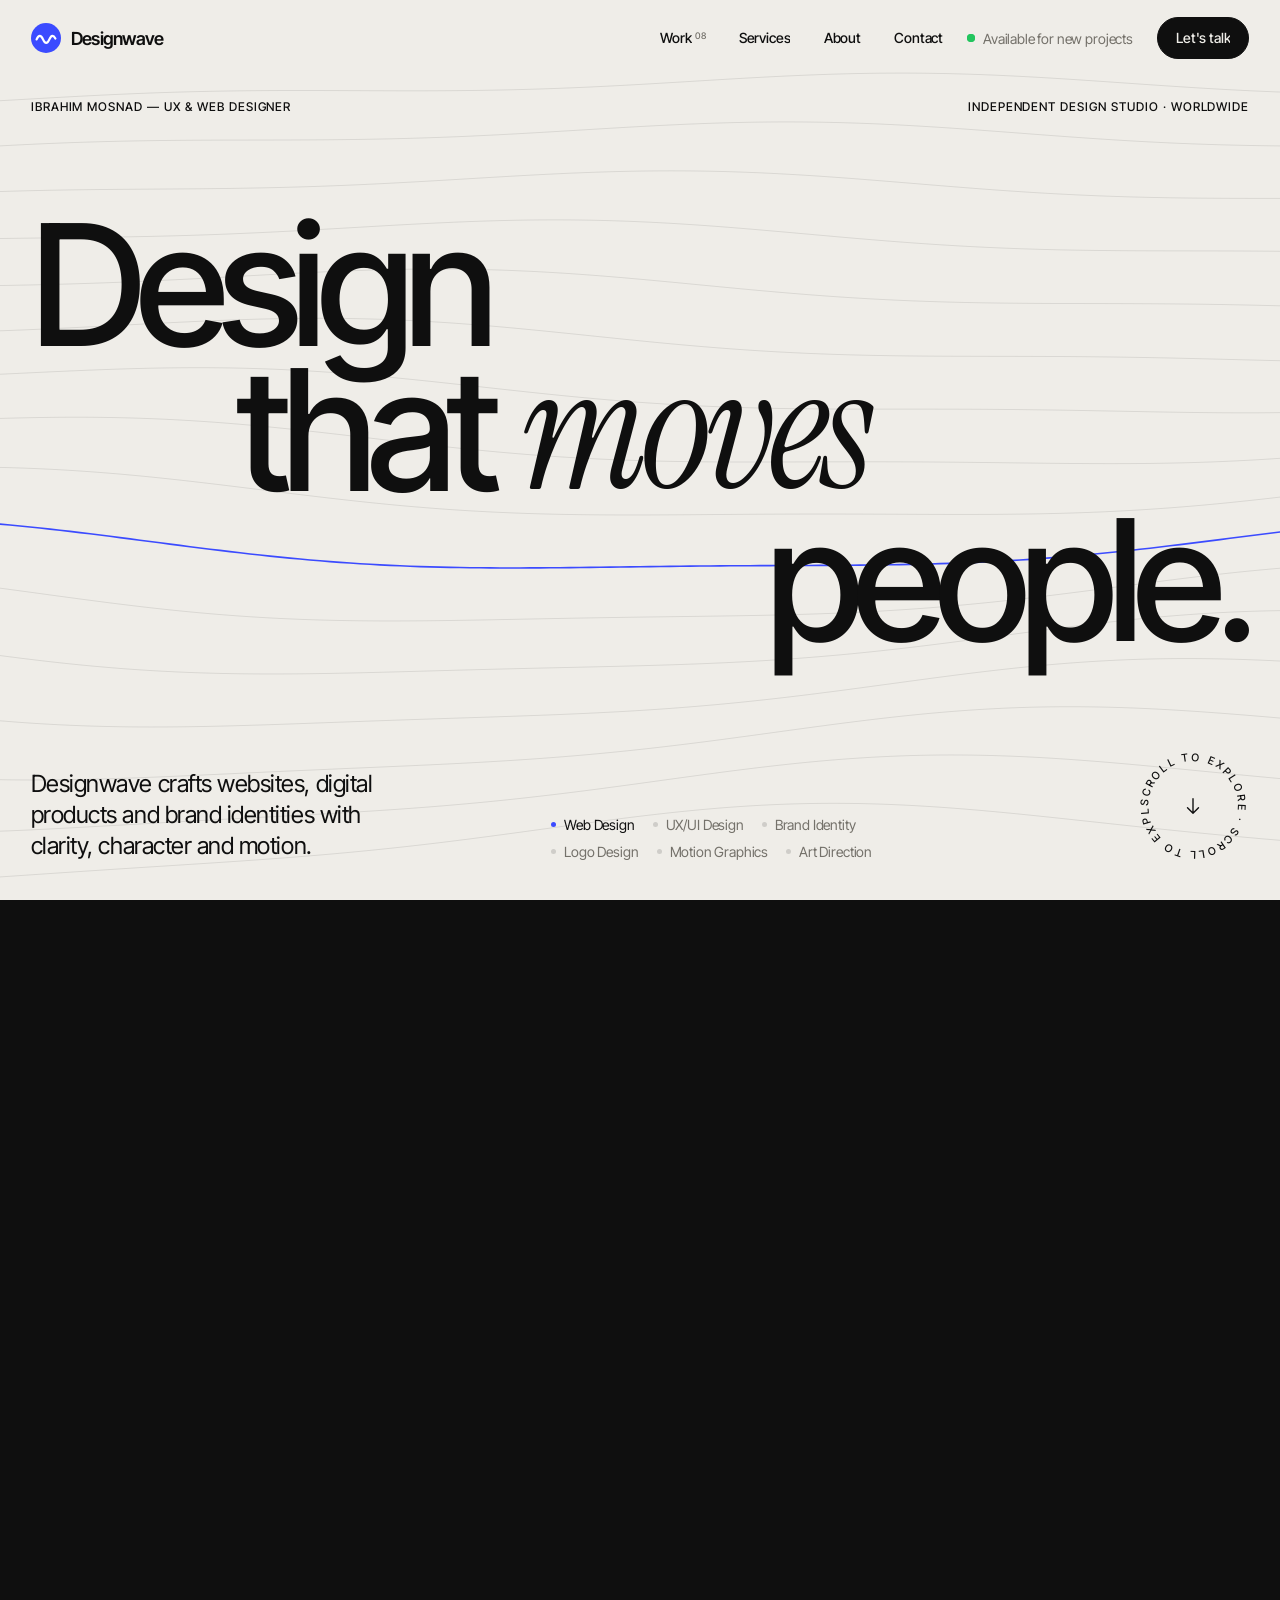
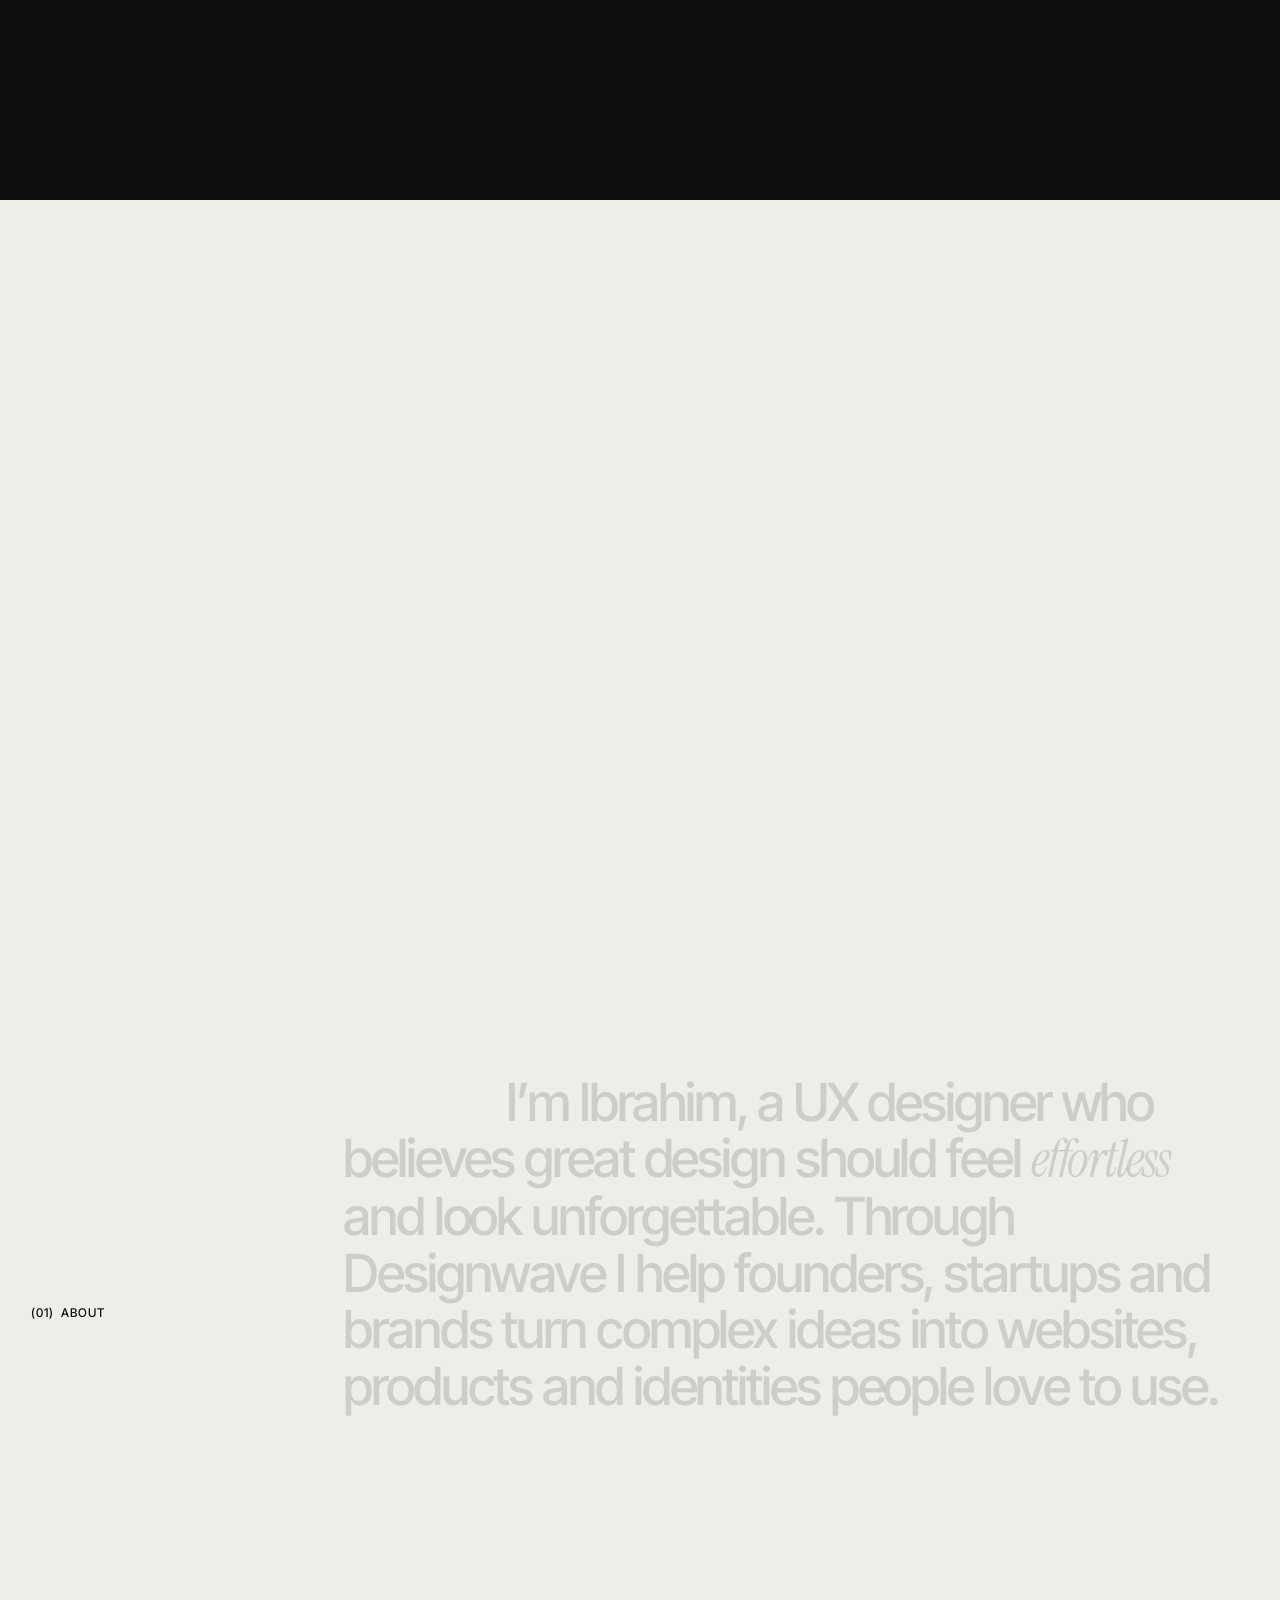
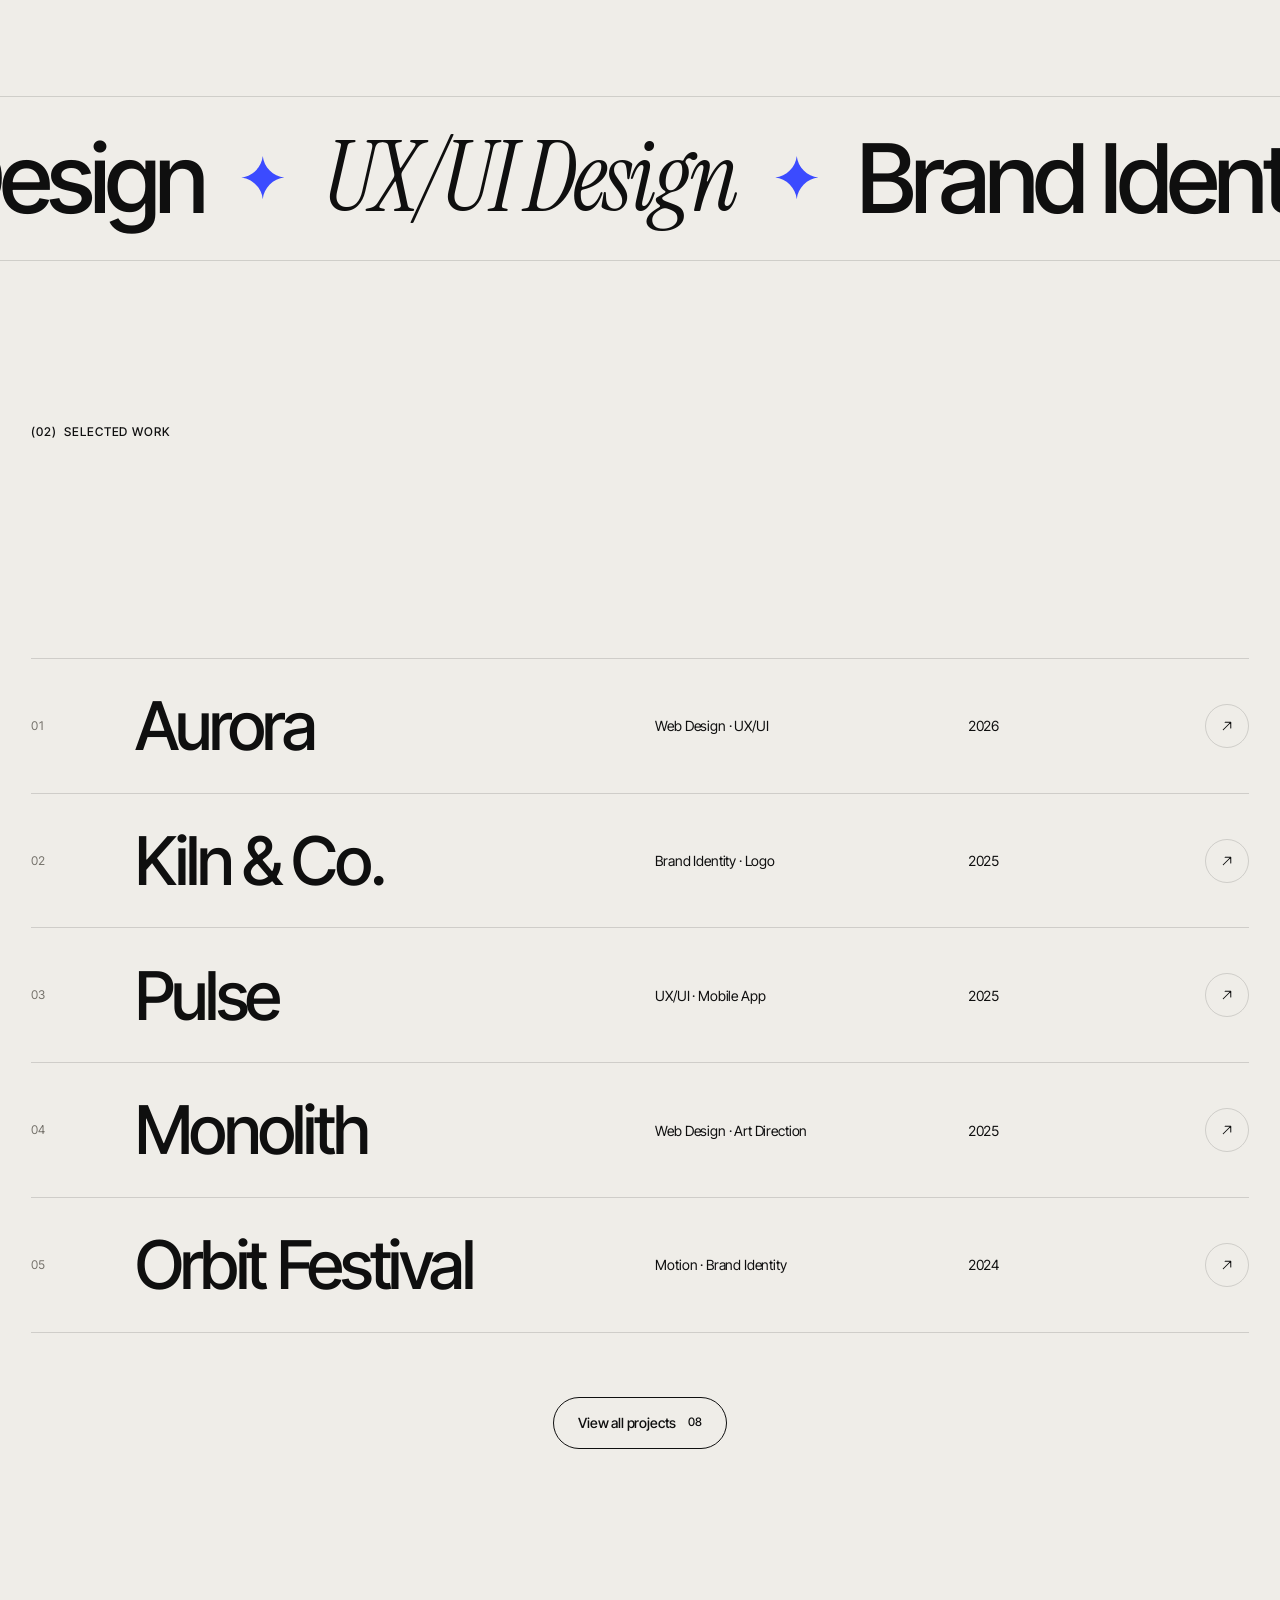
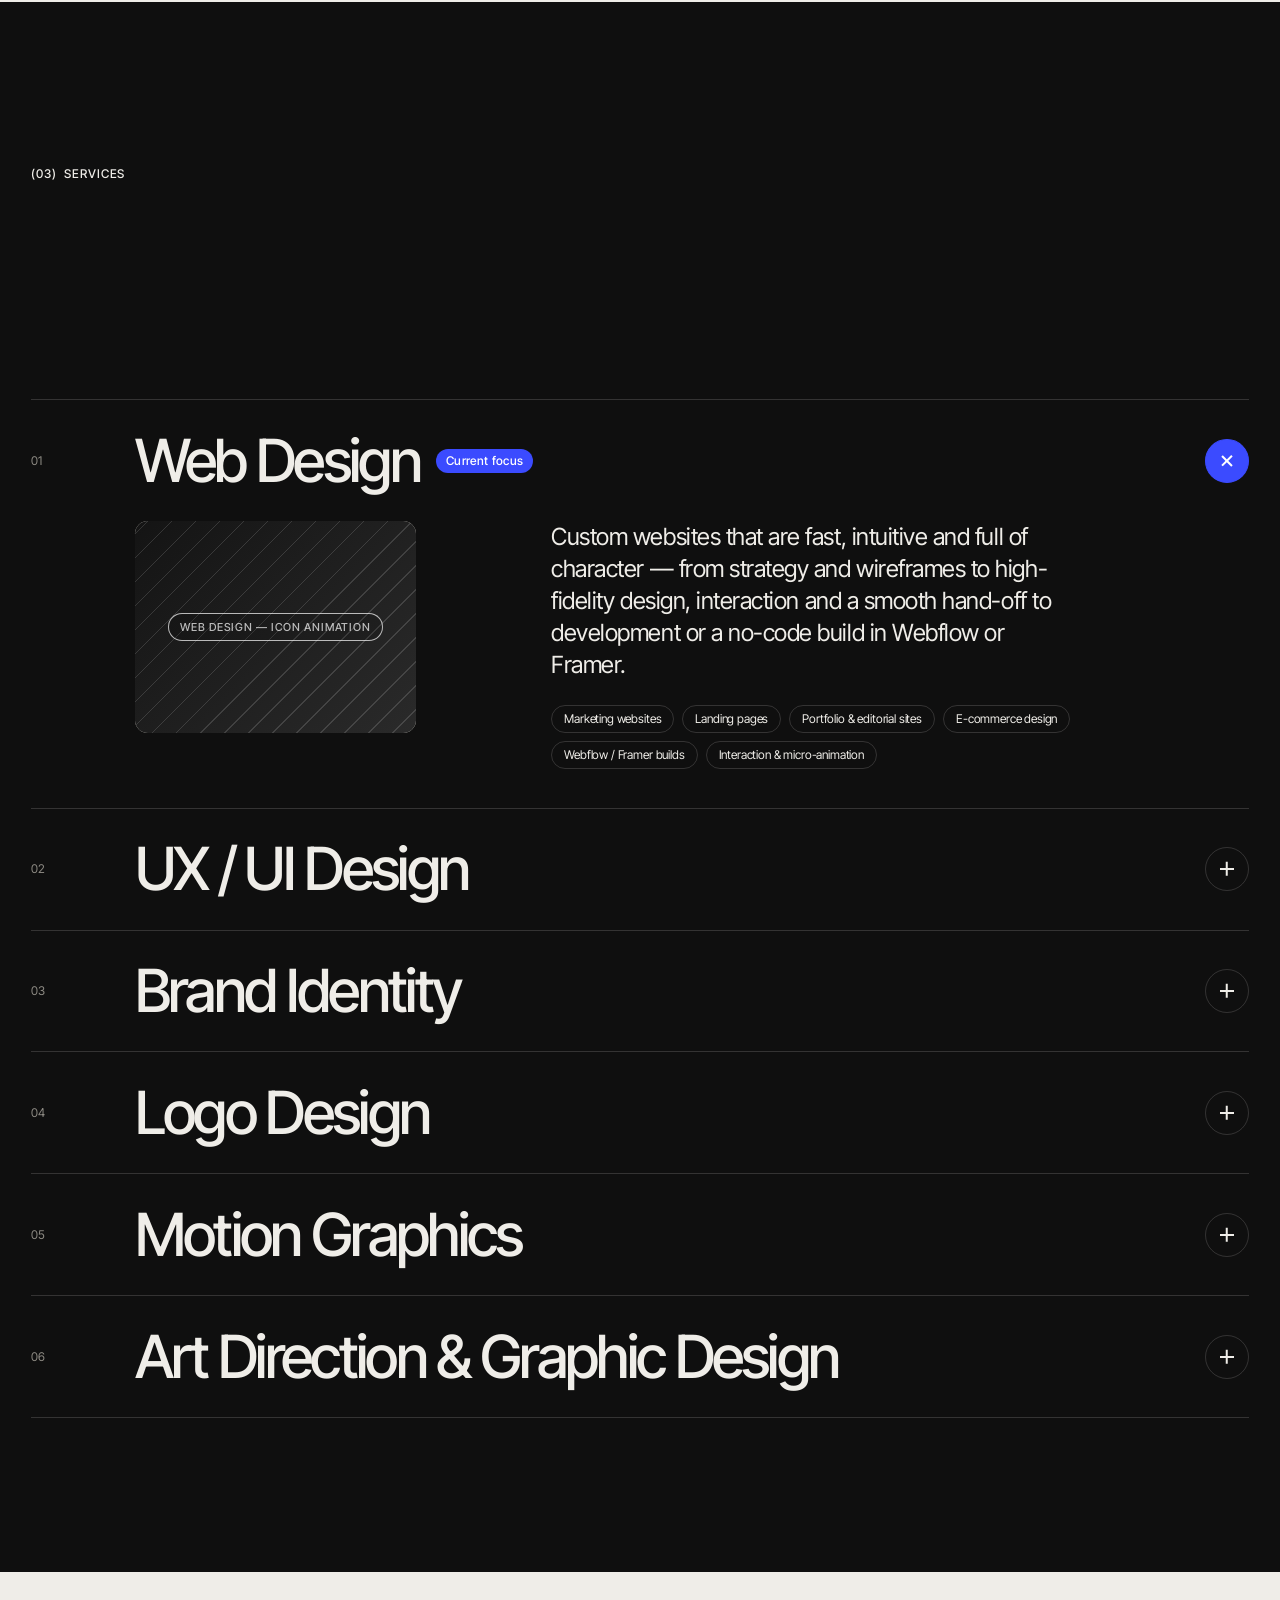
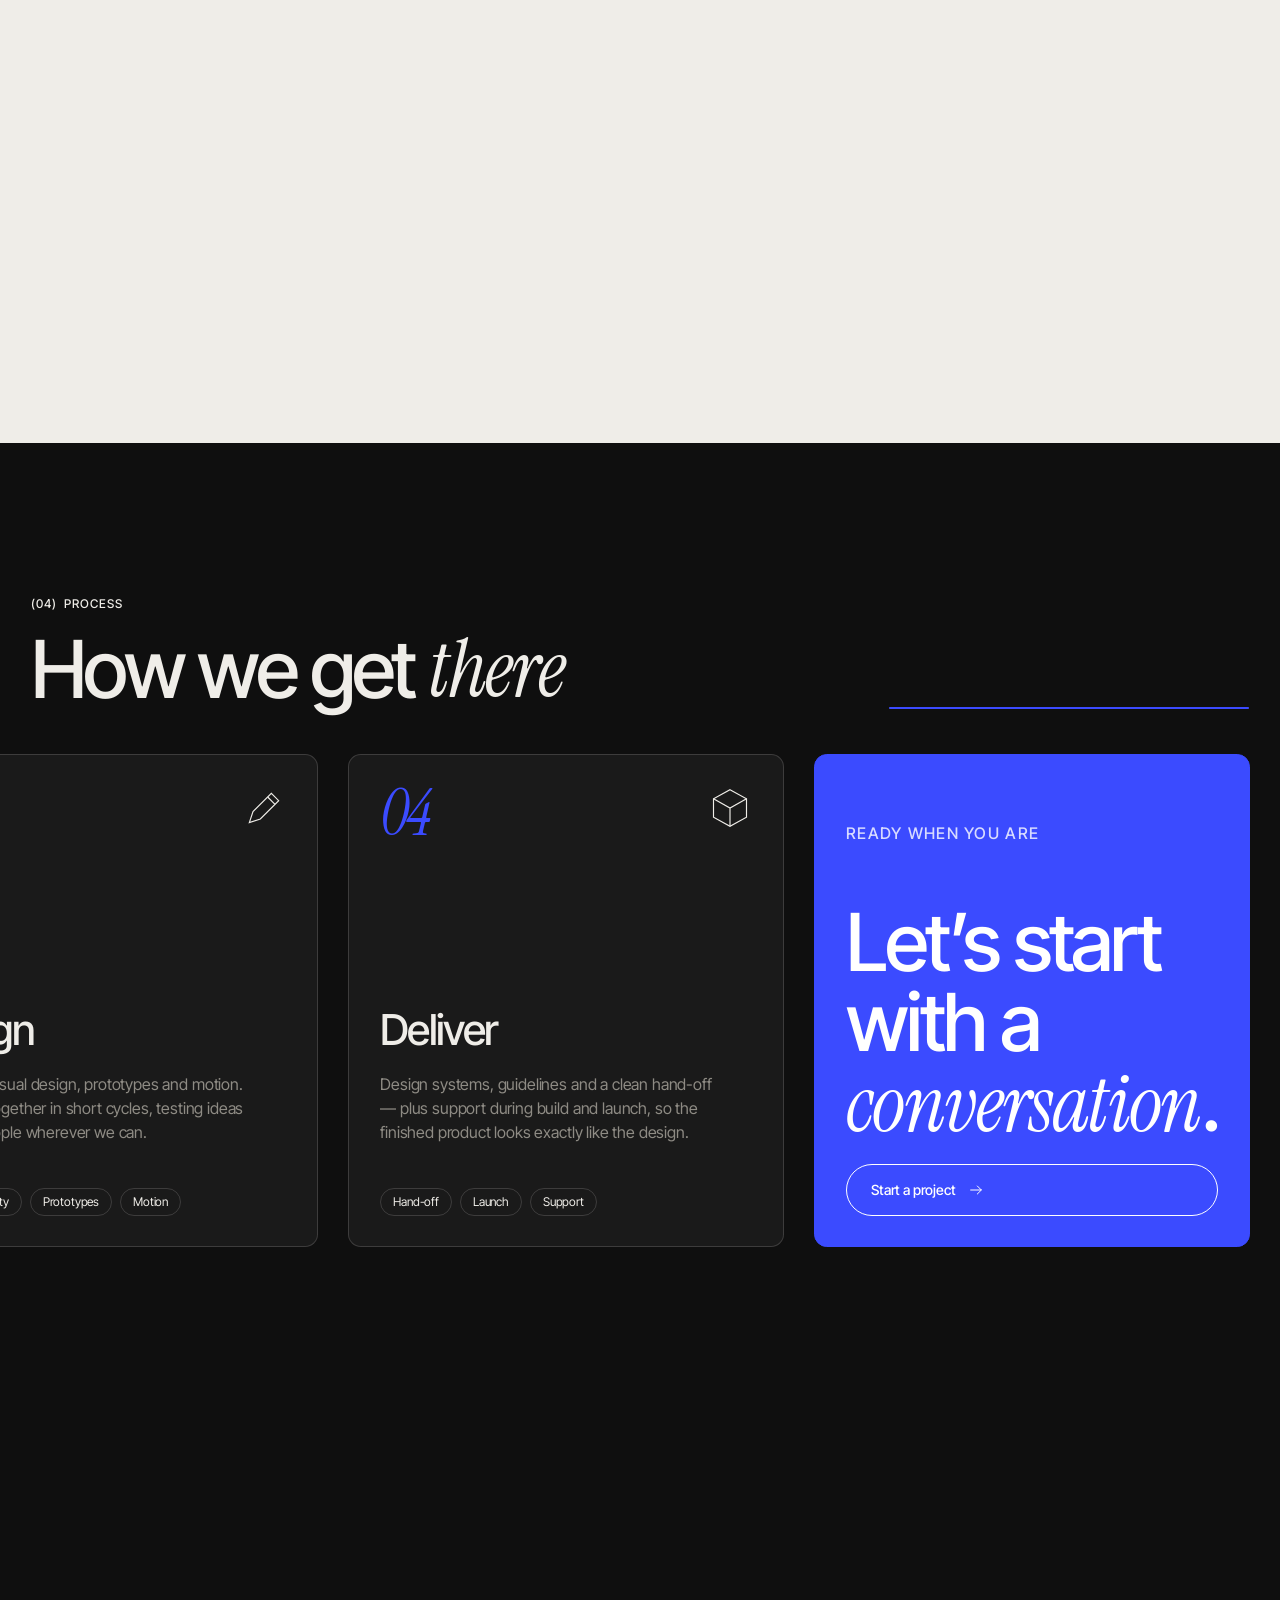
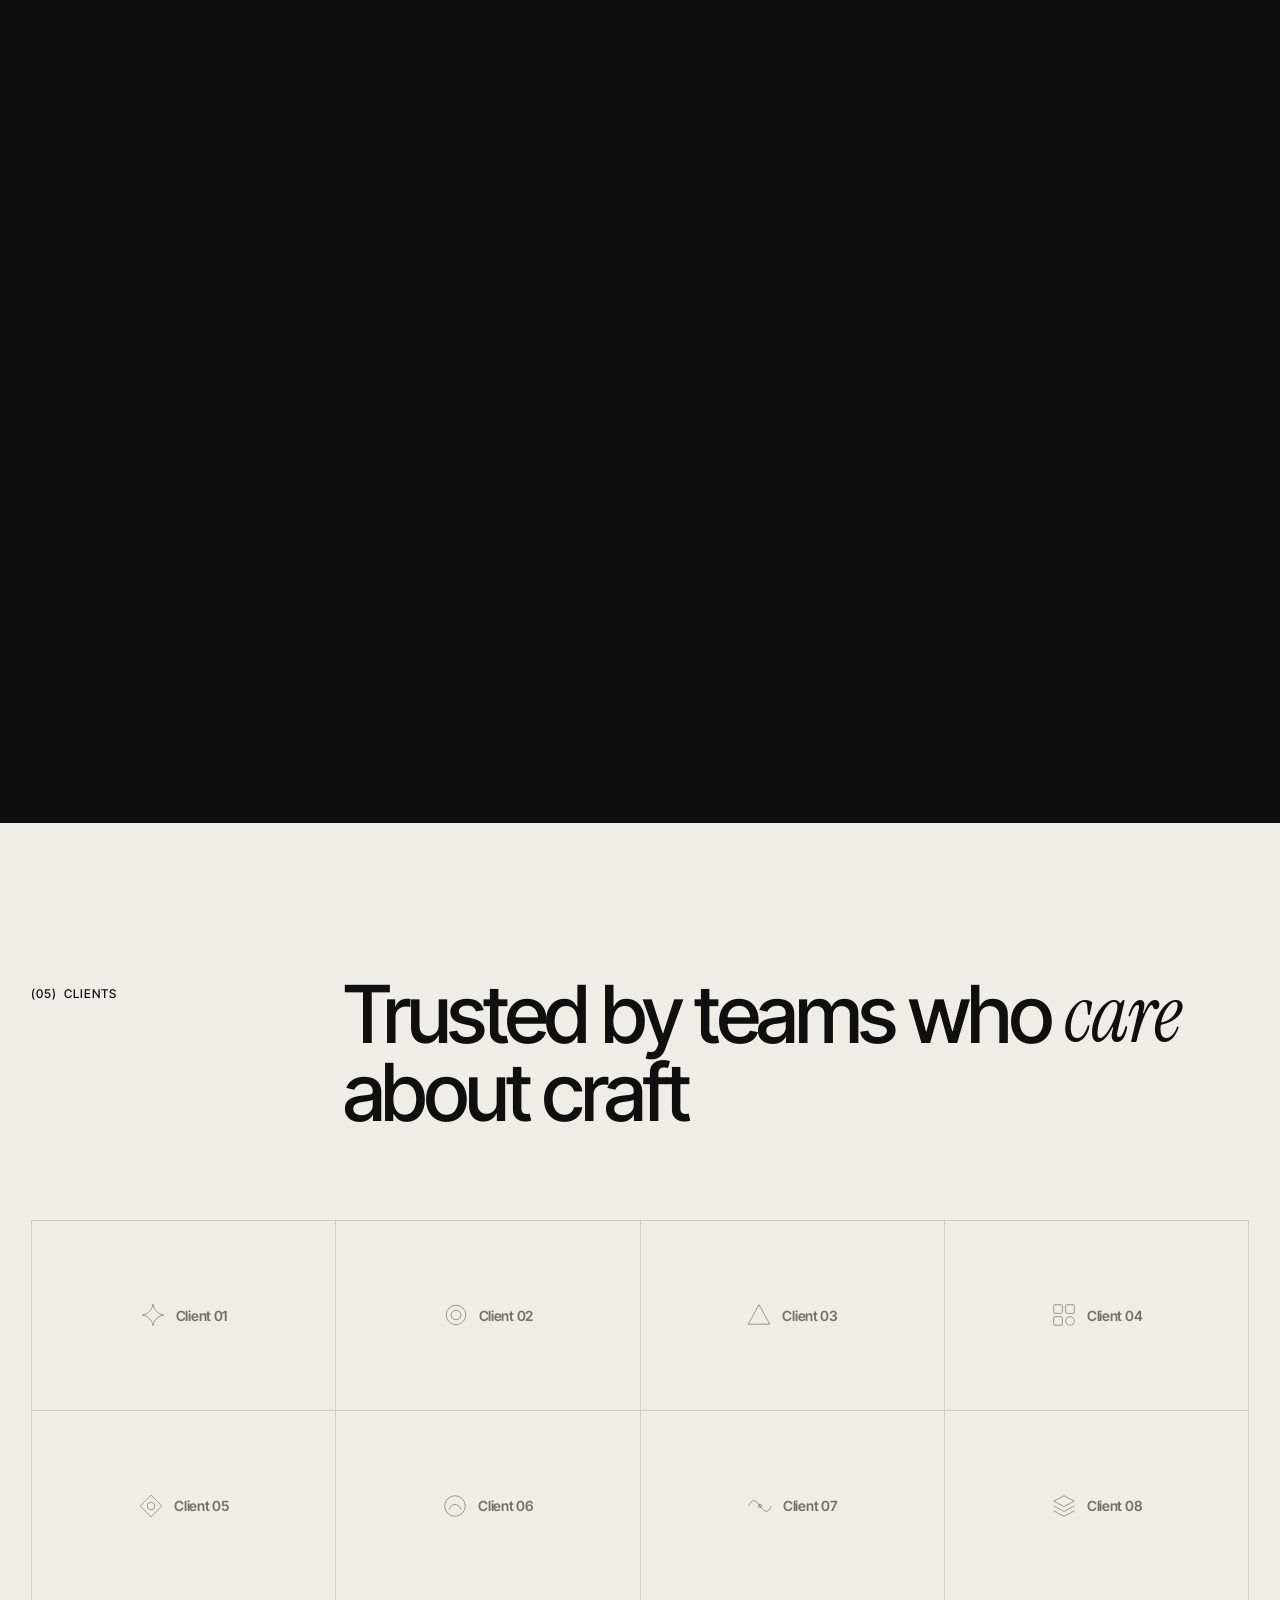
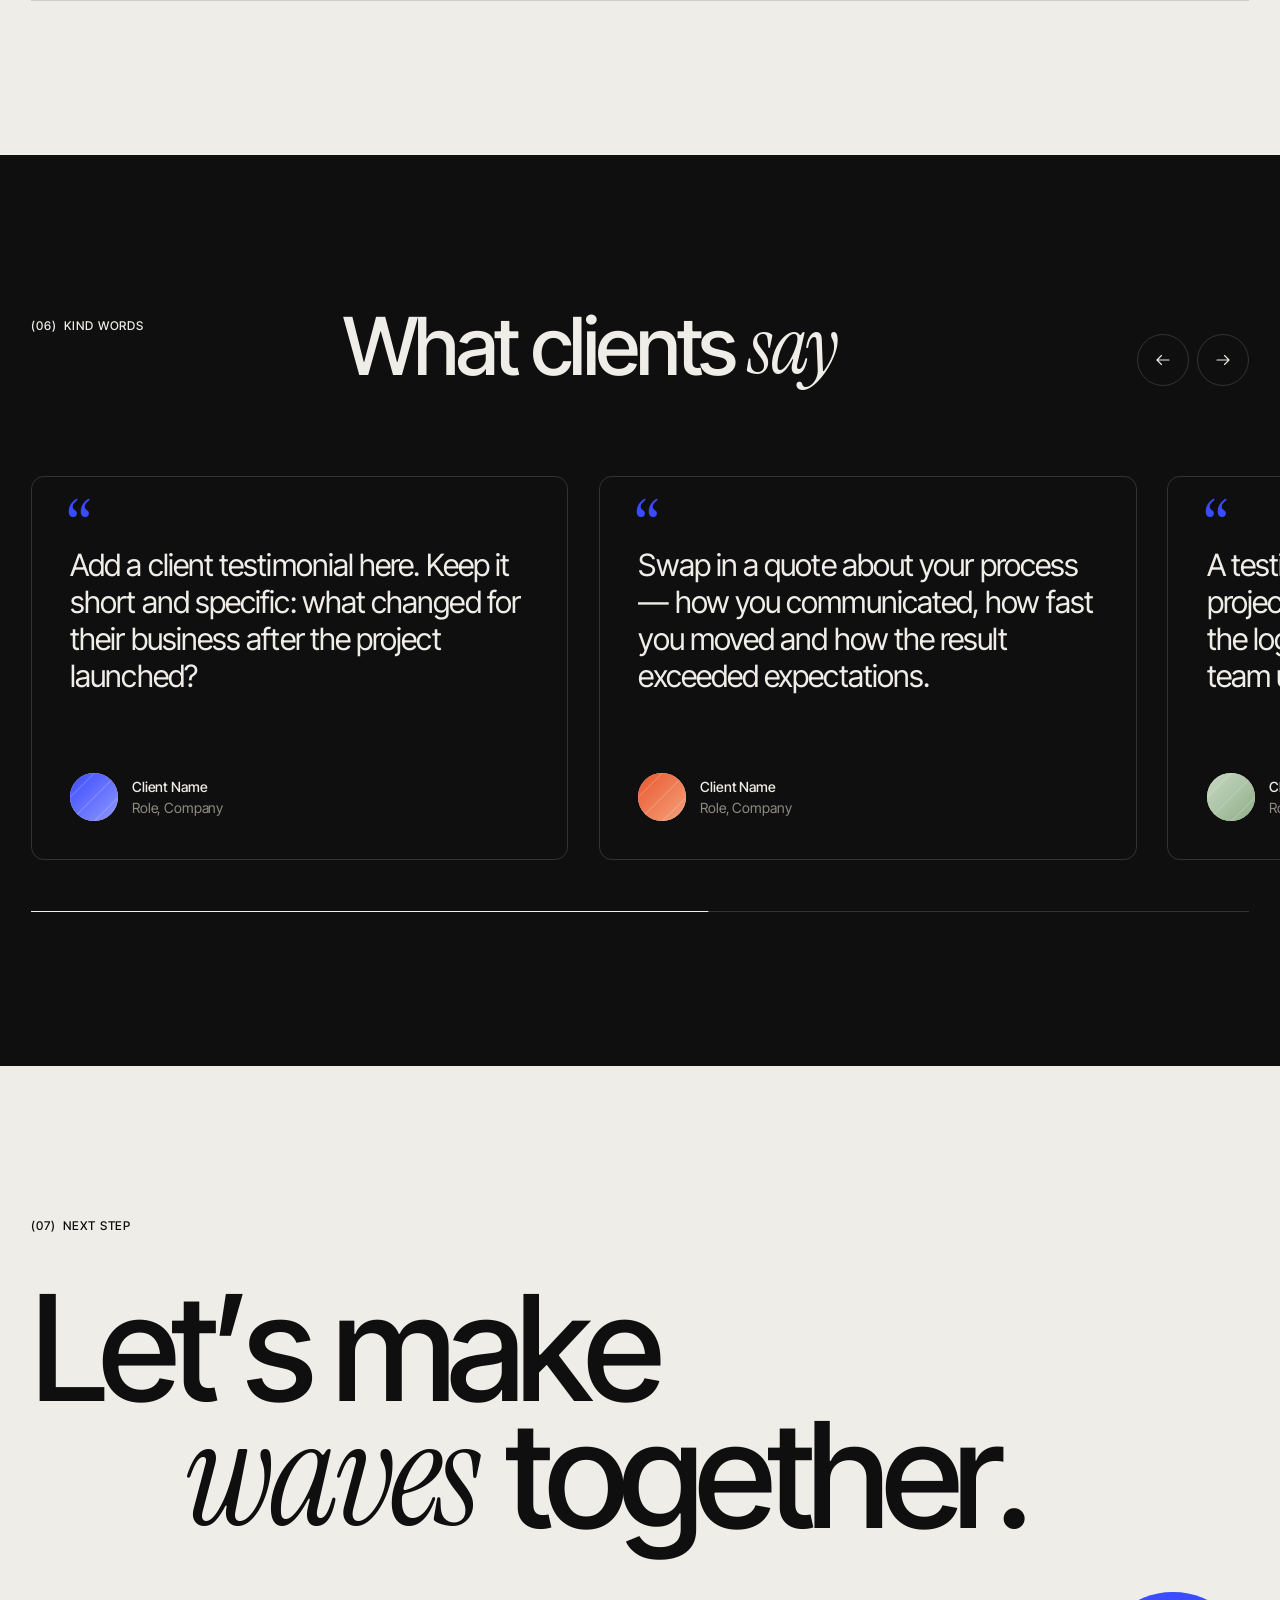
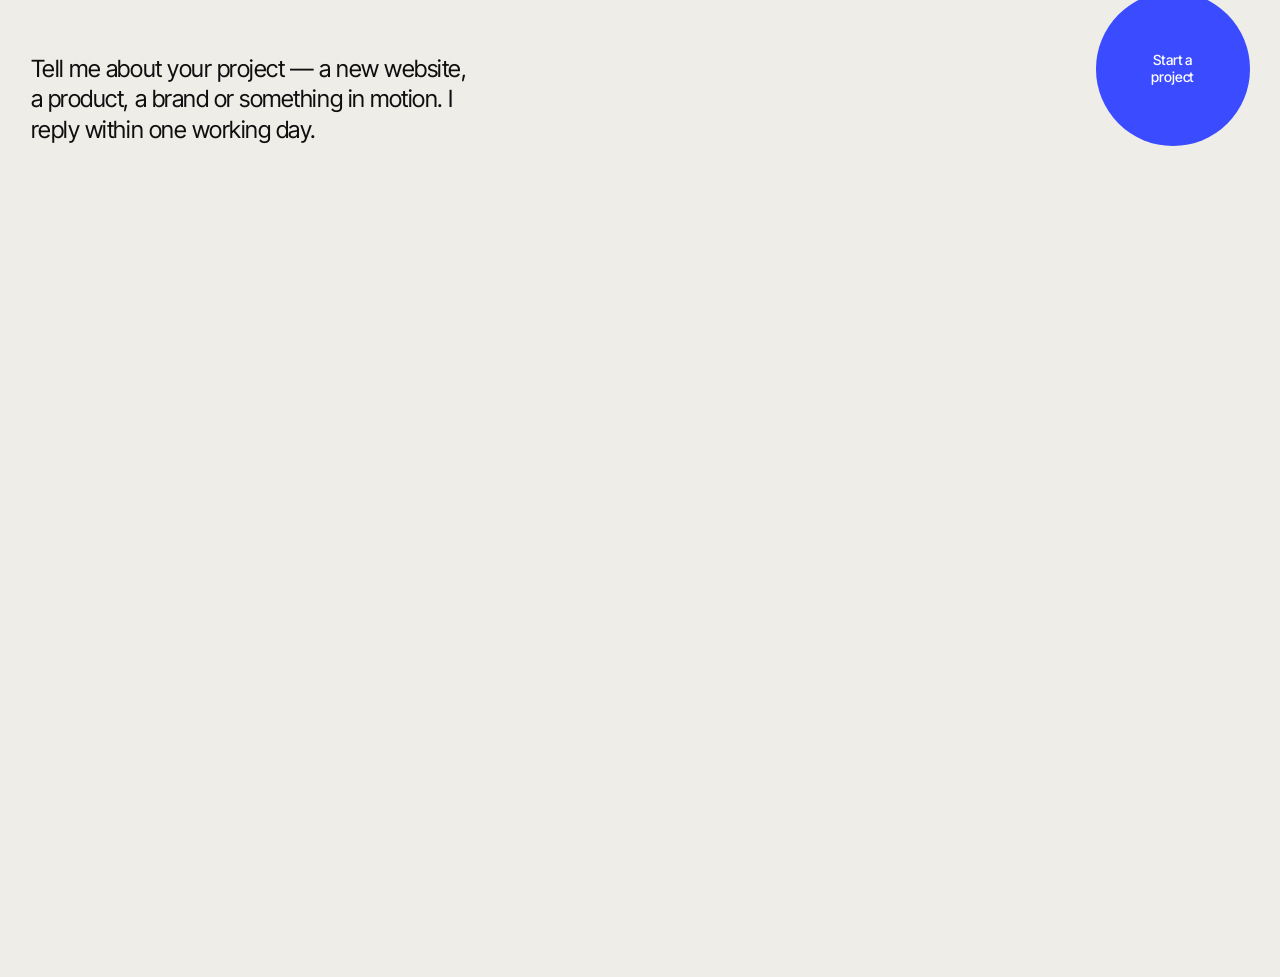
==== index.html @ 3c268e7d "Add Designwave portfolio website Multi-page static portfolio for Designwave (Ibrahim Mosnad): home, " ====
<!doctype html>
<html lang="en">
<head>
  <meta charset="utf-8">
  <meta name="viewport" content="width=device-width, initial-scale=1, viewport-fit=cover">
  <title>Designwave — Ibrahim Mosnad — UX, Web & Brand Design</title>
  <meta name="description" content="Designwave is the independent design studio of Ibrahim Mosnad — web design, UX/UI, brand identities, logo design and motion graphics.">
  <meta name="author" content="Ibrahim Mosnad">
  <meta name="theme-color" content="#efede8">
  <meta property="og:type" content="website">
  <meta property="og:site_name" content="Designwave">
  <meta property="og:title" content="Designwave — Ibrahim Mosnad — UX, Web & Brand Design">
  <meta property="og:description" content="Designwave is the independent design studio of Ibrahim Mosnad — web design, UX/UI, brand identities, logo design and motion graphics.">
  <meta name="twitter:card" content="summary_large_image">
  <link rel="icon" href="assets/img/favicon.svg" type="image/svg+xml">
  <link rel="preconnect" href="https://fonts.googleapis.com">
  <link rel="preconnect" href="https://fonts.gstatic.com" crossorigin>
  <link rel="stylesheet" href="https://fonts.googleapis.com/css2?family=Instrument+Serif:ital@0;1&amp;family=Inter+Tight:wght@400;500;600&amp;display=swap">
  <link rel="stylesheet" href="assets/css/style.css">
  <script>!function(d){var h=d.documentElement;h.classList.add('js');try{if(sessionStorage.getItem('dw-nav')){sessionStorage.removeItem('dw-nav');h.classList.add('is-entering')}else if(!sessionStorage.getItem('dw-loaded')){h.classList.add('is-preloading')}}catch(e){}}(document);</script>
  <script src="assets/js/main.js" defer></script>
</head>
<body data-page="home">

  <a class="skip-link" href="#main">Skip to content</a>

  <!-- Preloader: first visit per session -->
  <div class="preloader" aria-hidden="true">
    <div class="preloader__top">
      <span class="eyebrow">Designwave Studio</span>
      <span class="eyebrow">UX · Web · Brand · Motion</span>
    </div>
    <div class="preloader__bottom">
      <div class="preloader__brand"><span>Design<em>wave</em></span></div>
      <div class="preloader__count"><span data-count>00</span></div>
    </div>
    <div class="preloader__bar"><span></span></div>
  </div>

  <!-- Page transition curtain -->
  <div class="transition" aria-hidden="true">
    <div class="transition__panel"><div class="transition__label"><span>Home</span></div></div>
  </div>

  <!-- Custom cursor (desktop) -->
  <div class="cursor" aria-hidden="true"><div class="cursor__ring"><span class="cursor__label">View</span></div></div>
  <div class="cursor-dot" aria-hidden="true"></div>

  <header class="header" data-header>
    <a href="index.html" class="logo" aria-label="Designwave — home"><span class="logo__mark" aria-hidden="true"><svg viewBox="0 0 32 32"><circle cx="16" cy="16" r="16"/><path class="wave-path" pathLength="60" d="M6 17.5c2.2-5 4.6-5 6.8 0s4.6 5 6.8 0 4.4-4.6 6.4-1" fill="none" stroke-width="2.4" stroke-linecap="round"/></svg></span><span class="logo__word">Designwave</span></a>
    <nav class="nav" aria-label="Main">
      <a href="work.html" class="nav__link"><span class="roll"><span data-text="Work">Work</span></span><sup>08</sup></a>
      <a href="services.html" class="nav__link"><span class="roll"><span data-text="Services">Services</span></span></a>
      <a href="about.html" class="nav__link"><span class="roll"><span data-text="About">About</span></span></a>
      <a href="contact.html" class="nav__link"><span class="roll"><span data-text="Contact">Contact</span></span></a>
    </nav>
    <span class="header__status"><span class="dot" aria-hidden="true"></span>Available for new projects</span>
    <a href="contact.html" class="btn btn--sm btn--solid header__cta" data-magnetic="0.25"><span class="roll"><span data-text="Let's talk">Let's talk</span></span></a>
    <button class="menu-btn" type="button" aria-expanded="false" aria-controls="menu" aria-label="Open menu" data-menu-toggle><span class="menu-btn__lines" aria-hidden="true"></span></button>
  </header>

  <div class="menu" id="menu" data-menu>
    <nav class="menu__nav" aria-label="Mobile">
      <a href="index.html" class="menu__link" style="--i:0" aria-current="page"><span class="menu__num">01</span><span class="menu__label">Home</span></a>
      <a href="work.html" class="menu__link" style="--i:1"><span class="menu__num">02</span><span class="menu__label">Work</span></a>
      <a href="services.html" class="menu__link" style="--i:2"><span class="menu__num">03</span><span class="menu__label">Services</span></a>
      <a href="about.html" class="menu__link" style="--i:3"><span class="menu__num">04</span><span class="menu__label">About</span></a>
      <a href="contact.html" class="menu__link" style="--i:4"><span class="menu__num">05</span><span class="menu__label">Contact</span></a>
    </nav>
    <div class="menu__foot">
      <div><a href="mailto:hello@yourdomain.com" data-email>hello@yourdomain.com</a></div>
      <div class="menu__socials"><a href="https://instagram.com/" target="_blank" rel="noopener">Instagram</a><a href="https://linkedin.com/" target="_blank" rel="noopener">LinkedIn</a><a href="https://behance.net/" target="_blank" rel="noopener">Behance</a><a href="https://dribbble.com/" target="_blank" rel="noopener">Dribbble</a></div>
    </div>
  </div>

  <main id="main" tabindex="-1">

    <section class="hero" data-hero>
      <canvas class="hero__waves" data-waves="16" aria-hidden="true"></canvas>
      <div class="container hero__inner">
        <div class="hero__top">
          <p class="eyebrow" data-reveal="fade">Ibrahim Mosnad — UX &amp; Web Designer</p>
          <p class="eyebrow" data-reveal="fade" style="--d:120ms">Independent design studio · Worldwide</p>
        </div>
        <h1 class="display hero__title">
          <span class="line" data-split="chars">Design</span>
          <span class="line line--indent" data-split="chars" style="--d:120ms">that <em>moves</em></span>
          <span class="line line--right" data-split="chars" style="--d:240ms">people.</span>
        </h1>
        <div class="hero__bottom">
          <p class="hero__lead" data-split="words" style="--d:400ms">Designwave crafts websites, digital products and brand identities with clarity, character and motion.</p>
          <ul class="hero__services" data-reveal="stagger" style="--d:500ms">
            <li class="is-focus">Web Design</li>
            <li>UX/UI Design</li>
            <li>Brand Identity</li>
            <li>Logo Design</li>
            <li>Motion Graphics</li>
            <li>Art Direction</li>
          </ul>
          <a href="#reel" class="hero__scroll" data-magnetic="0.3" aria-label="Scroll to showreel" data-reveal="fade" style="--d:700ms">
            <svg class="ring" viewBox="0 0 100 100" aria-hidden="true"><defs><path id="circle-path" d="M50,50 m-40,0 a40,40 0 1,1 80,0 a40,40 0 1,1 -80,0"/></defs><text><textPath href="#circle-path">Scroll to explore · Scroll to explore ·</textPath></text></svg>
            <svg class="icon arrow" viewBox="0 0 24 24" aria-hidden="true"><path d="M12 4v16M6 14l6 6 6-6"/></svg>
          </a>
        </div>
      </div>
    </section>

    <section class="reel" id="reel" data-reel aria-label="Showreel">
      <div class="reel__sticky">
        <div class="reel__frame" data-cursor="view" data-cursor-label="Play reel">
          <div class="media">
            <!-- REPLACE: showreel loop, e.g. <video src="assets/video/reel-loop.mp4" autoplay muted loop playsinline></video> -->
            <div class="ph ph--dark" data-ph="Showreel loop — 16:9 video"></div>
          </div>
          <button class="reel__play" type="button" data-modal-open="#reel-modal" data-magnetic="0.3"><svg class="icon" viewBox="0 0 24 24" aria-hidden="true"><path d="M7 4.5v15l13-7.5z"/></svg><span>Play reel</span></button>
          <div class="reel__caption">
            <p class="h2">Showreel <em>2026</em></p>
            <p class="eyebrow">Web · UX · Brand · Motion</p>
          </div>
        </div>
      </div>
    </section>

    <section class="section intro">
      <div class="container grid">
        <p class="eyebrow intro__label"><span>(01)</span> About</p>
        <div class="intro__body">
          <p class="intro__text" data-highlight>I’m Ibrahim, a UX designer who believes great design should feel <em>effortless</em> and look unforgettable. Through Designwave I help founders, startups and brands turn complex ideas into websites, products and identities people love to use.</p>
          <div class="intro__foot" data-reveal="up">
            <div class="media intro__portrait"><div class="ph ph--6" data-ph=""></div></div>
            <a href="about.html" class="btn" data-magnetic="0.2"><span class="roll"><span data-text="More about me">More about me</span></span> <svg class="icon" viewBox="0 0 24 24" aria-hidden="true"><path d="M4 12h16M14 6l6 6-6 6"/></svg></a>
          </div>
        </div>
      </div>
    </section>

    <div class="marquee " data-marquee="1" data-direction="left" aria-label="Web Design, UX/UI Design, Brand Identity, Logo Design, Motion Graphics, Art Direction">
      <div class="marquee__track">
        <div class="marquee__group">
          <span class="marquee__item">Web Design<svg class="marquee__star" viewBox="0 0 24 24" aria-hidden="true" fill="currentColor"><path d="M12 0c.6 6.2 5.8 11.4 12 12-6.2.6-11.4 5.8-12 12-.6-6.2-5.8-11.4-12-12C6.2 11.4 11.4 6.2 12 0z"/></svg></span>
          <span class="marquee__item">UX/UI Design<svg class="marquee__star" viewBox="0 0 24 24" aria-hidden="true" fill="currentColor"><path d="M12 0c.6 6.2 5.8 11.4 12 12-6.2.6-11.4 5.8-12 12-.6-6.2-5.8-11.4-12-12C6.2 11.4 11.4 6.2 12 0z"/></svg></span>
          <span class="marquee__item">Brand Identity<svg class="marquee__star" viewBox="0 0 24 24" aria-hidden="true" fill="currentColor"><path d="M12 0c.6 6.2 5.8 11.4 12 12-6.2.6-11.4 5.8-12 12-.6-6.2-5.8-11.4-12-12C6.2 11.4 11.4 6.2 12 0z"/></svg></span>
          <span class="marquee__item">Logo Design<svg class="marquee__star" viewBox="0 0 24 24" aria-hidden="true" fill="currentColor"><path d="M12 0c.6 6.2 5.8 11.4 12 12-6.2.6-11.4 5.8-12 12-.6-6.2-5.8-11.4-12-12C6.2 11.4 11.4 6.2 12 0z"/></svg></span>
          <span class="marquee__item">Motion Graphics<svg class="marquee__star" viewBox="0 0 24 24" aria-hidden="true" fill="currentColor"><path d="M12 0c.6 6.2 5.8 11.4 12 12-6.2.6-11.4 5.8-12 12-.6-6.2-5.8-11.4-12-12C6.2 11.4 11.4 6.2 12 0z"/></svg></span>
          <span class="marquee__item">Art Direction<svg class="marquee__star" viewBox="0 0 24 24" aria-hidden="true" fill="currentColor"><path d="M12 0c.6 6.2 5.8 11.4 12 12-6.2.6-11.4 5.8-12 12-.6-6.2-5.8-11.4-12-12C6.2 11.4 11.4 6.2 12 0z"/></svg></span>
        </div>
      </div>
    </div>

    <section class="section work" aria-labelledby="work-title">
      <div class="container">
        <header class="section-head">
          <p class="eyebrow"><span>(02)</span> Selected work</p>
          <h2 class="h1" id="work-title" data-split="words">Recent projects, made with <em>care</em></h2>
        </header>
        <ul class="work-list" data-work-list>
          <li>
            <a href="project.html?p=aurora" class="work-row" data-cursor="view" data-cursor-label="View case">
              <span class="work-row__num">01</span>
              <span class="media work-row__thumb"><span class="ph ph--1" data-ph="Aurora — cover"></span></span>
              <span class="work-row__title">Aurora</span>
              <span class="work-row__cat">Web Design · UX/UI</span>
              <span class="work-row__year">2026</span>
              <span class="work-row__arrow" aria-hidden="true"><svg class="icon" viewBox="0 0 24 24" aria-hidden="true"><path d="M4 12h16M14 6l6 6-6 6"/></svg></span>
            </a>
          </li>
          <li>
            <a href="project.html?p=kiln" class="work-row" data-cursor="view" data-cursor-label="View case">
              <span class="work-row__num">02</span>
              <span class="media work-row__thumb"><span class="ph ph--2" data-ph="Kiln & Co. — cover"></span></span>
              <span class="work-row__title">Kiln & Co.</span>
              <span class="work-row__cat">Brand Identity · Logo</span>
              <span class="work-row__year">2025</span>
              <span class="work-row__arrow" aria-hidden="true"><svg class="icon" viewBox="0 0 24 24" aria-hidden="true"><path d="M4 12h16M14 6l6 6-6 6"/></svg></span>
            </a>
          </li>
          <li>
            <a href="project.html?p=pulse" class="work-row" data-cursor="view" data-cursor-label="View case">
              <span class="work-row__num">03</span>
              <span class="media work-row__thumb"><span class="ph ph--3" data-ph="Pulse — cover"></span></span>
              <span class="work-row__title">Pulse</span>
              <span class="work-row__cat">UX/UI · Mobile App</span>
              <span class="work-row__year">2025</span>
              <span class="work-row__arrow" aria-hidden="true"><svg class="icon" viewBox="0 0 24 24" aria-hidden="true"><path d="M4 12h16M14 6l6 6-6 6"/></svg></span>
            </a>
          </li>
          <li>
            <a href="project.html?p=monolith" class="work-row" data-cursor="view" data-cursor-label="View case">
              <span class="work-row__num">04</span>
              <span class="media work-row__thumb"><span class="ph ph--4" data-ph="Monolith — cover"></span></span>
              <span class="work-row__title">Monolith</span>
              <span class="work-row__cat">Web Design · Art Direction</span>
              <span class="work-row__year">2025</span>
              <span class="work-row__arrow" aria-hidden="true"><svg class="icon" viewBox="0 0 24 24" aria-hidden="true"><path d="M4 12h16M14 6l6 6-6 6"/></svg></span>
            </a>
          </li>
          <li>
            <a href="project.html?p=orbit" class="work-row" data-cursor="view" data-cursor-label="View case">
              <span class="work-row__num">05</span>
              <span class="media work-row__thumb"><span class="ph ph--5" data-ph="Orbit Festival — cover"></span></span>
              <span class="work-row__title">Orbit Festival</span>
              <span class="work-row__cat">Motion · Brand Identity</span>
              <span class="work-row__year">2024</span>
              <span class="work-row__arrow" aria-hidden="true"><svg class="icon" viewBox="0 0 24 24" aria-hidden="true"><path d="M4 12h16M14 6l6 6-6 6"/></svg></span>
            </a>
          </li>
        </ul>
        <div class="hover-preview" data-hover-preview aria-hidden="true">
          <div class="hover-preview__inner">
            <div class="hover-preview__item ph ph--1" data-ph="Aurora — preview"></div>
            <div class="hover-preview__item ph ph--2" data-ph="Kiln & Co. — preview"></div>
            <div class="hover-preview__item ph ph--3" data-ph="Pulse — preview"></div>
            <div class="hover-preview__item ph ph--4" data-ph="Monolith — preview"></div>
            <div class="hover-preview__item ph ph--5" data-ph="Orbit Festival — preview"></div>
          </div>
        </div>
        <div class="work-foot">
          <a href="work.html" class="btn" data-magnetic="0.2"><span class="roll"><span data-text="View all projects">View all projects</span></span> <sup>08</sup></a>
        </div>
      </div>
    </section>

    <section class="section section--dark services" aria-labelledby="services-title">
      <div class="container">
        <header class="section-head">
          <p class="eyebrow"><span>(03)</span> Services</p>
          <h2 class="h1" id="services-title" data-split="words">Everything design — with a focus on <em>the web</em></h2>
        </header>
        <div class="accordion" data-accordion>
          <div class="acc-item is-open">
            <h3 class="acc-item__head">
              <button class="acc-item__btn" type="button" id="svc-btn-web" aria-controls="svc-panel-web" aria-expanded="true">
                <span class="acc-item__num">01</span>
                <span class="acc-item__title">Web Design <span class="badge">Current focus</span></span>
                <span class="acc-item__plus" aria-hidden="true"></span>
              </button>
            </h3>
            <div class="acc-item__panel" id="svc-panel-web" role="region" aria-labelledby="svc-btn-web">
              <div>
                <div class="acc-item__body">
                  <div class="media acc-item__media"><div class="ph ph--dark" data-ph="Web Design — icon animation"></div></div>
                  <div class="acc-item__text">
                    <p>Custom websites that are fast, intuitive and full of character — from strategy and wireframes to high-fidelity design, interaction and a smooth hand-off to development or a no-code build in Webflow or Framer.</p>
                    <ul class="tags"><li>Marketing websites</li><li>Landing pages</li><li>Portfolio & editorial sites</li><li>E-commerce design</li><li>Webflow / Framer builds</li><li>Interaction & micro-animation</li></ul>
                  </div>
                </div>
              </div>
            </div>
          </div>
          <div class="acc-item">
            <h3 class="acc-item__head">
              <button class="acc-item__btn" type="button" id="svc-btn-ux" aria-controls="svc-panel-ux" aria-expanded="false">
                <span class="acc-item__num">02</span>
                <span class="acc-item__title">UX / UI Design</span>
                <span class="acc-item__plus" aria-hidden="true"></span>
              </button>
            </h3>
            <div class="acc-item__panel" id="svc-panel-ux" role="region" aria-labelledby="svc-btn-ux">
              <div>
                <div class="acc-item__body">
                  <div class="media acc-item__media"><div class="ph ph--dark" data-ph="UX / UI Design — icon animation"></div></div>
                  <div class="acc-item__text">
                    <p>Research-led product design for apps and platforms. I map the journeys, prototype the flows and design interfaces that make complex things feel simple.</p>
                    <ul class="tags"><li>User research & interviews</li><li>Journeys & user flows</li><li>Wireframes & prototypes</li><li>App & dashboard UI</li><li>Usability testing</li><li>Design systems</li></ul>
                  </div>
                </div>
              </div>
            </div>
          </div>
          <div class="acc-item">
            <h3 class="acc-item__head">
              <button class="acc-item__btn" type="button" id="svc-btn-brand" aria-controls="svc-panel-brand" aria-expanded="false">
                <span class="acc-item__num">03</span>
                <span class="acc-item__title">Brand Identity</span>
                <span class="acc-item__plus" aria-hidden="true"></span>
              </button>
            </h3>
            <div class="acc-item__panel" id="svc-panel-brand" role="region" aria-labelledby="svc-btn-brand">
              <div>
                <div class="acc-item__body">
                  <div class="media acc-item__media"><div class="ph ph--dark" data-ph="Brand Identity — icon animation"></div></div>
                  <div class="acc-item__text">
                    <p>Complete visual identities built on a clear strategy — typography, colour, imagery and tone of voice that work together across every touchpoint.</p>
                    <ul class="tags"><li>Brand strategy & positioning</li><li>Visual identity systems</li><li>Typography & colour</li><li>Brand guidelines</li><li>Stationery & collateral</li><li>Brand refreshes</li></ul>
                  </div>
                </div>
              </div>
            </div>
          </div>
          <div class="acc-item">
            <h3 class="acc-item__head">
              <button class="acc-item__btn" type="button" id="svc-btn-logo" aria-controls="svc-panel-logo" aria-expanded="false">
                <span class="acc-item__num">04</span>
                <span class="acc-item__title">Logo Design</span>
                <span class="acc-item__plus" aria-hidden="true"></span>
              </button>
            </h3>
            <div class="acc-item__panel" id="svc-panel-logo" role="region" aria-labelledby="svc-btn-logo">
              <div>
                <div class="acc-item__body">
                  <div class="media acc-item__media"><div class="ph ph--dark" data-ph="Logo Design — icon animation"></div></div>
                  <div class="acc-item__text">
                    <p>Distinctive, timeless marks that scale from favicon to billboard — delivered with responsive variations, clear usage rules and every file format you need.</p>
                    <ul class="tags"><li>Logomarks & symbols</li><li>Wordmarks</li><li>Monograms</li><li>Responsive logo systems</li><li>Logo animation</li><li>Usage guidelines</li></ul>
                  </div>
                </div>
              </div>
            </div>
          </div>
          <div class="acc-item">
            <h3 class="acc-item__head">
              <button class="acc-item__btn" type="button" id="svc-btn-motion" aria-controls="svc-panel-motion" aria-expanded="false">
                <span class="acc-item__num">05</span>
                <span class="acc-item__title">Motion Graphics</span>
                <span class="acc-item__plus" aria-hidden="true"></span>
              </button>
            </h3>
            <div class="acc-item__panel" id="svc-panel-motion" role="region" aria-labelledby="svc-btn-motion">
              <div>
                <div class="acc-item__body">
                  <div class="media acc-item__media"><div class="ph ph--dark" data-ph="Motion Graphics — icon animation"></div></div>
                  <div class="acc-item__text">
                    <p>Motion that gives brands and interfaces a pulse — animated logos, UI micro-interactions, social content, explainers and showreels.</p>
                    <ul class="tags"><li>Animated logos</li><li>Brand motion systems</li><li>UI & product animation</li><li>Social media content</li><li>Explainer videos</li><li>Lottie & web animation</li></ul>
                  </div>
                </div>
              </div>
            </div>
          </div>
          <div class="acc-item">
            <h3 class="acc-item__head">
              <button class="acc-item__btn" type="button" id="svc-btn-graphic" aria-controls="svc-panel-graphic" aria-expanded="false">
                <span class="acc-item__num">06</span>
                <span class="acc-item__title">Art Direction & Graphic Design</span>
                <span class="acc-item__plus" aria-hidden="true"></span>
              </button>
            </h3>
            <div class="acc-item__panel" id="svc-panel-graphic" role="region" aria-labelledby="svc-btn-graphic">
              <div>
                <div class="acc-item__body">
                  <div class="media acc-item__media"><div class="ph ph--dark" data-ph="Art Direction & Graphic Design — icon animation"></div></div>
                  <div class="acc-item__text">
                    <p>Campaigns, editorial, packaging and presentation design — art direction that keeps every piece consistent, considered and unmistakably on-brand.</p>
                    <ul class="tags"><li>Campaign design</li><li>Packaging</li><li>Editorial & print</li><li>Pitch decks & presentations</li><li>Illustration direction</li><li>Photography direction</li></ul>
                  </div>
                </div>
              </div>
            </div>
          </div>
        </div>
      </div>
    </section>

    <section class="section numbers" aria-label="Studio in numbers">
      <div class="container">
        <!-- EDIT: replace these numbers with your own -->
        <div class="numbers__grid" data-reveal="stagger">
          <div class="stat"><span class="stat__num"><span data-counter="8">8</span><sup>+</sup></span><span class="stat__label">Years designing for screens and brands</span></div>
          <div class="stat"><span class="stat__num"><span data-counter="120">120</span><sup>+</sup></span><span class="stat__label">Projects shipped across web, UX and brand</span></div>
          <div class="stat"><span class="stat__num"><span data-counter="60">60</span><sup>+</sup></span><span class="stat__label">Happy clients, from startups to global teams</span></div>
          <div class="stat"><span class="stat__num"><span data-counter="12">12</span></span><span class="stat__label">Countries where Designwave work lives</span></div>
        </div>
      </div>
    </section>

    <section class="process" data-hscroll aria-labelledby="process-title">
      <div class="process__sticky">
        <div class="container process__head">
          <div>
            <p class="eyebrow" style="margin-bottom:20px"><span>(04)</span> Process</p>
            <h2 class="h1" id="process-title" data-split="words">How we get <em>there</em></h2>
          </div>
          <div class="process__progress" aria-hidden="true"><span></span></div>
        </div>
        <div class="process__track" data-hscroll-track>
          <article class="step">
            <div class="step__top"><span class="step__num">01</span><span class="glyph" aria-hidden="true"><svg viewBox="0 0 48 48"><path d="M3 24s8-14 21-14 21 14 21 14-8 14-21 14S3 24 3 24z"/><circle cx="24" cy="24" r="6"/></svg></span></div>
            <h3 class="step__title">Discover</h3>
            <p>We start with questions. Workshops, stakeholder interviews, audits and research to understand your business, your audience and what success looks like.</p>
            <ul class="tags"><li>Workshops</li><li>Research</li><li>Audits</li></ul>
          </article>
          <article class="step">
            <div class="step__top"><span class="step__num">02</span><span class="glyph" aria-hidden="true"><svg viewBox="0 0 48 48"><path d="M24 5l19 10-19 10L5 15z"/><path d="M5 24l19 10 19-10M5 33l19 10 19-10"/></svg></span></div>
            <h3 class="step__title">Define</h3>
            <p>Insights become direction: positioning, information architecture, user flows and wireframes that everyone can agree on before a single pixel is polished.</p>
            <ul class="tags"><li>Strategy</li><li>IA</li><li>Wireframes</li></ul>
          </article>
          <article class="step">
            <div class="step__top"><span class="step__num">03</span><span class="glyph" aria-hidden="true"><svg viewBox="0 0 48 48"><path d="M8 40l4-12L32 8l8 8-20 20z"/><path d="M28 12l8 8"/></svg></span></div>
            <h3 class="step__title">Design</h3>
            <p>Concepts, visual design, prototypes and motion. We iterate together in short cycles, testing ideas with real people wherever we can.</p>
            <ul class="tags"><li>UI</li><li>Identity</li><li>Prototypes</li><li>Motion</li></ul>
          </article>
          <article class="step">
            <div class="step__top"><span class="step__num">04</span><span class="glyph" aria-hidden="true"><svg viewBox="0 0 48 48"><path d="M24 4l18 10v20L24 44 6 34V14z"/><path d="M6 14l18 10 18-10M24 24v20"/></svg></span></div>
            <h3 class="step__title">Deliver</h3>
            <p>Design systems, guidelines and a clean hand-off — plus support during build and launch, so the finished product looks exactly like the design.</p>
            <ul class="tags"><li>Hand-off</li><li>Launch</li><li>Support</li></ul>
          </article>
          <article class="step step--end">
            <p class="eyebrow">Ready when you are</p>
            <h3 class="step__title">Let’s start with a <em class="serif">conversation</em>.</h3>
            <a href="contact.html" class="btn" data-magnetic="0.2"><span class="roll"><span data-text="Start a project">Start a project</span></span> <svg class="icon" viewBox="0 0 24 24" aria-hidden="true"><path d="M4 12h16M14 6l6 6-6 6"/></svg></a>
          </article>
        </div>
      </div>
    </section>

    <section class="section clients" aria-labelledby="clients-title">
      <div class="container">
        <header class="section-head">
          <p class="eyebrow"><span>(05)</span> Clients</p>
          <h2 class="h1" id="clients-title" data-split="words">Trusted by teams who <em>care</em> about craft</h2>
        </header>
        <!-- REPLACE: client logos (SVG works best) -->
        <ul class="clients__grid" data-reveal="stagger">
          <li class="client"><span class="client__logo"><span class="glyph" aria-hidden="true"><svg viewBox="0 0 48 48"><path d="M24 4c1 10 10 19 20 20-10 1-19 10-20 20-1-10-10-19-20-20 10-1 19-10 20-20z"/></svg></span>Client 01</span><span class="client__hint">Logo placeholder</span></li>
          <li class="client"><span class="client__logo"><span class="glyph" aria-hidden="true"><svg viewBox="0 0 48 48"><circle cx="24" cy="24" r="18"/><circle cx="24" cy="24" r="9"/></svg></span>Client 02</span><span class="client__hint">Logo placeholder</span></li>
          <li class="client"><span class="client__logo"><span class="glyph" aria-hidden="true"><svg viewBox="0 0 48 48"><path d="M24 5l20 36H4z"/></svg></span>Client 03</span><span class="client__hint">Logo placeholder</span></li>
          <li class="client"><span class="client__logo"><span class="glyph" aria-hidden="true"><svg viewBox="0 0 48 48"><rect x="5" y="5" width="16" height="16" rx="2"/><rect x="27" y="5" width="16" height="16" rx="2"/><rect x="5" y="27" width="16" height="16" rx="2"/><rect x="27" y="27" width="16" height="16" rx="8"/></svg></span>Client 04</span><span class="client__hint">Logo placeholder</span></li>
          <li class="client"><span class="client__logo"><span class="glyph" aria-hidden="true"><svg viewBox="0 0 48 48"><path d="M24 4l20 20-20 20L4 24z"/><circle cx="24" cy="24" r="7"/></svg></span>Client 05</span><span class="client__hint">Logo placeholder</span></li>
          <li class="client"><span class="client__logo"><span class="glyph" aria-hidden="true"><svg viewBox="0 0 48 48"><circle cx="24" cy="24" r="19"/><path d="M13 31c4-13 18-13 22 0"/></svg></span>Client 06</span><span class="client__hint">Logo placeholder</span></li>
          <li class="client"><span class="client__logo"><span class="glyph" aria-hidden="true"><svg viewBox="0 0 48 48"><path d="M3 24c6-13 12-13 21 0s15 13 21 0"/><circle cx="24" cy="24" r="3"/></svg></span>Client 07</span><span class="client__hint">Logo placeholder</span></li>
          <li class="client"><span class="client__logo"><span class="glyph" aria-hidden="true"><svg viewBox="0 0 48 48"><path d="M24 5l19 10-19 10L5 15z"/><path d="M5 24l19 10 19-10M5 33l19 10 19-10"/></svg></span>Client 08</span><span class="client__hint">Logo placeholder</span></li>
        </ul>
      </div>
    </section>

    <section class="section section--dark testimonials" aria-labelledby="quotes-title">
      <div class="container">
        <header class="section-head">
          <p class="eyebrow"><span>(06)</span> Kind words</p>
          <div class="section-head__aside">
            <h2 class="h1" id="quotes-title" data-split="words">What clients <em>say</em></h2>
            <div class="slider-nav">
              <button type="button" data-slider-prev="quotes" aria-label="Previous testimonial"><svg class="icon" viewBox="0 0 24 24" aria-hidden="true"><path d="M4 12h16M14 6l6 6-6 6"/></svg></button>
              <button type="button" data-slider-next="quotes" aria-label="Next testimonial"><svg class="icon" viewBox="0 0 24 24" aria-hidden="true"><path d="M4 12h16M14 6l6 6-6 6"/></svg></button>
            </div>
          </div>
        </header>
      </div>
      <!-- REPLACE: real testimonials (ask clients for permission first) -->
      <div class="slider" id="quotes" data-slider data-cursor="drag" data-cursor-label="Drag">
        <div class="slider__track">
          <figure class="quote">
            <div>
              <div class="quote__mark" aria-hidden="true">“</div>
              <blockquote>Add a client testimonial here. Keep it short and specific: what changed for their business after the project launched?</blockquote>
            </div>
            <figcaption>
              <span class="media quote__avatar"><span class="ph ph--1" data-ph=""></span></span>
              <span><b>Client Name</b><small>Role, Company</small></span>
            </figcaption>
          </figure>
          <figure class="quote">
            <div>
              <div class="quote__mark" aria-hidden="true">“</div>
              <blockquote>Swap in a quote about your process — how you communicated, how fast you moved and how the result exceeded expectations.</blockquote>
            </div>
            <figcaption>
              <span class="media quote__avatar"><span class="ph ph--2" data-ph=""></span></span>
              <span><b>Client Name</b><small>Role, Company</small></span>
            </figcaption>
          </figure>
          <figure class="quote">
            <div>
              <div class="quote__mark" aria-hidden="true">“</div>
              <blockquote>A testimonial about a brand identity project works well here — mention the logo, the system and how the team uses it today.</blockquote>
            </div>
            <figcaption>
              <span class="media quote__avatar"><span class="ph ph--4" data-ph=""></span></span>
              <span><b>Client Name</b><small>Role, Company</small></span>
            </figcaption>
          </figure>
          <figure class="quote">
            <div>
              <div class="quote__mark" aria-hidden="true">“</div>
              <blockquote>Use this slot for a UX or motion project. Real names, roles and companies build trust with future clients.</blockquote>
            </div>
            <figcaption>
              <span class="media quote__avatar"><span class="ph ph--6" data-ph=""></span></span>
              <span><b>Client Name</b><small>Role, Company</small></span>
            </figcaption>
          </figure>
        </div>
      </div>
      <div class="slider-progress" data-slider-progress="quotes" aria-hidden="true"><span></span></div>
    </section>

    <section class="section cta">
      <div class="container cta__inner">
        <p class="eyebrow"><span>(07)</span> Next step</p>
        <a href="contact.html" class="display cta__title" data-cursor="view" data-cursor-label="Let’s talk">
          <span class="line" data-split="chars">Let’s make</span>
          <span class="line" data-split="chars"><em>waves</em> together.</span>
        </a>
        <div class="cta__row">
          <p data-reveal="up">Tell me about your project — a new website, a product, a brand or something in motion. I reply within one working day.</p>
          <a href="contact.html" class="btn-circle" data-magnetic="0.4">Start a<br>project</a>
        </div>
      </div>
    </section>

    <div class="modal" id="reel-modal" role="dialog" aria-modal="true" aria-label="Showreel" aria-hidden="true">
      <button class="modal__close" type="button" data-modal-close aria-label="Close showreel"><svg class="icon" viewBox="0 0 24 24" aria-hidden="true"><path d="M5 5l14 14M19 5L5 19"/></svg></button>
      <div class="modal__box">
        <div class="media">
          <!-- REPLACE: full showreel, e.g. <video src="assets/video/reel.mp4" controls playsinline></video> -->
          <div class="ph ph--dark" data-ph="Full showreel — video with sound"></div>
        </div>
      </div>
    </div>
  </main>

  <footer class="footer">
    <div class="container footer__top">
      <div class="footer__cta">
        <p class="eyebrow">Have a project in mind?</p>
        <a href="contact.html" class="footer__big" data-cursor="view" data-cursor-label="Say hello">Let’s make <em>waves</em><br>together <svg class="icon" viewBox="0 0 24 24" aria-hidden="true"><path d="M4 12h16M14 6l6 6-6 6"/></svg></a>
      </div>
      <div class="footer__cols">
        <div>
          <p class="eyebrow">Sitemap</p>
          <ul>
            <li><a class="link-u" href="index.html">Home</a></li>
            <li><a class="link-u" href="work.html">Work</a></li>
            <li><a class="link-u" href="services.html">Services</a></li>
            <li><a class="link-u" href="about.html">About</a></li>
            <li><a class="link-u" href="contact.html">Contact</a></li>
          </ul>
        </div>
        <div>
          <p class="eyebrow">Social</p>
          <ul>
            <li><a class="link-u" href="https://instagram.com/" target="_blank" rel="noopener">Instagram</a></li>
            <li><a class="link-u" href="https://linkedin.com/" target="_blank" rel="noopener">LinkedIn</a></li>
            <li><a class="link-u" href="https://behance.net/" target="_blank" rel="noopener">Behance</a></li>
            <li><a class="link-u" href="https://dribbble.com/" target="_blank" rel="noopener">Dribbble</a></li>
          </ul>
        </div>
        <div>
          <p class="eyebrow">Contact</p>
          <ul>
            <li><a class="link-u" href="mailto:hello@yourdomain.com" data-email>hello@yourdomain.com</a></li>
            <li><p>Remote — working worldwide</p></li>
            <li><p>Local time <span data-clock>--:--</span></p></li>
          </ul>
        </div>
      </div>
    </div>
    <div class="footer__wordmark" data-split="chars">Designwave</div>
    <div class="container footer__bottom">
      <span>© <span data-year>2026</span> Designwave — Ibrahim Mosnad</span>
      <span>UX · Web · Brand · Logo · Motion</span>
      <button class="to-top" type="button" data-to-top>Back to top <svg class="icon" viewBox="0 0 24 24" aria-hidden="true"><path d="M4 12h16M14 6l6 6-6 6"/></svg></button>
    </div>
  </footer>

</body>
</html>
---- assets/css/style.css ----
/* ==========================================================================
   Designwave — Ibrahim Mosnad
   Core stylesheet
   --------------------------------------------------------------------------
   1. Tokens            8. Buttons & links       15. Clients
   2. Reset             9. Media & placeholders  16. Testimonials
   3. Typography       10. Hero & reel           17. CTA & footer
   4. Layout           11. Intro & marquee       18. Inner pages
   5. Preloader        12. Work list & grid      19. Forms
   6. Transitions      13. Services accordion    20. Motion states
   7. Header & menu    14. Numbers & process     21. Responsive
   ========================================================================== */

/* 1. Tokens ---------------------------------------------------------------- */
:root {
  --bg: #efede8;
  --bg-2: #e4e1d9;
  --fg: #0f0f0f;
  --muted: #74716a;
  --line: rgba(15, 15, 15, 0.14);
  --accent: #3b4bff;
  --accent-fg: #ffffff;

  --dark: #0f0f0f;
  --dark-2: #1a1a1a;
  --dark-fg: #efede8;
  --dark-muted: #8e8b84;
  --dark-line: rgba(239, 237, 232, 0.16);

  --font-sans: "Inter Tight", system-ui, -apple-system, "Segoe UI", Roboto, sans-serif;
  --font-serif: "Instrument Serif", Georgia, "Times New Roman", serif;

  --fs-xs: 0.75rem;
  --fs-sm: 0.875rem;
  --fs-base: 1rem;
  --fs-md: clamp(1.125rem, 0.6rem + 1.1vw, 1.5rem);
  --fs-lg: clamp(1.625rem, 0.9rem + 2.2vw, 3rem);
  --fs-xl: clamp(2.5rem, 1rem + 5vw, 6.25rem);
  --fs-display: clamp(3.6rem, 13.2vw, 15.5rem);

  --ease-out: cubic-bezier(0.16, 1, 0.3, 1);
  --ease-inout: cubic-bezier(0.76, 0, 0.24, 1);
  --ease-soft: cubic-bezier(0.33, 1, 0.68, 1);

  --gutter: clamp(16px, 2.4vw, 40px);
  --section: clamp(96px, 12vw, 200px);
  --radius: clamp(10px, 1vw, 16px);
  --header-h: 76px;
}

/* 2. Reset ----------------------------------------------------------------- */
*, *::before, *::after { box-sizing: border-box; }
html { -webkit-text-size-adjust: 100%; text-size-adjust: 100%; scroll-behavior: auto; }
body {
  margin: 0;
  background: var(--bg);
  color: var(--fg);
  font-family: var(--font-sans);
  font-size: var(--fs-base);
  line-height: 1.5;
  letter-spacing: -0.01em;
  -webkit-font-smoothing: antialiased;
  -moz-osx-font-smoothing: grayscale;
  overflow-x: hidden;
}
img, video, svg, canvas { display: block; max-width: 100%; }
a { color: inherit; text-decoration: none; }
button { font: inherit; color: inherit; background: none; border: 0; padding: 0; cursor: pointer; }
input, textarea, select { font: inherit; color: inherit; }
h1, h2, h3, h4, p, ul, ol, figure, blockquote, dl, dd { margin: 0; }
ul, ol { padding: 0; list-style: none; }
::selection { background: var(--accent); color: var(--accent-fg); }
:focus-visible { outline: 2px solid var(--accent); outline-offset: 3px; border-radius: 4px; }

.sr-only {
  position: absolute !important; width: 1px; height: 1px; padding: 0; margin: -1px;
  overflow: hidden; clip: rect(0, 0, 0, 0); white-space: nowrap; border: 0;
}
.skip-link {
  position: fixed; left: var(--gutter); top: -60px; z-index: 1000;
  padding: 10px 16px; border-radius: 99px; background: var(--fg); color: var(--bg);
  transition: top 0.3s var(--ease-out);
}
.skip-link:focus { top: 12px; }

/* 3. Typography ------------------------------------------------------------ */
.display {
  font-size: var(--fs-display);
  font-weight: 500;
  line-height: 0.86;
  letter-spacing: -0.058em;
}
.h1 { font-size: var(--fs-xl); font-weight: 500; line-height: 0.95; letter-spacing: -0.045em; }
.h2 { font-size: var(--fs-lg); font-weight: 500; line-height: 1.05; letter-spacing: -0.035em; }
.h3 { font-size: var(--fs-md); font-weight: 500; line-height: 1.2; letter-spacing: -0.02em; }
.lead { font-size: var(--fs-md); line-height: 1.35; letter-spacing: -0.02em; }
.muted { color: var(--muted); }
.display em, .h1 em, .h2 em, .h3 em, .lead em, .serif {
  font-family: var(--font-serif);
  font-style: italic;
  font-weight: 400;
  letter-spacing: -0.02em;
}
.display em { letter-spacing: -0.035em; padding-right: 0.04em; }

.eyebrow {
  display: inline-flex;
  align-items: center;
  gap: 0.6em;
  font-size: var(--fs-xs);
  font-weight: 500;
  line-height: 1.2;
  letter-spacing: 0.08em;
  text-transform: uppercase;
}
.eyebrow > span:first-child:not(:only-child) { color: var(--muted); }
.section--dark .eyebrow > span:first-child:not(:only-child) { color: var(--dark-muted); }

.rich p + p { margin-top: 1em; }

/* 4. Layout ---------------------------------------------------------------- */
.container { width: 100%; max-width: 1920px; margin-inline: auto; padding-inline: var(--gutter); }
.grid { display: grid; grid-template-columns: repeat(12, minmax(0, 1fr)); column-gap: var(--gutter); }
.section { padding-block: var(--section); position: relative; }
.section--tight { padding-block: calc(var(--section) * 0.6); }
.section--dark { background: var(--dark); color: var(--dark-fg); --line: var(--dark-line); --muted: var(--dark-muted); }
.section--accent { background: var(--accent); color: var(--accent-fg); }
main { position: relative; z-index: 2; background: var(--bg); }

.section-head {
  display: grid;
  grid-template-columns: repeat(12, minmax(0, 1fr));
  column-gap: var(--gutter);
  row-gap: 24px;
  align-items: end;
  margin-bottom: clamp(48px, 7vw, 120px);
}
.section-head .eyebrow { grid-column: 1 / span 3; align-self: start; padding-top: 0.9em; }
.section-head > .h1,
.section-head > .h2 { grid-column: 4 / span 9; }
.section-head__aside { grid-column: 4 / -1; display: flex; justify-content: space-between; align-items: end; gap: 24px; flex-wrap: wrap; }

.rule { height: 1px; background: var(--line); border: 0; margin: 0; }

/* 5. Preloader ------------------------------------------------------------- */
.preloader {
  position: fixed; inset: 0; z-index: 900;
  display: none;
  flex-direction: column;
  justify-content: space-between;
  padding: var(--gutter);
  background: var(--dark);
  color: var(--dark-fg);
  clip-path: inset(0 0 0 0);
  transition: clip-path 1.1s var(--ease-inout);
}
.is-preloading .preloader { display: flex; animation: failsafe-hide 0s linear 7s forwards; }
.preloader.is-done { clip-path: inset(0 0 100% 0); }
.preloader__top, .preloader__bottom { display: flex; justify-content: space-between; align-items: end; gap: 24px; }
.preloader__brand { overflow: hidden; font-size: clamp(2.8rem, 9vw, 9rem); font-weight: 500; letter-spacing: -0.055em; line-height: 0.9; }
.preloader__brand span { display: inline-block; transform: translateY(105%); animation: rise 1s var(--ease-out) 0.15s forwards; }
.preloader__brand em { font-family: var(--font-serif); font-weight: 400; letter-spacing: -0.03em; }
.preloader__count { font-size: clamp(3rem, 12vw, 12rem); font-weight: 400; letter-spacing: -0.06em; line-height: 0.8; font-variant-numeric: tabular-nums; }
.preloader__bar { position: absolute; left: 0; right: 0; bottom: 0; height: 3px; background: var(--dark-line); }
.preloader__bar span { display: block; height: 100%; width: 100%; background: var(--accent); transform-origin: 0 50%; transform: scaleX(var(--p, 0)); }
@keyframes rise { to { transform: translateY(0); } }
@keyframes failsafe-hide { to { visibility: hidden; pointer-events: none; } }

/* 6. Page transitions ------------------------------------------------------ */
.transition { position: fixed; inset: 0; z-index: 890; pointer-events: none; }
.transition__panel {
  position: absolute; inset: 0;
  background: var(--dark);
  transform: translateY(100%);
  display: grid; place-items: center;
}
.transition__label {
  color: var(--dark-fg);
  font-size: clamp(2rem, 6vw, 5rem); font-weight: 500; letter-spacing: -0.05em;
  overflow: hidden;
}
.transition__label span { display: inline-block; transform: translateY(105%); transition: transform 0.6s var(--ease-out) 0.25s; }
.transition__label em { font-family: var(--font-serif); font-weight: 400; }
.is-leaving .transition { pointer-events: all; }
.is-leaving .transition__panel { transform: translateY(0); transition: transform 0.75s var(--ease-inout); }
.is-leaving .transition__label span { transform: translateY(0); }
.is-entering .transition__panel { transform: translateY(0); transition: none; animation: failsafe-hide 0s linear 5s forwards; }
.is-entering .transition__label span { transform: translateY(0); transition: none; }
.is-entered .transition__panel { transform: translateY(-100%); transition: transform 0.9s var(--ease-inout); }
.is-entered .transition__label span { transform: translateY(-105%); transition: transform 0.5s var(--ease-inout); }

/* 7. Header & menu --------------------------------------------------------- */
.header {
  position: fixed; top: 0; left: 0; right: 0; z-index: 100;
  height: var(--header-h);
  display: flex; align-items: center; gap: 24px;
  padding-inline: var(--gutter);
  color: var(--fg);
  transition: transform 0.6s var(--ease-out), background-color 0.4s, color 0.4s;
}
.header::before {
  content: ""; position: absolute; inset: 0; z-index: -1;
  background: color-mix(in srgb, var(--bg) 82%, transparent);
  backdrop-filter: blur(14px); -webkit-backdrop-filter: blur(14px);
  border-bottom: 1px solid var(--line);
  opacity: 0; transition: opacity 0.4s;
}
.header.is-scrolled::before { opacity: 1; }
.header.is-hidden { transform: translateY(-100%); }
.menu-open .header { transform: none; color: var(--dark-fg); }
.menu-open .header::before { opacity: 0; }
.header--light:not(.is-scrolled) { color: var(--dark-fg); }

.logo { display: inline-flex; align-items: center; gap: 10px; font-weight: 600; font-size: 1.125rem; letter-spacing: -0.04em; margin-right: auto; position: relative; z-index: 2; }
.logo__mark { width: 30px; height: 30px; flex: none; }
.logo__mark svg { width: 100%; height: 100%; }
.logo__mark circle { fill: var(--accent); }
.logo__mark .wave-path { stroke: #fff; stroke-dasharray: 60; stroke-dashoffset: 0; animation: wave-draw 4s var(--ease-inout) infinite; }
@keyframes wave-draw { 0% { stroke-dashoffset: 60; } 45%, 60% { stroke-dashoffset: 0; } 100% { stroke-dashoffset: -60; } }

.nav { display: flex; gap: clamp(20px, 2.6vw, 44px); }
.nav__link { position: relative; display: inline-flex; align-items: flex-start; gap: 3px; font-size: var(--fs-sm); font-weight: 500; }
.nav__link sup { font-size: 0.65em; color: var(--muted); top: 0; line-height: 1; margin-top: 1px; }
.nav__link[aria-current="page"]::after {
  content: ""; position: absolute; left: 0; right: 0; bottom: -6px; height: 1px; background: currentColor;
}

/* text roll effect — duplicated label slides in on hover */
.roll { display: inline-block; position: relative; overflow: hidden; vertical-align: top; line-height: 1.2; }
.roll > span { display: block; transition: transform 0.55s var(--ease-out); }
.roll > span::after { content: attr(data-text); position: absolute; left: 0; top: 100%; }
a:hover .roll > span, button:hover .roll > span, .roll:hover > span { transform: translateY(-100%); }

.header__status { display: inline-flex; align-items: center; gap: 8px; font-size: var(--fs-sm); color: var(--muted); }
.menu-open .header__status { color: var(--dark-muted); }
.dot { width: 8px; height: 8px; border-radius: 50%; background: #22c55e; position: relative; flex: none; }
.dot::after { content: ""; position: absolute; inset: 0; border-radius: inherit; background: inherit; animation: ping 2s var(--ease-out) infinite; }
@keyframes ping { 0% { transform: scale(1); opacity: 0.7; } 100% { transform: scale(3); opacity: 0; } }

.menu-btn {
  display: none; position: relative; z-index: 2;
  width: 48px; height: 48px; border-radius: 50%;
  background: var(--fg); color: var(--bg);
}
.menu-btn__lines { position: absolute; left: 15px; right: 15px; top: 50%; height: 8px; transform: translateY(-50%); }
.menu-btn__lines::before, .menu-btn__lines::after {
  content: ""; position: absolute; left: 0; right: 0; height: 1.5px; background: currentColor;
  transition: transform 0.5s var(--ease-out), top 0.5s var(--ease-out);
}
.menu-btn__lines::before { top: 0; }
.menu-btn__lines::after { top: 100%; transform: translateY(-100%); }
.menu-open .menu-btn { background: var(--dark-fg); color: var(--dark); }
.menu-open .menu-btn__lines::before { top: 50%; transform: translateY(-50%) rotate(45deg); }
.menu-open .menu-btn__lines::after { top: 50%; transform: translateY(-50%) rotate(-45deg); }

.menu {
  position: fixed; inset: 0; z-index: 90;
  background: var(--dark); color: var(--dark-fg);
  display: flex; flex-direction: column; justify-content: space-between;
  padding: calc(var(--header-h) + 32px) var(--gutter) var(--gutter);
  clip-path: inset(0 0 100% 0);
  visibility: hidden;
  transition: clip-path 0.8s var(--ease-inout), visibility 0s linear 0.8s;
}
.menu-open .menu { clip-path: inset(0 0 0 0); visibility: visible; transition: clip-path 0.8s var(--ease-inout), visibility 0s; }
.menu__nav { display: flex; flex-direction: column; }
.menu__link { display: flex; align-items: baseline; gap: 16px; padding-block: 6px; border-bottom: 1px solid var(--dark-line); overflow: hidden; }
.menu__link > * { transform: translateY(110%); transition: transform 0.8s var(--ease-out); transition-delay: calc(0.25s + var(--i, 0) * 0.06s); }
.menu-open .menu__link > * { transform: none; }
.menu__num { font-size: var(--fs-xs); color: var(--dark-muted); width: 2em; }
.menu__label { font-size: clamp(2.8rem, 13vw, 6rem); font-weight: 500; letter-spacing: -0.05em; line-height: 1; }
.menu__link[aria-current="page"] .menu__label { font-family: var(--font-serif); font-style: italic; font-weight: 400; }
.menu__foot { display: flex; justify-content: space-between; align-items: end; gap: 24px; flex-wrap: wrap; font-size: var(--fs-sm); color: var(--dark-muted); opacity: 0; transition: opacity 0.6s 0.5s; }
.menu-open .menu__foot { opacity: 1; }
.menu__foot a { color: var(--dark-fg); }
.menu__socials { display: flex; gap: 18px; }

/* Custom cursor */
.cursor, .cursor-dot { position: fixed; left: 0; top: 0; z-index: 950; pointer-events: none; display: none; }
.has-cursor .cursor, .has-cursor .cursor-dot { display: block; }
.has-cursor, .has-cursor a, .has-cursor button, .has-cursor label, .has-cursor [data-cursor] { cursor: none; }
.has-cursor input, .has-cursor textarea { cursor: text; }
.cursor-dot {
  z-index: 951; width: 8px; height: 8px; margin: -4px 0 0 -4px; border-radius: 50%;
  background: #fff; mix-blend-mode: difference; will-change: transform;
  transition: opacity 0.3s, scale 0.4s var(--ease-out);
}
.cursor-dot.is-hover { scale: 0; }
.cursor-dot.is-hidden { opacity: 0; }
.cursor__ring {
  position: absolute; left: 0; top: 0; border-radius: 50%; will-change: transform;
  width: 38px; height: 38px; margin: -19px 0 0 -19px;
  border: 1px solid rgba(128, 128, 128, 0.5);
  display: grid; place-items: center;
  transition: width 0.45s var(--ease-out), height 0.45s var(--ease-out), margin 0.45s var(--ease-out), background-color 0.35s, border-color 0.35s, opacity 0.3s, scale 0.3s var(--ease-out);
}
.cursor__label { font-size: var(--fs-xs); font-weight: 500; letter-spacing: 0.02em; color: var(--accent-fg); opacity: 0; transform: scale(0.6); transition: opacity 0.3s, transform 0.4s var(--ease-out); white-space: nowrap; }
.cursor.is-hover .cursor__ring { width: 64px; height: 64px; margin: -32px 0 0 -32px; border-color: transparent; background: rgba(59, 75, 255, 0.12); }
.cursor.is-view .cursor__ring { width: 104px; height: 104px; margin: -52px 0 0 -52px; background: var(--accent); border-color: var(--accent); }
.cursor.is-view .cursor__label { opacity: 1; transform: none; }
.cursor.is-down .cursor__ring { scale: 0.85; }
.cursor.is-hidden .cursor__ring { opacity: 0; }

/* 8. Buttons & links ------------------------------------------------------- */
.btn {
  position: relative; isolation: isolate; overflow: hidden;
  display: inline-flex; align-items: center; gap: 12px;
  height: 52px; padding: 0 24px;
  border: 1px solid currentColor; border-radius: 99px;
  font-size: var(--fs-sm); font-weight: 500;
  transition: color 0.5s var(--ease-out), border-color 0.5s;
}
.btn::before {
  content: ""; position: absolute; inset: -1px; z-index: -1;
  background: var(--fg); border-radius: inherit;
  transform: translateY(101%); transition: transform 0.55s var(--ease-out);
}
.btn:hover { color: var(--bg); border-color: var(--fg); }
.btn:hover::before { transform: none; }
.section--dark .btn::before { background: var(--dark-fg); }
.section--dark .btn:hover { color: var(--dark); border-color: var(--dark-fg); }
.btn--solid { background: var(--fg); color: var(--bg); border-color: var(--fg); }
.btn--solid::before { background: var(--accent); }
.btn--solid:hover { border-color: var(--accent); color: var(--accent-fg); }
.btn--sm { height: 42px; padding: 0 18px; }
.btn .icon { width: 16px; height: 16px; transition: transform 0.5s var(--ease-out); }
.btn:hover .icon { transform: translateX(3px); }

.btn-circle {
  position: relative; isolation: isolate; overflow: hidden;
  display: inline-grid; place-items: center; text-align: center;
  width: clamp(120px, 12vw, 180px); aspect-ratio: 1; border-radius: 50%;
  background: var(--accent); color: var(--accent-fg);
  font-size: var(--fs-sm); font-weight: 500; line-height: 1.2; padding: 16px;
}
.btn-circle::before {
  content: ""; position: absolute; inset: 0; z-index: -1; border-radius: 50%;
  background: var(--fg); transform: scale(0); transition: transform 0.6s var(--ease-out);
}
.btn-circle:hover::before { transform: scale(1); }
.section--dark .btn-circle::before { background: var(--dark-fg); }
.section--dark .btn-circle:hover { color: var(--dark); }

.link-u { position: relative; display: inline-block; }
.link-u::after {
  content: ""; position: absolute; left: 0; right: 0; bottom: -2px; height: 1px; background: currentColor;
  transform: scaleX(0); transform-origin: right; transition: transform 0.55s var(--ease-out);
}
.link-u:hover::after { transform: scaleX(1); transform-origin: left; }
.link-u--on::after { transform: scaleX(1); transform-origin: left; }
.link-u--on:hover::after { transform: scaleX(0); transform-origin: right; }

.icon { width: 1em; height: 1em; flex: none; fill: none; stroke: currentColor; stroke-width: 1.5; stroke-linecap: round; stroke-linejoin: round; }

.tags { display: flex; flex-wrap: wrap; gap: 8px; }
.tags li { font-size: var(--fs-xs); padding: 7px 12px; border: 1px solid var(--line); border-radius: 99px; line-height: 1; }
.badge {
  display: inline-flex; align-items: center; gap: 6px;
  font-size: var(--fs-xs); font-weight: 500; letter-spacing: 0.02em;
  padding: 6px 10px; border-radius: 99px; background: var(--accent); color: var(--accent-fg); line-height: 1; white-space: nowrap;
}

[data-magnetic] { will-change: transform; }
[data-magnetic] > * { pointer-events: none; }

/* 9. Media & placeholders -------------------------------------------------- */
/* Every placeholder is a `.ph` inside a `.media` box. To use real assets,
   replace the `.ph` element with an <img> or <video> — sizing is handled. */
.media {
  position: relative; overflow: hidden;
  aspect-ratio: var(--ratio, 4 / 3);
  border-radius: var(--radius);
  background: var(--bg-2);
  isolation: isolate;
}
.media > img, .media > video, .media > .ph { position: absolute; inset: 0; width: 100%; height: 100%; object-fit: cover; }
.media[data-parallax] > img, .media[data-parallax] > video, .media[data-parallax] > .ph { inset: -10% 0; height: 120%; }

.ph {
  --ph-a: #d8d4ca; --ph-b: #c6c0b3; --ph-fg: rgba(15, 15, 15, 0.6);
  display: grid; place-items: center;
  background: linear-gradient(135deg, var(--ph-a), var(--ph-b));
  color: var(--ph-fg);
  overflow: hidden;
}
.ph::before {
  content: ""; position: absolute; inset: 0;
  background: repeating-linear-gradient(-45deg, transparent 0 16px, rgba(255, 255, 255, 0.14) 16px 17px);
}
.ph::after {
  content: attr(data-ph);
  position: relative;
  max-width: 82%;
  padding: 0.55em 1em;
  border: 1px solid currentColor; border-radius: 99px;
  font-family: var(--font-sans); font-style: normal; font-weight: 500;
  font-size: 0.6875rem; letter-spacing: 0.08em; text-transform: uppercase; line-height: 1.3; text-align: center;
  background: rgba(255, 255, 255, 0.28);
}
.ph[data-ph=""]::after { display: none; }
.reel__frame .ph { place-items: start; padding: calc(var(--header-h) + 24px) var(--gutter); }
.ph--1 { --ph-a: #3b4bff; --ph-b: #8e97ff; --ph-fg: rgba(255, 255, 255, 0.9); }
.ph--2 { --ph-a: #e9562f; --ph-b: #f5a37c; --ph-fg: rgba(255, 255, 255, 0.92); }
.ph--3 { --ph-a: #1f1f1f; --ph-b: #4a4a48; --ph-fg: rgba(255, 255, 255, 0.8); }
.ph--4 { --ph-a: #c9d9c3; --ph-b: #8fae88; --ph-fg: rgba(15, 15, 15, 0.65); }
.ph--5 { --ph-a: #f1d86a; --ph-b: #e7b93e; --ph-fg: rgba(15, 15, 15, 0.65); }
.ph--6 { --ph-a: #b9b3f5; --ph-b: #e5c9f0; --ph-fg: rgba(15, 15, 15, 0.6); }
.ph--7 { --ph-a: #0e3b36; --ph-b: #2c6d63; --ph-fg: rgba(255, 255, 255, 0.85); }
.ph--8 { --ph-a: #d9c7b0; --ph-b: #a88d6f; --ph-fg: rgba(255, 255, 255, 0.9); }
.ph--dark { --ph-a: #141414; --ph-b: #2a2a2a; --ph-fg: rgba(255, 255, 255, 0.7); }
.ph--3::after, .ph--7::after, .ph--dark::after, .ph--1::after, .ph--2::after, .ph--8::after { background: rgba(0, 0, 0, 0.12); }

/* Icon placeholders — simple geometric glyphs, swap for your own icon set */
.glyph { width: 44px; height: 44px; flex: none; }
.glyph svg { width: 100%; height: 100%; fill: none; stroke: currentColor; stroke-width: 1.25; }

/* 10. Hero & reel ---------------------------------------------------------- */
.hero {
  position: relative;
  min-height: 100svh;
  display: flex; flex-direction: column;
  padding-top: calc(var(--header-h) + 24px);
  padding-bottom: clamp(24px, 3vw, 48px);
  overflow: hidden;
}
.hero__waves { position: absolute; inset: 0; width: 100%; height: 100%; z-index: 0; pointer-events: none; }
.hero__inner { position: relative; z-index: 1; flex: 1; display: flex; flex-direction: column; justify-content: space-between; gap: 40px; }
.hero__top { display: flex; justify-content: space-between; gap: 24px; flex-wrap: wrap; }
.hero__title { margin-block: auto; padding-block: 4vh; }
.hero__title .line { display: block; white-space: nowrap; }
.hero__title .line--indent { padding-left: 16vw; }
.hero__title .line--right { text-align: right; }
.hero__bottom { display: grid; grid-template-columns: repeat(12, minmax(0, 1fr)); column-gap: var(--gutter); align-items: end; }
.hero__lead { grid-column: 1 / span 4; font-size: var(--fs-md); line-height: 1.3; letter-spacing: -0.02em; max-width: 30ch; }
.hero__services { grid-column: 6 / span 4; display: flex; flex-wrap: wrap; gap: 6px 18px; font-size: var(--fs-sm); color: var(--muted); }
.hero__services li { display: inline-flex; align-items: center; gap: 8px; }
.hero__services li::before { content: ""; width: 5px; height: 5px; border-radius: 50%; background: var(--line); }
.hero__services li.is-focus { color: var(--fg); }
.hero__services li.is-focus::before { background: var(--accent); }
.hero__scroll { grid-column: 11 / span 2; justify-self: end; position: relative; width: 112px; height: 112px; display: grid; place-items: center; }
.hero__scroll svg.ring { position: absolute; inset: 0; width: 100%; height: 100%; animation: spin 14s linear infinite; }
.hero__scroll svg.ring text { font-size: 9.6px; letter-spacing: 0.24em; text-transform: uppercase; fill: currentColor; font-weight: 500; }
.hero__scroll .arrow { width: 22px; height: 22px; animation: bob 2.2s var(--ease-inout) infinite; }
@keyframes spin { to { transform: rotate(360deg); } }
@keyframes bob { 0%, 100% { transform: translateY(-3px); } 50% { transform: translateY(4px); } }

.reel { position: relative; height: 180vh; }
.reel__sticky { position: sticky; top: 0; height: 100svh; display: grid; place-items: center; overflow: hidden; }
.reel__frame {
  --p: 0;
  position: relative; width: 100%; height: 100%;
  clip-path: inset(calc((1 - var(--p)) * 22%) calc((1 - var(--p)) * 28%) round calc((1 - var(--p)) * 28px + 0px));
  will-change: clip-path;
}
.reel__frame .media { position: absolute; inset: 0; border-radius: 0; aspect-ratio: auto; }
.reel__frame .media > .ph { transform: scale(calc(1.25 - var(--p) * 0.25)); }
.reel__caption {
  position: absolute; left: var(--gutter); right: var(--gutter); bottom: var(--gutter); z-index: 2;
  display: flex; justify-content: space-between; align-items: end; gap: 24px;
  color: #fff; opacity: calc((var(--p) - 0.6) * 2.5);
}
.reel__caption .h2 { max-width: 14ch; }
.reel__play {
  position: absolute; left: 50%; top: 50%; z-index: 3;
  width: 128px; height: 128px; margin: -64px 0 0 -64px; border-radius: 50%;
  background: rgba(255, 255, 255, 0.92); color: var(--fg);
  display: grid; place-items: center; gap: 0;
  font-size: var(--fs-xs); font-weight: 500; letter-spacing: 0.08em; text-transform: uppercase;
  transition: transform 0.5s var(--ease-out), background-color 0.3s;
}
.reel__play:hover { background: var(--accent); color: var(--accent-fg); }
.reel__play .icon { width: 22px; height: 22px; fill: currentColor; stroke: none; margin-bottom: -18px; }

/* Modal (showreel lightbox) */
.modal {
  position: fixed; inset: 0; z-index: 800;
  display: grid; place-items: center; padding: var(--gutter);
  background: rgba(10, 10, 10, 0.92);
  opacity: 0; visibility: hidden;
  transition: opacity 0.5s var(--ease-out), visibility 0s linear 0.5s;
}
.modal.is-open { opacity: 1; visibility: visible; transition: opacity 0.5s var(--ease-out), visibility 0s; }
.modal__box { width: min(1400px, 100%); transform: scale(0.94) translateY(20px); transition: transform 0.7s var(--ease-out); }
.modal.is-open .modal__box { transform: none; }
.modal__box .media { --ratio: 16 / 9; }
.modal__close {
  position: absolute; top: var(--gutter); right: var(--gutter);
  width: 52px; height: 52px; border-radius: 50%; background: var(--dark-fg); color: var(--dark);
  display: grid; place-items: center;
}
.modal__close .icon { width: 20px; height: 20px; }

/* 11. Intro & marquee ------------------------------------------------------ */
.intro__label { grid-column: 1 / span 3; padding-top: 0.9em; }
.intro__body { grid-column: 4 / -1; }
.intro__text {
  font-size: clamp(1.75rem, 0.8rem + 3.1vw, 4.1rem);
  font-weight: 500; line-height: 1.08; letter-spacing: -0.04em;
  text-indent: 18%;
}
.intro__text em { font-family: var(--font-serif); font-weight: 400; font-style: italic; }
[data-highlight] .hl-w { color: var(--line); transition: color 0.35s linear; }
[data-highlight] .hl-w.is-on { color: inherit; }
.section--dark [data-highlight] .hl-w { color: rgba(239, 237, 232, 0.2); }
.section--dark [data-highlight] .hl-w.is-on { color: var(--dark-fg); }
.intro__foot { margin-top: clamp(40px, 5vw, 72px); display: flex; gap: 12px; flex-wrap: wrap; align-items: center; }
.intro__portrait { width: 64px; height: 64px; border-radius: 50%; overflow: hidden; --ratio: 1; }

.marquee {
  overflow: hidden; white-space: nowrap;
  padding-block: clamp(20px, 2.6vw, 40px);
  border-block: 1px solid var(--line);
  user-select: none;
}
.marquee__track { display: inline-flex; will-change: transform; }
.marquee__group { display: inline-flex; align-items: center; flex: none; }
.marquee__item {
  display: inline-flex; align-items: center; gap: clamp(20px, 3vw, 48px); padding-right: clamp(20px, 3vw, 48px);
  font-size: clamp(2.6rem, 7.5vw, 8.5rem); font-weight: 500; letter-spacing: -0.05em; line-height: 1;
}
.marquee__item:nth-child(even) { font-family: var(--font-serif); font-style: italic; font-weight: 400; letter-spacing: -0.03em; }
.marquee__star { width: 0.45em; height: 0.45em; color: var(--accent); animation: spin 8s linear infinite; }
.marquee--small .marquee__item { font-size: clamp(1.25rem, 2.4vw, 2rem); letter-spacing: -0.03em; }
.marquee--accent { background: var(--accent); color: var(--accent-fg); border: 0; }
.marquee--accent .marquee__star { color: var(--accent-fg); }

/* 12. Work list & grid ----------------------------------------------------- */
.work-list { border-top: 1px solid var(--line); }
.work-row {
  position: relative;
  display: grid; grid-template-columns: repeat(12, minmax(0, 1fr)); column-gap: var(--gutter);
  align-items: center;
  padding-block: clamp(22px, 2.6vw, 44px);
  border-bottom: 1px solid var(--line);
  transition: color 0.4s;
}
.work-list:hover .work-row { color: var(--muted); }
.work-list .work-row:hover { color: var(--fg); }
.work-row__num { grid-column: 1 / span 1; font-size: var(--fs-xs); color: var(--muted); font-variant-numeric: tabular-nums; }
.work-row__title {
  grid-column: 2 / span 5;
  font-size: clamp(2rem, 1rem + 4vw, 5.25rem); font-weight: 500; letter-spacing: -0.05em; line-height: 1;
  transition: transform 0.6s var(--ease-out);
}
.work-row:hover .work-row__title { transform: translateX(clamp(8px, 1.5vw, 24px)); }
.work-row:hover .work-row__title em { color: var(--accent); }
.work-row__cat { grid-column: 7 / span 3; font-size: var(--fs-sm); }
.work-row__year { grid-column: 10 / span 2; font-size: var(--fs-sm); font-variant-numeric: tabular-nums; }
.work-row__arrow { grid-column: 12; justify-self: end; width: 44px; height: 44px; border-radius: 50%; border: 1px solid var(--line); display: grid; place-items: center; transition: background-color 0.4s, color 0.4s, transform 0.5s var(--ease-out), border-color 0.4s; }
.work-row__arrow .icon { width: 16px; height: 16px; transform: rotate(-45deg); transition: transform 0.5s var(--ease-out); }
.work-row:hover .work-row__arrow { background: var(--accent); color: var(--accent-fg); border-color: var(--accent); }
.work-row:hover .work-row__arrow .icon { transform: rotate(0); }
.work-row__thumb { display: none; }

.hover-preview {
  position: fixed; left: 0; top: 0; z-index: 60; pointer-events: none;
  width: clamp(260px, 22vw, 380px); aspect-ratio: 4 / 5;
  margin: calc(clamp(260px, 22vw, 380px) * -0.625) 0 0 calc(clamp(260px, 22vw, 380px) * -0.5);
  border-radius: var(--radius); overflow: hidden;
  opacity: 0; scale: 0.6;
  transition: opacity 0.35s var(--ease-out), scale 0.5s var(--ease-out);
  will-change: transform;
}
.hover-preview.is-active { opacity: 1; scale: 1; }
.hover-preview__inner { position: absolute; inset: 0; transition: transform 0.75s var(--ease-inout); }
.hover-preview__item { position: absolute; left: 0; right: 0; height: 100%; }

.work-foot { margin-top: clamp(40px, 5vw, 72px); display: flex; justify-content: center; }

/* Work grid (work page) */
.filters { display: flex; flex-wrap: wrap; gap: 8px; }
.chip {
  display: inline-flex; align-items: center; gap: 8px;
  height: 40px; padding: 0 16px; border-radius: 99px;
  border: 1px solid var(--line); font-size: var(--fs-sm); font-weight: 500;
  transition: background-color 0.35s, color 0.35s, border-color 0.35s;
}
.chip sup { font-size: 0.7em; color: var(--muted); top: 0; }
.chip:hover { border-color: var(--fg); }
.chip.is-active, .chip[aria-pressed="true"] { background: var(--fg); color: var(--bg); border-color: var(--fg); }
.chip.is-active sup, .chip[aria-pressed="true"] sup { color: inherit; opacity: 0.6; }

.view-toggle { display: inline-flex; padding: 4px; border: 1px solid var(--line); border-radius: 99px; }
.view-toggle button { height: 32px; padding: 0 14px; border-radius: 99px; font-size: var(--fs-sm); transition: background-color 0.3s, color 0.3s; }
.view-toggle button[aria-pressed="true"] { background: var(--fg); color: var(--bg); }

.toolbar { display: flex; justify-content: space-between; align-items: center; gap: 16px; flex-wrap: wrap; padding-block: 24px; border-block: 1px solid var(--line); margin-bottom: clamp(40px, 5vw, 80px); }

.work-grid { display: grid; grid-template-columns: repeat(12, minmax(0, 1fr)); gap: clamp(48px, 6vw, 112px) var(--gutter); }
.card { grid-column: span 6; }
.card[data-pos="0"] { grid-column: 1 / span 7; }
.card[data-pos="1"] { grid-column: 9 / span 4; margin-top: 30%; }
.card[data-pos="2"] { grid-column: 2 / span 5; }
.card[data-pos="3"] { grid-column: 7 / span 6; margin-top: 18%; }
.work-grid { transition: opacity 0.38s var(--ease-soft), translate 0.38s var(--ease-soft); }
.work-grid.is-switching { opacity: 0; translate: 0 24px; }
.card.is-filtered { display: none; }
.card__link { display: block; }
.card__media { --ratio: 4 / 5; }
.card[data-pos="0"] .card__media, .card[data-pos="3"] .card__media { --ratio: 5 / 4; }
.card__media > .ph, .card__media > img { transition: scale 1.2s var(--ease-out); }
.card__link:hover .card__media > .ph, .card__link:hover .card__media > img { scale: 1.06; }
.card__meta { display: flex; justify-content: space-between; align-items: baseline; gap: 16px; margin-top: 18px; }
.card__title { font-size: var(--fs-lg); font-weight: 500; letter-spacing: -0.04em; line-height: 1; }
.card__title em { font-family: var(--font-serif); font-weight: 400; }
.card__cat { font-size: var(--fs-sm); color: var(--muted); text-align: right; }
.card__desc { margin-top: 8px; color: var(--muted); font-size: var(--fs-sm); max-width: 44ch; }

.work-grid.is-list { grid-template-columns: 1fr; gap: 0; border-top: 1px solid var(--line); }
.work-grid.is-list .card { grid-column: 1 / -1 !important; margin-top: 0 !important; }
.work-grid.is-list .card__link { display: grid; grid-template-columns: 120px 1fr; gap: var(--gutter); align-items: center; padding-block: 20px; border-bottom: 1px solid var(--line); }
.work-grid.is-list .card__media { --ratio: 4 / 3 !important; border-radius: 8px; }
.work-grid.is-list .card__media > .ph::after { display: none; }
.work-grid.is-list .card__meta { margin: 0; }
.work-grid.is-list .card__desc { display: none; }

.empty-state { display: none; padding-block: 80px; text-align: center; color: var(--muted); }
.empty-state.is-visible { display: block; }

/* 13. Services accordion --------------------------------------------------- */
.accordion { border-top: 1px solid var(--line); }
.acc-item { border-bottom: 1px solid var(--line); }
.acc-item__head { margin: 0; font: inherit; }
.acc-item__btn {
  width: 100%; text-align: left;
  display: grid; grid-template-columns: repeat(12, minmax(0, 1fr)); column-gap: var(--gutter); align-items: center;
  padding-block: clamp(22px, 2.4vw, 40px);
}
.acc-item__num { grid-column: 1 / span 1; font-size: var(--fs-xs); color: var(--muted); }
.acc-item__title {
  grid-column: 2 / span 8; display: flex; align-items: center; gap: 16px; flex-wrap: wrap;
  font-size: clamp(1.9rem, 1rem + 3.4vw, 4.5rem); font-weight: 500; letter-spacing: -0.045em; line-height: 1;
  transition: transform 0.6s var(--ease-out);
}
.acc-item__btn:hover .acc-item__title { transform: translateX(clamp(6px, 1vw, 16px)); }
.acc-item__plus { grid-column: 12; justify-self: end; position: relative; width: 44px; height: 44px; border-radius: 50%; border: 1px solid var(--line); transition: background-color 0.4s, border-color 0.4s, transform 0.6s var(--ease-out); }
.acc-item__plus::before, .acc-item__plus::after { content: ""; position: absolute; left: 50%; top: 50%; width: 14px; height: 1.5px; margin: -0.75px 0 0 -7px; background: currentColor; transition: transform 0.5s var(--ease-out); }
.acc-item__plus::after { transform: rotate(90deg); }
.acc-item.is-open .acc-item__plus { transform: rotate(45deg); background: var(--accent); border-color: var(--accent); color: var(--accent-fg); }
.acc-item__panel { display: grid; grid-template-rows: 0fr; transition: grid-template-rows 0.7s var(--ease-out); }
.acc-item.is-open .acc-item__panel { grid-template-rows: 1fr; }
.acc-item__panel > div { overflow: hidden; min-height: 0; }
.acc-item__body {
  display: grid; grid-template-columns: repeat(12, minmax(0, 1fr)); column-gap: var(--gutter); row-gap: 28px;
  padding-bottom: clamp(28px, 3vw, 48px);
  opacity: 0; transform: translateY(16px); transition: opacity 0.5s, transform 0.7s var(--ease-out);
}
.acc-item.is-open .acc-item__body { opacity: 1; transform: none; transition-delay: 0.15s; }
.acc-item__media { grid-column: 2 / span 3; --ratio: 4 / 3; }
.acc-item__text { grid-column: 6 / span 6; display: flex; flex-direction: column; gap: 24px; }
.acc-item__text p { font-size: var(--fs-md); line-height: 1.35; letter-spacing: -0.02em; max-width: 36ch; }

/* FAQ variant */
.faq .acc-item__title { font-size: clamp(1.25rem, 0.9rem + 1.2vw, 2rem); letter-spacing: -0.025em; grid-column: 1 / span 10; }
.faq .acc-item__body p { grid-column: 1 / span 8; color: var(--muted); font-size: var(--fs-md); line-height: 1.4; }
.faq .acc-item__btn:hover .acc-item__title { transform: none; }

/* 14. Numbers & process ---------------------------------------------------- */
.numbers__grid { display: grid; grid-template-columns: repeat(4, minmax(0, 1fr)); gap: var(--gutter); }
.stat { display: flex; flex-direction: column; gap: 14px; padding-top: 20px; border-top: 1px solid var(--line); }
.stat__num { font-size: clamp(3.4rem, 2rem + 5vw, 8rem); font-weight: 400; letter-spacing: -0.06em; line-height: 0.9; font-variant-numeric: tabular-nums; }
.stat__num sup { font-size: 0.4em; top: -0.9em; color: var(--accent); margin-left: 2px; }
.stat__label { font-size: var(--fs-sm); color: var(--muted); max-width: 22ch; }

.process { position: relative; background: var(--dark); color: var(--dark-fg); --line: var(--dark-line); --muted: var(--dark-muted); }
.process__sticky { position: sticky; top: 0; height: 100svh; overflow: hidden; display: flex; flex-direction: column; justify-content: center; gap: clamp(32px, 5vh, 72px); padding-block: calc(var(--header-h) + 16px) 40px; }
.process__head { display: flex; justify-content: space-between; align-items: end; gap: 24px; flex-wrap: wrap; }
.process__progress { flex: 1; max-width: 360px; height: 2px; background: var(--dark-line); border-radius: 2px; overflow: hidden; }
.process__progress span { display: block; height: 100%; background: var(--accent); transform-origin: 0 50%; transform: scaleX(var(--p, 0)); }
.process__track { display: flex; gap: var(--gutter); padding-inline: var(--gutter); width: max-content; will-change: transform; }
.step {
  flex: none; width: clamp(300px, 34vw, 540px);
  min-height: clamp(360px, 52vh, 520px);
  display: flex; flex-direction: column; gap: 20px;
  padding: clamp(24px, 2.4vw, 40px);
  border: 1px solid var(--dark-line); border-radius: var(--radius);
  background: var(--dark-2);
  transition: background-color 0.5s, border-color 0.5s;
}
.step:hover { border-color: var(--accent); }
.step__top { display: flex; justify-content: space-between; align-items: start; }
.step__num { font-size: clamp(3rem, 5vw, 5rem); font-weight: 400; letter-spacing: -0.06em; line-height: 0.85; font-family: var(--font-serif); font-style: italic; color: var(--accent); }
.step__title { font-size: var(--fs-lg); font-weight: 500; letter-spacing: -0.04em; line-height: 1; margin-top: auto; }
.step p { color: var(--dark-muted); font-size: var(--fs-base); max-width: 38ch; min-height: 6em; }
.step .tags li { border-color: var(--dark-line); }
.step--end { background: var(--accent); border-color: var(--accent); color: var(--accent-fg); justify-content: space-between; }
.step--end p { color: rgba(255, 255, 255, 0.8); }
.step--end .step__title { font-size: var(--fs-xl); }

/* 15. Clients -------------------------------------------------------------- */
.clients__grid { display: grid; grid-template-columns: repeat(4, minmax(0, 1fr)); border-top: 1px solid var(--line); border-left: 1px solid var(--line); }
.client {
  position: relative; overflow: hidden;
  aspect-ratio: 16 / 10;
  display: grid; place-items: center;
  border-right: 1px solid var(--line); border-bottom: 1px solid var(--line);
  font-size: var(--fs-sm); font-weight: 600; letter-spacing: -0.02em; color: var(--muted);
  transition: color 0.4s;
}
.client::before { content: ""; position: absolute; inset: 0; background: var(--fg); transform: translateY(101%); transition: transform 0.55s var(--ease-out); }
.client:hover { color: var(--bg); }
.client:hover::before { transform: none; }
.client__logo { position: relative; display: inline-flex; align-items: center; gap: 10px; }
.client__logo .glyph { width: 26px; height: 26px; }
.client__hint { position: absolute; left: 14px; bottom: 12px; font-size: 0.6875rem; letter-spacing: 0.08em; text-transform: uppercase; font-weight: 500; opacity: 0; transform: translateY(8px); transition: opacity 0.4s, transform 0.5s var(--ease-out); }
.client:hover .client__hint { opacity: 0.6; transform: none; }

/* 16. Testimonials --------------------------------------------------------- */
.slider { overflow-x: auto; overflow-y: hidden; scrollbar-width: none; scroll-snap-type: x mandatory; overscroll-behavior-x: contain; }
.slider::-webkit-scrollbar { display: none; }
.slider.is-dragging { scroll-snap-type: none; }
.slider.is-dragging * { user-select: none; pointer-events: none; }
.slider__track { display: flex; gap: var(--gutter); padding-inline: var(--gutter); width: max-content; }
.quote {
  flex: none; width: clamp(290px, 42vw, 680px);
  scroll-snap-align: start; scroll-margin-inline: var(--gutter);
  display: flex; flex-direction: column; justify-content: space-between; gap: 48px;
  padding: clamp(24px, 3vw, 48px);
  border: 1px solid var(--line); border-radius: var(--radius);
  min-height: clamp(320px, 30vw, 440px);
}
.quote__mark { font-family: var(--font-serif); font-size: 5rem; line-height: 0.5; color: var(--accent); height: 0.4em; }
.quote blockquote { font-size: clamp(1.3rem, 0.8rem + 1.4vw, 2.125rem); line-height: 1.2; letter-spacing: -0.03em; }
.quote figcaption { display: flex; align-items: center; gap: 14px; font-size: var(--fs-sm); }
.quote figcaption b { display: block; font-weight: 500; }
.quote figcaption small { color: var(--muted); font-size: inherit; }
.quote__avatar { width: 48px; height: 48px; border-radius: 50%; --ratio: 1; flex: none; }
.quote__avatar .ph::after { display: none; }
.slider-nav { display: flex; gap: 8px; }
.slider-nav button { width: 52px; height: 52px; border-radius: 50%; border: 1px solid var(--line); display: grid; place-items: center; transition: background-color 0.35s, color 0.35s, border-color 0.35s; }
.slider-nav button:hover { background: var(--dark-fg); color: var(--dark); border-color: var(--dark-fg); }
.slider-nav .icon { width: 18px; height: 18px; }
.slider-nav button:first-child .icon { transform: rotate(180deg); }
.slider-progress { margin: clamp(32px, 4vw, 56px) var(--gutter) 0; height: 1px; background: var(--line); }
.slider-progress span { display: block; height: 100%; width: 100%; background: currentColor; transform-origin: 0 50%; transform: scaleX(var(--p, 0.25)); transition: transform 0.2s linear; }

/* 17. CTA & footer --------------------------------------------------------- */
.cta { overflow: hidden; }
.cta__inner { display: flex; flex-direction: column; gap: clamp(32px, 4vw, 64px); }
.cta__title { display: block; font-size: clamp(3.4rem, 11.5vw, 13.5rem); }
.cta__title .line { display: block; white-space: nowrap; }
.cta__title .line:nth-child(2) { padding-left: 12vw; }
.cta__title:hover em { color: var(--accent); }
.cta__title em { transition: color 0.4s; }
.cta__row { display: flex; justify-content: space-between; align-items: end; gap: 24px; flex-wrap: wrap; }
.cta__row p { max-width: 32ch; font-size: var(--fs-md); line-height: 1.3; letter-spacing: -0.02em; }

.footer { position: relative; z-index: 1; background: var(--dark); color: var(--dark-fg); --line: var(--dark-line); --muted: var(--dark-muted); overflow: hidden; }
.footer.is-reveal { position: sticky; bottom: 0; z-index: 0; }
.footer__top { display: grid; grid-template-columns: repeat(12, minmax(0, 1fr)); column-gap: var(--gutter); row-gap: 48px; padding-top: clamp(72px, 9vw, 140px); }
.footer__cta { grid-column: 1 / span 6; display: flex; flex-direction: column; gap: 24px; align-items: start; }
.footer__big { font-size: clamp(2.4rem, 1rem + 4.4vw, 5.5rem); font-weight: 500; letter-spacing: -0.05em; line-height: 0.95; }
.footer__big em { font-family: var(--font-serif); font-weight: 400; transition: color 0.4s; }
.footer__big:hover em { color: var(--accent); }
.footer__big .icon { display: inline-block; width: 0.6em; height: 0.6em; vertical-align: 0.05em; stroke-width: 1.25; transform: rotate(-45deg); transition: transform 0.5s var(--ease-out); }
.footer__big:hover .icon { transform: rotate(0); }
.footer__cols { grid-column: 8 / -1; display: grid; grid-template-columns: repeat(3, minmax(0, 1fr)); gap: var(--gutter); }
.footer__cols .eyebrow { color: var(--dark-muted); margin-bottom: 18px; display: flex; }
.footer__cols li + li { margin-top: 6px; }
.footer__cols a, .footer__cols p { font-size: var(--fs-sm); }
.footer__wordmark {
  display: block; margin-top: clamp(56px, 7vw, 120px);
  font-size: 19.2vw; font-weight: 500; letter-spacing: -0.065em; line-height: 0.74;
  white-space: nowrap; text-align: center;
  padding-bottom: 0.2em;
  user-select: none;
  color: var(--dark-fg);
}
.footer__wordmark .split-c { transition: transform 0.6s var(--ease-out), color 0.4s; }
.footer__wordmark .split-c:hover { transform: translateY(-12%); color: var(--accent); }
.footer__bottom { display: flex; justify-content: space-between; align-items: center; gap: 16px; flex-wrap: wrap; padding-block: 22px; border-top: 1px solid var(--dark-line); font-size: var(--fs-xs); color: var(--dark-muted); letter-spacing: 0.02em; }
.footer__bottom a, .footer__bottom button { color: var(--dark-fg); }
.to-top { display: inline-flex; align-items: center; gap: 8px; }
.to-top .icon { transform: rotate(-90deg); }

/* 18. Inner pages ---------------------------------------------------------- */
.page-hero { padding-top: calc(var(--header-h) + clamp(64px, 10vw, 160px)); padding-bottom: clamp(48px, 6vw, 96px); position: relative; }
.page-hero__meta { display: flex; justify-content: space-between; gap: 24px; flex-wrap: wrap; margin-bottom: clamp(24px, 3vw, 48px); }
.page-hero__title { font-size: clamp(3.4rem, 12vw, 14rem); }
.page-hero__title sup { font-family: var(--font-sans); font-style: normal; font-size: 0.16em; letter-spacing: 0; font-weight: 500; vertical-align: top; position: relative; top: 0.7em; margin-left: 0.2em; color: var(--muted); }
.page-hero__title .line { display: block; white-space: nowrap; }
.page-hero__title .line--indent { padding-left: 14vw; }
.page-hero__intro { display: grid; grid-template-columns: repeat(12, minmax(0, 1fr)); column-gap: var(--gutter); margin-top: clamp(40px, 5vw, 80px); }
.page-hero__intro .lead { grid-column: 7 / span 5; }

/* Case study */
.case-hero .page-hero__title { font-size: clamp(3.6rem, 14vw, 16rem); }
.case-meta { display: grid; grid-template-columns: repeat(4, minmax(0, 1fr)); gap: var(--gutter); border-top: 1px solid var(--line); padding-top: 20px; margin-top: clamp(40px, 5vw, 80px); }
.case-meta dt { font-size: var(--fs-xs); text-transform: uppercase; letter-spacing: 0.08em; color: var(--muted); margin-bottom: 8px; font-weight: 500; }
.case-meta dd { font-size: var(--fs-sm); }
.case-cover { --ratio: 16 / 9; border-radius: 0; }
.case-block { display: grid; grid-template-columns: repeat(12, minmax(0, 1fr)); column-gap: var(--gutter); row-gap: 24px; }
.case-block .eyebrow { grid-column: 1 / span 3; padding-top: 0.6em; align-self: start; }
.case-block .case-block__body { grid-column: 4 / span 8; }
.case-block .h2 { margin-bottom: 28px; }
.case-block p { font-size: var(--fs-md); line-height: 1.4; letter-spacing: -0.015em; color: var(--muted); max-width: 52ch; }
.gallery { display: grid; grid-template-columns: repeat(12, minmax(0, 1fr)); gap: var(--gutter); }
.gallery > .media:nth-child(1) { grid-column: 1 / -1; --ratio: 21 / 9; }
.gallery > .media:nth-child(2) { grid-column: 1 / span 5; --ratio: 4 / 5; }
.gallery > .media:nth-child(3) { grid-column: 6 / span 7; --ratio: 4 / 3; align-self: end; }
.gallery > .media:nth-child(4) { grid-column: 3 / span 8; --ratio: 16 / 9; }
.gallery > .media:nth-child(5) { grid-column: 1 / span 6; --ratio: 1; }
.gallery > .media:nth-child(6) { grid-column: 7 / span 6; --ratio: 1; }
.results { display: grid; grid-template-columns: repeat(3, minmax(0, 1fr)); gap: var(--gutter); }

.next-project { display: block; text-align: center; padding-block: clamp(80px, 12vw, 200px); position: relative; overflow: hidden; }
.next-project .eyebrow { justify-content: center; margin-bottom: 24px; display: flex; }
.next-project__title { font-size: clamp(3.6rem, 15vw, 17rem); transition: letter-spacing 0.8s var(--ease-out); }
.next-project:hover .next-project__title { letter-spacing: -0.035em; }
.next-project__bar { width: min(420px, 60%); height: 2px; margin: 32px auto 0; background: var(--line); overflow: hidden; }
.next-project__bar span { display: block; height: 100%; background: var(--accent); transform: scaleX(0); transform-origin: 0 50%; transition: transform 1.2s var(--ease-inout); }
.next-project:hover .next-project__bar span { transform: scaleX(1); }

/* Services page */
.svc { display: grid; grid-template-columns: repeat(12, minmax(0, 1fr)); column-gap: var(--gutter); row-gap: 32px; padding-block: clamp(56px, 7vw, 120px); border-top: 1px solid var(--line); }
.svc__aside { grid-column: 1 / span 5; position: sticky; top: calc(var(--header-h) + 24px); align-self: start; display: flex; flex-direction: column; gap: 20px; }
.svc__num { font-family: var(--font-serif); font-style: italic; font-size: clamp(3rem, 6vw, 6rem); line-height: 0.8; color: var(--accent); }
.svc__title { font-size: clamp(2.2rem, 1rem + 3.6vw, 4.75rem); font-weight: 500; letter-spacing: -0.045em; line-height: 0.95; }
.svc__main { grid-column: 7 / -1; display: flex; flex-direction: column; gap: 32px; }
.svc__main .lead { max-width: 34ch; }
.svc__main .media { --ratio: 16 / 10; }
.svc__list { display: grid; grid-template-columns: 1fr 1fr; border-top: 1px solid var(--line); }
.svc__list li { padding: 14px 0; border-bottom: 1px solid var(--line); font-size: var(--fs-sm); display: flex; gap: 12px; align-items: center; }
.svc__list li::before { content: ""; width: 6px; height: 6px; border-radius: 50%; background: var(--accent); flex: none; }
.svc__list li:nth-child(odd) { padding-right: 16px; }

.plans { display: grid; grid-template-columns: repeat(3, minmax(0, 1fr)); gap: var(--gutter); }
.plan { display: flex; flex-direction: column; gap: 24px; padding: clamp(24px, 2.6vw, 40px); border: 1px solid var(--line); border-radius: var(--radius); min-height: 440px; transition: transform 0.6s var(--ease-out), background-color 0.4s, color 0.4s; }
.plan:hover { transform: translateY(-8px); }
.plan--featured { background: var(--fg); color: var(--bg); border-color: var(--fg); --line: rgba(239, 237, 232, 0.18); }
.plan--featured .muted { color: rgba(239, 237, 232, 0.6); }
.plan__head { display: flex; justify-content: space-between; align-items: start; gap: 16px; }
.plan__title { font-size: var(--fs-lg); font-weight: 500; letter-spacing: -0.04em; line-height: 1; }
.plan ul { display: flex; flex-direction: column; gap: 10px; font-size: var(--fs-sm); margin-top: auto; }
.plan ul li { display: flex; gap: 10px; }
.plan ul li::before { content: "↳"; color: var(--accent); }

/* About page */
.about-hero { display: grid; grid-template-columns: repeat(12, minmax(0, 1fr)); column-gap: var(--gutter); row-gap: 40px; align-items: end; }
.about-hero__portrait { grid-column: 1 / span 5; --ratio: 4 / 5; }
.about-hero__text { grid-column: 7 / -1; display: flex; flex-direction: column; gap: 32px; }
.principles { display: grid; grid-template-columns: repeat(4, minmax(0, 1fr)); gap: var(--gutter); }
.principle { display: flex; flex-direction: column; gap: 18px; padding-top: 20px; border-top: 1px solid var(--line); }
.principle .glyph { color: var(--accent); }
.principle h3 { font-size: var(--fs-md); font-weight: 500; letter-spacing: -0.02em; }
.principle p { color: var(--muted); font-size: var(--fs-sm); }
.timeline { border-top: 1px solid var(--line); }
.timeline li { display: grid; grid-template-columns: repeat(12, minmax(0, 1fr)); column-gap: var(--gutter); padding-block: 24px; border-bottom: 1px solid var(--line); align-items: baseline; transition: padding 0.5s var(--ease-out); }
.timeline li:hover { padding-left: 12px; }
.timeline__year { grid-column: 1 / span 2; font-size: var(--fs-sm); color: var(--muted); font-variant-numeric: tabular-nums; }
.timeline__role { grid-column: 3 / span 5; font-size: var(--fs-md); font-weight: 500; letter-spacing: -0.02em; }
.timeline__place { grid-column: 8 / span 5; font-size: var(--fs-sm); color: var(--muted); }
.tools { display: grid; grid-template-columns: repeat(6, minmax(0, 1fr)); gap: var(--gutter); }
.tool { display: flex; flex-direction: column; gap: 14px; align-items: start; padding: 20px; border: 1px solid var(--line); border-radius: var(--radius); transition: background-color 0.4s, color 0.4s, transform 0.5s var(--ease-out); }
.tool:hover { background: var(--accent); color: var(--accent-fg); border-color: var(--accent); transform: translateY(-4px); }
.tool .glyph { width: 32px; height: 32px; }
.tool span { font-size: var(--fs-sm); font-weight: 500; }
.tool small { font-size: var(--fs-xs); opacity: 0.6; margin-top: -10px; }

/* Contact page */
.contact-grid { display: grid; grid-template-columns: repeat(12, minmax(0, 1fr)); column-gap: var(--gutter); row-gap: 64px; }
.contact-aside { grid-column: 1 / span 4; display: flex; flex-direction: column; gap: 40px; }
.contact-aside dl { display: flex; flex-direction: column; gap: 28px; }
.contact-aside dt { font-size: var(--fs-xs); text-transform: uppercase; letter-spacing: 0.08em; color: var(--muted); margin-bottom: 8px; font-weight: 500; }
.contact-aside dd { font-size: var(--fs-md); letter-spacing: -0.02em; }
.contact-form-wrap { grid-column: 6 / -1; }
.big-mail {
  display: inline-flex; align-items: center; gap: 0.3em;
  font-size: clamp(1.9rem, 0.6rem + 4.6vw, 6rem); font-weight: 500; letter-spacing: -0.05em; line-height: 1;
  word-break: break-all;
}
.big-mail .icon { width: 0.55em; height: 0.55em; transform: rotate(-45deg); transition: transform 0.5s var(--ease-out); flex: none; }
.big-mail:hover .icon { transform: rotate(0); }
.copy-btn { display: inline-flex; align-items: center; gap: 8px; margin-top: 18px; font-size: var(--fs-sm); color: var(--muted); }
.copy-btn:hover { color: var(--fg); }

.toast {
  position: fixed; left: 50%; bottom: 28px; z-index: 850;
  padding: 12px 20px; border-radius: 99px; background: var(--fg); color: var(--bg); font-size: var(--fs-sm);
  transform: translate(-50%, 150%); transition: transform 0.6s var(--ease-out);
}
.toast.is-visible { transform: translate(-50%, 0); }

/* 404 */
.notfound { min-height: 100svh; display: grid; place-items: center; text-align: center; padding: calc(var(--header-h) + 40px) var(--gutter) 60px; position: relative; overflow: hidden; }
.notfound__code { font-size: clamp(8rem, 36vw, 34rem); font-weight: 500; letter-spacing: -0.07em; line-height: 0.8; }
.notfound__code em { font-family: var(--font-serif); font-weight: 400; color: var(--accent); }

/* 19. Forms ---------------------------------------------------------------- */
.form { display: flex; flex-direction: column; gap: clamp(36px, 4vw, 56px); }
.form fieldset { border: 0; margin: 0; padding: 0; min-width: 0; }
.form legend, .field label { display: block; font-size: var(--fs-xs); text-transform: uppercase; letter-spacing: 0.08em; color: var(--muted); font-weight: 500; margin-bottom: 14px; padding: 0; }
.form legend span, .field label span { color: var(--fg); }
.field-row { display: grid; grid-template-columns: 1fr 1fr; gap: var(--gutter); }
.field { position: relative; }
.field input, .field textarea {
  width: 100%; padding: 8px 0 16px;
  border: 0; border-bottom: 1px solid var(--line); border-radius: 0;
  background: transparent;
  font-size: var(--fs-md); letter-spacing: -0.02em;
  transition: border-color 0.3s;
}
.field textarea { resize: vertical; min-height: 140px; }
.field input::placeholder, .field textarea::placeholder { color: color-mix(in srgb, var(--fg) 30%, transparent); }
.field input:focus, .field textarea:focus { outline: none; border-color: var(--fg); }
.field__line { position: absolute; left: 0; right: 0; bottom: 0; height: 2px; background: var(--accent); transform: scaleX(0); transform-origin: left; transition: transform 0.6s var(--ease-out); }
.field input:focus ~ .field__line, .field textarea:focus ~ .field__line { transform: scaleX(1); }
.field.is-invalid input, .field.is-invalid textarea { border-color: #e5484d; }
.field__error { display: none; margin-top: 8px; font-size: var(--fs-xs); color: #e5484d; }
.field.is-invalid .field__error { display: block; }
.choice { display: flex; flex-wrap: wrap; gap: 8px; }
.choice input { position: absolute; opacity: 0; pointer-events: none; }
.choice label {
  display: inline-flex; align-items: center; height: 44px; padding: 0 18px; border-radius: 99px;
  border: 1px solid var(--line); font-size: var(--fs-sm); font-weight: 500;
  transition: background-color 0.3s, color 0.3s, border-color 0.3s;
  cursor: pointer;
}
.choice label:hover { border-color: var(--fg); }
.choice input:checked + label { background: var(--fg); color: var(--bg); border-color: var(--fg); }
.choice input:focus-visible + label { outline: 2px solid var(--accent); outline-offset: 3px; }
.form__foot { display: flex; justify-content: space-between; align-items: center; gap: 24px; flex-wrap: wrap; }
.form__note { font-size: var(--fs-xs); color: var(--muted); max-width: 40ch; }
.form__success { display: none; padding: 28px; border-radius: var(--radius); background: var(--accent); color: var(--accent-fg); font-size: var(--fs-md); }
.form__success.is-visible { display: block; }

/* 20. Motion states -------------------------------------------------------- */
/* All hidden-before-reveal states are gated behind .has-motion, which main.js
   adds — without JavaScript the site renders fully visible. */
.split-w { display: inline-block; overflow: hidden; vertical-align: top; padding: 0 0.05em 0.2em; margin: 0 -0.05em -0.2em; }
.split-c { display: inline-block; }
.has-motion [data-split] .split-i {
  display: inline-block;
  transform: translateY(130%) rotate(5deg);
  transform-origin: 0 100%;
  transition: transform 1.1s var(--ease-out);
  transition-delay: calc(var(--d, 0ms) + var(--i, 0) * 28ms);
}
.has-motion [data-split="words"] .split-i { transition-delay: calc(var(--d, 0ms) + var(--i, 0) * 45ms); }
.has-motion [data-split].is-inview .split-i { transform: none; }

.has-motion [data-reveal] { transition: opacity 1.1s var(--ease-out), transform 1.1s var(--ease-out), clip-path 1.3s var(--ease-inout); transition-delay: var(--d, 0ms); }
.has-motion [data-reveal="fade"]:not(.is-inview) { opacity: 0; }
.has-motion [data-reveal="up"]:not(.is-inview) { opacity: 0; transform: translateY(48px); }
.has-motion [data-reveal="clip"]:not(.is-inview) { clip-path: inset(100% 0 0 0); }
.has-motion [data-reveal="clip"] > .ph, .has-motion [data-reveal="clip"] > img, .has-motion [data-reveal="clip"] > video { transition: scale 1.6s var(--ease-out); transition-delay: var(--d, 0ms); }
.has-motion [data-reveal="clip"]:not(.is-inview) > .ph,
.has-motion [data-reveal="clip"]:not(.is-inview) > img,
.has-motion [data-reveal="clip"]:not(.is-inview) > video { scale: 1.3; }
.has-motion [data-reveal="line"] { transform-origin: 0 50%; }
.has-motion [data-reveal="line"]:not(.is-inview) { transform: scaleX(0); }
.has-motion [data-reveal="stagger"] > * { transition: opacity 0.9s var(--ease-out), transform 0.9s var(--ease-out); transition-delay: calc(var(--d, 0ms) + var(--i, 0) * 70ms); }
.has-motion [data-reveal="stagger"]:not(.is-inview) > * { opacity: 0; transform: translateY(32px); }

@media (prefers-reduced-motion: reduce) {
  *, *::before, *::after { animation-duration: 0.01ms !important; animation-iteration-count: 1 !important; transition-duration: 0.01ms !important; transition-delay: 0ms !important; }
  .preloader, .transition { display: none !important; }
}

/* 21. Responsive ----------------------------------------------------------- */
@media (max-width: 1100px) {
  .header__status { display: none; }
  .hero__lead { grid-column: 1 / span 6; }
  .hero__services { grid-column: 7 / span 4; }
  .numbers__grid { grid-template-columns: repeat(2, minmax(0, 1fr)); row-gap: 48px; }
  .principles { grid-template-columns: repeat(2, minmax(0, 1fr)); row-gap: 40px; }
  .tools { grid-template-columns: repeat(3, minmax(0, 1fr)); }
  .footer__cta { grid-column: 1 / -1; }
  .footer__cols { grid-column: 1 / -1; }
  .plans { grid-template-columns: 1fr; }
  .plan { min-height: 0; }
}

@media (max-width: 900px) {
  :root { --header-h: 68px; }
  .nav, .header__cta { display: none; }
  .menu-btn { display: block; }

  .section-head .eyebrow, .section-head > .h1, .section-head > .h2, .section-head__aside { grid-column: 1 / -1; }
  .section-head .eyebrow { padding-top: 0; }

  .hero__title .line--indent { padding-left: 8vw; }
  .hero__bottom { row-gap: 32px; }
  .hero__lead { grid-column: 1 / -1; }
  .hero__services { grid-column: 1 / span 9; }
  .hero__scroll { grid-column: 10 / span 3; width: 92px; height: 92px; }

  .reel { height: 150vh; }
  .reel__frame { clip-path: inset(calc((1 - var(--p)) * 18%) calc((1 - var(--p)) * 10%) round calc((1 - var(--p)) * 20px + 0px)); }

  .intro__label, .intro__body { grid-column: 1 / -1; }
  .intro__label { margin-bottom: 24px; padding-top: 0; }
  .intro__text { text-indent: 0; }

  .work-row { grid-template-columns: 1fr auto; row-gap: 14px; }
  .work-row__num { display: none; }
  .work-row__thumb { display: block; grid-column: 1 / -1; grid-row: 1; --ratio: 16 / 10; }
  .work-row__title { grid-column: 1; grid-row: 2; }
  .work-row__arrow { grid-column: 2; grid-row: 2 / span 2; align-self: center; }
  .work-row__cat { grid-column: 1; grid-row: 3; color: var(--muted); }
  .work-row__year { display: none; }
  .work-row:hover .work-row__title { transform: none; }
  .work-list:hover .work-row { color: inherit; }
  .hover-preview { display: none; }

  .acc-item__num { display: none; }
  .acc-item__title { grid-column: 1 / span 10; }
  .acc-item__media, .acc-item__text { grid-column: 1 / -1; }
  .acc-item__media { max-width: 420px; }

  .process__sticky { position: relative; height: auto; overflow: visible; padding-block: var(--section); }
  .process { height: auto !important; }
  .process__track { flex-direction: column; width: auto; transform: none !important; }
  .process__progress { display: none; }
  .step { width: 100%; min-height: 0; }
  .step p { min-height: 0; }
  .step__title { margin-top: 12px; }

  .clients__grid { grid-template-columns: repeat(2, minmax(0, 1fr)); }
  .quote { width: 84vw; }
  .slider-nav { display: none; }

  .cta__title .line:nth-child(2) { padding-left: 0; }

  .footer__cols { grid-template-columns: 1fr 1fr; row-gap: 40px; }

  .page-hero__intro .lead { grid-column: 1 / -1; }
  .page-hero__title .line--indent { padding-left: 6vw; }
  .case-meta { grid-template-columns: 1fr 1fr; row-gap: 28px; }
  .case-block .eyebrow, .case-block .case-block__body { grid-column: 1 / -1; }
  .gallery > .media:nth-child(n) { grid-column: 1 / -1; }
  .results { grid-template-columns: 1fr; row-gap: 40px; }

  .card[data-pos] { grid-column: 1 / -1; margin-top: 0; }
  .work-grid { row-gap: 56px; }
  .work-grid.is-list .card__link { grid-template-columns: 88px 1fr; }
  .work-grid.is-list .card__cat { display: none; }

  .svc__aside { grid-column: 1 / -1; position: static; }
  .svc__main { grid-column: 1 / -1; }
  .svc__list { grid-template-columns: 1fr; }

  .about-hero__portrait, .about-hero__text { grid-column: 1 / -1; }
  .about-hero__portrait { max-width: 520px; }
  .timeline__year { grid-column: 1 / -1; }
  .timeline__role { grid-column: 1 / -1; }
  .timeline__place { grid-column: 1 / -1; }
  .tools { grid-template-columns: repeat(2, minmax(0, 1fr)); }

  .contact-aside, .contact-form-wrap { grid-column: 1 / -1; }
  .field-row { grid-template-columns: 1fr; row-gap: clamp(36px, 4vw, 56px); }
}

@media (max-width: 560px) {
  .hero__title { font-size: 19.5vw; }
  .hero__scroll { display: none; }
  .hero__services { grid-column: 1 / -1; }
  .numbers__grid { grid-template-columns: 1fr 1fr; column-gap: 16px; }
  .principles { grid-template-columns: 1fr; }
  .footer__cols { grid-template-columns: 1fr 1fr; }
  .footer__cols > div:last-child { grid-column: 1 / -1; }
  .case-meta { grid-template-columns: 1fr; }
  .footer__bottom { flex-direction: column; align-items: start; }
}
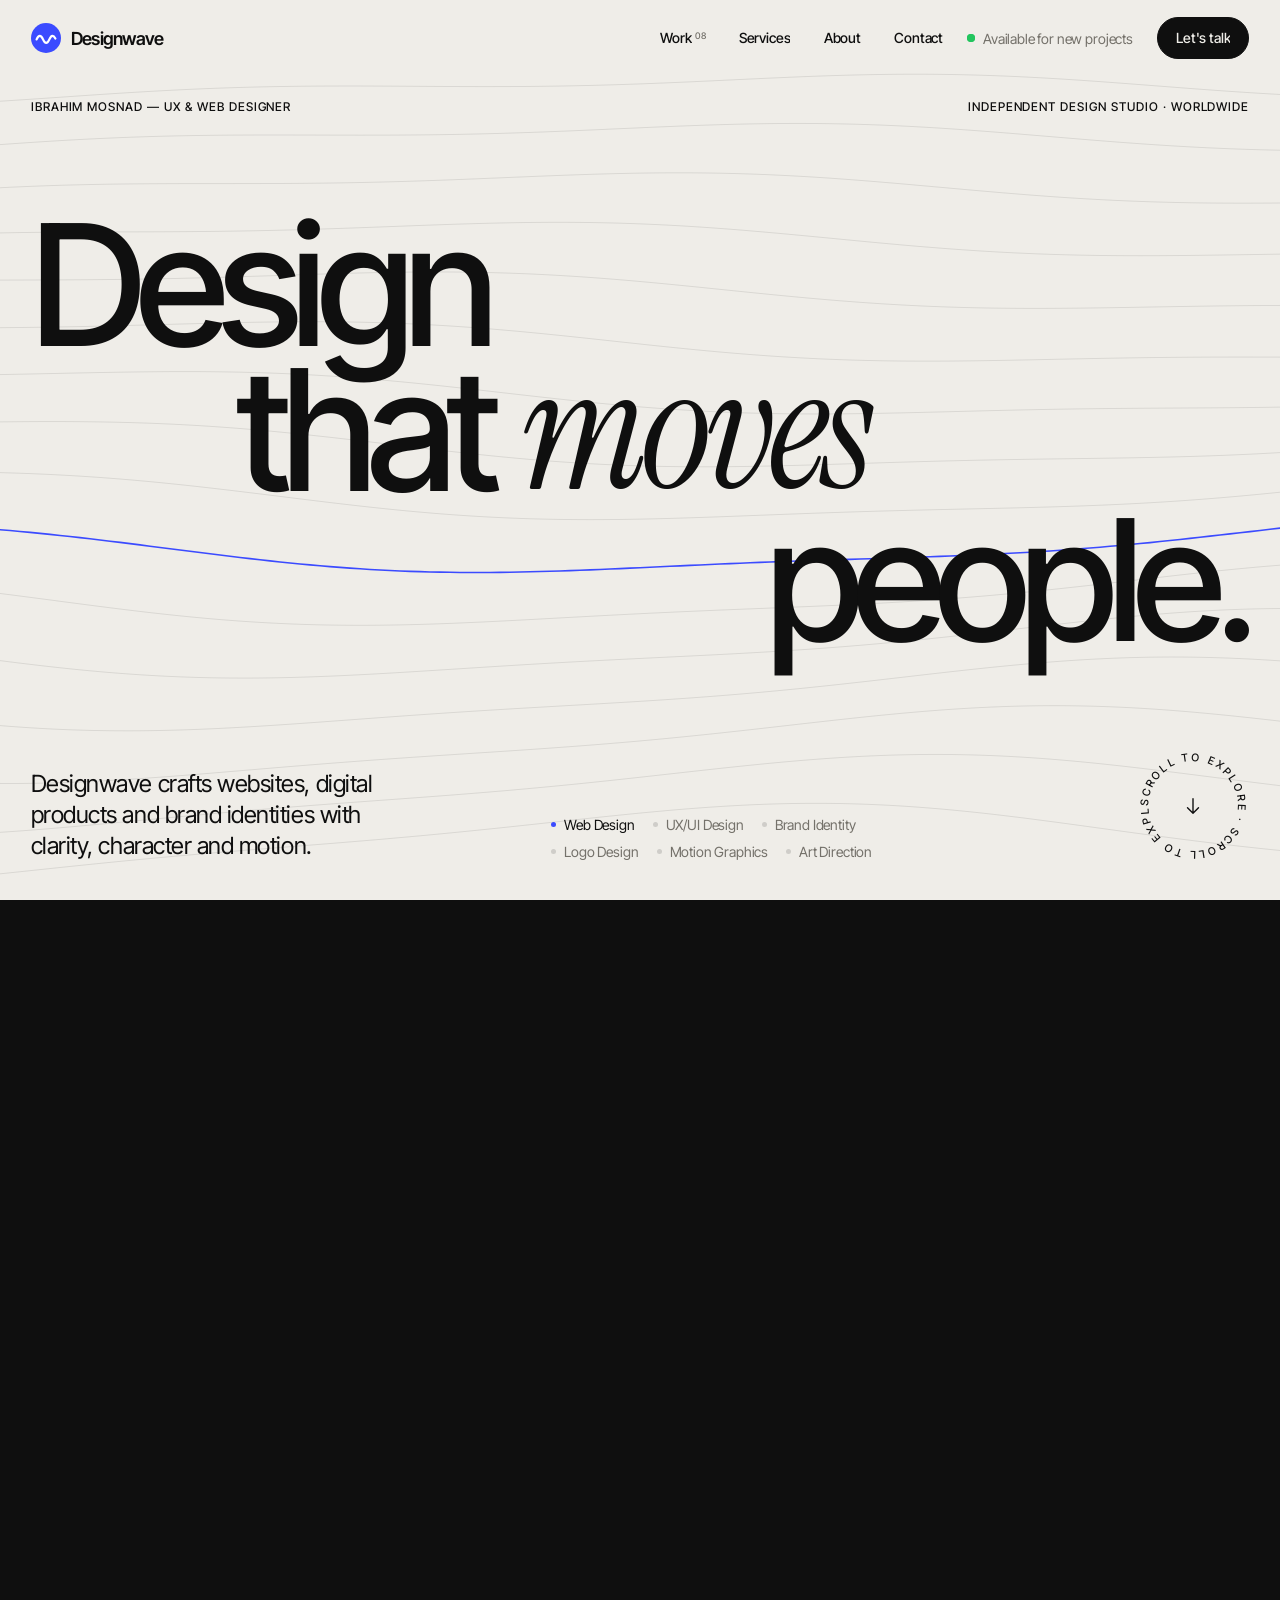
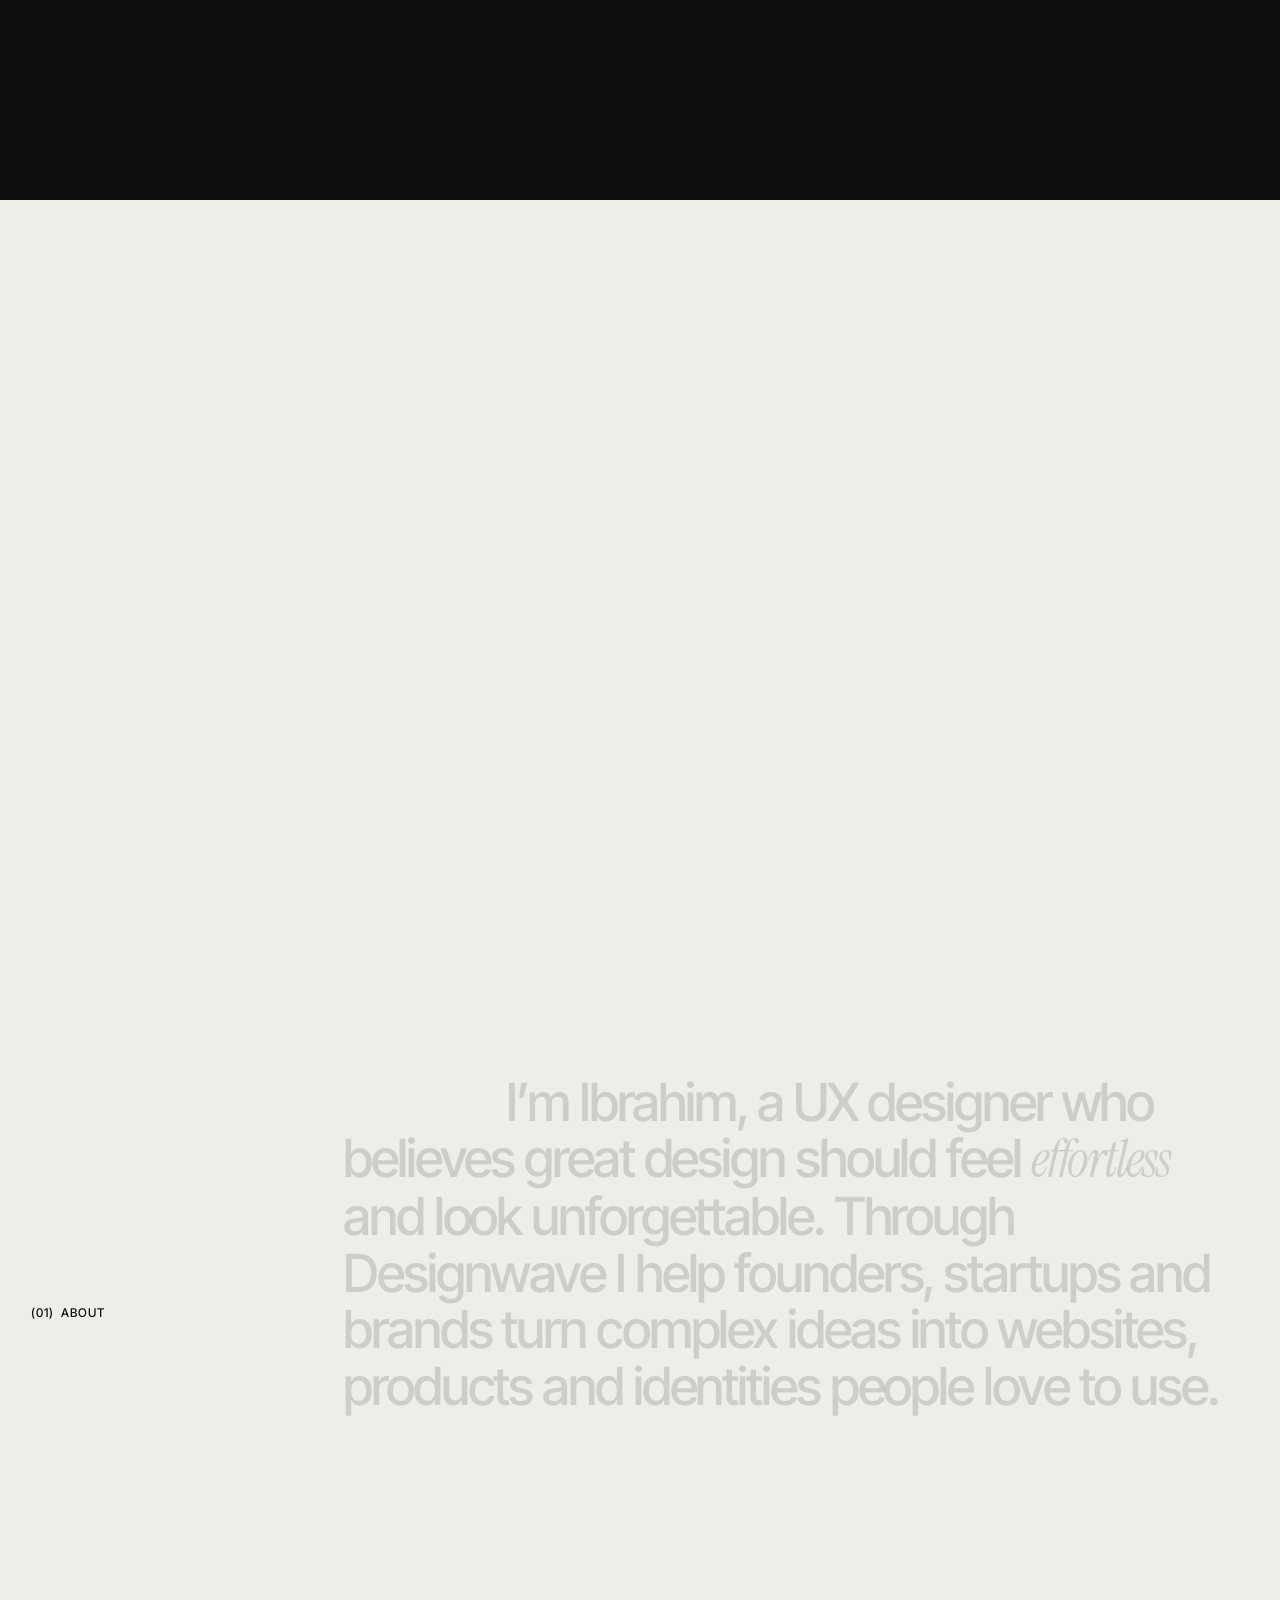
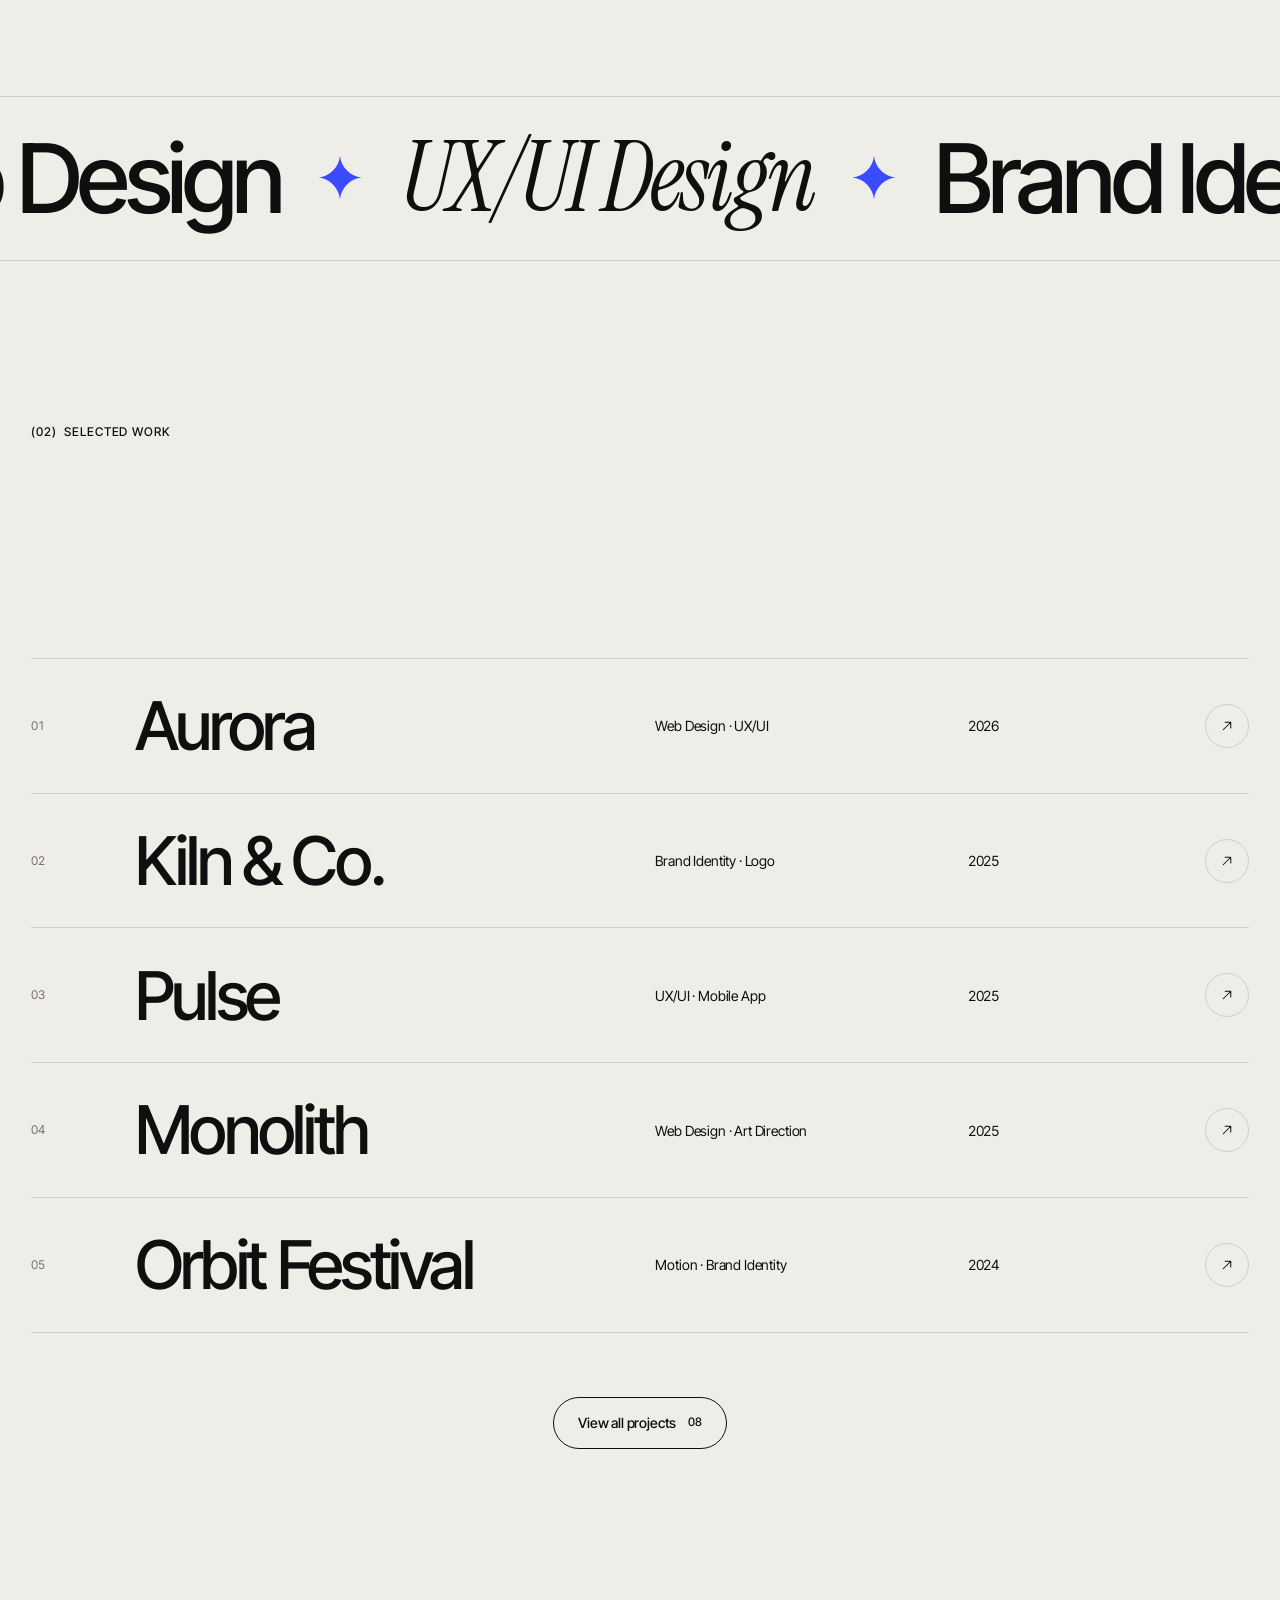
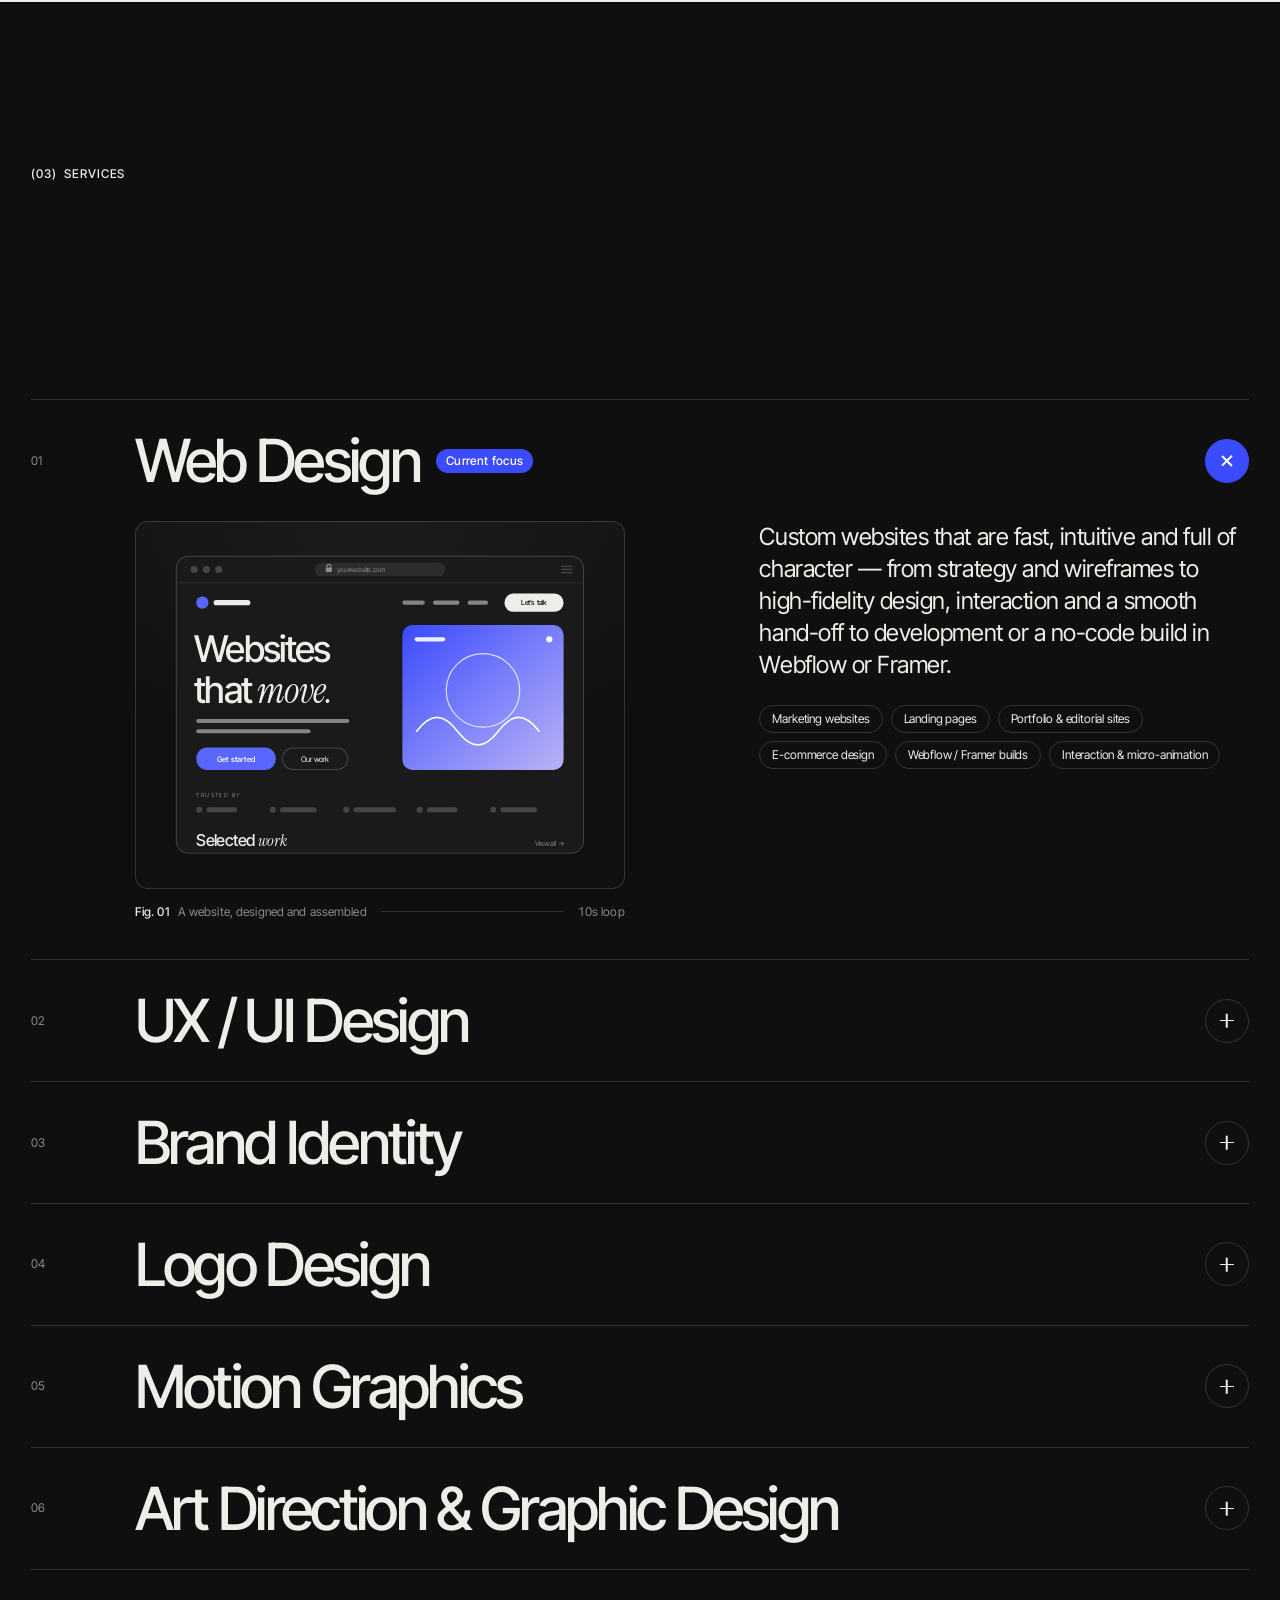
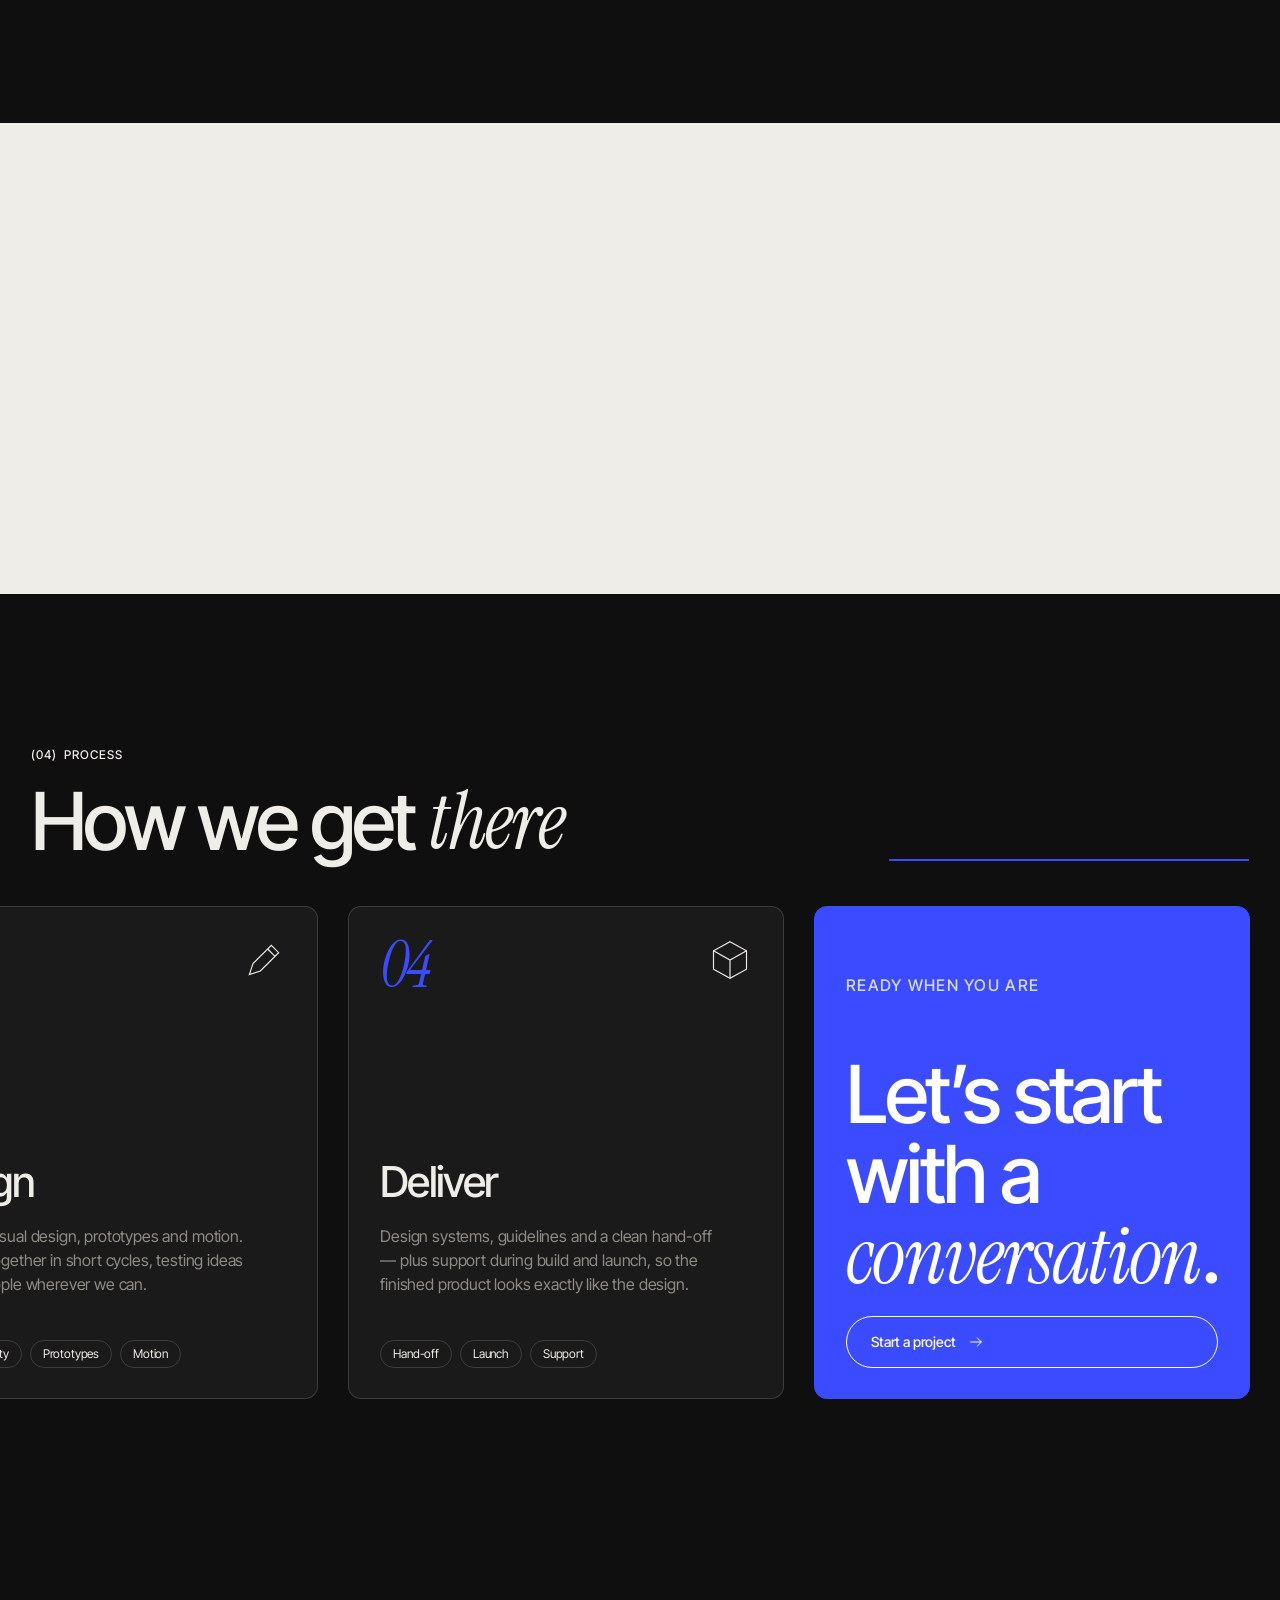
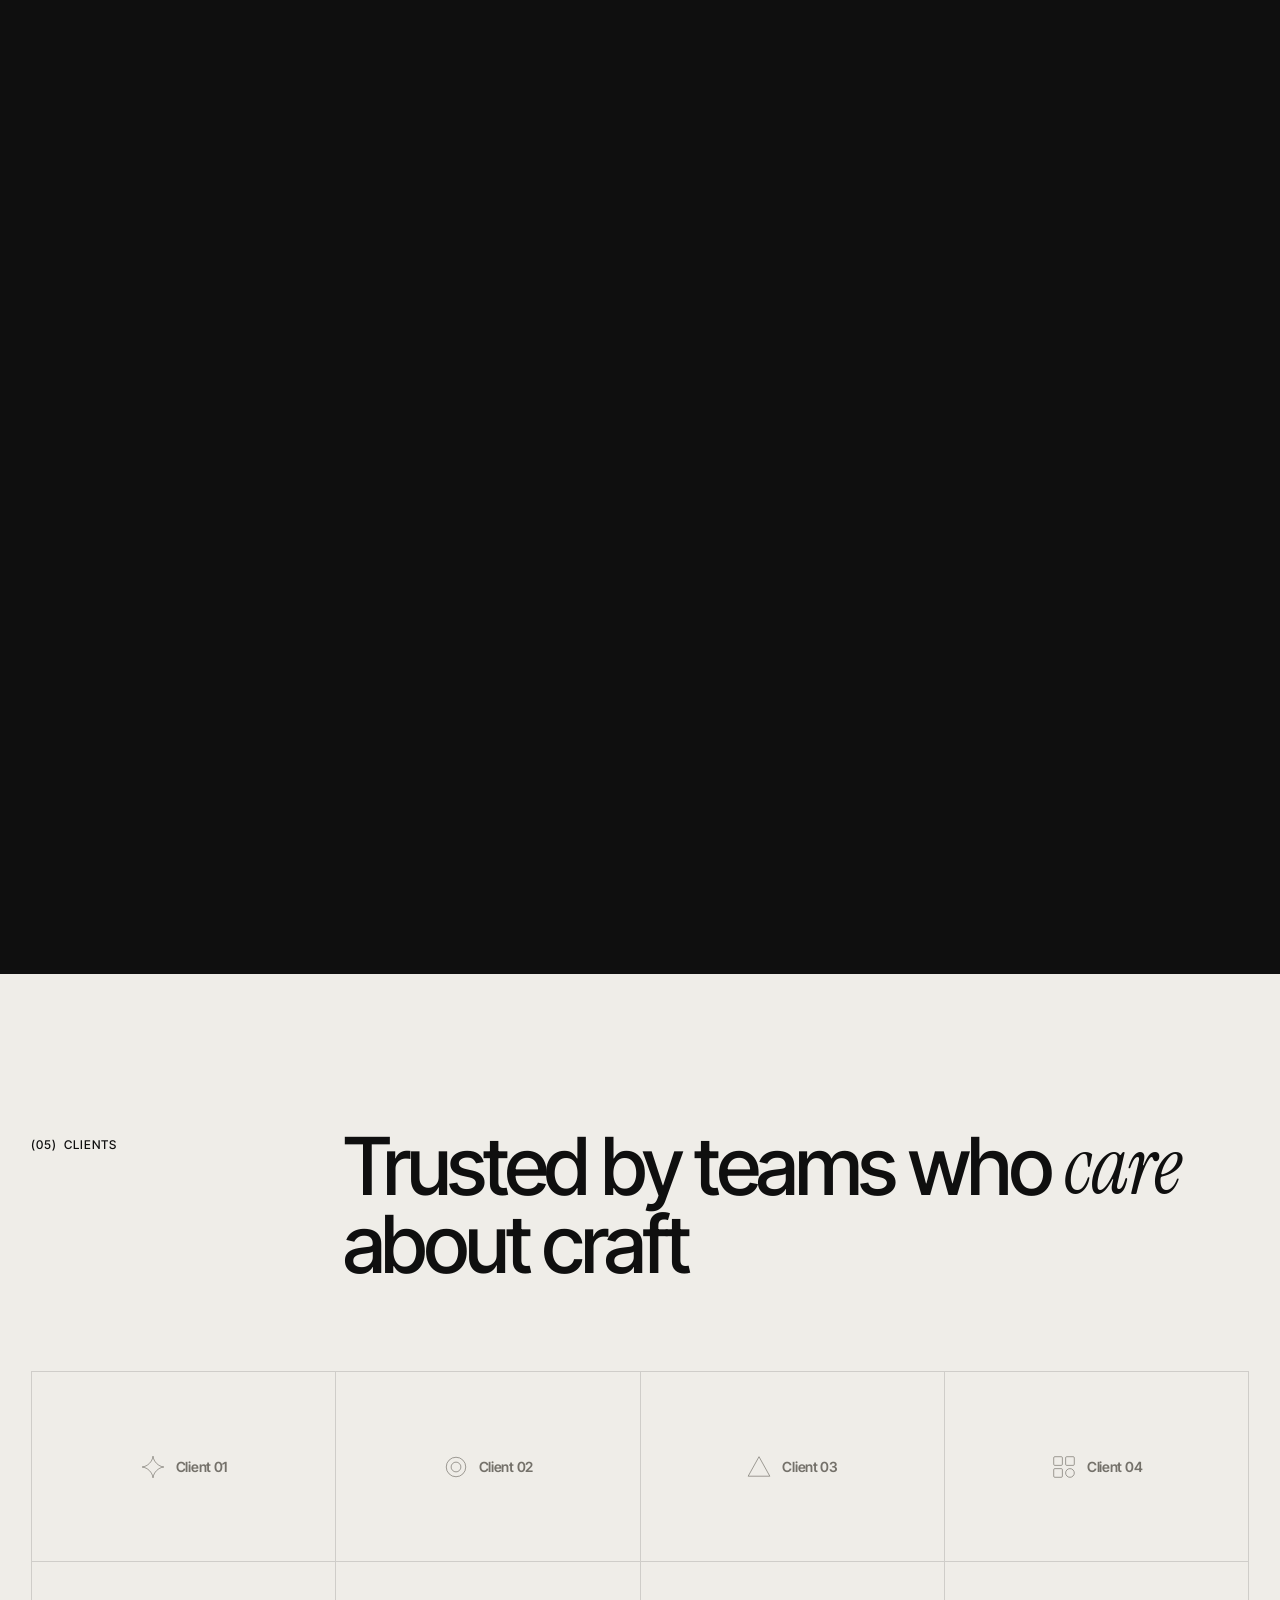
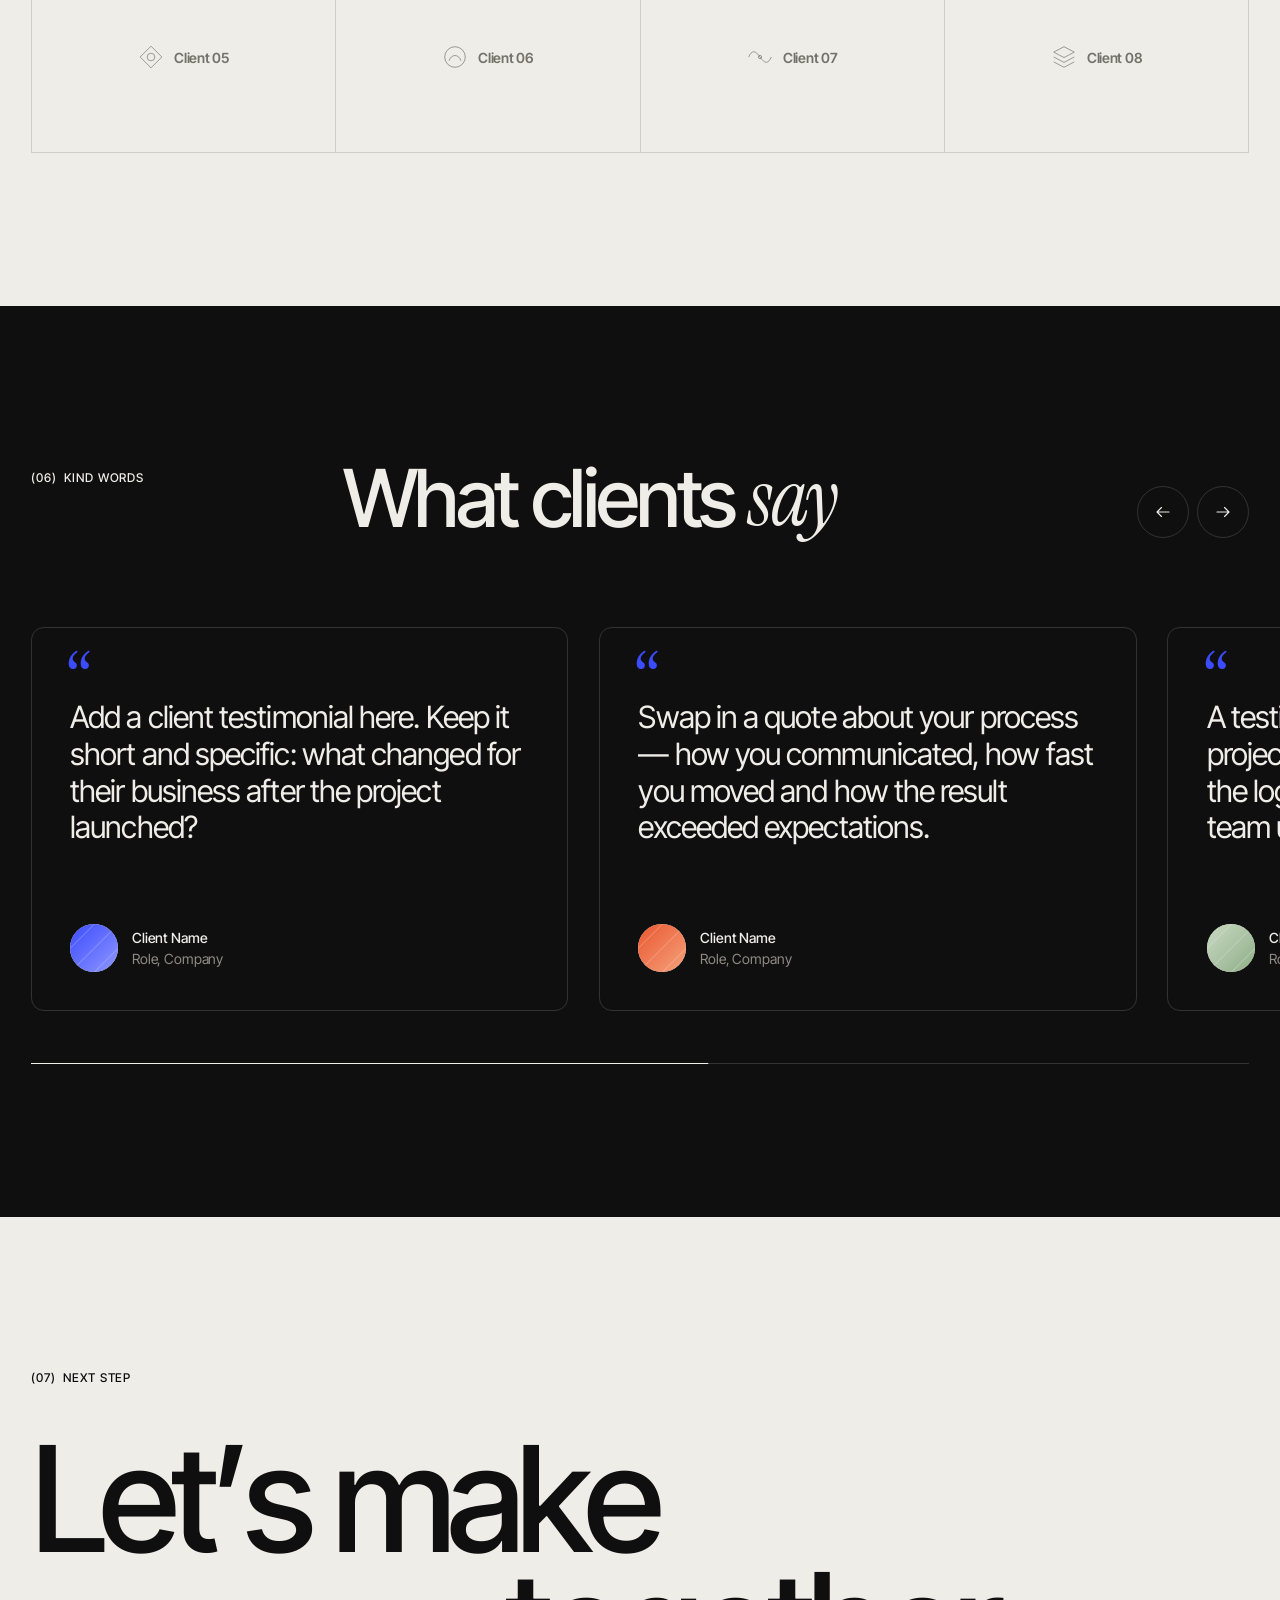
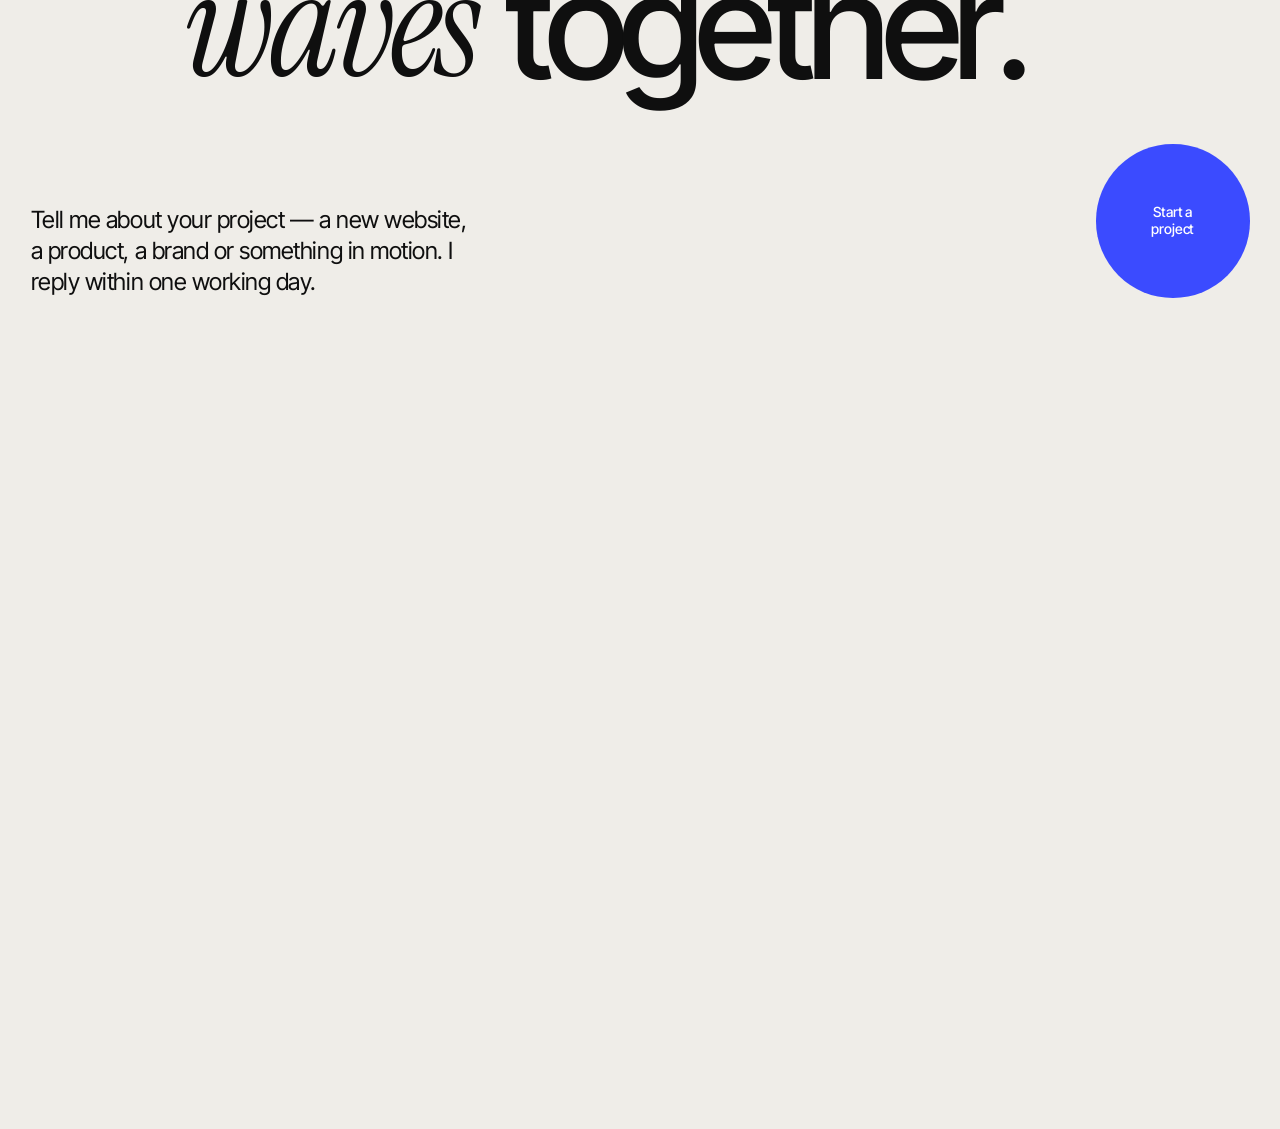
==== commit e5b70899: "Add animated service scenes to the homepage services section Replace the six service placeholders wi" ====
--- a/index.html
+++ b/index.html
@@ -17,6 +17,7 @@
   <link rel="preconnect" href="https://fonts.gstatic.com" crossorigin>
   <link rel="stylesheet" href="https://fonts.googleapis.com/css2?family=Instrument+Serif:ital@0;1&amp;family=Inter+Tight:wght@400;500;600&amp;display=swap">
   <link rel="stylesheet" href="assets/css/style.css">
+  <link rel="stylesheet" href="assets/css/service-anims.css">
   <script>!function(d){var h=d.documentElement;h.classList.add('js');try{if(sessionStorage.getItem('dw-nav')){sessionStorage.removeItem('dw-nav');h.classList.add('is-entering')}else if(!sessionStorage.getItem('dw-loaded')){h.classList.add('is-preloading')}}catch(e){}}(document);</script>
   <script src="assets/js/main.js" defer></script>
 </head>
@@ -238,7 +239,64 @@
             <div class="acc-item__panel" id="svc-panel-web" role="region" aria-labelledby="svc-btn-web">
               <div>
                 <div class="acc-item__body">
-                  <div class="media acc-item__media"><div class="ph ph--dark" data-ph="Web Design — icon animation"></div></div>
+                  <!-- Service animation (inline SVG). To use your own video or Lottie instead, replace the .svc-anim__stage contents. -->
+                  <div class="acc-item__visual svc-anim" data-svc-anim>
+                    <div class="media svc-anim__stage" role="img" aria-label="Animation: a responsive website assembles itself, then a cursor clicks through it">
+<svg viewBox="0 0 480 360" aria-hidden="true" focusable="false">
+  <defs>
+    <linearGradient id="wd-g1" x1="0" y1="0" x2="1" y2="1"><stop offset="0" stop-color="#3b4bff"/><stop offset="1" stop-color="#b9b3f5"/></linearGradient>
+    <linearGradient id="wd-g2" x1="0" y1="0" x2="1" y2="1"><stop offset="0" stop-color="#ee6a44"/><stop offset="1" stop-color="#f1d86a"/></linearGradient>
+    <linearGradient id="wd-g3" x1="0" y1="0" x2="1" y2="1"><stop offset="0" stop-color="#0e3b36"/><stop offset="1" stop-color="#8fb489"/></linearGradient>
+    <linearGradient id="wd-g4" x1="0" y1="0" x2="1" y2="1"><stop offset="0" stop-color="#2d2d2d"/><stop offset="1" stop-color="#6b6b6b"/></linearGradient>
+    <clipPath id="wd-clip"><path d="M41 61h398v252a12 12 0 0 1-12 12H53a12 12 0 0 1-12-12z"/></clipPath>
+    <clipPath id="wd-m1"><rect x="54" y="104" width="220" height="44"/></clipPath>
+    <clipPath id="wd-m2"><rect x="54" y="148" width="220" height="42"/></clipPath>
+  </defs>
+  <rect class="f-p1 s-l2" x="40.5" y="34.5" width="399" height="291" rx="12"/>
+  <path class="s-l1" d="M41 60.5h398"/>
+  <circle class="f-mu2" cx="58" cy="47.5" r="3.5"/><circle class="f-mu2" cx="70" cy="47.5" r="3.5"/><circle class="f-mu2" cx="82" cy="47.5" r="3.5"/>
+  <rect class="f-p3" x="176" y="41" width="128" height="13" rx="6.5"/>
+  <path class="s-mu f-no" stroke-width="1" d="M188 45.5v-1a2 2 0 0 1 4 0v1"/><rect class="f-mu" x="187" y="45.5" width="6" height="4.5" rx="1"/>
+  <text class="f-mu" x="198" y="50.2" font-size="6.5">yourwebsite.com</text>
+  <path class="s-mu2 f-no" stroke-width="1.2" stroke-linecap="round" d="M418 44.5h10M418 47.5h10M418 50.5h10"/>
+  <rect class="wd-load f-ac" x="41" y="59.5" width="398" height="1.5"/>
+  <g clip-path="url(#wd-clip)">
+    <g class="wd-content">
+      <g class="wd-page">
+        <rect class="wd-col0 f-ac" fill-opacity=".09" x="60" y="61" width="50" height="380"/><rect class="wd-col1 f-ac" fill-opacity=".09" x="122" y="61" width="50" height="380"/><rect class="wd-col2 f-ac" fill-opacity=".09" x="184" y="61" width="50" height="380"/><rect class="wd-col3 f-ac" fill-opacity=".09" x="246" y="61" width="50" height="380"/><rect class="wd-col4 f-ac" fill-opacity=".09" x="308" y="61" width="50" height="380"/><rect class="wd-col5 f-ac" fill-opacity=".09" x="370" y="61" width="50" height="380"/>
+        <circle class="wd-n0 f-ac" cx="66" cy="80" r="6"/>
+        <rect class="wd-n1 f-fg" x="77" y="77.5" width="36" height="5" rx="2.5"/>
+        <rect class="wd-n2 f-mu" x="262" y="78" width="22" height="4" rx="2"/>
+        <rect class="wd-n3 f-mu" x="292" y="78" width="26" height="4" rx="2"/>
+        <rect class="wd-n4 f-mu" x="326" y="78" width="20" height="4" rx="2"/>
+        <g class="wd-n5"><rect class="f-fg" x="362" y="71" width="58" height="18" rx="9"/><text class="f-bg" x="391" y="82.6" font-size="7" font-weight="500" text-anchor="middle">Let’s talk</text></g>
+        <g clip-path="url(#wd-m1)"><text class="wd-h1 f-fg" x="58" y="138" font-size="36" font-weight="500" letter-spacing="-1.8">Websites</text></g>
+        <g clip-path="url(#wd-m2)"><text class="wd-h2 f-fg" x="58" y="178" font-size="36" font-weight="500" letter-spacing="-1.8">that <tspan class="serif" font-weight="400" letter-spacing="-1">move.</tspan></text></g>
+        <rect class="wd-s1 f-mu" x="60" y="194" width="150" height="4" rx="2"/>
+        <rect class="wd-s2 f-mu" x="60" y="204" width="112" height="4" rx="2"/>
+        <g class="wd-cta"><rect class="f-ac" x="60" y="222" width="78" height="22" rx="11"/><text fill="#fff" x="99" y="235.8" font-size="7.5" font-weight="500" text-anchor="middle">Get started</text></g>
+        <g class="wd-cta2"><rect class="f-no s-l2" x="144.5" y="222.5" width="64" height="21" rx="10.5"/><text class="f-fg" x="176.5" y="235.8" font-size="7.5" text-anchor="middle">Our work</text></g>
+        <g class="wd-img">
+          <rect x="262" y="102" width="158" height="142" rx="10" fill="url(#wd-g1)"/>
+          <path class="wd-img-c f-no" stroke="#fff" stroke-opacity=".75" stroke-width="1.2" pathLength="1" d="M305 166a36 36 0 1 0 72 0a36 36 0 1 0 -72 0"/>
+          <path class="wd-img-w f-no" stroke="#fff" stroke-width="1.6" stroke-linecap="round" pathLength="1" d="M276 206c14-18 26-18 40 0s26 18 40 0 26-18 40 0"/>
+          <rect fill="#fff" fill-opacity=".9" x="274" y="114" width="30" height="4" rx="2"/>
+          <circle fill="#fff" cx="406" cy="116" r="3"/>
+        </g>
+        <text class="wd-tb f-mu" x="60" y="270" font-size="5.5" letter-spacing="1.4">TRUSTED BY</text>
+        <g class="wd-lg0"><circle class="f-mu2" cx="63" cy="283" r="3"/><rect class="f-mu2" x="70" y="280.5" width="30" height="5" rx="2.5"/></g><g class="wd-lg1"><circle class="f-mu2" cx="135" cy="283" r="3"/><rect class="f-mu2" x="142" y="280.5" width="36" height="5" rx="2.5"/></g><g class="wd-lg2"><circle class="f-mu2" cx="207" cy="283" r="3"/><rect class="f-mu2" x="214" y="280.5" width="42" height="5" rx="2.5"/></g><g class="wd-lg3"><circle class="f-mu2" cx="279" cy="283" r="3"/><rect class="f-mu2" x="286" y="280.5" width="30" height="5" rx="2.5"/></g><g class="wd-lg4"><circle class="f-mu2" cx="351" cy="283" r="3"/><rect class="f-mu2" x="358" y="280.5" width="36" height="5" rx="2.5"/></g>
+        <text class="wd-sec f-fg" x="60" y="318" font-size="16" font-weight="500" letter-spacing="-.6">Selected <tspan class="serif" font-weight="400">work</tspan></text>
+        <text class="wd-sec2 f-mu" x="420" y="318" font-size="7" text-anchor="end">View all →</text>
+        <g class="wd-c0"><rect x="60" y="332" width="113" height="84" rx="7" fill="url(#wd-g2)"/><rect class="f-fg" x="60" y="424" width="56" height="5" rx="2.5"/><rect class="f-mu" x="60" y="434" width="38" height="4" rx="2"/></g><g class="wd-c1"><rect x="183" y="332" width="113" height="84" rx="7" fill="url(#wd-g3)"/><rect class="wd-hov" fill="#fff" x="183" y="332" width="113" height="84" rx="7"/><rect class="f-fg" x="183" y="424" width="62" height="5" rx="2.5"/><rect class="f-mu" x="183" y="434" width="38" height="4" rx="2"/></g><g class="wd-c2"><rect x="306" y="332" width="113" height="84" rx="7" fill="url(#wd-g4)"/><rect class="f-fg" x="306" y="424" width="68" height="5" rx="2.5"/><rect class="f-mu" x="306" y="434" width="38" height="4" rx="2"/></g>
+      </g>
+    </g>
+  </g>
+  <circle class="wd-rip f-no" stroke="#fff" stroke-width="1.2" cx="99" cy="233" r="12"/>
+  <g class="wd-cur"><path d="M0 0v16.5l4.2-4 3 6.8 2.9-1.3-3-6.6h5.9z" fill="#fff" stroke="#131313" stroke-width="1" stroke-linejoin="round"/></g>
+</svg>
+                    </div>
+                    <p class="svc-anim__cap"><span><b>Fig. 01</b> A website, designed and assembled</span><span class="svc-anim__bar" aria-hidden="true"><i></i></span><span aria-hidden="true">10s loop</span></p>
+                  </div>
                   <div class="acc-item__text">
                     <p>Custom websites that are fast, intuitive and full of character — from strategy and wireframes to high-fidelity design, interaction and a smooth hand-off to development or a no-code build in Webflow or Framer.</p>
                     <ul class="tags"><li>Marketing websites</li><li>Landing pages</li><li>Portfolio & editorial sites</li><li>E-commerce design</li><li>Webflow / Framer builds</li><li>Interaction & micro-animation</li></ul>
@@ -258,7 +316,114 @@
             <div class="acc-item__panel" id="svc-panel-ux" role="region" aria-labelledby="svc-btn-ux">
               <div>
                 <div class="acc-item__body">
-                  <div class="media acc-item__media"><div class="ph ph--dark" data-ph="UX / UI Design — icon animation"></div></div>
+                  <!-- Service animation (inline SVG). To use your own video or Lottie instead, replace the .svc-anim__stage contents. -->
+                  <div class="acc-item__visual svc-anim" data-svc-anim>
+                    <div class="media svc-anim__stage" role="img" aria-label="Animation: a user flow, a wireframe becoming a finished app screen, and a completed checkout">
+<svg viewBox="0 0 480 360" aria-hidden="true" focusable="false">
+  <defs>
+    <linearGradient id="ux-g1" x1="0" y1="0" x2="1" y2="1"><stop offset="0" stop-color="#f1d86a"/><stop offset="1" stop-color="#ee6a44"/></linearGradient>
+    <linearGradient id="ux-scan" x1="0" y1="0" x2="0" y2="1"><stop offset="0" stop-color="#5a67ff" stop-opacity="0"/><stop offset="1" stop-color="#5a67ff" stop-opacity=".35"/></linearGradient>
+    <clipPath id="ux-scr"><rect x="297" y="33" width="136" height="294" rx="20"/></clipPath>
+  </defs>
+  <g class="ux-content">
+    <text class="f-mu" x="36" y="40" font-size="5.5" letter-spacing="1.5">USER FLOW — CHECKOUT</text>
+    <g class="ux-persona"><circle class="f-li" cx="176" cy="38" r="5"/><text class="f-mu" x="185" y="40" font-size="5.5">Persona · New visitor</text></g>
+    <path class="ux-c0 f-no s-l2" stroke-width="1.2" pathLength="1" d="M128 76C160 76 186 88 186 117"/>
+    <path class="ux-a0 f-no s-l2" stroke-width="1.2" stroke-linecap="round" stroke-linejoin="round" d="M182.5 113l3.5 4.5 3.5-4.5"/>
+    <path class="ux-c1 f-no s-l2" stroke-width="1.2" pathLength="1" d="M186 154C186 180 160 196 129 196"/>
+    <path class="ux-a1 f-no s-l2" stroke-width="1.2" stroke-linecap="round" stroke-linejoin="round" d="M133 192.5l-4.5 3.5 4.5 3.5"/>
+    <path class="ux-c2 f-no s-l2" stroke-width="1.2" pathLength="1" d="M82 214C82 244 104 256 139 256"/>
+    <path class="ux-a2 f-no s-l2" stroke-width="1.2" stroke-linecap="round" stroke-linejoin="round" d="M135 252.5l4.5 3.5-4.5 3.5"/>
+    <path class="ux-gc f-no s-mu2" stroke-dasharray="2 3" pathLength="1" d="M140 136H128"/>
+    <g class="ux-ghost"><rect class="f-no s-mu2" stroke-dasharray="3 3" x="36.5" y="118.5" width="92" height="36" rx="9"/><text class="f-mu" x="66" y="139" font-size="7">Search</text></g>
+    <g class="ux-nd0">
+        <rect class="f-p2 s-l2" x="36.5" y="58.5" width="92" height="36" rx="9"/>
+        <rect class="ux-act0 f-ac s-ac" fill-opacity=".1" stroke-width="1.2" x="36.5" y="58.5" width="92" height="36" rx="9"/>
+        <circle class="f-p3" cx="52" cy="76" r="8"/>
+        <circle class="f-ac" cx="52" cy="76" r="2.5"/>
+        <text class="f-fg" x="66" y="74" font-size="7.5" font-weight="500">Discover</text>
+        <text class="f-mu" x="66" y="84" font-size="5.5">Landing page</text>
+      </g><g class="ux-nd1">
+        <rect class="f-p2 s-l2" x="140.5" y="118.5" width="92" height="36" rx="9"/>
+        <rect class="ux-act1 f-ac s-ac" fill-opacity=".1" stroke-width="1.2" x="140.5" y="118.5" width="92" height="36" rx="9"/>
+        <circle class="f-p3" cx="156" cy="136" r="8"/>
+        <circle class="f-ac" cx="156" cy="136" r="2.5"/>
+        <text class="f-fg" x="170" y="134" font-size="7.5" font-weight="500">Browse</text>
+        <text class="f-mu" x="170" y="144" font-size="5.5">Catalogue</text>
+      </g><g class="ux-nd2">
+        <rect class="f-p2 s-l2" x="36.5" y="178.5" width="92" height="36" rx="9"/>
+        <rect class="ux-act2 f-ac s-ac" fill-opacity=".1" stroke-width="1.2" x="36.5" y="178.5" width="92" height="36" rx="9"/>
+        <circle class="f-p3" cx="52" cy="196" r="8"/>
+        <circle class="f-ac" cx="52" cy="196" r="2.5"/>
+        <text class="f-fg" x="66" y="194" font-size="7.5" font-weight="500">Product</text>
+        <text class="f-mu" x="66" y="204" font-size="5.5">Detail view</text>
+      </g><g class="ux-nd3">
+        <rect class="f-p2 s-l2" x="140.5" y="238.5" width="92" height="36" rx="9"/>
+        <rect class="ux-act3 f-ac s-ac" fill-opacity=".1" stroke-width="1.2" x="140.5" y="238.5" width="92" height="36" rx="9"/>
+        <circle class="f-p3" cx="156" cy="256" r="8"/>
+        <circle class="f-ac" cx="156" cy="256" r="2.5"/>
+        <text class="f-fg" x="170" y="254" font-size="7.5" font-weight="500">Checkout</text>
+        <text class="f-mu" x="170" y="264" font-size="5.5">Payment</text>
+      </g>
+    <g transform="rotate(-3 72 312)"><g class="ux-note"><rect x="34" y="292" width="80" height="40" rx="2" fill="#f1d86a"/><text x="42" y="306" font-size="6.5" font-weight="600" fill="#131313">Fewer steps,</text><text x="42" y="316" font-size="6.5" fill="#131313">happier users.</text><rect x="42" y="322" width="30" height="2" rx="1" fill="#131313" fill-opacity=".35"/></g></g>
+    <g class="ux-met"><text class="f-mu" x="140" y="300" font-size="5.5" letter-spacing="1.2">TASK SUCCESS</text><rect class="f-p3" x="140" y="308" width="96" height="4" rx="2"/></g>
+    <rect class="ux-bar f-ac" x="140" y="308" width="88" height="4" rx="2"/>
+    <text class="ux-val f-fg" x="236" y="300.5" font-size="8" font-weight="600" text-anchor="end">92%</text>
+  </g>
+
+  <rect class="f-p2 s-l2" x="290.5" y="26.5" width="149" height="307" rx="26"/>
+  <rect class="f-p3" x="440" y="92" width="2" height="26" rx="1"/>
+  <rect class="f-bg" x="297" y="33" width="136" height="294" rx="20"/>
+  <g clip-path="url(#ux-scr)">
+    <g class="ux-content">
+      <text class="f-fg" x="310" y="47" font-size="6" font-weight="600">9:41</text>
+      <rect class="f-fg" x="404" y="42.5" width="10" height="5" rx="1.5"/><rect class="f-fg" x="394" y="43.5" width="6" height="4" rx="1"/>
+      <g class="ux-wf0"><rect class="f-mu2" x="307" y="60" width="46" height="6" rx="2"/><circle class="f-no s-mu2" cx="417" cy="63" r="6"/></g>
+      <g class="ux-wf1"><rect class="f-no s-mu2" stroke-dasharray="3 3" x="307.5" y="76.5" width="115" height="77" rx="8"/><path class="s-mu2" d="M308 77L422 153M422 77L308 153"/></g>
+      <g class="ux-wf2"><rect class="f-mu2" x="307" y="164" width="80" height="7" rx="2"/><rect class="f-mu2" x="307" y="176" width="56" height="5" rx="2"/></g>
+      <g class="ux-wf3"><rect class="f-no s-mu2" stroke-dasharray="3 2" x="307.5" y="194.5" width="17" height="17" rx="4"/><rect class="f-mu2" x="331" y="198" width="60" height="4" rx="2"/><rect class="f-mu2" x="331" y="205" width="40" height="3" rx="1.5"/><rect class="f-no s-mu2" stroke-dasharray="3 2" x="307.5" y="218.5" width="17" height="17" rx="4"/><rect class="f-mu2" x="331" y="222" width="60" height="4" rx="2"/><rect class="f-mu2" x="331" y="229" width="40" height="3" rx="1.5"/><rect class="f-no s-mu2" stroke-dasharray="3 2" x="307.5" y="242.5" width="17" height="17" rx="4"/><rect class="f-mu2" x="331" y="246" width="60" height="4" rx="2"/><rect class="f-mu2" x="331" y="253" width="40" height="3" rx="1.5"/></g>
+      <g class="ux-wf4"><rect class="f-no s-mu2" stroke-dasharray="3 3" x="307.5" y="280.5" width="115" height="25" rx="12.5"/><rect class="f-mu2" x="345" y="291.5" width="40" height="3" rx="1.5"/></g>
+      <g class="ux-uiw">
+        <g class="ux-ui0"><text class="f-fg" x="307" y="67" font-size="12" font-weight="500" letter-spacing="-.4">Explore</text><circle class="f-li" cx="417" cy="63" r="6"/></g>
+        <g class="ux-ui1">
+          <rect x="307" y="76" width="116" height="78" rx="8" fill="url(#ux-g1)"/>
+          <ellipse cx="365" cy="143" rx="17" ry="2.6" fill="#000" fill-opacity=".16"/>
+          <path d="M357 97h16v4c0 4-3 5-3 9 0 3 8 6 8 17 0 9-6 13-13 13s-13-4-13-13c0-11 8-14 8-17 0-4-3-5-3-9z" fill="#efede8"/>
+          <path d="M359 118c4 2 8 2 12 0" fill="none" stroke="#ee6a44" stroke-width="1.2" stroke-linecap="round"/>
+          <circle cx="412" cy="87" r="6" fill="#fff" fill-opacity=".92"/><path d="M412 90.2l-2.8-2.7a1.7 1.7 0 0 1 2.8-2 1.7 1.7 0 0 1 2.8 2z" fill="#ee6a44"/>
+        </g>
+        <g class="ux-ui2"><text class="f-fg" x="307" y="171" font-size="9.5" font-weight="500" letter-spacing="-.2">Ceramic Vase</text><text class="f-ac" x="423" y="171" font-size="9.5" font-weight="600" text-anchor="end">€48</text><rect class="f-mu2" x="307" y="178" width="70" height="3.5" rx="1.75"/></g>
+        <g class="ux-ui3"><rect x="307" y="194" width="18" height="18" rx="5" fill="#d9c7b0"/><text class="f-fg" x="331" y="202.5" font-size="7" font-weight="500">Sand</text><text class="f-mu" x="331" y="209.5" font-size="5.5">In stock</text><circle class="f-no s-l2" cx="417" cy="203" r="4.2"/><rect x="307" y="218" width="18" height="18" rx="5" fill="#ee6a44"/><text class="f-fg" x="331" y="226.5" font-size="7" font-weight="500">Clay</text><text class="f-mu" x="331" y="233.5" font-size="5.5">In stock</text><circle class="f-no s-ac" cx="417" cy="227" r="4.2"/><circle class="f-ac" cx="417" cy="227" r="2.2"/><rect x="307" y="242" width="18" height="18" rx="5" fill="#2a2a2a" stroke="rgba(239,237,232,.2)"/><text class="f-fg" x="331" y="250.5" font-size="7" font-weight="500">Ink</text><text class="f-mu" x="331" y="257.5" font-size="5.5">In stock</text><circle class="f-no s-l2" cx="417" cy="251" r="4.2"/></g>
+        <g class="ux-ui4"><rect class="f-ac" x="307" y="280" width="116" height="26" rx="13"/><text fill="#fff" x="365" y="295.8" font-size="8" font-weight="500" text-anchor="middle">Add to bag</text></g>
+      </g>
+      <g class="ux-done">
+        <text class="f-mu" x="307" y="66" font-size="6.5">‹  Confirmation</text>
+        <circle class="ux-okbg f-ac" fill-opacity=".14" cx="365" cy="134" r="28"/>
+        <path class="ux-okc f-no s-ac" stroke-width="1.6" pathLength="1" d="M337 134a28 28 0 1 0 56 0a28 28 0 1 0 -56 0"/>
+        <path class="ux-okm f-no s-ac" stroke-width="2.2" stroke-linecap="round" stroke-linejoin="round" pathLength="1" d="M353 134l8 8 16-17"/>
+        <circle class="ux-p0" cx="365" cy="134" r="1.2" fill="#5a67ff"/><circle class="ux-p1" cx="365" cy="134" r="2.4" fill="#f1d86a"/><circle class="ux-p2" cx="365" cy="134" r="2.0" fill="#ee6a44"/><circle class="ux-p3" cx="365" cy="134" r="1.6" fill="#b9b3f5"/><circle class="ux-p4" cx="365" cy="134" r="1.2" fill="#5a67ff"/><circle class="ux-p5" cx="365" cy="134" r="2.4" fill="#f1d86a"/><circle class="ux-p6" cx="365" cy="134" r="2.0" fill="#ee6a44"/><circle class="ux-p7" cx="365" cy="134" r="1.6" fill="#b9b3f5"/>
+        <text class="ux-d0 f-fg" x="365" y="188" font-size="12" font-weight="500" text-anchor="middle" letter-spacing="-.3">Order placed</text>
+        <text class="ux-d1 f-mu" x="365" y="200" font-size="6.5" text-anchor="middle">Arriving in 2–3 days</text>
+        <g class="ux-d2"><rect class="f-p2" x="307" y="216" width="116" height="46" rx="8"/><rect x="316" y="229" width="20" height="20" rx="5" fill="#ee6a44"/><text class="f-fg" x="343" y="237" font-size="7" font-weight="500">Ceramic Vase</text><text class="f-mu" x="343" y="246" font-size="5.5">Clay · 1 item</text><text class="f-fg" x="414" y="237" font-size="7" font-weight="600" text-anchor="end">€48</text></g>
+        <g class="ux-d3"><rect class="f-no s-l2" x="307.5" y="280.5" width="115" height="25" rx="12.5"/><text class="f-fg" x="365" y="295.8" font-size="8" text-anchor="middle">Track order</text></g>
+      </g>
+      <g class="ux-scan"><rect x="297" y="3" width="136" height="30" fill="url(#ux-scan)"/><rect class="f-ac" x="297" y="32" width="136" height="1.5"/></g>
+      <circle class="ux-tap" fill="#fff" cx="365" cy="293" r="14"/>
+    </g>
+  </g>
+  <rect class="f-p2" x="345" y="39" width="40" height="10" rx="5"/>
+  <rect class="f-mu" x="345" y="319" width="40" height="3" rx="1.5"/>
+  <g class="ux-spec">
+    <rect class="f-no s-or" stroke-dasharray="3 2" x="304.5" y="277.5" width="121" height="31" rx="15.5"/>
+    <path class="s-or" stroke-width=".8" d="M307 271H423M307 267.5v7M423 267.5v7"/>
+    <rect class="f-or" x="352" y="265.5" width="26" height="11" rx="5.5"/><text fill="#fff" x="365" y="273.2" font-size="6" font-weight="600" text-anchor="middle">116</text>
+    <path class="s-or" stroke-width=".8" d="M283 260V280M280 260h6M280 280h6"/>
+    <rect class="f-or" x="262" y="264.5" width="18" height="11" rx="5.5"/><text fill="#fff" x="271" y="272.2" font-size="6" font-weight="600" text-anchor="middle">20</text>
+  </g>
+</svg>
+                    </div>
+                    <p class="svc-anim__cap"><span><b>Fig. 02</b> From user flow to tested interface</span><span class="svc-anim__bar" aria-hidden="true"><i></i></span><span aria-hidden="true">10s loop</span></p>
+                  </div>
                   <div class="acc-item__text">
                     <p>Research-led product design for apps and platforms. I map the journeys, prototype the flows and design interfaces that make complex things feel simple.</p>
                     <ul class="tags"><li>User research & interviews</li><li>Journeys & user flows</li><li>Wireframes & prototypes</li><li>App & dashboard UI</li><li>Usability testing</li><li>Design systems</li></ul>
@@ -278,7 +443,71 @@
             <div class="acc-item__panel" id="svc-panel-brand" role="region" aria-labelledby="svc-btn-brand">
               <div>
                 <div class="acc-item__body">
-                  <div class="media acc-item__media"><div class="ph ph--dark" data-ph="Brand Identity — icon animation"></div></div>
+                  <!-- Service animation (inline SVG). To use your own video or Lottie instead, replace the .svc-anim__stage contents. -->
+                  <div class="acc-item__visual svc-anim" data-svc-anim>
+                    <div class="media svc-anim__stage" role="img" aria-label="Animation: a brand identity system with logo, colours, type, pattern and applications">
+<svg viewBox="0 0 480 360" aria-hidden="true" focusable="false">
+  <defs><clipPath id="br-cc-129-100"><circle cx="129" cy="100" r="36"/></clipPath><clipPath id="br-cc-106-282"><circle cx="106" cy="282" r="8"/></clipPath><clipPath id="br-cc-296-272"><circle cx="296" cy="272" r="11"/></clipPath><clipPath id="br-cc-142-292"><circle cx="142" cy="292" r="9"/></clipPath>
+    <clipPath id="br-wm"><rect x="60" y="148" width="140" height="30"/></clipPath>
+    <clipPath id="br-aa"><rect x="250" y="150" width="96" height="50"/></clipPath>
+    <clipPath id="br-vc"><rect x="362" y="248" width="90" height="60"/></clipPath>
+  </defs>
+  <g class="br-root">
+    <g class="br-content">
+      <g class="br-t0"><rect class="f-p1 s-l1" x="24.5" y="24.5" width="209" height="189" rx="10"/><text class="f-mu" x="36" y="41" font-size="5.5" letter-spacing="1.5">LOGO</text></g><g class="br-t1"><rect class="f-p1 s-l1" x="246.5" y="24.5" width="209" height="89" rx="10"/><text class="f-mu" x="258" y="41" font-size="5.5" letter-spacing="1.5">COLOUR</text></g><g class="br-t2"><rect class="f-p1 s-l1" x="246.5" y="126.5" width="99" height="87" rx="10"/><text class="f-mu" x="258" y="143" font-size="5.5" letter-spacing="1.5">TYPE</text></g><g class="br-t3"><rect class="f-p1 s-l1" x="358.5" y="126.5" width="97" height="87" rx="10"/><text class="f-mu" x="370" y="143" font-size="5.5" letter-spacing="1.5">PATTERN</text></g><g class="br-t4"><rect class="f-p1 s-l1" x="24.5" y="226.5" width="209" height="109" rx="10"/><text class="f-mu" x="36" y="243" font-size="5.5" letter-spacing="1.5">STATIONERY</text></g><g class="br-t5"><rect class="f-p1 s-l1" x="246.5" y="226.5" width="99" height="109" rx="10"/><text class="f-mu" x="258" y="243" font-size="5.5" letter-spacing="1.5">APP ICON</text></g><g class="br-t6"><rect class="f-p1 s-l1" x="358.5" y="226.5" width="97" height="109" rx="10"/><text class="f-mu" x="370" y="243" font-size="5.5" letter-spacing="1.5">VOICE</text></g>
+      <g class="br-mk">
+        <path class="br-acc br-disc" d="M93 100a36 36 0 0 1 72 0z"/>
+        <g clip-path="url(#br-cc-129-100)">
+          <rect class="br-acc br-st0" x="93" y="104" width="72" height="6"/>
+          <rect class="br-acc br-st1" x="93" y="114" width="72" height="6"/>
+          <rect class="br-acc br-st2" x="93" y="124" width="72" height="5"/>
+        </g>
+      </g>
+      <g class="br-clear"><rect class="f-no s-mu" stroke-dasharray="2 2" x="85.5" y="56.5" width="87" height="87"/><text class="f-mu" x="176" y="60" font-size="5">x</text><text class="f-mu" x="80" y="150" font-size="5">x</text></g>
+      <g clip-path="url(#br-wm)"><text class="br-word f-fg" x="129" y="172" font-size="24" font-weight="600" letter-spacing="-1" text-anchor="middle">Lumen</text></g>
+      <text class="br-tag f-mu" x="129" y="190" font-size="5" letter-spacing="2" text-anchor="middle">DESIGN STUDIO — EST. 2026</text>
+
+      <rect class="br-sw0 br-acc" x="258" y="46" width="35" height="46" rx="5"/><rect class="br-sw1 f-fg" x="297" y="46" width="35" height="46" rx="5"/><text class="br-hx1 f-mu mono" x="297" y="104" font-size="5">#EFEDE8</text><rect class="br-sw2 f-bg s-l2" x="336" y="46" width="35" height="46" rx="5"/><text class="br-hx2 f-mu mono" x="336" y="104" font-size="5">#131313</text><rect class="br-sw3 f-ye" x="375" y="46" width="35" height="46" rx="5"/><text class="br-hx3 f-mu mono" x="375" y="104" font-size="5">#F1D86A</text><rect class="br-sw4 f-li" x="414" y="46" width="35" height="46" rx="5"/><text class="br-hx4 f-mu mono" x="414" y="104" font-size="5">#B9B3F5</text>
+      <text class="br-hx0a f-mu mono" x="258" y="104" font-size="5">#5A67FF</text>
+      <text class="br-hx0b f-mu mono" x="258" y="104" font-size="5">#EE6A44</text>
+      <text class="br-token f-ac mono" x="444" y="41" font-size="5" text-anchor="end">token · brand.primary</text>
+
+      <g clip-path="url(#br-aa)">
+        <text class="br-aa1 f-fg" x="258" y="192" font-size="42" font-weight="500" letter-spacing="-2">Aa</text>
+        <text class="br-aa2 f-fg serif" x="258" y="192" font-size="46" letter-spacing="-1">Aa</text>
+      </g>
+      <text class="br-tn1 f-mu" x="258" y="206" font-size="5">Inter Tight · 600</text>
+      <text class="br-tn2 f-mu" x="258" y="206" font-size="5">Instrument Serif · Italic</text>
+
+      <g transform="rotate(0 387.5 158.5)"><path class="br-pc0 br-acc" d="M378 168A19 19 0 0 1 397 149V168z"/></g><g transform="rotate(90 408.5 158.5)"><path class="br-pc1 f-fg" d="M399 168A19 19 0 0 1 418 149V168z"/></g><g transform="rotate(180 429.5 158.5)"><path class="br-pc2 f-ye" d="M420 168A19 19 0 0 1 439 149V168z"/></g><g transform="rotate(90 387.5 179.5)"><path class="br-pc3 f-fg" d="M378 189A19 19 0 0 1 397 170V189z"/></g><g transform="rotate(180 408.5 179.5)"><path class="br-pc4 br-acc" d="M399 189A19 19 0 0 1 418 170V189z"/></g><g transform="rotate(270 429.5 179.5)"><path class="br-pc5 f-fg" d="M420 189A19 19 0 0 1 439 170V189z"/></g><g transform="rotate(180 387.5 200.5)"><path class="br-pc6 f-ye" d="M378 210A19 19 0 0 1 397 191V210z"/></g><g transform="rotate(270 408.5 200.5)"><path class="br-pc7 f-fg" d="M399 210A19 19 0 0 1 418 191V210z"/></g><g transform="rotate(0 429.5 200.5)"><path class="br-pc8 br-acc" d="M420 210A19 19 0 0 1 439 191V210z"/></g>
+
+      <g transform="rotate(-8 118 285)"><g class="br-bc1"><rect class="br-acc" x="62" y="256" width="104" height="60" rx="4"/><rect fill="#fff" fill-opacity=".85" x="72" y="300" width="36" height="3" rx="1.5"/><rect fill="#fff" fill-opacity=".5" x="72" y="306" width="24" height="2.5" rx="1.25"/></g></g>
+      <g transform="rotate(5 142 292)"><g class="br-bc2">
+        <g class="br-f1"><rect class="f-fg" x="90" y="262" width="104" height="60" rx="4"/>
+          <path class="br-acc" d="M98 282a8 8 0 0 1 16 0z"/><g clip-path="url(#br-cc-106-282)"><rect class="br-acc" x="98" y="283" width="16" height="1.4"/><rect class="br-acc" x="98" y="285.3" width="16" height="1.4"/><rect class="br-acc" x="98" y="287.6" width="16" height="1.2"/></g>
+          <text x="98" y="306" font-size="7" font-weight="600" fill="#131313" letter-spacing="-.2">Lumen</text><rect x="98" y="310" width="42" height="2.4" rx="1.2" fill="#131313" fill-opacity=".45"/><rect x="150" y="306" width="36" height="2.4" rx="1.2" fill="#131313" fill-opacity=".45"/><rect x="150" y="310.5" width="28" height="2.4" rx="1.2" fill="#131313" fill-opacity=".45"/></g>
+        <g class="br-f2"><rect fill="#131313" stroke="rgba(239,237,232,.2)" x="90.5" y="262.5" width="103" height="59" rx="4"/>
+          <path class="br-acc" d="M133 292a9 9 0 0 1 18 0z"/><g clip-path="url(#br-cc-142-292)"><rect class="br-acc" x="133" y="293" width="18" height="1.6"/><rect class="br-acc" x="133" y="295.6" width="18" height="1.6"/><rect class="br-acc" x="133" y="298.2" width="18" height="1.4"/></g></g>
+      </g></g>
+
+      <g class="br-app"><rect class="br-acc" x="274" y="250" width="44" height="44" rx="12"/>
+        <path fill="#fff" d="M285 272a11 11 0 0 1 22 0z"/><g clip-path="url(#br-cc-296-272)"><rect fill="#fff" x="285" y="273.3" width="22" height="1.9"/><rect fill="#fff" x="285" y="276.4" width="22" height="1.9"/><rect fill="#fff" x="285" y="279.5" width="22" height="1.6"/></g></g>
+      <g class="br-badge"><circle class="f-fg" cx="316" cy="252" r="6"/><text fill="#131313" x="316" y="254.2" font-size="6" font-weight="700" text-anchor="middle">2</text></g>
+      <text class="br-appn f-fg" x="296" y="308" font-size="6.5" text-anchor="middle">Lumen</text>
+
+      <g clip-path="url(#br-vc)">
+        <text class="br-v0 f-fg serif" x="370" y="266" font-size="14">Warm.</text>
+        <text class="br-v1 f-fg serif" x="370" y="284" font-size="14">Clear.</text>
+        <text class="br-v2 f-fg serif" x="370" y="302" font-size="14">Bold.</text>
+      </g>
+      <path class="br-vr f-no s-l2" pathLength="1" d="M370 314.5H444"/>
+      <text class="br-vt f-mu" x="370" y="325" font-size="5">Tone of voice</text>
+    </g>
+  </g>
+</svg>
+                    </div>
+                    <p class="svc-anim__cap"><span><b>Fig. 03</b> One identity, every touchpoint</span><span class="svc-anim__bar" aria-hidden="true"><i></i></span><span aria-hidden="true">10s loop</span></p>
+                  </div>
                   <div class="acc-item__text">
                     <p>Complete visual identities built on a clear strategy — typography, colour, imagery and tone of voice that work together across every touchpoint.</p>
                     <ul class="tags"><li>Brand strategy & positioning</li><li>Visual identity systems</li><li>Typography & colour</li><li>Brand guidelines</li><li>Stationery & collateral</li><li>Brand refreshes</li></ul>
@@ -298,7 +527,50 @@
             <div class="acc-item__panel" id="svc-panel-logo" role="region" aria-labelledby="svc-btn-logo">
               <div>
                 <div class="acc-item__body">
-                  <div class="media acc-item__media"><div class="ph ph--dark" data-ph="Logo Design — icon animation"></div></div>
+                  <!-- Service animation (inline SVG). To use your own video or Lottie instead, replace the .svc-anim__stage contents. -->
+                  <div class="acc-item__visual svc-anim" data-svc-anim>
+                    <div class="media svc-anim__stage" role="img" aria-label="Animation: a logomark constructed on a geometric grid and drawn with the pen tool">
+<svg viewBox="0 0 480 360" aria-hidden="true" focusable="false">
+  <g class="lg-content">
+    <g class="lg-hud"><text class="f-mu" x="24" y="30" font-size="5.5" letter-spacing="1.5">CONSTRUCTION GRID</text><text class="f-mu mono" x="456" y="30" font-size="5.5" text-anchor="end">1 : 1.618 · 140 × 140 u</text></g>
+    <path class="lg-grid s-l1 f-no" stroke-width=".5" d="M150 48V228M150 48H330M165 48V228M150 63H330M180 48V228M150 78H330M195 48V228M150 93H330M210 48V228M150 108H330M225 48V228M150 123H330M240 48V228M150 138H330M255 48V228M150 153H330M270 48V228M150 168H330M285 48V228M150 183H330M300 48V228M150 198H330M315 48V228M150 213H330M330 48V228M150 228H330"/>
+    <g class="lg-cons">
+      <path class="lg-sq f-no s-l2" pathLength="1" d="M170 68h140v140h-140z"/>
+      <path class="lg-cx f-no s-l2" pathLength="1" d="M150 138H330"/>
+      <path class="lg-cy f-no s-l2" pathLength="1" d="M240 48V228"/>
+      <path class="lg-d1 f-no s-l1" pathLength="1" d="M170 68L310 208"/>
+      <path class="lg-d2 f-no s-l1" pathLength="1" d="M310 68L170 208"/>
+      <path class="lg-cR f-no s-ac" stroke-width="1" pathLength="1" d="M170 138a70 70 0 1 0 140 0a70 70 0 1 0 -140 0"/>
+      <path class="lg-cl f-no s-ac" stroke-width="1" pathLength="1" d="M170 138a35 35 0 1 0 70 0a35 35 0 1 0 -70 0"/>
+      <path class="lg-cr f-no s-ac" stroke-width="1" pathLength="1" d="M240 138a35 35 0 1 0 70 0a35 35 0 1 0 -70 0"/>
+      <circle class="lg-phi f-no s-mu" stroke-dasharray="2 3" cx="240" cy="138" r="43.3"/>
+      <g class="lg-small"><circle class="f-no s-l2" cx="205" cy="138" r="21.6"/><circle class="f-no s-l2" cx="275" cy="138" r="21.6"/></g>
+      <circle class="lg-sunc f-no s-mu" stroke-dasharray="2 2" cx="275" cy="103" r="13"/>
+      <circle class="lg-dot0 f-fg" cx="170" cy="138" r="2.2"/><circle class="lg-dot1 f-fg" cx="240" cy="138" r="2.2"/><circle class="lg-dot2 f-fg" cx="310" cy="138" r="2.2"/><circle class="lg-dot3 f-fg" cx="240" cy="68" r="2.2"/><circle class="lg-dot4 f-fg" cx="240" cy="208" r="2.2"/><circle class="lg-dot5 f-fg" cx="205" cy="103" r="2.2"/><circle class="lg-dot6 f-fg" cx="275" cy="173" r="2.2"/>
+    </g>
+    <g class="lg-ann">
+      <g class="lg-dim"><path class="s-mu f-no" stroke-width=".7" d="M170 58H310M170 55v6M310 55v6"/><rect class="f-bg" x="230" y="54" width="20" height="8"/><text class="f-mu mono" x="240" y="60" font-size="5.5" text-anchor="middle">140</text></g>
+      <text class="lg-a1 f-ac mono" x="292" y="86" font-size="5.5">R = 70</text>
+      <text class="lg-a2 f-ac mono" x="174" y="168" font-size="5.5">r = R / 2</text>
+      <text class="lg-a3 f-mu mono" x="258" y="198" font-size="5.5">φ = 1.618</text>
+    </g>
+    <path class="lg-mf f-fg" d="M170 138A35 35 0 0 1 240 138A35 35 0 0 0 310 138A70 70 0 0 1 170 138Z"/>
+    <circle class="lg-sun f-ac" cx="275" cy="103" r="13"/>
+    <path class="lg-ms f-no s-ac" stroke-width="1.6" stroke-linejoin="round" pathLength="1" d="M170 138A35 35 0 0 1 240 138A35 35 0 0 0 310 138A70 70 0 0 1 170 138Z"/>
+    <g class="lg-pen"><path class="f-no s-ac" stroke-width=".7" d="M185.7 103H224.3M255.7 173H294.3M201.3 208H278.7M170 118.7V176.7M240 118.7V157.3M310 138V176.7"/><circle class="f-ac" cx="185.7" cy="103" r="1.7"/><circle class="f-ac" cx="224.3" cy="103" r="1.7"/><circle class="f-ac" cx="255.7" cy="173" r="1.7"/><circle class="f-ac" cx="294.3" cy="173" r="1.7"/><circle class="f-ac" cx="201.3" cy="208" r="1.7"/><circle class="f-ac" cx="278.7" cy="208" r="1.7"/><circle class="f-ac" cx="170" cy="118.7" r="1.7"/><circle class="f-ac" cx="170" cy="176.7" r="1.7"/><circle class="f-ac" cx="240" cy="118.7" r="1.7"/><circle class="f-ac" cx="240" cy="157.3" r="1.7"/><circle class="f-ac" cx="310" cy="176.7" r="1.7"/><rect class="f-bg s-ac" stroke-width="1" x="167.5" y="135.5" width="5" height="5"/><rect class="f-bg s-ac" stroke-width="1" x="202.5" y="100.5" width="5" height="5"/><rect class="f-bg s-ac" stroke-width="1" x="237.5" y="135.5" width="5" height="5"/><rect class="f-bg s-ac" stroke-width="1" x="272.5" y="170.5" width="5" height="5"/><rect class="f-bg s-ac" stroke-width="1" x="307.5" y="135.5" width="5" height="5"/><rect class="f-bg s-ac" stroke-width="1" x="237.5" y="205.5" width="5" height="5"/></g>
+    <g opacity="0">
+      <animate attributeName="opacity" dur="10s" repeatCount="indefinite" values="0;0;1;1;0;0" keyTimes="0;.375;.385;.56;.575;1"/>
+      <animateMotion dur="10s" repeatCount="indefinite" path="M170 138A35 35 0 0 1 240 138A35 35 0 0 0 310 138A70 70 0 0 1 170 138Z" keyPoints="0;0;1;1" keyTimes="0;.38;.56;1" calcMode="linear"/>
+      <path d="M0 0L2.5-8 10-15.5 15.5-10 8-2.5z" fill="#efede8" stroke="#131313" stroke-width=".8" stroke-linejoin="round"/><path d="M0 0L6.2-6.2" stroke="#131313" stroke-width=".8"/><circle cx="6.8" cy="-6.8" r="1.3" fill="#131313"/>
+    </g>
+    <circle class="lg-pulse f-no s-ac" stroke-width="1" cx="275" cy="103" r="13"/>
+    <text class="lg-word f-fg" x="240" y="262" font-size="24" font-weight="500" letter-spacing="-0.8" text-anchor="middle">Halcyon</text>
+    <text class="lg-cap f-mu" x="240" y="282" font-size="5.5" letter-spacing="2" text-anchor="middle">PRIMARY MARK — V.03</text>
+  </g>
+</svg>
+                    </div>
+                    <p class="svc-anim__cap"><span><b>Fig. 04</b> A mark, built on geometry</span><span class="svc-anim__bar" aria-hidden="true"><i></i></span><span aria-hidden="true">10s loop</span></p>
+                  </div>
                   <div class="acc-item__text">
                     <p>Distinctive, timeless marks that scale from favicon to billboard — delivered with responsive variations, clear usage rules and every file format you need.</p>
                     <ul class="tags"><li>Logomarks & symbols</li><li>Wordmarks</li><li>Monograms</li><li>Responsive logo systems</li><li>Logo animation</li><li>Usage guidelines</li></ul>
@@ -318,7 +590,119 @@
             <div class="acc-item__panel" id="svc-panel-motion" role="region" aria-labelledby="svc-btn-motion">
               <div>
                 <div class="acc-item__body">
-                  <div class="media acc-item__media"><div class="ph ph--dark" data-ph="Motion Graphics — icon animation"></div></div>
+                  <!-- Service animation (inline SVG). To use your own video or Lottie instead, replace the .svc-anim__stage contents. -->
+                  <div class="acc-item__visual svc-anim" data-svc-anim data-still="6.4">
+                    <div class="media svc-anim__stage" role="img" aria-label="Animation: a shape travels a motion path, morphing between keyframes on a live timeline">
+<svg viewBox="0 0 480 360" aria-hidden="true" focusable="false">
+  <defs>
+    <filter id="mo-blur" x="-1" y="-1" width="3" height="3"><feGaussianBlur stdDeviation="7"/></filter>
+    <clipPath id="mo-type"><rect x="346" y="168" width="104" height="28"/></clipPath>
+  </defs>
+  <rect fill="#0d0d0d" class="s-l2" x="20.5" y="16.5" width="439" height="200" rx="8"/>
+  <path class="s-l1" d="M21 34.5H459"/>
+  <text class="f-mu mono" x="30" y="28" font-size="5.5">COMP_01 · 1920 × 1080 · 24 fps</text>
+  <circle class="mo-rec f-or" cx="397" cy="25.5" r="2.4"/>
+  <text class="f-fg mono" x="450" y="28" font-size="6.5" text-anchor="end" data-timecode>00:00:00:00</text>
+  <path class="s-l2 f-no" stroke-width="1" d="M30 50v-8h8M322 42h8v8M30 200v8h8M322 208h8v-8"/>
+  <path class="f-no s-mu2" stroke-width="1" stroke-dasharray="2 4" d="M62,178 C80,120 110,78 160,78 C205,78 215,172 250,172 C282,172 295,110 318,92"/>
+  <path class="f-no s-ac" stroke-width="1.6" stroke-linecap="round" pathLength="1" stroke-dasharray="1 1" stroke-dashoffset="1" d="M62,178 C80,120 110,78 160,78 C205,78 215,172 250,172 C282,172 295,110 318,92" opacity=".7">
+    <animate attributeName="stroke-dashoffset" dur="10s" repeatCount="indefinite"  values="1;1;0.6192;0.6192;0.2744;0.2744;0;0" keyTimes="0;.05;.28;.36;.56;.64;.82;1" calcMode="spline" keySplines="0 0 1 1;.65 0 .35 1;0 0 1 1;.65 0 .35 1;0 0 1 1;.65 0 .35 1;0 0 1 1"/>
+    <animate attributeName="opacity" dur="10s" repeatCount="indefinite"  values=".7;.7;0;0" keyTimes="0;.9;.95;1"/>
+  </path>
+  <path class="s-l2 f-no" stroke-width=".6" d="M110 78H205M215 172H282"/>
+  <circle class="f-bg s-l2" cx="110" cy="78" r="1.8"/><circle class="f-bg s-l2" cx="205" cy="78" r="1.8"/><circle class="f-bg s-l2" cx="215" cy="172" r="1.8"/><circle class="f-bg s-l2" cx="282" cy="172" r="1.8"/>
+  <path class="f-bg s-mu" stroke-width="1" d="M62 174l4 4-4 4-4-4z"/><text class="f-mu mono" x="62" y="170" font-size="4.8" text-anchor="middle">K1</text><path class="f-bg s-mu" stroke-width="1" d="M160 74l4 4-4 4-4-4z"/><text class="f-mu mono" x="160" y="70" font-size="4.8" text-anchor="middle">K2</text><path class="f-bg s-mu" stroke-width="1" d="M250 168l4 4-4 4-4-4z"/><text class="f-mu mono" x="250" y="164" font-size="4.8" text-anchor="middle">K3</text><path class="f-bg s-mu" stroke-width="1" d="M318 88l4 4-4 4-4-4z"/><text class="f-mu mono" x="318" y="84" font-size="4.8" text-anchor="middle">K4</text>
+  <circle class="mo-r1 f-no" stroke="#efede8" stroke-width="1" cx="160" cy="78" r="26"/><circle class="mo-r2 f-no" stroke="#efede8" stroke-width="1" cx="250" cy="172" r="26"/><circle class="mo-r3 f-no" stroke="#efede8" stroke-width="1" cx="318" cy="92" r="26"/>
+  <circle class="mo-p0" cx="250" cy="172" r="1.2" fill="#5a67ff"/><circle class="mo-p1" cx="250" cy="172" r="2.4" fill="#ee6a44"/><circle class="mo-p2" cx="250" cy="172" r="2.0" fill="#f1d86a"/><circle class="mo-p3" cx="250" cy="172" r="1.6" fill="#efede8"/><circle class="mo-p4" cx="250" cy="172" r="1.2" fill="#b9b3f5"/><circle class="mo-p5" cx="250" cy="172" r="2.4" fill="#5a67ff"/><circle class="mo-p6" cx="250" cy="172" r="2.0" fill="#ee6a44"/><circle class="mo-p7" cx="250" cy="172" r="1.6" fill="#f1d86a"/><circle class="mo-p8" cx="250" cy="172" r="1.2" fill="#efede8"/><circle class="mo-p9" cx="250" cy="172" r="2.4" fill="#b9b3f5"/><circle class="mo-p10" cx="250" cy="172" r="2.0" fill="#5a67ff"/><circle class="mo-p11" cx="250" cy="172" r="1.6" fill="#ee6a44"/>
+  <g opacity=".1"><g opacity="0">
+        <animate attributeName="opacity" dur="10s" repeatCount="indefinite" begin="0.21s" values="0;1;1;0;0" keyTimes="0;.04;.9;.95;1"/>
+        <animateMotion dur="10s" repeatCount="indefinite" begin="0.21s" path="M62,178 C80,120 110,78 160,78 C205,78 215,172 250,172 C282,172 295,110 318,92" keyPoints="0;0;0.3808;0.3808;0.7256;0.7256;1;1" keyTimes="0;.05;.28;.36;.56;.64;.82;1" calcMode="spline" keySplines="0 0 1 1;.65 0 .35 1;0 0 1 1;.65 0 .35 1;0 0 1 1;.65 0 .35 1;0 0 1 1"/>
+        <g>
+          <animateTransform attributeName="transform" type="scale" dur="10s" repeatCount="indefinite" begin="0.21s" values=".01 .01;1 1;.92 1.1;1.2 .82;.95 1.05;1 1;.92 1.1;1.2 .82;.95 1.05;1 1;.92 1.1;1.2 .82;.95 1.05;1 1;1 1;.01 .01;.01 .01" keyTimes="0;.04;.16;.28;.31;.34;.46;.56;.59;.62;.73;.82;.85;.88;.9;.95;1"/>
+          
+          <path d="M-16.97,-16.97C-7.59,-26.34 7.59,-26.34 16.97,-16.97C26.34,-7.59 26.34,7.59 16.97,16.97C7.59,26.34 -7.59,26.34 -16.97,16.97C-26.34,7.59 -26.34,-7.59 -16.97,-16.97Z" fill="#5a67ff">
+            <animate attributeName="d" dur="10s" repeatCount="indefinite" begin="0.21s" values="M-16.97,-16.97C-7.59,-26.34 7.59,-26.34 16.97,-16.97C26.34,-7.59 26.34,7.59 16.97,16.97C7.59,26.34 -7.59,26.34 -16.97,16.97C-26.34,7.59 -26.34,-7.59 -16.97,-16.97Z;M-16.97,-16.97C-7.59,-26.34 7.59,-26.34 16.97,-16.97C26.34,-7.59 26.34,7.59 16.97,16.97C7.59,26.34 -7.59,26.34 -16.97,16.97C-26.34,7.59 -26.34,-7.59 -16.97,-16.97Z;M-20,-20C-7,-20 7,-20 20,-20C20,-7 20,7 20,20C7,20 -7,20 -20,20C-20,7 -20,-7 -20,-20Z;M-20,-20C-7,-20 7,-20 20,-20C20,-7 20,7 20,20C7,20 -7,20 -20,20C-20,7 -20,-7 -20,-20Z;M-24,-24C-6,-9 6,-9 24,-24C9,-6 9,6 24,24C6,9 -6,9 -24,24C-9,6 -9,-6 -24,-24Z;M-24,-24C-6,-9 6,-9 24,-24C9,-6 9,6 24,24C6,9 -6,9 -24,24C-9,6 -9,-6 -24,-24Z;M-16.97,-16.97C-7.59,-26.34 7.59,-26.34 16.97,-16.97C26.34,-7.59 26.34,7.59 16.97,16.97C7.59,26.34 -7.59,26.34 -16.97,16.97C-26.34,7.59 -26.34,-7.59 -16.97,-16.97Z;M-16.97,-16.97C-7.59,-26.34 7.59,-26.34 16.97,-16.97C26.34,-7.59 26.34,7.59 16.97,16.97C7.59,26.34 -7.59,26.34 -16.97,16.97C-26.34,7.59 -26.34,-7.59 -16.97,-16.97Z" keyTimes="0;.30;.35;.58;.63;.84;.89;1" calcMode="spline" keySplines="0 0 1 1;.6 0 .2 1;0 0 1 1;.6 0 .2 1;0 0 1 1;.6 0 .2 1;0 0 1 1"/>
+            <animate attributeName="fill" dur="10s" repeatCount="indefinite" begin="0.21s" values="#5a67ff;#5a67ff;#ee6a44;#ee6a44;#f1d86a;#f1d86a;#5a67ff;#5a67ff" keyTimes="0;.30;.35;.58;.63;.84;.89;1"/>
+            <animateTransform attributeName="transform" type="rotate" dur="10s" repeatCount="indefinite" begin="0.21s" values="0;0;90;90;180;180;270;270" keyTimes="0;.05;.28;.36;.56;.64;.82;1" calcMode="spline" keySplines="0 0 1 1;.65 0 .35 1;0 0 1 1;.65 0 .35 1;0 0 1 1;.65 0 .35 1;0 0 1 1"/>
+          </path>
+        </g>
+      </g></g>
+  <g opacity=".2"><g opacity="0">
+        <animate attributeName="opacity" dur="10s" repeatCount="indefinite" begin="0.14s" values="0;1;1;0;0" keyTimes="0;.04;.9;.95;1"/>
+        <animateMotion dur="10s" repeatCount="indefinite" begin="0.14s" path="M62,178 C80,120 110,78 160,78 C205,78 215,172 250,172 C282,172 295,110 318,92" keyPoints="0;0;0.3808;0.3808;0.7256;0.7256;1;1" keyTimes="0;.05;.28;.36;.56;.64;.82;1" calcMode="spline" keySplines="0 0 1 1;.65 0 .35 1;0 0 1 1;.65 0 .35 1;0 0 1 1;.65 0 .35 1;0 0 1 1"/>
+        <g>
+          <animateTransform attributeName="transform" type="scale" dur="10s" repeatCount="indefinite" begin="0.14s" values=".01 .01;1 1;.92 1.1;1.2 .82;.95 1.05;1 1;.92 1.1;1.2 .82;.95 1.05;1 1;.92 1.1;1.2 .82;.95 1.05;1 1;1 1;.01 .01;.01 .01" keyTimes="0;.04;.16;.28;.31;.34;.46;.56;.59;.62;.73;.82;.85;.88;.9;.95;1"/>
+          
+          <path d="M-16.97,-16.97C-7.59,-26.34 7.59,-26.34 16.97,-16.97C26.34,-7.59 26.34,7.59 16.97,16.97C7.59,26.34 -7.59,26.34 -16.97,16.97C-26.34,7.59 -26.34,-7.59 -16.97,-16.97Z" fill="#5a67ff">
+            <animate attributeName="d" dur="10s" repeatCount="indefinite" begin="0.14s" values="M-16.97,-16.97C-7.59,-26.34 7.59,-26.34 16.97,-16.97C26.34,-7.59 26.34,7.59 16.97,16.97C7.59,26.34 -7.59,26.34 -16.97,16.97C-26.34,7.59 -26.34,-7.59 -16.97,-16.97Z;M-16.97,-16.97C-7.59,-26.34 7.59,-26.34 16.97,-16.97C26.34,-7.59 26.34,7.59 16.97,16.97C7.59,26.34 -7.59,26.34 -16.97,16.97C-26.34,7.59 -26.34,-7.59 -16.97,-16.97Z;M-20,-20C-7,-20 7,-20 20,-20C20,-7 20,7 20,20C7,20 -7,20 -20,20C-20,7 -20,-7 -20,-20Z;M-20,-20C-7,-20 7,-20 20,-20C20,-7 20,7 20,20C7,20 -7,20 -20,20C-20,7 -20,-7 -20,-20Z;M-24,-24C-6,-9 6,-9 24,-24C9,-6 9,6 24,24C6,9 -6,9 -24,24C-9,6 -9,-6 -24,-24Z;M-24,-24C-6,-9 6,-9 24,-24C9,-6 9,6 24,24C6,9 -6,9 -24,24C-9,6 -9,-6 -24,-24Z;M-16.97,-16.97C-7.59,-26.34 7.59,-26.34 16.97,-16.97C26.34,-7.59 26.34,7.59 16.97,16.97C7.59,26.34 -7.59,26.34 -16.97,16.97C-26.34,7.59 -26.34,-7.59 -16.97,-16.97Z;M-16.97,-16.97C-7.59,-26.34 7.59,-26.34 16.97,-16.97C26.34,-7.59 26.34,7.59 16.97,16.97C7.59,26.34 -7.59,26.34 -16.97,16.97C-26.34,7.59 -26.34,-7.59 -16.97,-16.97Z" keyTimes="0;.30;.35;.58;.63;.84;.89;1" calcMode="spline" keySplines="0 0 1 1;.6 0 .2 1;0 0 1 1;.6 0 .2 1;0 0 1 1;.6 0 .2 1;0 0 1 1"/>
+            <animate attributeName="fill" dur="10s" repeatCount="indefinite" begin="0.14s" values="#5a67ff;#5a67ff;#ee6a44;#ee6a44;#f1d86a;#f1d86a;#5a67ff;#5a67ff" keyTimes="0;.30;.35;.58;.63;.84;.89;1"/>
+            <animateTransform attributeName="transform" type="rotate" dur="10s" repeatCount="indefinite" begin="0.14s" values="0;0;90;90;180;180;270;270" keyTimes="0;.05;.28;.36;.56;.64;.82;1" calcMode="spline" keySplines="0 0 1 1;.65 0 .35 1;0 0 1 1;.65 0 .35 1;0 0 1 1;.65 0 .35 1;0 0 1 1"/>
+          </path>
+        </g>
+      </g></g>
+  <g opacity=".38"><g opacity="0">
+        <animate attributeName="opacity" dur="10s" repeatCount="indefinite" begin="0.07s" values="0;1;1;0;0" keyTimes="0;.04;.9;.95;1"/>
+        <animateMotion dur="10s" repeatCount="indefinite" begin="0.07s" path="M62,178 C80,120 110,78 160,78 C205,78 215,172 250,172 C282,172 295,110 318,92" keyPoints="0;0;0.3808;0.3808;0.7256;0.7256;1;1" keyTimes="0;.05;.28;.36;.56;.64;.82;1" calcMode="spline" keySplines="0 0 1 1;.65 0 .35 1;0 0 1 1;.65 0 .35 1;0 0 1 1;.65 0 .35 1;0 0 1 1"/>
+        <g>
+          <animateTransform attributeName="transform" type="scale" dur="10s" repeatCount="indefinite" begin="0.07s" values=".01 .01;1 1;.92 1.1;1.2 .82;.95 1.05;1 1;.92 1.1;1.2 .82;.95 1.05;1 1;.92 1.1;1.2 .82;.95 1.05;1 1;1 1;.01 .01;.01 .01" keyTimes="0;.04;.16;.28;.31;.34;.46;.56;.59;.62;.73;.82;.85;.88;.9;.95;1"/>
+          
+          <path d="M-16.97,-16.97C-7.59,-26.34 7.59,-26.34 16.97,-16.97C26.34,-7.59 26.34,7.59 16.97,16.97C7.59,26.34 -7.59,26.34 -16.97,16.97C-26.34,7.59 -26.34,-7.59 -16.97,-16.97Z" fill="#5a67ff">
+            <animate attributeName="d" dur="10s" repeatCount="indefinite" begin="0.07s" values="M-16.97,-16.97C-7.59,-26.34 7.59,-26.34 16.97,-16.97C26.34,-7.59 26.34,7.59 16.97,16.97C7.59,26.34 -7.59,26.34 -16.97,16.97C-26.34,7.59 -26.34,-7.59 -16.97,-16.97Z;M-16.97,-16.97C-7.59,-26.34 7.59,-26.34 16.97,-16.97C26.34,-7.59 26.34,7.59 16.97,16.97C7.59,26.34 -7.59,26.34 -16.97,16.97C-26.34,7.59 -26.34,-7.59 -16.97,-16.97Z;M-20,-20C-7,-20 7,-20 20,-20C20,-7 20,7 20,20C7,20 -7,20 -20,20C-20,7 -20,-7 -20,-20Z;M-20,-20C-7,-20 7,-20 20,-20C20,-7 20,7 20,20C7,20 -7,20 -20,20C-20,7 -20,-7 -20,-20Z;M-24,-24C-6,-9 6,-9 24,-24C9,-6 9,6 24,24C6,9 -6,9 -24,24C-9,6 -9,-6 -24,-24Z;M-24,-24C-6,-9 6,-9 24,-24C9,-6 9,6 24,24C6,9 -6,9 -24,24C-9,6 -9,-6 -24,-24Z;M-16.97,-16.97C-7.59,-26.34 7.59,-26.34 16.97,-16.97C26.34,-7.59 26.34,7.59 16.97,16.97C7.59,26.34 -7.59,26.34 -16.97,16.97C-26.34,7.59 -26.34,-7.59 -16.97,-16.97Z;M-16.97,-16.97C-7.59,-26.34 7.59,-26.34 16.97,-16.97C26.34,-7.59 26.34,7.59 16.97,16.97C7.59,26.34 -7.59,26.34 -16.97,16.97C-26.34,7.59 -26.34,-7.59 -16.97,-16.97Z" keyTimes="0;.30;.35;.58;.63;.84;.89;1" calcMode="spline" keySplines="0 0 1 1;.6 0 .2 1;0 0 1 1;.6 0 .2 1;0 0 1 1;.6 0 .2 1;0 0 1 1"/>
+            <animate attributeName="fill" dur="10s" repeatCount="indefinite" begin="0.07s" values="#5a67ff;#5a67ff;#ee6a44;#ee6a44;#f1d86a;#f1d86a;#5a67ff;#5a67ff" keyTimes="0;.30;.35;.58;.63;.84;.89;1"/>
+            <animateTransform attributeName="transform" type="rotate" dur="10s" repeatCount="indefinite" begin="0.07s" values="0;0;90;90;180;180;270;270" keyTimes="0;.05;.28;.36;.56;.64;.82;1" calcMode="spline" keySplines="0 0 1 1;.65 0 .35 1;0 0 1 1;.65 0 .35 1;0 0 1 1;.65 0 .35 1;0 0 1 1"/>
+          </path>
+        </g>
+      </g></g>
+  <g opacity="0">
+        <animate attributeName="opacity" dur="10s" repeatCount="indefinite"  values="0;1;1;0;0" keyTimes="0;.04;.9;.95;1"/>
+        <animateMotion dur="10s" repeatCount="indefinite"  path="M62,178 C80,120 110,78 160,78 C205,78 215,172 250,172 C282,172 295,110 318,92" keyPoints="0;0;0.3808;0.3808;0.7256;0.7256;1;1" keyTimes="0;.05;.28;.36;.56;.64;.82;1" calcMode="spline" keySplines="0 0 1 1;.65 0 .35 1;0 0 1 1;.65 0 .35 1;0 0 1 1;.65 0 .35 1;0 0 1 1"/>
+        <g>
+          <animateTransform attributeName="transform" type="scale" dur="10s" repeatCount="indefinite"  values=".01 .01;1 1;.92 1.1;1.2 .82;.95 1.05;1 1;.92 1.1;1.2 .82;.95 1.05;1 1;.92 1.1;1.2 .82;.95 1.05;1 1;1 1;.01 .01;.01 .01" keyTimes="0;.04;.16;.28;.31;.34;.46;.56;.59;.62;.73;.82;.85;.88;.9;.95;1"/>
+          <circle r="22" fill="#5a67ff" filter="url(#mo-blur)" opacity=".55"><animate attributeName="fill" dur="10s" repeatCount="indefinite"  values="#5a67ff;#5a67ff;#ee6a44;#ee6a44;#f1d86a;#f1d86a;#5a67ff;#5a67ff" keyTimes="0;.30;.35;.58;.63;.84;.89;1"/></circle>
+          <path d="M-16.97,-16.97C-7.59,-26.34 7.59,-26.34 16.97,-16.97C26.34,-7.59 26.34,7.59 16.97,16.97C7.59,26.34 -7.59,26.34 -16.97,16.97C-26.34,7.59 -26.34,-7.59 -16.97,-16.97Z" fill="#5a67ff">
+            <animate attributeName="d" dur="10s" repeatCount="indefinite"  values="M-16.97,-16.97C-7.59,-26.34 7.59,-26.34 16.97,-16.97C26.34,-7.59 26.34,7.59 16.97,16.97C7.59,26.34 -7.59,26.34 -16.97,16.97C-26.34,7.59 -26.34,-7.59 -16.97,-16.97Z;M-16.97,-16.97C-7.59,-26.34 7.59,-26.34 16.97,-16.97C26.34,-7.59 26.34,7.59 16.97,16.97C7.59,26.34 -7.59,26.34 -16.97,16.97C-26.34,7.59 -26.34,-7.59 -16.97,-16.97Z;M-20,-20C-7,-20 7,-20 20,-20C20,-7 20,7 20,20C7,20 -7,20 -20,20C-20,7 -20,-7 -20,-20Z;M-20,-20C-7,-20 7,-20 20,-20C20,-7 20,7 20,20C7,20 -7,20 -20,20C-20,7 -20,-7 -20,-20Z;M-24,-24C-6,-9 6,-9 24,-24C9,-6 9,6 24,24C6,9 -6,9 -24,24C-9,6 -9,-6 -24,-24Z;M-24,-24C-6,-9 6,-9 24,-24C9,-6 9,6 24,24C6,9 -6,9 -24,24C-9,6 -9,-6 -24,-24Z;M-16.97,-16.97C-7.59,-26.34 7.59,-26.34 16.97,-16.97C26.34,-7.59 26.34,7.59 16.97,16.97C7.59,26.34 -7.59,26.34 -16.97,16.97C-26.34,7.59 -26.34,-7.59 -16.97,-16.97Z;M-16.97,-16.97C-7.59,-26.34 7.59,-26.34 16.97,-16.97C26.34,-7.59 26.34,7.59 16.97,16.97C7.59,26.34 -7.59,26.34 -16.97,16.97C-26.34,7.59 -26.34,-7.59 -16.97,-16.97Z" keyTimes="0;.30;.35;.58;.63;.84;.89;1" calcMode="spline" keySplines="0 0 1 1;.6 0 .2 1;0 0 1 1;.6 0 .2 1;0 0 1 1;.6 0 .2 1;0 0 1 1"/>
+            <animate attributeName="fill" dur="10s" repeatCount="indefinite"  values="#5a67ff;#5a67ff;#ee6a44;#ee6a44;#f1d86a;#f1d86a;#5a67ff;#5a67ff" keyTimes="0;.30;.35;.58;.63;.84;.89;1"/>
+            <animateTransform attributeName="transform" type="rotate" dur="10s" repeatCount="indefinite"  values="0;0;90;90;180;180;270;270" keyTimes="0;.05;.28;.36;.56;.64;.82;1" calcMode="spline" keySplines="0 0 1 1;.65 0 .35 1;0 0 1 1;.65 0 .35 1;0 0 1 1;.65 0 .35 1;0 0 1 1"/>
+          </path>
+        </g>
+      </g>
+
+  <rect class="f-p1 s-l1" x="344.5" y="42.5" width="106" height="84" rx="6"/>
+  <text class="f-mu" x="352" y="54" font-size="5" letter-spacing="1">SPEED GRAPH</text>
+  <text class="f-ac mono" x="443" y="54" font-size="5" text-anchor="end">ease-in-out</text>
+  <path class="s-l1 f-no" stroke-width=".5" d="M352 78H444M352 97H444"/>
+  <path class="s-l2 f-no" stroke-width=".7" d="M352.5 60V116.5H444"/>
+  <path class="s-mu f-no" stroke-width=".7" d="M352 116H384M444 62H412"/>
+  <circle class="f-bg s-mu" cx="384" cy="116" r="2"/><circle class="f-bg s-mu" cx="412" cy="62" r="2"/>
+  <path class="s-ac f-no" stroke-width="1.4" d="M352 116C384 116 412 62 444 62"/>
+  <circle r="3" class="f-fg">
+    <animateMotion dur="10s" repeatCount="indefinite"  path="M352 116C384 116 412 62 444 62" keyPoints="0;0;1;1;0;1;1;0;1;1" keyTimes="0;.05;.28;.355;.36;.56;.635;.64;.82;1" calcMode="linear"/>
+  </circle>
+  <text class="f-mu" x="352" y="148" font-size="5" letter-spacing="1">TEXT LAYER</text>
+  <path class="s-l1" d="M352 152.5H444"/>
+  <g clip-path="url(#mo-type)"><text class="mo-l0 f-fg" x="361" y="190" font-size="17" font-weight="600">M</text><text class="mo-l1 f-fg" x="377.1" y="190" font-size="17" font-weight="600">O</text><text class="mo-l2 f-fg" x="391.5" y="190" font-size="17" font-weight="600">T</text><text class="mo-l3 f-fg" x="403.2" y="190" font-size="17" font-weight="600">I</text><text class="mo-l4 f-fg" x="409.3" y="190" font-size="17" font-weight="600">O</text><text class="mo-l5 f-fg" x="423.7" y="190" font-size="17" font-weight="600">N</text></g>
+  <rect class="mo-ul f-ac" x="350" y="197" width="98" height="1.6" rx=".8"/>
+
+  <rect class="f-p1 s-l1" x="20.5" y="224.5" width="439" height="118" rx="8"/>
+  <path class="s-l1" d="M112.5 225V342M21 243.5H459"/>
+  <path class="f-mu" d="M30 231v6h1.2v-6zM31.5 234l4-3v6z"/>
+  <path class="f-ac" d="M42 230.5v7l6-3.5z"/>
+  <path class="f-mu" d="M58.5 231v6h-1.2v-6zM57 234l-4-3v6z"/>
+  <text class="f-mu" x="70" y="236.5" font-size="5" letter-spacing="1">TIMELINE</text>
+  <rect class="f-ac" fill-opacity=".5" x="124" y="225.5" width="319.8" height="2"/>
+  <path class="s-mu2 f-no" stroke-width=".6" d="M124 243V237M132.2 243V240M140.4 243V240M148.6 243V240M156.8 243V237M165 243V240M173.2 243V240M181.4 243V240M189.6 243V237M197.8 243V240M206 243V240M214.2 243V240M222.4 243V237M230.6 243V240M238.8 243V240M247 243V240M255.2 243V237M263.4 243V240M271.6 243V240M279.8 243V240M288 243V237M296.2 243V240M304.4 243V240M312.6 243V240M320.8 243V237M329 243V240M337.2 243V240M345.4 243V240M353.6 243V237M361.8 243V240M370 243V240M378.2 243V240M386.4 243V237M394.6 243V240M402.8 243V240M411 243V240M419.2 243V237M427.4 243V240M435.6 243V240M443.8 243V240M452 243V237"/>
+  <text class="f-mu mono" x="125.5" y="235" font-size="4.8">0s</text><text class="f-mu mono" x="158.3" y="235" font-size="4.8">1s</text><text class="f-mu mono" x="191.1" y="235" font-size="4.8">2s</text><text class="f-mu mono" x="223.9" y="235" font-size="4.8">3s</text><text class="f-mu mono" x="256.7" y="235" font-size="4.8">4s</text><text class="f-mu mono" x="289.5" y="235" font-size="4.8">5s</text><text class="f-mu mono" x="322.3" y="235" font-size="4.8">6s</text><text class="f-mu mono" x="355.1" y="235" font-size="4.8">7s</text><text class="f-mu mono" x="387.9" y="235" font-size="4.8">8s</text><text class="f-mu mono" x="420.7" y="235" font-size="4.8">9s</text><text class="f-mu mono" x="451" y="235" font-size="4.8" text-anchor="end">10s</text>
+  <rect x="30" y="251.3" width="5" height="5" rx="1" fill="#5a67ff"/><text class="f-fg" x="41" y="256" font-size="6.5">Shape</text><circle class="f-mu2" cx="103" cy="253.8" r="1.8"/><rect x="124" y="248.8" width="314.9" height="10" rx="3" fill="#5a67ff" fill-opacity=".14" stroke="#5a67ff" stroke-opacity=".35" stroke-width=".6"/><path class="mo-k00 f-fg" d="M222.4 250.20000000000002l3.6 3.6-3.6 3.6-3.6-3.6z"/><path class="mo-k01 f-fg" d="M238.8 250.20000000000002l3.6 3.6-3.6 3.6-3.6-3.6z"/><path class="mo-k02 f-fg" d="M314.2 250.20000000000002l3.6 3.6-3.6 3.6-3.6-3.6z"/><path class="mo-k03 f-fg" d="M330.6 250.20000000000002l3.6 3.6-3.6 3.6-3.6-3.6z"/><path class="mo-k04 f-fg" d="M399.5 250.20000000000002l3.6 3.6-3.6 3.6-3.6-3.6z"/><path class="mo-k05 f-fg" d="M415.9 250.20000000000002l3.6 3.6-3.6 3.6-3.6-3.6z"/><path class="s-l1" stroke-width=".5" d="M113 263.6H459"/><rect x="30" y="270.9" width="5" height="5" rx="1" fill="#ee6a44"/><text class="f-fg" x="41" y="275.59999999999997" font-size="6.5">Position</text><circle class="f-mu2" cx="103" cy="273.4" r="1.8"/><rect x="140.4" y="268.4" width="252.6" height="10" rx="3" fill="#ee6a44" fill-opacity=".14" stroke="#ee6a44" stroke-opacity=".35" stroke-width=".6"/><path class="mo-k10 f-fg" d="M140.4 269.79999999999995l3.6 3.6-3.6 3.6-3.6-3.6z"/><path class="mo-k11 f-fg" d="M215.8 269.79999999999995l3.6 3.6-3.6 3.6-3.6-3.6z"/><path class="mo-k12 f-fg" d="M242.1 269.79999999999995l3.6 3.6-3.6 3.6-3.6-3.6z"/><path class="mo-k13 f-fg" d="M307.7 269.79999999999995l3.6 3.6-3.6 3.6-3.6-3.6z"/><path class="mo-k14 f-fg" d="M333.9 269.79999999999995l3.6 3.6-3.6 3.6-3.6-3.6z"/><path class="mo-k15 f-fg" d="M393 269.79999999999995l3.6 3.6-3.6 3.6-3.6-3.6z"/><path class="s-l1" stroke-width=".5" d="M113 283.2H459"/><rect x="30" y="290.5" width="5" height="5" rx="1" fill="#f1d86a"/><text class="f-fg" x="41" y="295.2" font-size="6.5">Scale</text><circle class="f-mu2" cx="103" cy="293" r="1.8"/><rect x="124" y="288" width="314.9" height="10" rx="3" fill="#f1d86a" fill-opacity=".14" stroke="#f1d86a" stroke-opacity=".35" stroke-width=".6"/><path class="mo-k20 f-fg" d="M124 289.4l3.6 3.6-3.6 3.6-3.6-3.6z"/><path class="mo-k21 f-fg" d="M137.1 289.4l3.6 3.6-3.6 3.6-3.6-3.6z"/><path class="mo-k22 f-fg" d="M215.8 289.4l3.6 3.6-3.6 3.6-3.6-3.6z"/><path class="mo-k23 f-fg" d="M307.7 289.4l3.6 3.6-3.6 3.6-3.6-3.6z"/><path class="mo-k24 f-fg" d="M393 289.4l3.6 3.6-3.6 3.6-3.6-3.6z"/><path class="mo-k25 f-fg" d="M419.2 289.4l3.6 3.6-3.6 3.6-3.6-3.6z"/><path class="mo-k26 f-fg" d="M435.6 289.4l3.6 3.6-3.6 3.6-3.6-3.6z"/><path class="s-l1" stroke-width=".5" d="M113 302.8H459"/><rect x="30" y="310.1" width="5" height="5" rx="1" fill="#b9b3f5"/><text class="f-fg" x="41" y="314.8" font-size="6.5">Text</text><circle class="f-mu2" cx="103" cy="312.6" r="1.8"/><rect x="311" y="307.6" width="124.6" height="10" rx="3" fill="#b9b3f5" fill-opacity=".14" stroke="#b9b3f5" stroke-opacity=".35" stroke-width=".6"/><path class="mo-k30 f-fg" d="M311 309l3.6 3.6-3.6 3.6-3.6-3.6z"/><path class="mo-k31 f-fg" d="M350.3 309l3.6 3.6-3.6 3.6-3.6-3.6z"/><path class="mo-k32 f-fg" d="M412.6 309l3.6 3.6-3.6 3.6-3.6-3.6z"/><path class="mo-k33 f-fg" d="M432.3 309l3.6 3.6-3.6 3.6-3.6-3.6z"/><rect x="30" y="329.7" width="5" height="5" rx="1" fill="#8fb489"/><text class="f-fg" x="41" y="334.4" font-size="6.5">Audio</text><circle class="f-mu2" cx="103" cy="332.2" r="1.8"/>
+  <g fill="#8fb489" fill-opacity=".7"><rect x="125.0" y="330.4" width="1.6" height="3.5" rx=".8"/><rect x="128.2" y="330.1" width="1.6" height="4.3" rx=".8"/><rect x="131.4" y="329.0" width="1.6" height="6.4" rx=".8"/><rect x="134.6" y="328.2" width="1.6" height="8.1" rx=".8"/><rect x="137.8" y="327.7" width="1.6" height="8.9" rx=".8"/><rect x="141.0" y="327.1" width="1.6" height="10.2" rx=".8"/><rect x="144.2" y="328.4" width="1.6" height="7.6" rx=".8"/><rect x="147.4" y="329.4" width="1.6" height="5.6" rx=".8"/><rect x="150.6" y="330.6" width="1.6" height="3.2" rx=".8"/><rect x="153.8" y="330.6" width="1.6" height="3.2" rx=".8"/><rect x="157.0" y="328.8" width="1.6" height="6.7" rx=".8"/><rect x="160.2" y="329.0" width="1.6" height="6.5" rx=".8"/><rect x="163.4" y="328.7" width="1.6" height="6.9" rx=".8"/><rect x="166.6" y="328.9" width="1.6" height="6.5" rx=".8"/><rect x="169.8" y="329.4" width="1.6" height="5.5" rx=".8"/><rect x="173.0" y="329.3" width="1.6" height="5.7" rx=".8"/><rect x="176.2" y="330.7" width="1.6" height="2.9" rx=".8"/><rect x="179.4" y="331.2" width="1.6" height="2.0" rx=".8"/><rect x="182.6" y="331.0" width="1.6" height="2.4" rx=".8"/><rect x="185.8" y="331.1" width="1.6" height="2.2" rx=".8"/><rect x="189.0" y="330.3" width="1.6" height="3.9" rx=".8"/><rect x="192.2" y="330.6" width="1.6" height="3.2" rx=".8"/><rect x="195.4" y="330.3" width="1.6" height="3.8" rx=".8"/><rect x="198.6" y="330.1" width="1.6" height="4.1" rx=".8"/><rect x="201.8" y="330.3" width="1.6" height="3.7" rx=".8"/><rect x="205.0" y="330.1" width="1.6" height="4.2" rx=".8"/><rect x="208.2" y="330.8" width="1.6" height="2.9" rx=".8"/><rect x="211.4" y="329.8" width="1.6" height="4.8" rx=".8"/><rect x="214.6" y="328.9" width="1.6" height="6.5" rx=".8"/><rect x="217.8" y="328.3" width="1.6" height="7.9" rx=".8"/><rect x="221.0" y="327.3" width="1.6" height="9.9" rx=".8"/><rect x="224.2" y="328.2" width="1.6" height="7.9" rx=".8"/><rect x="227.4" y="328.9" width="1.6" height="6.6" rx=".8"/><rect x="230.6" y="330.0" width="1.6" height="4.4" rx=".8"/><rect x="233.8" y="331.2" width="1.6" height="2.1" rx=".8"/><rect x="237.0" y="329.2" width="1.6" height="6.1" rx=".8"/><rect x="240.2" y="328.9" width="1.6" height="6.6" rx=".8"/><rect x="243.4" y="328.2" width="1.6" height="7.9" rx=".8"/><rect x="246.6" y="328.1" width="1.6" height="8.2" rx=".8"/><rect x="249.8" y="328.4" width="1.6" height="7.6" rx=".8"/><rect x="253.0" y="328.3" width="1.6" height="7.8" rx=".8"/><rect x="256.2" y="329.9" width="1.6" height="4.5" rx=".8"/><rect x="259.4" y="330.8" width="1.6" height="2.7" rx=".8"/><rect x="262.6" y="330.8" width="1.6" height="2.7" rx=".8"/><rect x="265.8" y="330.4" width="1.6" height="3.6" rx=".8"/><rect x="269.0" y="329.5" width="1.6" height="5.4" rx=".8"/><rect x="272.2" y="330.5" width="1.6" height="3.5" rx=".8"/><rect x="275.4" y="330.8" width="1.6" height="2.8" rx=".8"/><rect x="278.6" y="331.2" width="1.6" height="2.0" rx=".8"/><rect x="281.8" y="331.0" width="1.6" height="2.5" rx=".8"/><rect x="285.0" y="330.2" width="1.6" height="4.0" rx=".8"/><rect x="288.2" y="331.2" width="1.6" height="2.0" rx=".8"/><rect x="291.4" y="330.6" width="1.6" height="3.1" rx=".8"/><rect x="294.6" y="329.9" width="1.6" height="4.5" rx=".8"/><rect x="297.8" y="329.3" width="1.6" height="5.9" rx=".8"/><rect x="301.0" y="328.0" width="1.6" height="8.3" rx=".8"/><rect x="304.2" y="328.6" width="1.6" height="7.1" rx=".8"/><rect x="307.4" y="328.9" width="1.6" height="6.6" rx=".8"/><rect x="310.6" y="329.6" width="1.6" height="5.2" rx=".8"/><rect x="313.8" y="330.7" width="1.6" height="3.0" rx=".8"/><rect x="317.0" y="329.7" width="1.6" height="4.9" rx=".8"/><rect x="320.2" y="329.3" width="1.6" height="5.8" rx=".8"/><rect x="323.4" y="328.4" width="1.6" height="7.7" rx=".8"/><rect x="326.6" y="327.8" width="1.6" height="8.8" rx=".8"/><rect x="329.8" y="327.8" width="1.6" height="8.8" rx=".8"/><rect x="333.0" y="327.5" width="1.6" height="9.4" rx=".8"/><rect x="336.2" y="329.1" width="1.6" height="6.2" rx=".8"/><rect x="339.4" y="330.2" width="1.6" height="4.0" rx=".8"/><rect x="342.6" y="331.1" width="1.6" height="2.2" rx=".8"/><rect x="345.8" y="330.2" width="1.6" height="4.0" rx=".8"/><rect x="349.0" y="328.8" width="1.6" height="6.7" rx=".8"/><rect x="352.2" y="329.4" width="1.6" height="5.7" rx=".8"/><rect x="355.4" y="329.5" width="1.6" height="5.4" rx=".8"/><rect x="358.6" y="329.9" width="1.6" height="4.6" rx=".8"/><rect x="361.8" y="330.4" width="1.6" height="3.5" rx=".8"/><rect x="365.0" y="330.1" width="1.6" height="4.1" rx=".8"/><rect x="368.2" y="331.2" width="1.6" height="2.1" rx=".8"/><rect x="371.4" y="331.2" width="1.6" height="2.1" rx=".8"/><rect x="374.6" y="330.9" width="1.6" height="2.6" rx=".8"/><rect x="377.8" y="330.5" width="1.6" height="3.5" rx=".8"/><rect x="381.0" y="329.2" width="1.6" height="6.0" rx=".8"/><rect x="384.2" y="329.6" width="1.6" height="5.2" rx=".8"/><rect x="387.4" y="329.5" width="1.6" height="5.5" rx=".8"/><rect x="390.6" y="329.7" width="1.6" height="4.9" rx=".8"/><rect x="393.8" y="330.4" width="1.6" height="3.7" rx=".8"/><rect x="397.0" y="330.4" width="1.6" height="3.7" rx=".8"/><rect x="400.2" y="330.0" width="1.6" height="4.4" rx=".8"/><rect x="403.4" y="329.0" width="1.6" height="6.5" rx=".8"/><rect x="406.6" y="328.2" width="1.6" height="8.1" rx=".8"/><rect x="409.8" y="327.8" width="1.6" height="8.8" rx=".8"/><rect x="413.0" y="327.1" width="1.6" height="10.1" rx=".8"/><rect x="416.2" y="328.5" width="1.6" height="7.4" rx=".8"/><rect x="419.4" y="329.5" width="1.6" height="5.4" rx=".8"/><rect x="422.6" y="330.7" width="1.6" height="3.0" rx=".8"/><rect x="425.8" y="330.5" width="1.6" height="3.5" rx=".8"/><rect x="429.0" y="328.7" width="1.6" height="7.0" rx=".8"/><rect x="432.2" y="328.8" width="1.6" height="6.9" rx=".8"/><rect x="435.4" y="328.5" width="1.6" height="7.3" rx=".8"/><rect x="438.6" y="328.7" width="1.6" height="6.9" rx=".8"/><rect x="441.8" y="329.3" width="1.6" height="5.8" rx=".8"/><rect x="445.0" y="329.2" width="1.6" height="5.9" rx=".8"/><rect x="448.2" y="330.7" width="1.6" height="3.0" rx=".8"/></g>
+  <g>
+    <animateTransform attributeName="transform" type="translate" dur="10s" repeatCount="indefinite"  values="0 0;328 0" calcMode="linear"/>
+    <path d="M124 228V342" stroke="#ee6a44" stroke-width="1"/>
+    <path d="M120 228h8v5l-4 4-4-4z" fill="#ee6a44"/>
+  </g>
+</svg>
+                    </div>
+                    <p class="svc-anim__cap"><span><b>Fig. 05</b> Keyframes, easing and morphing on a live timeline</span><span class="svc-anim__bar" aria-hidden="true"><i></i></span><span aria-hidden="true">10s loop</span></p>
+                  </div>
                   <div class="acc-item__text">
                     <p>Motion that gives brands and interfaces a pulse — animated logos, UI micro-interactions, social content, explainers and showreels.</p>
                     <ul class="tags"><li>Animated logos</li><li>Brand motion systems</li><li>UI & product animation</li><li>Social media content</li><li>Explainer videos</li><li>Lottie & web animation</li></ul>
@@ -338,7 +722,80 @@
             <div class="acc-item__panel" id="svc-panel-graphic" role="region" aria-labelledby="svc-btn-graphic">
               <div>
                 <div class="acc-item__body">
-                  <div class="media acc-item__media"><div class="ph ph--dark" data-ph="Art Direction & Graphic Design — icon animation"></div></div>
+                  <!-- Service animation (inline SVG). To use your own video or Lottie instead, replace the .svc-anim__stage contents. -->
+                  <div class="acc-item__visual svc-anim" data-svc-anim>
+                    <div class="media svc-anim__stage" role="img" aria-label="Animation: a poster is art-directed on a grid, then shown as a print-ready campaign">
+<svg viewBox="0 0 480 360" aria-hidden="true" focusable="false">
+  <defs>
+    <pattern id="ad-dots" width="4" height="4" patternUnits="userSpaceOnUse"><circle cx="2" cy="2" r=".85" fill="#131313" fill-opacity=".28"/></pattern>
+    <clipPath id="ad-pc-c"><rect x="182" y="78" width="116" height="164"/></clipPath>
+    <clipPath id="ad-pc-l"><rect x="50" y="78" width="116" height="164"/></clipPath>
+    <clipPath id="ad-pc-r"><rect x="314" y="78" width="116" height="164"/></clipPath>
+    <clipPath id="ad-sc-c"><circle cx="262" cy="130" r="30"/></clipPath>
+    <clipPath id="ad-sc-l"><circle cx="130" cy="130" r="30"/></clipPath>
+    <clipPath id="ad-sc-r"><circle cx="394" cy="130" r="30"/></clipPath>
+    <clipPath id="ad-tm"><rect x="186" y="168" width="110" height="46"/></clipPath>
+  </defs>
+  <g class="ad-content">
+    <g class="ad-cam">
+      <g class="ad-print">
+        <path class="s-mu f-no" stroke-width=".7" d="M34 66h-10M38 62v-10M446 66h10M442 62v-10M34 254h-10M38 258v10M446 254h10M442 258v10"/>
+        <circle cx="24" cy="160" r="5" class="f-no s-mu"/><path class="s-mu" d="M16 160h16M24 152v16"/><circle cx="456" cy="160" r="5" class="f-no s-mu"/><path class="s-mu" d="M448 160h16M456 152v16"/>
+        <rect x="186" y="262" width="10" height="8" fill="#00a3e0"/><rect x="197" y="262" width="10" height="8" fill="#e6007e"/><rect x="208" y="262" width="10" height="8" fill="#ffe600"/><rect x="219" y="262" width="10" height="8" fill="#111" stroke="rgba(239,237,232,.25)" stroke-width=".5"/><rect x="230" y="262" width="10" height="8" fill="#bbb"/><rect x="241" y="262" width="10" height="8" fill="#888"/><rect x="252" y="262" width="10" height="8" fill="#555"/><rect x="263" y="262" width="10" height="8" fill="#333"/>
+        <text class="f-mu mono" x="38" y="290" font-size="5">PROOF 02 — CAMPAIGN · 3 × A2</text>
+        <text class="f-mu mono" x="442" y="290" font-size="5" text-anchor="end">SPRING SERIES — PRINT READY</text>
+      </g>
+      
+      <g class="ad-p1">
+        <rect x="50" y="78" width="116" height="164" fill="#3b4bff"/>
+        <g clip-path="url(#ad-pc-l)"><g class="ad-sun-l"><circle cx="130" cy="130" r="30" fill="#f1d86a"/><g clip-path="url(#ad-sc-l)"><rect x="100" y="130" width="60" height="30" fill="url(#ad-dots)"/></g></g></g>
+        <text x="59" y="206" font-size="42" fill="#efede8" class="serif" letter-spacing="-1.5">Bloom</text>
+        <text x="60" y="219" font-size="5.8" font-weight="600" fill="#efede8" letter-spacing=".6">SPRING SERIES</text>
+        <path d="M60 225.5H156" stroke="#efede8" stroke-width=".6"/>
+        <rect x="60" y="229" width="40" height="1.8" fill="#efede8" fill-opacity=".5"/><rect x="60" y="233" width="34" height="1.8" fill="#efede8" fill-opacity=".5"/>
+        <text x="156" y="234" font-size="5" fill="#efede8" text-anchor="end">Vol. 03</text>
+        <text x="60" y="94" font-size="5.5" font-weight="600" fill="#efede8">N° 03</text><text x="156" y="94" font-size="5.5" fill="#efede8" text-anchor="end">2026</text>
+      </g>
+      
+      <g class="ad-p2">
+        <rect x="314" y="78" width="116" height="164" fill="#1b1b1b" stroke="rgba(239,237,232,.2)"/>
+        <g clip-path="url(#ad-pc-r)"><g class="ad-sun-r"><circle cx="394" cy="130" r="30" fill="#b9b3f5"/><g clip-path="url(#ad-sc-r)"><rect x="364" y="130" width="60" height="30" fill="url(#ad-dots)"/></g></g></g>
+        <text x="323" y="206" font-size="42" fill="#efede8" class="serif" letter-spacing="-1.5">Bloom</text>
+        <text x="324" y="219" font-size="5.8" font-weight="600" fill="#efede8" letter-spacing=".6">SPRING SERIES</text>
+        <path d="M324 225.5H420" stroke="#efede8" stroke-width=".6"/>
+        <rect x="324" y="229" width="40" height="1.8" fill="#efede8" fill-opacity=".5"/><rect x="324" y="233" width="34" height="1.8" fill="#efede8" fill-opacity=".5"/>
+        <text x="420" y="234" font-size="5" fill="#efede8" text-anchor="end">Vol. 05</text>
+        <text x="324" y="94" font-size="5.5" font-weight="600" fill="#efede8">N° 05</text><text x="420" y="94" font-size="5.5" fill="#efede8" text-anchor="end">2026</text>
+      </g>
+      <g class="ad-p0">
+        <rect x="182" y="78" width="116" height="164" fill="#efede8"/>
+        <g clip-path="url(#ad-pc-c)"><g class="ad-sun-c"><circle cx="262" cy="130" r="30" fill="#ee6a44"/><g clip-path="url(#ad-sc-c)"><rect x="232" y="130" width="60" height="30" fill="url(#ad-dots)"/></g></g></g>
+        <path class="ad-grid f-no" stroke="#5a67ff" stroke-opacity=".55" stroke-width=".5" d="M192 88V232M216 88V232M240 88V232M264 88V232M288 88V232M192 88H288M192 112H288M192 136H288M192 160H288M192 184H288M192 208H288M192 232H288"/>
+        <g clip-path="url(#ad-tm)"><text class="ad-title serif" x="191" y="206" font-size="42" fill="#131313" letter-spacing="-1.5">Bloom</text></g>
+        <text class="ad-sub" x="192" y="219" font-size="5.8" font-weight="600" fill="#131313" letter-spacing=".6">SPRING SERIES</text>
+        <path class="ad-rule f-no" pathLength="1" d="M192 225.5H288" stroke="#131313" stroke-width=".6"/>
+        <g class="ad-body"><rect x="192" y="229" width="40" height="1.8" fill="#131313" fill-opacity=".5"/><rect x="192" y="233" width="34" height="1.8" fill="#131313" fill-opacity=".5"/><text x="288" y="234" font-size="5" fill="#131313" text-anchor="end">Vol. 04</text></g>
+        <g class="ad-top"><text x="192" y="94" font-size="5.5" font-weight="600" fill="#131313">N° 04</text><text x="288" y="94" font-size="5.5" fill="#131313" text-anchor="end">2026</text></g>
+      </g>
+      <g class="ad-sel"><g class="ad-selm">
+        <rect class="f-no" stroke="#5a67ff" stroke-width=".8" stroke-dasharray="3 2" x="229.5" y="97.5" width="65" height="65"/>
+        <rect x="227.5" y="95.5" width="4" height="4" fill="#fff" stroke="#5a67ff" stroke-width=".8"/><rect x="292.5" y="95.5" width="4" height="4" fill="#fff" stroke="#5a67ff" stroke-width=".8"/><rect x="227.5" y="160.5" width="4" height="4" fill="#fff" stroke="#5a67ff" stroke-width=".8"/><rect x="292.5" y="160.5" width="4" height="4" fill="#fff" stroke="#5a67ff" stroke-width=".8"/>
+        <rect x="244" y="166" width="36" height="9" rx="2" fill="#5a67ff"/><text x="262" y="172.2" font-size="4.8" fill="#fff" text-anchor="middle" class="mono">60 × 60</text>
+      </g></g>
+      <g class="ad-cur"><path d="M0 0v12l3-2.9 2.2 5 2.1-.9-2.2-4.8h4.3z" fill="#fff" stroke="#131313" stroke-width=".8" stroke-linejoin="round"/></g>
+      <g class="ad-ok"><rect class="f-ac" x="384" y="50" width="58" height="14" rx="7"/><path d="M392 57l2.2 2.2 4.3-4.4" stroke="#fff" stroke-width="1.1" fill="none" stroke-linecap="round" stroke-linejoin="round"/><text x="402" y="59.6" font-size="6" font-weight="600" fill="#fff">Approved</text></g>
+    </g>
+    <g class="ad-pick">
+      <text class="f-mu" x="352" y="40" font-size="5" letter-spacing="1">SWATCHES</text>
+      <rect class="f-p2 s-l2" x="350.5" y="45.5" width="87" height="27" rx="13.5"/>
+      <circle cx="364" cy="59" r="5" fill="#131313" stroke="rgba(239,237,232,.3)"/><circle cx="379" cy="59" r="5" fill="#efede8"/><circle cx="394" cy="59" r="5" fill="#ee6a44"/><circle cx="409" cy="59" r="5" fill="#5a67ff"/><circle cx="424" cy="59" r="5" fill="#f1d86a"/>
+      <circle class="ad-ring f-no s-fg" stroke-width="1" cx="394" cy="59" r="7.5"/>
+    </g>
+  </g>
+</svg>
+                    </div>
+                    <p class="svc-anim__cap"><span><b>Fig. 06</b> From grid to print-ready campaign</span><span class="svc-anim__bar" aria-hidden="true"><i></i></span><span aria-hidden="true">10s loop</span></p>
+                  </div>
                   <div class="acc-item__text">
                     <p>Campaigns, editorial, packaging and presentation design — art direction that keeps every piece consistent, considered and unmistakably on-brand.</p>
                     <ul class="tags"><li>Campaign design</li><li>Packaging</li><li>Editorial & print</li><li>Pitch decks & presentations</li><li>Illustration direction</li><li>Photography direction</li></ul>
--- a/assets/css/style.css
+++ b/assets/css/style.css
@@ -647,7 +647,8 @@
 }
 .acc-item.is-open .acc-item__body { opacity: 1; transform: none; transition-delay: 0.15s; }
 .acc-item__media { grid-column: 2 / span 3; --ratio: 4 / 3; }
-.acc-item__text { grid-column: 6 / span 6; display: flex; flex-direction: column; gap: 24px; }
+.acc-item__visual { grid-column: 2 / span 5; min-width: 0; }
+.acc-item__text { grid-column: 8 / span 5; display: flex; flex-direction: column; gap: 24px; }
 .acc-item__text p { font-size: var(--fs-md); line-height: 1.35; letter-spacing: -0.02em; max-width: 36ch; }
 
 /* FAQ variant */
@@ -1005,7 +1006,8 @@
 
   .acc-item__num { display: none; }
   .acc-item__title { grid-column: 1 / span 10; }
-  .acc-item__media, .acc-item__text { grid-column: 1 / -1; }
+  .acc-item__media, .acc-item__visual, .acc-item__text { grid-column: 1 / -1; }
+  .acc-item__visual { max-width: 640px; }
   .acc-item__media { max-width: 420px; }
 
   .process__sticky { position: relative; height: auto; overflow: visible; padding-block: var(--section); }
--- a/assets/css/service-anims.css
+++ b/assets/css/service-anims.css
@@ -0,0 +1,702 @@
+/* ==========================================================================
+   Designwave — homepage service animations
+   Six inline-SVG scenes in the services accordion, choreographed on a shared
+   10 s loop. main.js adds .is-playing when a scene's service is open and on
+   screen, and .is-paused when it scrolls away. Without .is-playing (and with
+   reduced motion) every scene shows its finished, composed state.
+   ========================================================================== */
+@property --br-acc { syntax: '<color>'; inherits: true; initial-value: #5a67ff; }
+
+.svc-anim {
+  --sa-loop: 10s;
+  --sa-bg: #121212; --sa-p1: #1a1a1a; --sa-p2: #212121; --sa-p3: #2c2c2c;
+  --sa-l1: rgba(239, 237, 232, 0.09); --sa-l2: rgba(239, 237, 232, 0.2);
+  --sa-fg: #efede8; --sa-mu: rgba(239, 237, 232, 0.5); --sa-mu2: rgba(239, 237, 232, 0.2);
+  --sa-ac: #5a67ff; --sa-or: #ee6a44; --sa-ye: #f1d86a; --sa-li: #b9b3f5; --sa-gr: #8fb489;
+}
+.svc-anim__stage {
+  --ratio: 4 / 3;
+  background: radial-gradient(120% 90% at 50% 0%, #1c1c1c 0%, #101010 72%);
+  box-shadow: inset 0 0 0 1px var(--dark-line);
+}
+.svc-anim__stage svg { position: absolute; inset: 0; width: 100%; height: 100%; }
+.svc-anim text { font-family: var(--font-sans); }
+.svc-anim .serif { font-family: var(--font-serif); font-style: italic; }
+.svc-anim .mono { font-family: ui-monospace, "SF Mono", Menlo, Consolas, monospace; }
+
+.svc-anim .f-bg { fill: var(--sa-bg); }   .svc-anim .f-p1 { fill: var(--sa-p1); }
+.svc-anim .f-p2 { fill: var(--sa-p2); }   .svc-anim .f-p3 { fill: var(--sa-p3); }
+.svc-anim .f-fg { fill: var(--sa-fg); }   .svc-anim .f-mu { fill: var(--sa-mu); }
+.svc-anim .f-mu2 { fill: var(--sa-mu2); } .svc-anim .f-ac { fill: var(--sa-ac); }
+.svc-anim .f-or { fill: var(--sa-or); }   .svc-anim .f-ye { fill: var(--sa-ye); }
+.svc-anim .f-li { fill: var(--sa-li); }   .svc-anim .f-gr { fill: var(--sa-gr); }
+.svc-anim .f-no { fill: none; }
+.svc-anim .s-l1 { stroke: var(--sa-l1); } .svc-anim .s-l2 { stroke: var(--sa-l2); }
+.svc-anim .s-fg { stroke: var(--sa-fg); } .svc-anim .s-mu { stroke: var(--sa-mu); }
+.svc-anim .s-mu2 { stroke: var(--sa-mu2); } .svc-anim .s-ac { stroke: var(--sa-ac); }
+.svc-anim .s-or { stroke: var(--sa-or); }
+.svc-anim .br-acc { fill: var(--br-acc); }
+
+.svc-anim.is-paused *, .svc-anim.is-paused .svc-anim__bar i { animation-play-state: paused !important; }
+
+.svc-anim__cap {
+  display: flex; align-items: center; gap: 14px;
+  margin-top: 14px;
+  font-size: var(--fs-xs); color: var(--dark-muted); letter-spacing: 0.01em;
+}
+.svc-anim__cap b { color: var(--dark-fg); font-weight: 500; margin-right: 6px; }
+.svc-anim__cap > span:first-child { flex: 0 1 auto; }
+.svc-anim__cap > span:last-child { flex: none; font-variant-numeric: tabular-nums; }
+.svc-anim__bar { flex: 1 1 40px; height: 1px; background: var(--dark-line); overflow: hidden; }
+.svc-anim__bar i { display: block; height: 100%; background: var(--dark-fg); transform-origin: 0 50%; transform: scaleX(0); }
+.svc-anim.is-playing .svc-anim__bar i { animation: sa-progress var(--sa-loop) linear infinite; }
+@keyframes sa-progress { from { transform: scaleX(0); } to { transform: scaleX(1); } }
+
+@media (max-width: 560px) {
+  .svc-anim__cap { flex-wrap: wrap; row-gap: 10px; }
+  .svc-anim__cap > span:first-child { flex: 1 1 100%; }
+}
+
+/* Generated keyframes for the homepage service animations (10s loop). */
+@keyframes sa0{0%{opacity:0;transform:scaleY(0)}2%{opacity:0;transform:scaleY(0);animation-timing-function:cubic-bezier(.16,1,.3,1)}10%{opacity:1;transform:scaleY(1)}30%{opacity:1;transform:scaleY(1);animation-timing-function:cubic-bezier(.65,0,.35,1)}38%{opacity:0;transform:scaleY(1)}100%{opacity:0;transform:scaleY(1)}}
+@keyframes sa1{0%{opacity:0;transform:scaleY(0)}2.8%{opacity:0;transform:scaleY(0);animation-timing-function:cubic-bezier(.16,1,.3,1)}10.8%{opacity:1;transform:scaleY(1)}30%{opacity:1;transform:scaleY(1);animation-timing-function:cubic-bezier(.65,0,.35,1)}38%{opacity:0;transform:scaleY(1)}100%{opacity:0;transform:scaleY(1)}}
+@keyframes sa2{0%{opacity:0;transform:scaleY(0)}3.6%{opacity:0;transform:scaleY(0);animation-timing-function:cubic-bezier(.16,1,.3,1)}11.6%{opacity:1;transform:scaleY(1)}30%{opacity:1;transform:scaleY(1);animation-timing-function:cubic-bezier(.65,0,.35,1)}38%{opacity:0;transform:scaleY(1)}100%{opacity:0;transform:scaleY(1)}}
+@keyframes sa3{0%{opacity:0;transform:scaleY(0)}4.4%{opacity:0;transform:scaleY(0);animation-timing-function:cubic-bezier(.16,1,.3,1)}12.4%{opacity:1;transform:scaleY(1)}30%{opacity:1;transform:scaleY(1);animation-timing-function:cubic-bezier(.65,0,.35,1)}38%{opacity:0;transform:scaleY(1)}100%{opacity:0;transform:scaleY(1)}}
+@keyframes sa4{0%{opacity:0;transform:scaleY(0)}5.2%{opacity:0;transform:scaleY(0);animation-timing-function:cubic-bezier(.16,1,.3,1)}13.2%{opacity:1;transform:scaleY(1)}30%{opacity:1;transform:scaleY(1);animation-timing-function:cubic-bezier(.65,0,.35,1)}38%{opacity:0;transform:scaleY(1)}100%{opacity:0;transform:scaleY(1)}}
+@keyframes sa5{0%{opacity:0;transform:scaleY(0)}6%{opacity:0;transform:scaleY(0);animation-timing-function:cubic-bezier(.16,1,.3,1)}14%{opacity:1;transform:scaleY(1)}30%{opacity:1;transform:scaleY(1);animation-timing-function:cubic-bezier(.65,0,.35,1)}38%{opacity:0;transform:scaleY(1)}100%{opacity:0;transform:scaleY(1)}}
+@keyframes sa6{0%{opacity:1;transform:scaleX(0);animation-timing-function:cubic-bezier(.16,1,.3,1)}12%{opacity:1;transform:scaleX(1)}16%{opacity:0;transform:scaleX(1)}100%{opacity:0;transform:scaleX(1)}}
+@keyframes sa7{0%{opacity:0;transform:translate(0px,-8px)}8%{opacity:0;transform:translate(0px,-8px);animation-timing-function:cubic-bezier(.16,1,.3,1)}15%{opacity:1;transform:none}100%{opacity:1;transform:none}}
+@keyframes sa8{0%{opacity:0;transform:translate(0px,-8px)}9.2%{opacity:0;transform:translate(0px,-8px);animation-timing-function:cubic-bezier(.16,1,.3,1)}16.2%{opacity:1;transform:none}100%{opacity:1;transform:none}}
+@keyframes sa9{0%{opacity:0;transform:translate(0px,-8px)}10.4%{opacity:0;transform:translate(0px,-8px);animation-timing-function:cubic-bezier(.16,1,.3,1)}17.4%{opacity:1;transform:none}100%{opacity:1;transform:none}}
+@keyframes saa{0%{opacity:0;transform:translate(0px,-8px)}11.6%{opacity:0;transform:translate(0px,-8px);animation-timing-function:cubic-bezier(.16,1,.3,1)}18.6%{opacity:1;transform:none}100%{opacity:1;transform:none}}
+@keyframes sab{0%{opacity:0;transform:translate(0px,-8px)}12.8%{opacity:0;transform:translate(0px,-8px);animation-timing-function:cubic-bezier(.16,1,.3,1)}19.8%{opacity:1;transform:none}100%{opacity:1;transform:none}}
+@keyframes sac{0%{opacity:0;transform:translate(0px,-8px)}14%{opacity:0;transform:translate(0px,-8px);animation-timing-function:cubic-bezier(.16,1,.3,1)}21%{opacity:1;transform:none}100%{opacity:1;transform:none}}
+@keyframes sad{0%{transform:translate(0px,46px)}12%{transform:translate(0px,46px);animation-timing-function:cubic-bezier(.16,1,.3,1)}21%{opacity:1;transform:none}100%{opacity:1;transform:none}}
+@keyframes sae{0%{transform:translate(0px,46px)}14%{transform:translate(0px,46px);animation-timing-function:cubic-bezier(.16,1,.3,1)}23%{opacity:1;transform:none}100%{opacity:1;transform:none}}
+@keyframes saf{0%{transform:scaleX(0)}20%{transform:scaleX(0);animation-timing-function:cubic-bezier(.16,1,.3,1)}27%{opacity:1;transform:none}100%{opacity:1;transform:none}}
+@keyframes sag{0%{transform:scaleX(0)}21.5%{transform:scaleX(0);animation-timing-function:cubic-bezier(.16,1,.3,1)}28.5%{opacity:1;transform:none}100%{opacity:1;transform:none}}
+@keyframes sah{0%{opacity:0;transform:scale(.6)}24%{opacity:0;transform:scale(.6);animation-timing-function:cubic-bezier(.34,1.56,.64,1)}30%{opacity:1;transform:scale(1)}42.5%{opacity:1;transform:scale(1);animation-timing-function:cubic-bezier(.16,1,.3,1)}43.5%{opacity:1;transform:scale(.92);animation-timing-function:cubic-bezier(.34,1.56,.64,1)}46.5%{opacity:1;transform:scale(1)}100%{opacity:1;transform:scale(1)}}
+@keyframes sai{0%{opacity:0;transform:scale(.6)}25.5%{opacity:0;transform:scale(.6);animation-timing-function:cubic-bezier(.34,1.56,.64,1)}31.5%{opacity:1;transform:none}100%{opacity:1;transform:none}}
+@keyframes saj{0%{opacity:0;transform:translate(0px,16px) scale(.96)}22%{opacity:0;transform:translate(0px,16px) scale(.96);animation-timing-function:cubic-bezier(.16,1,.3,1)}33%{opacity:1;transform:none}100%{opacity:1;transform:none}}
+@keyframes sak{0%{stroke-dashoffset:1;opacity:0}30%{stroke-dashoffset:1;opacity:0;animation-timing-function:cubic-bezier(.65,0,.35,1)}30.3%{opacity:1}42%{stroke-dashoffset:0}100%{stroke-dashoffset:0;opacity:1}}
+@keyframes sal{0%{stroke-dashoffset:1;opacity:0}33%{stroke-dashoffset:1;opacity:0;animation-timing-function:cubic-bezier(.65,0,.35,1)}33.3%{opacity:1}45%{stroke-dashoffset:0}100%{stroke-dashoffset:0;opacity:1}}
+@keyframes sam{0%{opacity:0;transform:translate(0px,6px)}31%{opacity:0;transform:translate(0px,6px);animation-timing-function:cubic-bezier(.16,1,.3,1)}36%{opacity:1;transform:none}100%{opacity:1;transform:none}}
+@keyframes san{0%{opacity:0;transform:translate(0px,6px)}32%{opacity:0;transform:translate(0px,6px);animation-timing-function:cubic-bezier(.16,1,.3,1)}38%{opacity:1;transform:none}100%{opacity:1;transform:none}}
+@keyframes sao{0%{opacity:0;transform:translate(0px,6px)}32.8%{opacity:0;transform:translate(0px,6px);animation-timing-function:cubic-bezier(.16,1,.3,1)}38.8%{opacity:1;transform:none}100%{opacity:1;transform:none}}
+@keyframes sap{0%{opacity:0;transform:translate(0px,6px)}33.6%{opacity:0;transform:translate(0px,6px);animation-timing-function:cubic-bezier(.16,1,.3,1)}39.6%{opacity:1;transform:none}100%{opacity:1;transform:none}}
+@keyframes saq{0%{opacity:0;transform:translate(0px,6px)}34.4%{opacity:0;transform:translate(0px,6px);animation-timing-function:cubic-bezier(.16,1,.3,1)}40.4%{opacity:1;transform:none}100%{opacity:1;transform:none}}
+@keyframes sar{0%{opacity:0;transform:translate(0px,6px)}35.2%{opacity:0;transform:translate(0px,6px);animation-timing-function:cubic-bezier(.16,1,.3,1)}41.2%{opacity:1;transform:none}100%{opacity:1;transform:none}}
+@keyframes sas{0%{opacity:0;transform:translate(0px,12px)}50%{opacity:0;transform:translate(0px,12px);animation-timing-function:cubic-bezier(.16,1,.3,1)}57%{opacity:1;transform:none}100%{opacity:1;transform:none}}
+@keyframes sat{0%{opacity:0;transform:translate(0px,12px)}51%{opacity:0;transform:translate(0px,12px);animation-timing-function:cubic-bezier(.16,1,.3,1)}58%{opacity:1;transform:none}100%{opacity:1;transform:none}}
+@keyframes sau{0%{opacity:0;transform:translate(0px,22px)}53%{opacity:0;transform:translate(0px,22px);animation-timing-function:cubic-bezier(.16,1,.3,1)}61%{opacity:1;transform:none}100%{opacity:1;transform:none}}
+@keyframes sav{0%{opacity:0;transform:translate(0px,22px)}56%{opacity:0;transform:translate(0px,22px);animation-timing-function:cubic-bezier(.16,1,.3,1)}64%{opacity:1;transform:none}100%{opacity:1;transform:none}}
+@keyframes saw{0%{opacity:0;transform:translate(0px,22px)}54.5%{opacity:0;transform:translate(0px,22px);animation-timing-function:cubic-bezier(.16,1,.3,1)}62.5%{opacity:1;transform:translate(0px,0px)}68%{opacity:1;transform:translate(0px,0px);animation-timing-function:cubic-bezier(.16,1,.3,1)}71%{opacity:1;transform:translate(0px,-6px)}80%{opacity:1;transform:translate(0px,-6px);animation-timing-function:cubic-bezier(.16,1,.3,1)}83%{opacity:1;transform:translate(0px,0px)}100%{opacity:1;transform:translate(0px,0px)}}
+@keyframes sax{0%{opacity:0}68%{opacity:0;animation-timing-function:cubic-bezier(.16,1,.3,1)}71%{opacity:.16}80%{opacity:.16;animation-timing-function:cubic-bezier(.16,1,.3,1)}83%{opacity:0}100%{opacity:0}}
+@keyframes say{0%{transform:translate(0px,0px)}50%{transform:translate(0px,0px);animation-timing-function:cubic-bezier(.65,0,.35,1)}60%{transform:translate(0px,-112px)}82%{transform:translate(0px,-112px);animation-timing-function:cubic-bezier(.65,0,.35,1)}90%{transform:translate(0px,0px)}100%{transform:translate(0px,0px)}}
+@keyframes saz{0%{opacity:0;transform:translate(470px,340px) scale(1)}30%{opacity:0;transform:translate(440px,330px) scale(1);animation-timing-function:cubic-bezier(.65,0,.35,1)}32%{opacity:1}40%{transform:translate(99px,233px) scale(1)}42%{transform:translate(99px,233px) scale(1);animation-timing-function:cubic-bezier(.16,1,.3,1)}43.5%{transform:translate(99px,233px) scale(0.82);animation-timing-function:cubic-bezier(.34,1.56,.64,1)}46%{transform:translate(99px,233px) scale(1);animation-timing-function:cubic-bezier(.65,0,.35,1)}52%{transform:translate(300px,250px) scale(1)}62%{transform:translate(300px,250px) scale(1);animation-timing-function:cubic-bezier(.65,0,.35,1)}68%{transform:translate(238px,258px) scale(1)}80%{transform:translate(238px,258px) scale(1);animation-timing-function:cubic-bezier(.65,0,.35,1)}88%{opacity:1;transform:translate(360px,190px) scale(1);animation-timing-function:cubic-bezier(.55,0,.75,.2)}93%{opacity:0;transform:translate(470px,330px) scale(1)}100%{opacity:0;transform:translate(470px,340px) scale(1)}}
+@keyframes sa10{0%{opacity:0;transform:scale(.3)}43%{opacity:0;transform:scale(.3)}43.5%{opacity:.9;transform:scale(.3);animation-timing-function:cubic-bezier(.16,1,.3,1)}51%{opacity:0;transform:scale(1.9)}100%{opacity:0;transform:scale(1.9)}}
+@keyframes sa11{0%{opacity:1}93%{opacity:1;animation-timing-function:cubic-bezier(.65,0,.35,1)}98%{opacity:0}100%{opacity:0}}
+@keyframes sa12{0%{opacity:0;transform:translate(0px,8px)}3%{opacity:0;transform:translate(0px,8px);animation-timing-function:cubic-bezier(.16,1,.3,1)}9%{opacity:1;transform:none}100%{opacity:1;transform:none}}
+@keyframes sa13{0%{opacity:0}4%{opacity:0;animation-timing-function:cubic-bezier(.16,1,.3,1)}6%{opacity:1}22%{opacity:1;animation-timing-function:cubic-bezier(.16,1,.3,1)}24%{opacity:0}100%{opacity:0}}
+@keyframes sa14{0%{opacity:0;transform:translate(0px,8px)}24%{opacity:0;transform:translate(0px,8px);animation-timing-function:cubic-bezier(.16,1,.3,1)}30%{opacity:1;transform:none}100%{opacity:1;transform:none}}
+@keyframes sa15{0%{opacity:0}22%{opacity:0;animation-timing-function:cubic-bezier(.16,1,.3,1)}24%{opacity:1}46%{opacity:1;animation-timing-function:cubic-bezier(.16,1,.3,1)}48%{opacity:0}100%{opacity:0}}
+@keyframes sa16{0%{opacity:0;transform:translate(0px,8px)}48%{opacity:0;transform:translate(0px,8px);animation-timing-function:cubic-bezier(.16,1,.3,1)}54%{opacity:1;transform:none}100%{opacity:1;transform:none}}
+@keyframes sa17{0%{opacity:0}46%{opacity:0;animation-timing-function:cubic-bezier(.16,1,.3,1)}48%{opacity:1}58%{opacity:1;animation-timing-function:cubic-bezier(.16,1,.3,1)}60%{opacity:0}100%{opacity:0}}
+@keyframes sa18{0%{opacity:0;transform:translate(0px,8px)}60%{opacity:0;transform:translate(0px,8px);animation-timing-function:cubic-bezier(.16,1,.3,1)}66%{opacity:1;transform:none}100%{opacity:1;transform:none}}
+@keyframes sa19{0%{opacity:0}58%{opacity:0;animation-timing-function:cubic-bezier(.16,1,.3,1)}60%{opacity:1;transform:none}100%{opacity:1;transform:none}}
+@keyframes sa1a{0%{stroke-dashoffset:1;opacity:0}18%{stroke-dashoffset:1;opacity:0;animation-timing-function:cubic-bezier(.65,0,.35,1)}18.3%{opacity:1}24%{stroke-dashoffset:0}100%{stroke-dashoffset:0;opacity:1}}
+@keyframes sa1b{0%{opacity:0}23%{opacity:0;animation-timing-function:cubic-bezier(.16,1,.3,1)}25%{opacity:1;transform:none}100%{opacity:1;transform:none}}
+@keyframes sa1c{0%{stroke-dashoffset:1;opacity:0}42%{stroke-dashoffset:1;opacity:0;animation-timing-function:cubic-bezier(.65,0,.35,1)}42.3%{opacity:1}48%{stroke-dashoffset:0}100%{stroke-dashoffset:0;opacity:1}}
+@keyframes sa1d{0%{opacity:0}47%{opacity:0;animation-timing-function:cubic-bezier(.16,1,.3,1)}49%{opacity:1;transform:none}100%{opacity:1;transform:none}}
+@keyframes sa1e{0%{stroke-dashoffset:1;opacity:0}54%{stroke-dashoffset:1;opacity:0;animation-timing-function:cubic-bezier(.65,0,.35,1)}54.3%{opacity:1}60%{stroke-dashoffset:0}100%{stroke-dashoffset:0;opacity:1}}
+@keyframes sa1f{0%{opacity:0}59%{opacity:0;animation-timing-function:cubic-bezier(.16,1,.3,1)}61%{opacity:1;transform:none}100%{opacity:1;transform:none}}
+@keyframes sa1g{0%{opacity:0;transform:translate(0px,6px)}30%{opacity:0;transform:translate(0px,6px);animation-timing-function:cubic-bezier(.16,1,.3,1)}36%{opacity:1;transform:none}100%{opacity:1;transform:none}}
+@keyframes sa1h{0%{stroke-dashoffset:1;opacity:0}28%{stroke-dashoffset:1;opacity:0;animation-timing-function:cubic-bezier(.65,0,.35,1)}28.3%{opacity:1}32%{stroke-dashoffset:0}100%{stroke-dashoffset:0;opacity:1}}
+@keyframes sa1i{0%{opacity:0;transform:translate(0px,-6px)}1%{opacity:0;transform:translate(0px,-6px);animation-timing-function:cubic-bezier(.16,1,.3,1)}7%{opacity:1;transform:none}100%{opacity:1;transform:none}}
+@keyframes sa1j{0%{opacity:0;transform:scale(.7) rotate(-6deg)}72%{opacity:0;transform:scale(.7) rotate(-6deg);animation-timing-function:cubic-bezier(.34,1.56,.64,1)}77%{opacity:1;transform:none}100%{opacity:1;transform:none}}
+@keyframes sa1k{0%{opacity:0;transform:translate(0px,6px)}74%{opacity:0;transform:translate(0px,6px);animation-timing-function:cubic-bezier(.16,1,.3,1)}79%{opacity:1;transform:none}100%{opacity:1;transform:none}}
+@keyframes sa1l{0%{transform:scaleX(0)}76%{transform:scaleX(0);animation-timing-function:cubic-bezier(.65,0,.35,1)}88%{opacity:1;transform:none}100%{opacity:1;transform:none}}
+@keyframes sa1m{0%{opacity:0;transform:translate(0px,4px)}80%{opacity:0;transform:translate(0px,4px);animation-timing-function:cubic-bezier(.16,1,.3,1)}84%{opacity:1;transform:none}100%{opacity:1;transform:none}}
+@keyframes sa1n{0%{opacity:0;transform:translate(0px,6px)}5%{opacity:0;transform:translate(0px,6px);animation-timing-function:cubic-bezier(.16,1,.3,1)}10%{opacity:1;transform:none}23.2%{opacity:1;transform:none;animation-timing-function:cubic-bezier(.65,0,.35,1)}24.4%{opacity:0;transform:none}100%{opacity:0;transform:none}}
+@keyframes sa1o{0%{opacity:0}23.2%{opacity:0;animation-timing-function:cubic-bezier(.16,1,.3,1)}24.8%{opacity:1}100%{opacity:1}}
+@keyframes sa1p{0%{opacity:0;transform:translate(0px,6px)}7%{opacity:0;transform:translate(0px,6px);animation-timing-function:cubic-bezier(.16,1,.3,1)}12%{opacity:1;transform:none}25.4%{opacity:1;transform:none;animation-timing-function:cubic-bezier(.65,0,.35,1)}26.6%{opacity:0;transform:none}100%{opacity:0;transform:none}}
+@keyframes sa1q{0%{opacity:0}25.4%{opacity:0;animation-timing-function:cubic-bezier(.16,1,.3,1)}27%{opacity:1}100%{opacity:1}}
+@keyframes sa1r{0%{opacity:0;transform:translate(0px,6px)}9%{opacity:0;transform:translate(0px,6px);animation-timing-function:cubic-bezier(.16,1,.3,1)}14%{opacity:1;transform:none}27.7%{opacity:1;transform:none;animation-timing-function:cubic-bezier(.65,0,.35,1)}28.9%{opacity:0;transform:none}100%{opacity:0;transform:none}}
+@keyframes sa1s{0%{opacity:0}27.7%{opacity:0;animation-timing-function:cubic-bezier(.16,1,.3,1)}29.3%{opacity:1}100%{opacity:1}}
+@keyframes sa1t{0%{opacity:0;transform:translate(0px,6px)}11%{opacity:0;transform:translate(0px,6px);animation-timing-function:cubic-bezier(.16,1,.3,1)}16%{opacity:1;transform:none}30.2%{opacity:1;transform:none;animation-timing-function:cubic-bezier(.65,0,.35,1)}31.4%{opacity:0;transform:none}100%{opacity:0;transform:none}}
+@keyframes sa1u{0%{opacity:0}30.2%{opacity:0;animation-timing-function:cubic-bezier(.16,1,.3,1)}31.8%{opacity:1}100%{opacity:1}}
+@keyframes sa1v{0%{opacity:0;transform:translate(0px,6px)}13%{opacity:0;transform:translate(0px,6px);animation-timing-function:cubic-bezier(.16,1,.3,1)}18%{opacity:1;transform:none}32.8%{opacity:1;transform:none;animation-timing-function:cubic-bezier(.65,0,.35,1)}34%{opacity:0;transform:none}100%{opacity:0;transform:none}}
+@keyframes sa1w{0%{opacity:0;transform:scale(1)}32.8%{opacity:0;transform:scale(1);animation-timing-function:cubic-bezier(.16,1,.3,1)}34.4%{opacity:1;transform:scale(1)}50.5%{opacity:1;transform:scale(1);animation-timing-function:cubic-bezier(.16,1,.3,1)}51.5%{opacity:1;transform:scale(.95);animation-timing-function:cubic-bezier(.34,1.56,.64,1)}53.5%{opacity:1;transform:scale(1)}100%{opacity:1;transform:scale(1)}}
+@keyframes sa1x{0%{opacity:0;transform:translate(0px,0px)}21.5%{opacity:0;transform:translate(0px,0px)}22%{opacity:1;transform:translate(0px,0px);animation-timing-function:linear}34%{opacity:1;transform:translate(0px,290px)}35%{opacity:0;transform:translate(0px,290px)}100%{opacity:0;transform:translate(0px,290px)}}
+@keyframes sa1y{0%{opacity:0}35%{opacity:0;animation-timing-function:cubic-bezier(.16,1,.3,1)}39%{opacity:1;transform:none}46%{opacity:1;transform:none;animation-timing-function:cubic-bezier(.65,0,.35,1)}49%{opacity:0}100%{opacity:0}}
+@keyframes sa1z{0%{opacity:0;transform:scale(.5)}50.2%{opacity:0;transform:scale(.5)}50.5%{opacity:.55;transform:scale(.6);animation-timing-function:cubic-bezier(.16,1,.3,1)}55%{opacity:0;transform:scale(1.6)}100%{opacity:0;transform:scale(1.6)}}
+@keyframes sa20{0%{transform:translate(0px,0px)}54%{transform:translate(0px,0px);animation-timing-function:cubic-bezier(.65,0,.35,1)}60%{transform:translate(-140px,0px)}100%{transform:translate(-140px,0px)}}
+@keyframes sa21{0%{transform:translate(140px,0px)}54%{transform:translate(140px,0px);animation-timing-function:cubic-bezier(.65,0,.35,1)}60%{transform:translate(0px,0px)}100%{transform:translate(0px,0px)}}
+@keyframes sa22{0%{opacity:0;transform:scale(0)}59%{opacity:0;transform:scale(0);animation-timing-function:cubic-bezier(.34,1.56,.64,1)}64%{opacity:1;transform:none}100%{opacity:1;transform:none}}
+@keyframes sa23{0%{stroke-dashoffset:1;opacity:0}60%{stroke-dashoffset:1;opacity:0;animation-timing-function:cubic-bezier(.65,0,.35,1)}60.3%{opacity:1}68%{stroke-dashoffset:0}100%{stroke-dashoffset:0;opacity:1}}
+@keyframes sa24{0%{stroke-dashoffset:1;opacity:0}65.5%{stroke-dashoffset:1;opacity:0;animation-timing-function:cubic-bezier(.16,1,.3,1)}65.8%{opacity:1}70.5%{stroke-dashoffset:0}100%{stroke-dashoffset:0;opacity:1}}
+@keyframes sa25{0%{opacity:0;transform:translate(0px,8px)}66%{opacity:0;transform:translate(0px,8px);animation-timing-function:cubic-bezier(.16,1,.3,1)}72%{opacity:1;transform:none}100%{opacity:1;transform:none}}
+@keyframes sa26{0%{opacity:0;transform:translate(0px,8px)}67.5%{opacity:0;transform:translate(0px,8px);animation-timing-function:cubic-bezier(.16,1,.3,1)}73.5%{opacity:1;transform:none}100%{opacity:1;transform:none}}
+@keyframes sa27{0%{opacity:0;transform:translate(0px,10px)}69%{opacity:0;transform:translate(0px,10px);animation-timing-function:cubic-bezier(.16,1,.3,1)}76%{opacity:1;transform:none}100%{opacity:1;transform:none}}
+@keyframes sa28{0%{opacity:0;transform:translate(0px,10px)}71%{opacity:0;transform:translate(0px,10px);animation-timing-function:cubic-bezier(.16,1,.3,1)}77%{opacity:1;transform:none}100%{opacity:1;transform:none}}
+@keyframes sa29{0%{opacity:1}93%{opacity:1;animation-timing-function:cubic-bezier(.65,0,.35,1)}98%{opacity:0}100%{opacity:0}}
+@keyframes sa2a{0%{opacity:0;transform:translate(0px,0px) scale(1)}65.95%{opacity:0;transform:translate(0px,0px) scale(1)}66%{opacity:1;transform:translate(0px,0px) scale(1);animation-timing-function:cubic-bezier(.16,1,.3,1)}72%{opacity:0;transform:translate(27.6px,10.1px) scale(.3)}100%{opacity:0;transform:translate(0px,0px) scale(.3)}}
+@keyframes sa2b{0%{opacity:0;transform:translate(0px,0px) scale(1)}65.95%{opacity:0;transform:translate(0px,0px) scale(1)}66%{opacity:1;transform:translate(0px,0px) scale(1);animation-timing-function:cubic-bezier(.16,1,.3,1)}72%{opacity:0;transform:translate(15.1px,32.4px) scale(.3)}100%{opacity:0;transform:translate(0px,0px) scale(.3)}}
+@keyframes sa2c{0%{opacity:0;transform:translate(0px,0px) scale(1)}65.95%{opacity:0;transform:translate(0px,0px) scale(1)}66%{opacity:1;transform:translate(0px,0px) scale(1);animation-timing-function:cubic-bezier(.16,1,.3,1)}72%{opacity:0;transform:translate(-14.4px,39.5px) scale(.3)}100%{opacity:0;transform:translate(0px,0px) scale(.3)}}
+@keyframes sa2d{0%{opacity:0;transform:translate(0px,0px) scale(1)}65.95%{opacity:0;transform:translate(0px,0px) scale(1)}66%{opacity:1;transform:translate(0px,0px) scale(1);animation-timing-function:cubic-bezier(.16,1,.3,1)}72%{opacity:0;transform:translate(-29.5px,13.7px) scale(.3)}100%{opacity:0;transform:translate(0px,0px) scale(.3)}}
+@keyframes sa2e{0%{opacity:0;transform:translate(0px,0px) scale(1)}65.95%{opacity:0;transform:translate(0px,0px) scale(1)}66%{opacity:1;transform:translate(0px,0px) scale(1);animation-timing-function:cubic-bezier(.16,1,.3,1)}72%{opacity:0;transform:translate(-36.5px,-13.3px) scale(.3)}100%{opacity:0;transform:translate(0px,0px) scale(.3)}}
+@keyframes sa2f{0%{opacity:0;transform:translate(0px,0px) scale(1)}65.95%{opacity:0;transform:translate(0px,0px) scale(1)}66%{opacity:1;transform:translate(0px,0px) scale(1);animation-timing-function:cubic-bezier(.16,1,.3,1)}72%{opacity:0;transform:translate(-12.4px,-26.7px) scale(.3)}100%{opacity:0;transform:translate(0px,0px) scale(.3)}}
+@keyframes sa2g{0%{opacity:0;transform:translate(0px,0px) scale(1)}65.95%{opacity:0;transform:translate(0px,0px) scale(1)}66%{opacity:1;transform:translate(0px,0px) scale(1);animation-timing-function:cubic-bezier(.16,1,.3,1)}72%{opacity:0;transform:translate(12.2px,-33.5px) scale(.3)}100%{opacity:0;transform:translate(0px,0px) scale(.3)}}
+@keyframes sa2h{0%{opacity:0;transform:translate(0px,0px) scale(1)}65.95%{opacity:0;transform:translate(0px,0px) scale(1)}66%{opacity:1;transform:translate(0px,0px) scale(1);animation-timing-function:cubic-bezier(.16,1,.3,1)}72%{opacity:0;transform:translate(38.1px,-17.7px) scale(.3)}100%{opacity:0;transform:translate(0px,0px) scale(.3)}}
+@keyframes sa2i{0%{opacity:0;transform:translate(0px,10px)}1%{opacity:0;transform:translate(0px,10px);animation-timing-function:cubic-bezier(.16,1,.3,1)}7%{opacity:1;transform:none}100%{opacity:1;transform:none}}
+@keyframes sa2j{0%{opacity:0;transform:translate(0px,10px)}1.9%{opacity:0;transform:translate(0px,10px);animation-timing-function:cubic-bezier(.16,1,.3,1)}7.9%{opacity:1;transform:none}100%{opacity:1;transform:none}}
+@keyframes sa2k{0%{opacity:0;transform:translate(0px,10px)}2.8%{opacity:0;transform:translate(0px,10px);animation-timing-function:cubic-bezier(.16,1,.3,1)}8.8%{opacity:1;transform:none}100%{opacity:1;transform:none}}
+@keyframes sa2l{0%{opacity:0;transform:translate(0px,10px)}3.7%{opacity:0;transform:translate(0px,10px);animation-timing-function:cubic-bezier(.16,1,.3,1)}9.7%{opacity:1;transform:none}100%{opacity:1;transform:none}}
+@keyframes sa2m{0%{opacity:0;transform:translate(0px,10px)}4.6%{opacity:0;transform:translate(0px,10px);animation-timing-function:cubic-bezier(.16,1,.3,1)}10.6%{opacity:1;transform:none}100%{opacity:1;transform:none}}
+@keyframes sa2n{0%{opacity:0;transform:translate(0px,10px)}5.5%{opacity:0;transform:translate(0px,10px);animation-timing-function:cubic-bezier(.16,1,.3,1)}11.5%{opacity:1;transform:none}100%{opacity:1;transform:none}}
+@keyframes sa2o{0%{opacity:0;transform:translate(0px,10px)}6.4%{opacity:0;transform:translate(0px,10px);animation-timing-function:cubic-bezier(.16,1,.3,1)}12.4%{opacity:1;transform:none}100%{opacity:1;transform:none}}
+@keyframes sa2p{0%{opacity:0;transform:scale(0)}6%{opacity:0;transform:scale(0);animation-timing-function:cubic-bezier(.34,1.56,.64,1)}14%{opacity:1;transform:none}100%{opacity:1;transform:none}}
+@keyframes sa2q{0%{transform:scaleX(0)}12%{transform:scaleX(0);animation-timing-function:cubic-bezier(.16,1,.3,1)}18%{opacity:1;transform:none}100%{opacity:1;transform:none}}
+@keyframes sa2r{0%{transform:scaleX(0)}13.5%{transform:scaleX(0);animation-timing-function:cubic-bezier(.16,1,.3,1)}19.5%{opacity:1;transform:none}100%{opacity:1;transform:none}}
+@keyframes sa2s{0%{transform:scaleX(0)}15%{transform:scaleX(0);animation-timing-function:cubic-bezier(.16,1,.3,1)}21%{opacity:1;transform:none}100%{opacity:1;transform:none}}
+@keyframes sa2t{0%{transform:translate(0px,32px)}16%{transform:translate(0px,32px);animation-timing-function:cubic-bezier(.16,1,.3,1)}24%{opacity:1;transform:none}100%{opacity:1;transform:none}}
+@keyframes sa2u{0%{opacity:0}22%{opacity:0;animation-timing-function:cubic-bezier(.16,1,.3,1)}28%{opacity:1;transform:none}100%{opacity:1;transform:none}}
+@keyframes sa2v{0%{opacity:0}28%{opacity:0;animation-timing-function:cubic-bezier(.16,1,.3,1)}32%{opacity:1;transform:none}44%{opacity:1;transform:none;animation-timing-function:cubic-bezier(.65,0,.35,1)}50%{opacity:0}100%{opacity:0}}
+@keyframes sa2w{0%{transform:scaleY(0)}12%{transform:scaleY(0);animation-timing-function:cubic-bezier(.16,1,.3,1)}18%{opacity:1;transform:none}100%{opacity:1;transform:none}}
+@keyframes sa2x{0%{transform:scaleY(0)}13.5%{transform:scaleY(0);animation-timing-function:cubic-bezier(.16,1,.3,1)}19.5%{opacity:1;transform:none}100%{opacity:1;transform:none}}
+@keyframes sa2y{0%{opacity:0}16.5%{opacity:0;animation-timing-function:cubic-bezier(.16,1,.3,1)}20.5%{opacity:1;transform:none}100%{opacity:1;transform:none}}
+@keyframes sa2z{0%{transform:scaleY(0)}15%{transform:scaleY(0);animation-timing-function:cubic-bezier(.16,1,.3,1)}21%{opacity:1;transform:none}100%{opacity:1;transform:none}}
+@keyframes sa30{0%{opacity:0}18%{opacity:0;animation-timing-function:cubic-bezier(.16,1,.3,1)}22%{opacity:1;transform:none}100%{opacity:1;transform:none}}
+@keyframes sa31{0%{transform:scaleY(0)}16.5%{transform:scaleY(0);animation-timing-function:cubic-bezier(.16,1,.3,1)}22.5%{opacity:1;transform:none}100%{opacity:1;transform:none}}
+@keyframes sa32{0%{opacity:0}19.5%{opacity:0;animation-timing-function:cubic-bezier(.16,1,.3,1)}23.5%{opacity:1;transform:none}100%{opacity:1;transform:none}}
+@keyframes sa33{0%{transform:scaleY(0)}18%{transform:scaleY(0);animation-timing-function:cubic-bezier(.16,1,.3,1)}24%{opacity:1;transform:none}100%{opacity:1;transform:none}}
+@keyframes sa34{0%{opacity:0}21%{opacity:0;animation-timing-function:cubic-bezier(.16,1,.3,1)}25%{opacity:1;transform:none}100%{opacity:1;transform:none}}
+@keyframes sa35{0%{opacity:0}13%{opacity:0}17%{opacity:1}64%{opacity:1;animation-timing-function:cubic-bezier(.65,0,.35,1)}68%{opacity:0}86%{opacity:0;animation-timing-function:cubic-bezier(.65,0,.35,1)}90%{opacity:1}100%{opacity:1}}
+@keyframes sa36{0%{opacity:0}64%{opacity:0;animation-timing-function:cubic-bezier(.65,0,.35,1)}68%{opacity:1}86%{opacity:1;animation-timing-function:cubic-bezier(.65,0,.35,1)}90%{opacity:0}100%{opacity:0}}
+@keyframes sa37{0%{opacity:0;transform:translate(0px,-4px)}62%{opacity:0;transform:translate(0px,-4px);animation-timing-function:cubic-bezier(.16,1,.3,1)}66%{opacity:1;transform:none}86%{opacity:1;transform:none;animation-timing-function:cubic-bezier(.65,0,.35,1)}90%{opacity:0;transform:translate(0px,-4px)}100%{opacity:0;transform:translate(0px,-4px)}}
+@keyframes sa38{0%{opacity:0;transform:translate(0px,30px)}18%{opacity:0;transform:translate(0px,30px);animation-timing-function:cubic-bezier(.16,1,.3,1)}24%{opacity:1;transform:none}38%{opacity:1;transform:none;animation-timing-function:cubic-bezier(.65,0,.35,1)}41%{opacity:0;transform:none}56%{opacity:0;transform:none;animation-timing-function:cubic-bezier(.65,0,.35,1)}59%{opacity:1;transform:none}100%{opacity:1;transform:none}}
+@keyframes sa39{0%{opacity:0}38%{opacity:0;animation-timing-function:cubic-bezier(.65,0,.35,1)}41%{opacity:1}56%{opacity:1;animation-timing-function:cubic-bezier(.65,0,.35,1)}59%{opacity:0}100%{opacity:0}}
+@keyframes sa3a{0%{opacity:0}22%{opacity:0}26%{opacity:1}38%{opacity:1;animation-timing-function:cubic-bezier(.65,0,.35,1)}41%{opacity:0}56%{opacity:0;animation-timing-function:cubic-bezier(.65,0,.35,1)}59%{opacity:1}100%{opacity:1}}
+@keyframes sa3b{0%{opacity:0}38%{opacity:0;animation-timing-function:cubic-bezier(.65,0,.35,1)}41%{opacity:1}56%{opacity:1;animation-timing-function:cubic-bezier(.65,0,.35,1)}59%{opacity:0}100%{opacity:0}}
+@keyframes sa3c{0%{opacity:0;transform:rotate(0deg) scale(0)}20%{opacity:0;transform:rotate(0deg) scale(0);animation-timing-function:cubic-bezier(.34,1.56,.64,1)}25%{opacity:1;transform:rotate(0deg) scale(1)}44%{opacity:1;transform:rotate(0deg) scale(1);animation-timing-function:cubic-bezier(.65,0,.35,1)}48%{opacity:1;transform:rotate(90deg) scale(1)}76%{opacity:1;transform:rotate(90deg) scale(1);animation-timing-function:cubic-bezier(.65,0,.35,1)}80%{opacity:1;transform:rotate(180deg) scale(1)}100%{opacity:1;transform:rotate(180deg) scale(1)}}
+@keyframes sa3d{0%{opacity:0;transform:rotate(0deg) scale(0)}20.8%{opacity:0;transform:rotate(0deg) scale(0);animation-timing-function:cubic-bezier(.34,1.56,.64,1)}25.8%{opacity:1;transform:rotate(0deg) scale(1)}45.5%{opacity:1;transform:rotate(0deg) scale(1);animation-timing-function:cubic-bezier(.65,0,.35,1)}49.5%{opacity:1;transform:rotate(90deg) scale(1)}77%{opacity:1;transform:rotate(90deg) scale(1);animation-timing-function:cubic-bezier(.65,0,.35,1)}81%{opacity:1;transform:rotate(180deg) scale(1)}100%{opacity:1;transform:rotate(180deg) scale(1)}}
+@keyframes sa3e{0%{opacity:0;transform:rotate(0deg) scale(0)}21.6%{opacity:0;transform:rotate(0deg) scale(0);animation-timing-function:cubic-bezier(.34,1.56,.64,1)}26.6%{opacity:1;transform:rotate(0deg) scale(1)}47%{opacity:1;transform:rotate(0deg) scale(1);animation-timing-function:cubic-bezier(.65,0,.35,1)}51%{opacity:1;transform:rotate(90deg) scale(1)}78%{opacity:1;transform:rotate(90deg) scale(1);animation-timing-function:cubic-bezier(.65,0,.35,1)}82%{opacity:1;transform:rotate(180deg) scale(1)}100%{opacity:1;transform:rotate(180deg) scale(1)}}
+@keyframes sa3f{0%{opacity:0;transform:rotate(0deg) scale(0)}22.4%{opacity:0;transform:rotate(0deg) scale(0);animation-timing-function:cubic-bezier(.34,1.56,.64,1)}27.4%{opacity:1;transform:rotate(0deg) scale(1)}48.5%{opacity:1;transform:rotate(0deg) scale(1);animation-timing-function:cubic-bezier(.65,0,.35,1)}52.5%{opacity:1;transform:rotate(90deg) scale(1)}79%{opacity:1;transform:rotate(90deg) scale(1);animation-timing-function:cubic-bezier(.65,0,.35,1)}83%{opacity:1;transform:rotate(180deg) scale(1)}100%{opacity:1;transform:rotate(180deg) scale(1)}}
+@keyframes sa3g{0%{opacity:0;transform:rotate(0deg) scale(0)}23.2%{opacity:0;transform:rotate(0deg) scale(0);animation-timing-function:cubic-bezier(.34,1.56,.64,1)}28.2%{opacity:1;transform:rotate(0deg) scale(1)}50%{opacity:1;transform:rotate(0deg) scale(1);animation-timing-function:cubic-bezier(.65,0,.35,1)}54%{opacity:1;transform:rotate(90deg) scale(1)}80%{opacity:1;transform:rotate(90deg) scale(1);animation-timing-function:cubic-bezier(.65,0,.35,1)}84%{opacity:1;transform:rotate(180deg) scale(1)}100%{opacity:1;transform:rotate(180deg) scale(1)}}
+@keyframes sa3h{0%{opacity:0;transform:rotate(0deg) scale(0)}24%{opacity:0;transform:rotate(0deg) scale(0);animation-timing-function:cubic-bezier(.34,1.56,.64,1)}29%{opacity:1;transform:rotate(0deg) scale(1)}51.5%{opacity:1;transform:rotate(0deg) scale(1);animation-timing-function:cubic-bezier(.65,0,.35,1)}55.5%{opacity:1;transform:rotate(90deg) scale(1)}81%{opacity:1;transform:rotate(90deg) scale(1);animation-timing-function:cubic-bezier(.65,0,.35,1)}85%{opacity:1;transform:rotate(180deg) scale(1)}100%{opacity:1;transform:rotate(180deg) scale(1)}}
+@keyframes sa3i{0%{opacity:0;transform:rotate(0deg) scale(0)}24.8%{opacity:0;transform:rotate(0deg) scale(0);animation-timing-function:cubic-bezier(.34,1.56,.64,1)}29.8%{opacity:1;transform:rotate(0deg) scale(1)}53%{opacity:1;transform:rotate(0deg) scale(1);animation-timing-function:cubic-bezier(.65,0,.35,1)}57%{opacity:1;transform:rotate(90deg) scale(1)}82%{opacity:1;transform:rotate(90deg) scale(1);animation-timing-function:cubic-bezier(.65,0,.35,1)}86%{opacity:1;transform:rotate(180deg) scale(1)}100%{opacity:1;transform:rotate(180deg) scale(1)}}
+@keyframes sa3j{0%{opacity:0;transform:rotate(0deg) scale(0)}25.6%{opacity:0;transform:rotate(0deg) scale(0);animation-timing-function:cubic-bezier(.34,1.56,.64,1)}30.6%{opacity:1;transform:rotate(0deg) scale(1)}54.5%{opacity:1;transform:rotate(0deg) scale(1);animation-timing-function:cubic-bezier(.65,0,.35,1)}58.5%{opacity:1;transform:rotate(90deg) scale(1)}83%{opacity:1;transform:rotate(90deg) scale(1);animation-timing-function:cubic-bezier(.65,0,.35,1)}87%{opacity:1;transform:rotate(180deg) scale(1)}100%{opacity:1;transform:rotate(180deg) scale(1)}}
+@keyframes sa3k{0%{opacity:0;transform:rotate(0deg) scale(0)}26.4%{opacity:0;transform:rotate(0deg) scale(0);animation-timing-function:cubic-bezier(.34,1.56,.64,1)}31.4%{opacity:1;transform:rotate(0deg) scale(1)}56%{opacity:1;transform:rotate(0deg) scale(1);animation-timing-function:cubic-bezier(.65,0,.35,1)}60%{opacity:1;transform:rotate(90deg) scale(1)}84%{opacity:1;transform:rotate(90deg) scale(1);animation-timing-function:cubic-bezier(.65,0,.35,1)}88%{opacity:1;transform:rotate(180deg) scale(1)}100%{opacity:1;transform:rotate(180deg) scale(1)}}
+@keyframes sa3l{0%{opacity:0;transform:translate(-10px,40px)}26%{opacity:0;transform:translate(-10px,40px);animation-timing-function:cubic-bezier(.16,1,.3,1)}34%{opacity:1;transform:none}100%{opacity:1;transform:none}}
+@keyframes sa3m{0%{opacity:0;transform:translate(10px,40px) scaleX(1)}28%{opacity:0;transform:translate(10px,40px) scaleX(1);animation-timing-function:cubic-bezier(.16,1,.3,1)}36%{opacity:1;transform:translate(0px,0px) scaleX(1)}62%{opacity:1;transform:translate(0px,0px) scaleX(1);animation-timing-function:cubic-bezier(.55,0,.75,.2)}65%{opacity:1;transform:translate(0px,0px) scaleX(0);animation-timing-function:cubic-bezier(.16,1,.3,1)}68%{opacity:1;transform:translate(0px,0px) scaleX(1)}84%{opacity:1;transform:translate(0px,0px) scaleX(1);animation-timing-function:cubic-bezier(.55,0,.75,.2)}87%{opacity:1;transform:translate(0px,0px) scaleX(0);animation-timing-function:cubic-bezier(.16,1,.3,1)}90%{opacity:1;transform:translate(0px,0px) scaleX(1)}100%{opacity:1;transform:translate(0px,0px) scaleX(1)}}
+@keyframes sa3n{0%{opacity:1}64.9%{opacity:1}65%{opacity:0}86.9%{opacity:0}87%{opacity:1}100%{opacity:1}}
+@keyframes sa3o{0%{opacity:0}64.9%{opacity:0}65%{opacity:1}86.9%{opacity:1}87%{opacity:0}100%{opacity:0}}
+@keyframes sa3p{0%{opacity:0;transform:scale(0)}30%{opacity:0;transform:scale(0);animation-timing-function:cubic-bezier(.34,1.56,.64,1)}36%{opacity:1;transform:none}100%{opacity:1;transform:none}}
+@keyframes sa3q{0%{opacity:0;transform:translate(0px,4px)}34%{opacity:0;transform:translate(0px,4px);animation-timing-function:cubic-bezier(.16,1,.3,1)}38%{opacity:1;transform:none}100%{opacity:1;transform:none}}
+@keyframes sa3r{0%{opacity:0;transform:scale(0)}70%{opacity:0;transform:scale(0);animation-timing-function:cubic-bezier(.34,1.56,.64,1)}73%{opacity:1;transform:none}100%{opacity:1;transform:none}}
+@keyframes sa3s{0%{transform:translate(0px,18px)}38%{transform:translate(0px,18px);animation-timing-function:cubic-bezier(.16,1,.3,1)}44%{opacity:1;transform:none}100%{opacity:1;transform:none}}
+@keyframes sa3t{0%{transform:translate(0px,18px)}40%{transform:translate(0px,18px);animation-timing-function:cubic-bezier(.16,1,.3,1)}46%{opacity:1;transform:none}100%{opacity:1;transform:none}}
+@keyframes sa3u{0%{transform:translate(0px,18px)}42%{transform:translate(0px,18px);animation-timing-function:cubic-bezier(.16,1,.3,1)}48%{opacity:1;transform:none}100%{opacity:1;transform:none}}
+@keyframes sa3v{0%{stroke-dashoffset:1;opacity:0}46%{stroke-dashoffset:1;opacity:0;animation-timing-function:cubic-bezier(.65,0,.35,1)}46.3%{opacity:1}52%{stroke-dashoffset:0}100%{stroke-dashoffset:0;opacity:1}}
+@keyframes sa3w{0%{opacity:0}48%{opacity:0;animation-timing-function:cubic-bezier(.16,1,.3,1)}52%{opacity:1;transform:none}100%{opacity:1;transform:none}}
+@keyframes sa3x{0%{--br-acc:#5a67ff}64%{--br-acc:#5a67ff;animation-timing-function:cubic-bezier(.65,0,.35,1)}70%{--br-acc:#ee6a44}84%{--br-acc:#ee6a44;animation-timing-function:cubic-bezier(.65,0,.35,1)}90%{--br-acc:#5a67ff}100%{--br-acc:#5a67ff}}
+@keyframes sa3y{0%{opacity:1}93%{opacity:1;animation-timing-function:cubic-bezier(.65,0,.35,1)}98%{opacity:0}100%{opacity:0}}
+@keyframes sa3z{0%{opacity:0}6%{opacity:1}64%{opacity:1;animation-timing-function:cubic-bezier(.65,0,.35,1)}72%{opacity:.3}100%{opacity:.3}}
+@keyframes sa40{0%{opacity:1}62%{opacity:1;animation-timing-function:cubic-bezier(.65,0,.35,1)}70%{opacity:0}100%{opacity:0}}
+@keyframes sa41{0%{opacity:1}60%{opacity:1;animation-timing-function:cubic-bezier(.65,0,.35,1)}66%{opacity:0}100%{opacity:0}}
+@keyframes sa42{0%{stroke-dashoffset:1;opacity:0}4%{stroke-dashoffset:1;opacity:0;animation-timing-function:cubic-bezier(.65,0,.35,1)}4.3%{opacity:1}14%{stroke-dashoffset:0}100%{stroke-dashoffset:0;opacity:1}}
+@keyframes sa43{0%{stroke-dashoffset:1;opacity:0}6%{stroke-dashoffset:1;opacity:0;animation-timing-function:cubic-bezier(.65,0,.35,1)}6.3%{opacity:1}14%{stroke-dashoffset:0}100%{stroke-dashoffset:0;opacity:1}}
+@keyframes sa44{0%{stroke-dashoffset:1;opacity:0}7%{stroke-dashoffset:1;opacity:0;animation-timing-function:cubic-bezier(.65,0,.35,1)}7.3%{opacity:1}15%{stroke-dashoffset:0}100%{stroke-dashoffset:0;opacity:1}}
+@keyframes sa45{0%{stroke-dashoffset:1;opacity:0}8%{stroke-dashoffset:1;opacity:0;animation-timing-function:cubic-bezier(.65,0,.35,1)}8.3%{opacity:1}16%{stroke-dashoffset:0}100%{stroke-dashoffset:0;opacity:1}}
+@keyframes sa46{0%{stroke-dashoffset:1;opacity:0}9%{stroke-dashoffset:1;opacity:0;animation-timing-function:cubic-bezier(.65,0,.35,1)}9.3%{opacity:1}17%{stroke-dashoffset:0}100%{stroke-dashoffset:0;opacity:1}}
+@keyframes sa47{0%{stroke-dashoffset:1;opacity:0}12%{stroke-dashoffset:1;opacity:0;animation-timing-function:cubic-bezier(.65,0,.35,1)}12.3%{opacity:1}24%{stroke-dashoffset:0}100%{stroke-dashoffset:0;opacity:1}}
+@keyframes sa48{0%{stroke-dashoffset:1;opacity:0}16%{stroke-dashoffset:1;opacity:0;animation-timing-function:cubic-bezier(.65,0,.35,1)}16.3%{opacity:1}26%{stroke-dashoffset:0}100%{stroke-dashoffset:0;opacity:1}}
+@keyframes sa49{0%{stroke-dashoffset:1;opacity:0}18%{stroke-dashoffset:1;opacity:0;animation-timing-function:cubic-bezier(.65,0,.35,1)}18.3%{opacity:1}28%{stroke-dashoffset:0}100%{stroke-dashoffset:0;opacity:1}}
+@keyframes sa4a{0%{opacity:0;transform:scale(.6)}22%{opacity:0;transform:scale(.6);animation-timing-function:cubic-bezier(.16,1,.3,1)}30%{opacity:1;transform:none}100%{opacity:1;transform:none}}
+@keyframes sa4b{0%{opacity:0;transform:scale(.6)}24%{opacity:0;transform:scale(.6);animation-timing-function:cubic-bezier(.16,1,.3,1)}30%{opacity:1;transform:none}100%{opacity:1;transform:none}}
+@keyframes sa4c{0%{opacity:0;transform:scale(0)}26%{opacity:0;transform:scale(0);animation-timing-function:cubic-bezier(.34,1.56,.64,1)}30%{opacity:1;transform:none}100%{opacity:1;transform:none}}
+@keyframes sa4d{0%{opacity:0;transform:scale(0)}26.6%{opacity:0;transform:scale(0);animation-timing-function:cubic-bezier(.34,1.56,.64,1)}30.6%{opacity:1;transform:none}100%{opacity:1;transform:none}}
+@keyframes sa4e{0%{opacity:0;transform:scale(0)}27.2%{opacity:0;transform:scale(0);animation-timing-function:cubic-bezier(.34,1.56,.64,1)}31.2%{opacity:1;transform:none}100%{opacity:1;transform:none}}
+@keyframes sa4f{0%{opacity:0;transform:scale(0)}27.8%{opacity:0;transform:scale(0);animation-timing-function:cubic-bezier(.34,1.56,.64,1)}31.8%{opacity:1;transform:none}100%{opacity:1;transform:none}}
+@keyframes sa4g{0%{opacity:0;transform:scale(0)}28.4%{opacity:0;transform:scale(0);animation-timing-function:cubic-bezier(.34,1.56,.64,1)}32.4%{opacity:1;transform:none}100%{opacity:1;transform:none}}
+@keyframes sa4h{0%{opacity:0;transform:scale(0)}29%{opacity:0;transform:scale(0);animation-timing-function:cubic-bezier(.34,1.56,.64,1)}33%{opacity:1;transform:none}100%{opacity:1;transform:none}}
+@keyframes sa4i{0%{opacity:0;transform:scale(0)}29.6%{opacity:0;transform:scale(0);animation-timing-function:cubic-bezier(.34,1.56,.64,1)}33.6%{opacity:1;transform:none}100%{opacity:1;transform:none}}
+@keyframes sa4j{0%{opacity:0;transform:translate(0px,4px)}20%{opacity:0;transform:translate(0px,4px);animation-timing-function:cubic-bezier(.16,1,.3,1)}26%{opacity:1;transform:none}100%{opacity:1;transform:none}}
+@keyframes sa4k{0%{opacity:0}26%{opacity:0;animation-timing-function:cubic-bezier(.16,1,.3,1)}31%{opacity:1;transform:none}100%{opacity:1;transform:none}}
+@keyframes sa4l{0%{opacity:0}28%{opacity:0;animation-timing-function:cubic-bezier(.16,1,.3,1)}33%{opacity:1;transform:none}100%{opacity:1;transform:none}}
+@keyframes sa4m{0%{opacity:0}30%{opacity:0;animation-timing-function:cubic-bezier(.16,1,.3,1)}35%{opacity:1;transform:none}100%{opacity:1;transform:none}}
+@keyframes sa4n{0%{opacity:0}34%{opacity:0;animation-timing-function:cubic-bezier(.16,1,.3,1)}40%{opacity:1;transform:none}58%{opacity:1;transform:none;animation-timing-function:cubic-bezier(.65,0,.35,1)}64%{opacity:0}100%{opacity:0}}
+@keyframes sa4o{0%{stroke-dashoffset:1;opacity:0}38%{stroke-dashoffset:1;opacity:0;animation-timing-function:linear}38.3%{opacity:1}56%{stroke-dashoffset:0;opacity:1}60%{opacity:1;animation-timing-function:cubic-bezier(.65,0,.35,1)}66%{stroke-dashoffset:0;opacity:0}100%{stroke-dashoffset:0;opacity:0}}
+@keyframes sa4p{0%{opacity:0}55%{opacity:0;animation-timing-function:cubic-bezier(.16,1,.3,1)}62%{opacity:1;transform:none}100%{opacity:1;transform:none}}
+@keyframes sa4q{0%{opacity:0;transform:scale(0)}58%{opacity:0;transform:scale(0);animation-timing-function:cubic-bezier(.34,1.56,.64,1)}63%{opacity:1;transform:none}100%{opacity:1;transform:none}}
+@keyframes sa4r{0%{opacity:0;transform:scale(.6)}30%{opacity:0;transform:scale(.6);animation-timing-function:cubic-bezier(.16,1,.3,1)}35%{opacity:1;transform:none}100%{opacity:1;transform:none}}
+@keyframes sa4s{0%{opacity:0;letter-spacing:14px}64%{opacity:0;letter-spacing:14px;animation-timing-function:cubic-bezier(.16,1,.3,1)}76%{opacity:1;letter-spacing:-0.8px}100%{opacity:1;letter-spacing:-0.8px}}
+@keyframes sa4t{0%{opacity:0;transform:translate(0px,4px)}74%{opacity:0;transform:translate(0px,4px);animation-timing-function:cubic-bezier(.16,1,.3,1)}80%{opacity:1;transform:none}100%{opacity:1;transform:none}}
+@keyframes sa4u{0%{opacity:0;transform:scale(1)}79.9%{opacity:0;transform:scale(1)}80%{opacity:.9;transform:scale(1);animation-timing-function:cubic-bezier(.16,1,.3,1)}92%{opacity:0;transform:scale(2.6)}100%{opacity:0;transform:scale(2.6)}}
+@keyframes sa4v{0%{opacity:0}1%{opacity:0;animation-timing-function:cubic-bezier(.16,1,.3,1)}7%{opacity:1;transform:none}100%{opacity:1;transform:none}}
+@keyframes sa4w{0%{opacity:1}93%{opacity:1;animation-timing-function:cubic-bezier(.65,0,.35,1)}98%{opacity:0}100%{opacity:0}}
+@keyframes sa4x{0%{fill:var(--sa-mu2);transform:scale(1)}29.8%{fill:var(--sa-mu2);transform:scale(1)}30%{fill:#5a67ff;transform:scale(1.9);animation-timing-function:cubic-bezier(.16,1,.3,1)}33%{fill:var(--sa-fg);transform:scale(1)}100%{fill:var(--sa-fg);transform:scale(1)}}
+@keyframes sa4y{0%{fill:var(--sa-mu2);transform:scale(1)}34.8%{fill:var(--sa-mu2);transform:scale(1)}35%{fill:#5a67ff;transform:scale(1.9);animation-timing-function:cubic-bezier(.16,1,.3,1)}38%{fill:var(--sa-fg);transform:scale(1)}100%{fill:var(--sa-fg);transform:scale(1)}}
+@keyframes sa4z{0%{fill:var(--sa-mu2);transform:scale(1)}57.8%{fill:var(--sa-mu2);transform:scale(1)}58%{fill:#5a67ff;transform:scale(1.9);animation-timing-function:cubic-bezier(.16,1,.3,1)}61%{fill:var(--sa-fg);transform:scale(1)}100%{fill:var(--sa-fg);transform:scale(1)}}
+@keyframes sa50{0%{fill:var(--sa-mu2);transform:scale(1)}62.8%{fill:var(--sa-mu2);transform:scale(1)}63%{fill:#5a67ff;transform:scale(1.9);animation-timing-function:cubic-bezier(.16,1,.3,1)}66%{fill:var(--sa-fg);transform:scale(1)}100%{fill:var(--sa-fg);transform:scale(1)}}
+@keyframes sa51{0%{fill:var(--sa-mu2);transform:scale(1)}83.8%{fill:var(--sa-mu2);transform:scale(1)}84%{fill:#5a67ff;transform:scale(1.9);animation-timing-function:cubic-bezier(.16,1,.3,1)}87%{fill:var(--sa-fg);transform:scale(1)}100%{fill:var(--sa-fg);transform:scale(1)}}
+@keyframes sa52{0%{fill:var(--sa-mu2);transform:scale(1)}88.8%{fill:var(--sa-mu2);transform:scale(1)}89%{fill:#5a67ff;transform:scale(1.9);animation-timing-function:cubic-bezier(.16,1,.3,1)}92%{fill:var(--sa-fg);transform:scale(1)}100%{fill:var(--sa-fg);transform:scale(1)}}
+@keyframes sa53{0%{fill:var(--sa-mu2);transform:scale(1)}4.8%{fill:var(--sa-mu2);transform:scale(1)}5%{fill:#ee6a44;transform:scale(1.9);animation-timing-function:cubic-bezier(.16,1,.3,1)}8%{fill:var(--sa-fg);transform:scale(1)}100%{fill:var(--sa-fg);transform:scale(1)}}
+@keyframes sa54{0%{fill:var(--sa-mu2);transform:scale(1)}27.8%{fill:var(--sa-mu2);transform:scale(1)}28%{fill:#ee6a44;transform:scale(1.9);animation-timing-function:cubic-bezier(.16,1,.3,1)}31%{fill:var(--sa-fg);transform:scale(1)}100%{fill:var(--sa-fg);transform:scale(1)}}
+@keyframes sa55{0%{fill:var(--sa-mu2);transform:scale(1)}35.8%{fill:var(--sa-mu2);transform:scale(1)}36%{fill:#ee6a44;transform:scale(1.9);animation-timing-function:cubic-bezier(.16,1,.3,1)}39%{fill:var(--sa-fg);transform:scale(1)}100%{fill:var(--sa-fg);transform:scale(1)}}
+@keyframes sa56{0%{fill:var(--sa-mu2);transform:scale(1)}55.8%{fill:var(--sa-mu2);transform:scale(1)}56%{fill:#ee6a44;transform:scale(1.9);animation-timing-function:cubic-bezier(.16,1,.3,1)}59%{fill:var(--sa-fg);transform:scale(1)}100%{fill:var(--sa-fg);transform:scale(1)}}
+@keyframes sa57{0%{fill:var(--sa-mu2);transform:scale(1)}63.8%{fill:var(--sa-mu2);transform:scale(1)}64%{fill:#ee6a44;transform:scale(1.9);animation-timing-function:cubic-bezier(.16,1,.3,1)}67%{fill:var(--sa-fg);transform:scale(1)}100%{fill:var(--sa-fg);transform:scale(1)}}
+@keyframes sa58{0%{fill:var(--sa-mu2);transform:scale(1)}81.8%{fill:var(--sa-mu2);transform:scale(1)}82%{fill:#ee6a44;transform:scale(1.9);animation-timing-function:cubic-bezier(.16,1,.3,1)}85%{fill:var(--sa-fg);transform:scale(1)}100%{fill:var(--sa-fg);transform:scale(1)}}
+@keyframes sa59{0%{fill:#f1d86a;transform:scale(1.9);animation-timing-function:cubic-bezier(.16,1,.3,1)}3%{fill:var(--sa-fg);transform:scale(1)}100%{fill:var(--sa-fg);transform:scale(1)}}
+@keyframes sa5a{0%{fill:var(--sa-mu2);transform:scale(1)}3.8%{fill:var(--sa-mu2);transform:scale(1)}4%{fill:#f1d86a;transform:scale(1.9);animation-timing-function:cubic-bezier(.16,1,.3,1)}7%{fill:var(--sa-fg);transform:scale(1)}100%{fill:var(--sa-fg);transform:scale(1)}}
+@keyframes sa5b{0%{fill:var(--sa-mu2);transform:scale(1)}27.8%{fill:var(--sa-mu2);transform:scale(1)}28%{fill:#f1d86a;transform:scale(1.9);animation-timing-function:cubic-bezier(.16,1,.3,1)}31%{fill:var(--sa-fg);transform:scale(1)}100%{fill:var(--sa-fg);transform:scale(1)}}
+@keyframes sa5c{0%{fill:var(--sa-mu2);transform:scale(1)}55.8%{fill:var(--sa-mu2);transform:scale(1)}56%{fill:#f1d86a;transform:scale(1.9);animation-timing-function:cubic-bezier(.16,1,.3,1)}59%{fill:var(--sa-fg);transform:scale(1)}100%{fill:var(--sa-fg);transform:scale(1)}}
+@keyframes sa5d{0%{fill:var(--sa-mu2);transform:scale(1)}81.8%{fill:var(--sa-mu2);transform:scale(1)}82%{fill:#f1d86a;transform:scale(1.9);animation-timing-function:cubic-bezier(.16,1,.3,1)}85%{fill:var(--sa-fg);transform:scale(1)}100%{fill:var(--sa-fg);transform:scale(1)}}
+@keyframes sa5e{0%{fill:var(--sa-mu2);transform:scale(1)}89.8%{fill:var(--sa-mu2);transform:scale(1)}90%{fill:#f1d86a;transform:scale(1.9);animation-timing-function:cubic-bezier(.16,1,.3,1)}93%{fill:var(--sa-fg);transform:scale(1)}100%{fill:var(--sa-fg);transform:scale(1)}}
+@keyframes sa5f{0%{fill:var(--sa-mu2);transform:scale(1)}94.8%{fill:var(--sa-mu2);transform:scale(1)}95%{fill:#f1d86a;transform:scale(1.9);animation-timing-function:cubic-bezier(.16,1,.3,1)}98%{fill:var(--sa-fg);transform:scale(1)}100%{fill:var(--sa-fg);transform:scale(1)}}
+@keyframes sa5g{0%{fill:var(--sa-mu2);transform:scale(1)}56.8%{fill:var(--sa-mu2);transform:scale(1)}57%{fill:#b9b3f5;transform:scale(1.9);animation-timing-function:cubic-bezier(.16,1,.3,1)}60%{fill:var(--sa-fg);transform:scale(1)}100%{fill:var(--sa-fg);transform:scale(1)}}
+@keyframes sa5h{0%{fill:var(--sa-mu2);transform:scale(1)}68.8%{fill:var(--sa-mu2);transform:scale(1)}69%{fill:#b9b3f5;transform:scale(1.9);animation-timing-function:cubic-bezier(.16,1,.3,1)}72%{fill:var(--sa-fg);transform:scale(1)}100%{fill:var(--sa-fg);transform:scale(1)}}
+@keyframes sa5i{0%{fill:var(--sa-mu2);transform:scale(1)}87.8%{fill:var(--sa-mu2);transform:scale(1)}88%{fill:#b9b3f5;transform:scale(1.9);animation-timing-function:cubic-bezier(.16,1,.3,1)}91%{fill:var(--sa-fg);transform:scale(1)}100%{fill:var(--sa-fg);transform:scale(1)}}
+@keyframes sa5j{0%{fill:var(--sa-mu2);transform:scale(1)}93.8%{fill:var(--sa-mu2);transform:scale(1)}94%{fill:#b9b3f5;transform:scale(1.9);animation-timing-function:cubic-bezier(.16,1,.3,1)}97%{fill:var(--sa-fg);transform:scale(1)}100%{fill:var(--sa-fg);transform:scale(1)}}
+@keyframes sa5k{0%{opacity:0;transform:translate(0px,22px) rotate(14deg)}57%{opacity:0;transform:translate(0px,22px) rotate(14deg);animation-timing-function:cubic-bezier(.34,1.56,.64,1)}61%{opacity:1;transform:translate(0px,0px) rotate(0deg)}88%{opacity:1;transform:translate(0px,0px) rotate(0deg);animation-timing-function:cubic-bezier(.55,0,.75,.2)}91%{opacity:0;transform:translate(0px,-20px) rotate(-8deg)}100%{opacity:0;transform:translate(0px,-20px) rotate(-8deg)}}
+@keyframes sa5l{0%{opacity:0;transform:translate(0px,22px) rotate(14deg)}58.1%{opacity:0;transform:translate(0px,22px) rotate(14deg);animation-timing-function:cubic-bezier(.34,1.56,.64,1)}62.1%{opacity:1;transform:translate(0px,0px) rotate(0deg)}88.5%{opacity:1;transform:translate(0px,0px) rotate(0deg);animation-timing-function:cubic-bezier(.55,0,.75,.2)}91.5%{opacity:0;transform:translate(0px,-20px) rotate(-8deg)}100%{opacity:0;transform:translate(0px,-20px) rotate(-8deg)}}
+@keyframes sa5m{0%{opacity:0;transform:translate(0px,22px) rotate(14deg)}59.2%{opacity:0;transform:translate(0px,22px) rotate(14deg);animation-timing-function:cubic-bezier(.34,1.56,.64,1)}63.2%{opacity:1;transform:translate(0px,0px) rotate(0deg)}89%{opacity:1;transform:translate(0px,0px) rotate(0deg);animation-timing-function:cubic-bezier(.55,0,.75,.2)}92%{opacity:0;transform:translate(0px,-20px) rotate(-8deg)}100%{opacity:0;transform:translate(0px,-20px) rotate(-8deg)}}
+@keyframes sa5n{0%{opacity:0;transform:translate(0px,22px) rotate(14deg)}60.3%{opacity:0;transform:translate(0px,22px) rotate(14deg);animation-timing-function:cubic-bezier(.34,1.56,.64,1)}64.3%{opacity:1;transform:translate(0px,0px) rotate(0deg)}89.5%{opacity:1;transform:translate(0px,0px) rotate(0deg);animation-timing-function:cubic-bezier(.55,0,.75,.2)}92.5%{opacity:0;transform:translate(0px,-20px) rotate(-8deg)}100%{opacity:0;transform:translate(0px,-20px) rotate(-8deg)}}
+@keyframes sa5o{0%{opacity:0;transform:translate(0px,22px) rotate(14deg)}61.4%{opacity:0;transform:translate(0px,22px) rotate(14deg);animation-timing-function:cubic-bezier(.34,1.56,.64,1)}65.4%{opacity:1;transform:translate(0px,0px) rotate(0deg)}90%{opacity:1;transform:translate(0px,0px) rotate(0deg);animation-timing-function:cubic-bezier(.55,0,.75,.2)}93%{opacity:0;transform:translate(0px,-20px) rotate(-8deg)}100%{opacity:0;transform:translate(0px,-20px) rotate(-8deg)}}
+@keyframes sa5p{0%{opacity:0;transform:translate(0px,22px) rotate(14deg)}62.5%{opacity:0;transform:translate(0px,22px) rotate(14deg);animation-timing-function:cubic-bezier(.34,1.56,.64,1)}66.5%{opacity:1;transform:translate(0px,0px) rotate(0deg)}90.5%{opacity:1;transform:translate(0px,0px) rotate(0deg);animation-timing-function:cubic-bezier(.55,0,.75,.2)}93.5%{opacity:0;transform:translate(0px,-20px) rotate(-8deg)}100%{opacity:0;transform:translate(0px,-20px) rotate(-8deg)}}
+@keyframes sa5q{0%{transform:scaleX(0)}64%{transform:scaleX(0);animation-timing-function:cubic-bezier(.16,1,.3,1)}70%{transform:scaleX(1)}88%{transform:scaleX(1);animation-timing-function:cubic-bezier(.55,0,.75,.2)}91%{transform:scaleX(0)}100%{transform:scaleX(0)}}
+@keyframes sa5r{0%{opacity:1}49.9%{opacity:1}50%{opacity:.25}100%{opacity:.25}}
+@keyframes sa5s{0%{opacity:0;transform:scale(.4)}27.9%{opacity:0;transform:scale(.4)}28%{opacity:.8;transform:scale(.4);animation-timing-function:cubic-bezier(.16,1,.3,1)}34%{opacity:0;transform:scale(1.6)}100%{opacity:0;transform:scale(1.6)}}
+@keyframes sa5t{0%{opacity:0;transform:scale(.4)}55.9%{opacity:0;transform:scale(.4)}56%{opacity:.8;transform:scale(.4);animation-timing-function:cubic-bezier(.16,1,.3,1)}62%{opacity:0;transform:scale(1.6)}100%{opacity:0;transform:scale(1.6)}}
+@keyframes sa5u{0%{opacity:0;transform:scale(.4)}81.9%{opacity:0;transform:scale(.4)}82%{opacity:.8;transform:scale(.4);animation-timing-function:cubic-bezier(.16,1,.3,1)}88%{opacity:0;transform:scale(1.6)}100%{opacity:0;transform:scale(1.6)}}
+@keyframes sa5v{0%{opacity:0;transform:translate(0px,0px) scale(1)}55.95%{opacity:0;transform:translate(0px,0px) scale(1)}56%{opacity:1;transform:translate(0px,0px) scale(1);animation-timing-function:cubic-bezier(.16,1,.3,1)}62%{opacity:0;transform:translate(26.3px,9.6px) scale(.3)}100%{opacity:0;transform:translate(0px,0px) scale(.3)}}
+@keyframes sa5w{0%{opacity:0;transform:translate(0px,0px) scale(1)}55.95%{opacity:0;transform:translate(0px,0px) scale(1)}56%{opacity:1;transform:translate(0px,0px) scale(1);animation-timing-function:cubic-bezier(.16,1,.3,1)}62%{opacity:0;transform:translate(21.8px,26.1px) scale(.3)}100%{opacity:0;transform:translate(0px,0px) scale(.3)}}
+@keyframes sa5x{0%{opacity:0;transform:translate(0px,0px) scale(1)}55.95%{opacity:0;transform:translate(0px,0px) scale(1)}56%{opacity:1;transform:translate(0px,0px) scale(1);animation-timing-function:cubic-bezier(.16,1,.3,1)}62%{opacity:0;transform:translate(6.9px,39.4px) scale(.3)}100%{opacity:0;transform:translate(0px,0px) scale(.3)}}
+@keyframes sa5y{0%{opacity:0;transform:translate(0px,0px) scale(1)}55.95%{opacity:0;transform:translate(0px,0px) scale(1)}56%{opacity:1;transform:translate(0px,0px) scale(1);animation-timing-function:cubic-bezier(.16,1,.3,1)}62%{opacity:0;transform:translate(-10.6px,29.1px) scale(.3)}100%{opacity:0;transform:translate(0px,0px) scale(.3)}}
+@keyframes sa5z{0%{opacity:0;transform:translate(0px,0px) scale(1)}55.95%{opacity:0;transform:translate(0px,0px) scale(1)}56%{opacity:1;transform:translate(0px,0px) scale(1);animation-timing-function:cubic-bezier(.16,1,.3,1)}62%{opacity:0;transform:translate(-28.4px,23.8px) scale(.3)}100%{opacity:0;transform:translate(0px,0px) scale(.3)}}
+@keyframes sa60{0%{opacity:0;transform:translate(0px,0px) scale(1)}55.95%{opacity:0;transform:translate(0px,0px) scale(1)}56%{opacity:1;transform:translate(0px,0px) scale(1);animation-timing-function:cubic-bezier(.16,1,.3,1)}62%{opacity:0;transform:translate(-27.6px,4.8px) scale(.3)}100%{opacity:0;transform:translate(0px,0px) scale(.3)}}
+@keyframes sa61{0%{opacity:0;transform:translate(0px,0px) scale(1)}55.95%{opacity:0;transform:translate(0px,0px) scale(1)}56%{opacity:1;transform:translate(0px,0px) scale(1);animation-timing-function:cubic-bezier(.16,1,.3,1)}62%{opacity:0;transform:translate(-31.9px,-11.7px) scale(.3)}100%{opacity:0;transform:translate(0px,0px) scale(.3)}}
+@keyframes sa62{0%{opacity:0;transform:translate(0px,0px) scale(1)}55.95%{opacity:0;transform:translate(0px,0px) scale(1)}56%{opacity:1;transform:translate(0px,0px) scale(1);animation-timing-function:cubic-bezier(.16,1,.3,1)}62%{opacity:0;transform:translate(-25.7px,-30.7px) scale(.3)}100%{opacity:0;transform:translate(0px,0px) scale(.3)}}
+@keyframes sa63{0%{opacity:0;transform:translate(0px,0px) scale(1)}55.95%{opacity:0;transform:translate(0px,0px) scale(1)}56%{opacity:1;transform:translate(0px,0px) scale(1);animation-timing-function:cubic-bezier(.16,1,.3,1)}62%{opacity:0;transform:translate(-5.4px,-30.5px) scale(.3)}100%{opacity:0;transform:translate(0px,0px) scale(.3)}}
+@keyframes sa64{0%{opacity:0;transform:translate(0px,0px) scale(1)}55.95%{opacity:0;transform:translate(0px,0px) scale(1)}56%{opacity:1;transform:translate(0px,0px) scale(1);animation-timing-function:cubic-bezier(.16,1,.3,1)}62%{opacity:0;transform:translate(12.7px,-34.8px) scale(.3)}100%{opacity:0;transform:translate(0px,0px) scale(.3)}}
+@keyframes sa65{0%{opacity:0;transform:translate(0px,0px) scale(1)}55.95%{opacity:0;transform:translate(0px,0px) scale(1)}56%{opacity:1;transform:translate(0px,0px) scale(1);animation-timing-function:cubic-bezier(.16,1,.3,1)}62%{opacity:0;transform:translate(21.5px,-18.0px) scale(.3)}100%{opacity:0;transform:translate(0px,0px) scale(.3)}}
+@keyframes sa66{0%{opacity:0;transform:translate(0px,0px) scale(1)}55.95%{opacity:0;transform:translate(0px,0px) scale(1)}56%{opacity:1;transform:translate(0px,0px) scale(1);animation-timing-function:cubic-bezier(.16,1,.3,1)}62%{opacity:0;transform:translate(33.5px,-5.9px) scale(.3)}100%{opacity:0;transform:translate(0px,0px) scale(.3)}}
+@keyframes sa67{0%{transform:scale(1.5)}50%{transform:scale(1.5);animation-timing-function:cubic-bezier(.65,0,.35,1)}60%{transform:scale(1)}100%{transform:scale(1)}}
+@keyframes sa68{0%{opacity:0;transform:scale(.96)}2%{opacity:0;transform:scale(.96);animation-timing-function:cubic-bezier(.16,1,.3,1)}8%{opacity:1;transform:none}100%{opacity:1;transform:none}}
+@keyframes sa69{0%{opacity:0}6%{opacity:0;animation-timing-function:cubic-bezier(.16,1,.3,1)}12%{opacity:1;transform:none}44%{opacity:1;transform:none;animation-timing-function:cubic-bezier(.65,0,.35,1)}50%{opacity:0}100%{opacity:0}}
+@keyframes sa6a{0%{transform:translate(-26px,110px)}12%{transform:translate(-26px,110px);animation-timing-function:cubic-bezier(.16,1,.3,1)}22%{transform:translate(-26px,0px)}36%{transform:translate(-26px,0px);animation-timing-function:cubic-bezier(.65,0,.35,1)}44%{transform:translate(0px,0px)}100%{transform:translate(0px,0px)}}
+@keyframes sa6b{0%{transform:translate(-26px,0px)}12%{transform:translate(-26px,0px);animation-timing-function:cubic-bezier(.16,1,.3,1)}22%{transform:translate(-26px,0px)}36%{transform:translate(-26px,0px);animation-timing-function:cubic-bezier(.65,0,.35,1)}44%{transform:translate(0px,0px)}100%{transform:translate(0px,0px)}}
+@keyframes sa6c{0%{opacity:0}30%{opacity:0;animation-timing-function:cubic-bezier(.16,1,.3,1)}32%{opacity:1;transform:none}46%{opacity:1;transform:none;animation-timing-function:cubic-bezier(.65,0,.35,1)}48%{opacity:0}100%{opacity:0}}
+@keyframes sa6d{0%{opacity:0;transform:translate(360px,250px)}27%{opacity:0;transform:translate(330px,220px);animation-timing-function:cubic-bezier(.65,0,.35,1)}29%{opacity:1}31%{transform:translate(269px,163px)}36%{transform:translate(269px,163px);animation-timing-function:cubic-bezier(.65,0,.35,1)}44%{transform:translate(295px,163px)}48%{opacity:1;transform:translate(295px,163px);animation-timing-function:cubic-bezier(.55,0,.75,.2)}52%{opacity:0;transform:translate(340px,220px)}100%{opacity:0;transform:translate(340px,220px)}}
+@keyframes sa6e{0%{transform:translate(0px,44px)}22%{transform:translate(0px,44px);animation-timing-function:cubic-bezier(.16,1,.3,1)}30%{opacity:1;transform:none}100%{opacity:1;transform:none}}
+@keyframes sa6f{0%{opacity:0;transform:translate(-6px,0px)}27%{opacity:0;transform:translate(-6px,0px);animation-timing-function:cubic-bezier(.16,1,.3,1)}32%{opacity:1;transform:none}100%{opacity:1;transform:none}}
+@keyframes sa6g{0%{stroke-dashoffset:1;opacity:0}30%{stroke-dashoffset:1;opacity:0;animation-timing-function:cubic-bezier(.65,0,.35,1)}30.3%{opacity:1}36%{stroke-dashoffset:0}100%{stroke-dashoffset:0;opacity:1}}
+@keyframes sa6h{0%{opacity:0}32%{opacity:0;animation-timing-function:cubic-bezier(.16,1,.3,1)}37%{opacity:1;transform:none}100%{opacity:1;transform:none}}
+@keyframes sa6i{0%{opacity:0}33%{opacity:0;animation-timing-function:cubic-bezier(.16,1,.3,1)}38%{opacity:1;transform:none}100%{opacity:1;transform:none}}
+@keyframes sa6j{0%{opacity:0;transform:translate(0px,-6px)}8%{opacity:0;transform:translate(0px,-6px);animation-timing-function:cubic-bezier(.16,1,.3,1)}12%{opacity:1;transform:none}24%{opacity:1;transform:none;animation-timing-function:cubic-bezier(.65,0,.35,1)}28%{opacity:0;transform:translate(0px,-6px)}100%{opacity:0;transform:translate(0px,-6px)}}
+@keyframes sa6k{0%{transform:translate(15px,0px)}14%{transform:translate(15px,0px);animation-timing-function:cubic-bezier(.65,0,.35,1)}17%{transform:translate(0px,0px)}100%{transform:translate(0px,0px)}}
+@keyframes sa6l{0%{opacity:0;transform:translate(-24px,0px)}52%{opacity:0;transform:translate(-24px,0px);animation-timing-function:cubic-bezier(.16,1,.3,1)}60%{opacity:1;transform:none}100%{opacity:1;transform:none}}
+@keyframes sa6m{0%{opacity:0;transform:translate(24px,0px)}53%{opacity:0;transform:translate(24px,0px);animation-timing-function:cubic-bezier(.16,1,.3,1)}61%{opacity:1;transform:none}100%{opacity:1;transform:none}}
+@keyframes sa6n{0%{transform:translate(0px,110px)}60%{transform:translate(0px,110px);animation-timing-function:cubic-bezier(.16,1,.3,1)}70%{opacity:1;transform:none}100%{opacity:1;transform:none}}
+@keyframes sa6o{0%{transform:translate(0px,110px)}61%{transform:translate(0px,110px);animation-timing-function:cubic-bezier(.16,1,.3,1)}71%{opacity:1;transform:none}100%{opacity:1;transform:none}}
+@keyframes sa6p{0%{opacity:0}60%{opacity:0;animation-timing-function:cubic-bezier(.16,1,.3,1)}66%{opacity:1;transform:none}100%{opacity:1;transform:none}}
+@keyframes sa6q{0%{opacity:0;transform:scale(0)}74%{opacity:0;transform:scale(0);animation-timing-function:cubic-bezier(.34,1.56,.64,1)}78%{opacity:1;transform:none}100%{opacity:1;transform:none}}
+@keyframes sa6r{0%{opacity:1}93%{opacity:1;animation-timing-function:cubic-bezier(.65,0,.35,1)}98%{opacity:0}100%{opacity:0}}
+.svc-anim.is-playing .wd-col0{animation:sa0 var(--sa-loop) linear infinite}
+.wd-col0{transform-box:fill-box;transform-origin:center top;opacity:0}
+.svc-anim.is-playing .wd-col1{animation:sa1 var(--sa-loop) linear infinite}
+.wd-col1{transform-box:fill-box;transform-origin:center top;opacity:0}
+.svc-anim.is-playing .wd-col2{animation:sa2 var(--sa-loop) linear infinite}
+.wd-col2{transform-box:fill-box;transform-origin:center top;opacity:0}
+.svc-anim.is-playing .wd-col3{animation:sa3 var(--sa-loop) linear infinite}
+.wd-col3{transform-box:fill-box;transform-origin:center top;opacity:0}
+.svc-anim.is-playing .wd-col4{animation:sa4 var(--sa-loop) linear infinite}
+.wd-col4{transform-box:fill-box;transform-origin:center top;opacity:0}
+.svc-anim.is-playing .wd-col5{animation:sa5 var(--sa-loop) linear infinite}
+.wd-col5{transform-box:fill-box;transform-origin:center top;opacity:0}
+.svc-anim.is-playing .wd-load{animation:sa6 var(--sa-loop) linear infinite}
+.wd-load{transform-box:fill-box;transform-origin:left center;opacity:0}
+.svc-anim.is-playing .wd-n0{animation:sa7 var(--sa-loop) linear infinite}
+.svc-anim.is-playing .wd-n1{animation:sa8 var(--sa-loop) linear infinite}
+.svc-anim.is-playing .wd-n2{animation:sa9 var(--sa-loop) linear infinite}
+.svc-anim.is-playing .wd-n3{animation:saa var(--sa-loop) linear infinite}
+.svc-anim.is-playing .wd-n4{animation:sab var(--sa-loop) linear infinite}
+.svc-anim.is-playing .wd-n5{animation:sac var(--sa-loop) linear infinite}
+.svc-anim.is-playing .wd-h1{animation:sad var(--sa-loop) linear infinite}
+.svc-anim.is-playing .wd-h2{animation:sae var(--sa-loop) linear infinite}
+.svc-anim.is-playing .wd-s1{animation:saf var(--sa-loop) linear infinite}
+.wd-s1{transform-box:fill-box;transform-origin:left center}
+.svc-anim.is-playing .wd-s2{animation:sag var(--sa-loop) linear infinite}
+.wd-s2{transform-box:fill-box;transform-origin:left center}
+.svc-anim.is-playing .wd-cta{animation:sah var(--sa-loop) linear infinite}
+.wd-cta{transform-box:fill-box;transform-origin:center}
+.svc-anim.is-playing .wd-cta2{animation:sai var(--sa-loop) linear infinite}
+.wd-cta2{transform-box:fill-box;transform-origin:center}
+.svc-anim.is-playing .wd-img{animation:saj var(--sa-loop) linear infinite}
+.wd-img{transform-box:fill-box;transform-origin:center}
+.svc-anim.is-playing .wd-img-c{animation:sak var(--sa-loop) linear infinite}
+.wd-img-c{stroke-dasharray:1 1}
+.svc-anim.is-playing .wd-img-w{animation:sal var(--sa-loop) linear infinite}
+.wd-img-w{stroke-dasharray:1 1}
+.svc-anim.is-playing .wd-tb{animation:sam var(--sa-loop) linear infinite}
+.svc-anim.is-playing .wd-lg0{animation:san var(--sa-loop) linear infinite}
+.svc-anim.is-playing .wd-lg1{animation:sao var(--sa-loop) linear infinite}
+.svc-anim.is-playing .wd-lg2{animation:sap var(--sa-loop) linear infinite}
+.svc-anim.is-playing .wd-lg3{animation:saq var(--sa-loop) linear infinite}
+.svc-anim.is-playing .wd-lg4{animation:sar var(--sa-loop) linear infinite}
+.svc-anim.is-playing .wd-sec{animation:sas var(--sa-loop) linear infinite}
+.svc-anim.is-playing .wd-sec2{animation:sat var(--sa-loop) linear infinite}
+.svc-anim.is-playing .wd-c0{animation:sau var(--sa-loop) linear infinite}
+.svc-anim.is-playing .wd-c2{animation:sav var(--sa-loop) linear infinite}
+.svc-anim.is-playing .wd-c1{animation:saw var(--sa-loop) linear infinite}
+.svc-anim.is-playing .wd-hov{animation:sax var(--sa-loop) linear infinite}
+.wd-hov{opacity:0}
+.svc-anim.is-playing .wd-page{animation:say var(--sa-loop) linear infinite}
+.svc-anim.is-playing .wd-cur{animation:saz var(--sa-loop) linear infinite}
+.wd-cur{opacity:0}
+.svc-anim.is-playing .wd-rip{animation:sa10 var(--sa-loop) linear infinite}
+.wd-rip{transform-box:fill-box;transform-origin:center;opacity:0}
+.svc-anim.is-playing .wd-content{animation:sa11 var(--sa-loop) linear infinite}
+.svc-anim.is-playing .ux-nd0{animation:sa12 var(--sa-loop) linear infinite}
+.svc-anim.is-playing .ux-act0{animation:sa13 var(--sa-loop) linear infinite}
+.ux-act0{opacity:0}
+.svc-anim.is-playing .ux-nd1{animation:sa14 var(--sa-loop) linear infinite}
+.svc-anim.is-playing .ux-act1{animation:sa15 var(--sa-loop) linear infinite}
+.ux-act1{opacity:0}
+.svc-anim.is-playing .ux-nd2{animation:sa16 var(--sa-loop) linear infinite}
+.svc-anim.is-playing .ux-act2{animation:sa17 var(--sa-loop) linear infinite}
+.ux-act2{opacity:0}
+.svc-anim.is-playing .ux-nd3{animation:sa18 var(--sa-loop) linear infinite}
+.svc-anim.is-playing .ux-act3{animation:sa19 var(--sa-loop) linear infinite}
+.svc-anim.is-playing .ux-c0{animation:sa1a var(--sa-loop) linear infinite}
+.ux-c0{stroke-dasharray:1 1}
+.svc-anim.is-playing .ux-a0{animation:sa1b var(--sa-loop) linear infinite}
+.svc-anim.is-playing .ux-c1{animation:sa1c var(--sa-loop) linear infinite}
+.ux-c1{stroke-dasharray:1 1}
+.svc-anim.is-playing .ux-a1{animation:sa1d var(--sa-loop) linear infinite}
+.svc-anim.is-playing .ux-c2{animation:sa1e var(--sa-loop) linear infinite}
+.ux-c2{stroke-dasharray:1 1}
+.svc-anim.is-playing .ux-a2{animation:sa1f var(--sa-loop) linear infinite}
+.svc-anim.is-playing .ux-ghost{animation:sa1g var(--sa-loop) linear infinite}
+.svc-anim.is-playing .ux-gc{animation:sa1h var(--sa-loop) linear infinite}
+.ux-gc{stroke-dasharray:1 1}
+.svc-anim.is-playing .ux-persona{animation:sa1i var(--sa-loop) linear infinite}
+.svc-anim.is-playing .ux-note{animation:sa1j var(--sa-loop) linear infinite}
+.ux-note{transform-box:fill-box;transform-origin:center}
+.svc-anim.is-playing .ux-met{animation:sa1k var(--sa-loop) linear infinite}
+.svc-anim.is-playing .ux-bar{animation:sa1l var(--sa-loop) linear infinite}
+.ux-bar{transform-box:fill-box;transform-origin:left center}
+.svc-anim.is-playing .ux-val{animation:sa1m var(--sa-loop) linear infinite}
+.svc-anim.is-playing .ux-wf0{animation:sa1n var(--sa-loop) linear infinite}
+.ux-wf0{opacity:0}
+.svc-anim.is-playing .ux-ui0{animation:sa1o var(--sa-loop) linear infinite}
+.svc-anim.is-playing .ux-wf1{animation:sa1p var(--sa-loop) linear infinite}
+.ux-wf1{opacity:0}
+.svc-anim.is-playing .ux-ui1{animation:sa1q var(--sa-loop) linear infinite}
+.svc-anim.is-playing .ux-wf2{animation:sa1r var(--sa-loop) linear infinite}
+.ux-wf2{opacity:0}
+.svc-anim.is-playing .ux-ui2{animation:sa1s var(--sa-loop) linear infinite}
+.svc-anim.is-playing .ux-wf3{animation:sa1t var(--sa-loop) linear infinite}
+.ux-wf3{opacity:0}
+.svc-anim.is-playing .ux-ui3{animation:sa1u var(--sa-loop) linear infinite}
+.svc-anim.is-playing .ux-wf4{animation:sa1v var(--sa-loop) linear infinite}
+.ux-wf4{opacity:0}
+.svc-anim.is-playing .ux-ui4{animation:sa1w var(--sa-loop) linear infinite}
+.ux-ui4{transform-box:fill-box;transform-origin:center}
+.svc-anim.is-playing .ux-scan{animation:sa1x var(--sa-loop) linear infinite}
+.ux-scan{opacity:0}
+.svc-anim.is-playing .ux-spec{animation:sa1y var(--sa-loop) linear infinite}
+.ux-spec{opacity:0}
+.svc-anim.is-playing .ux-tap{animation:sa1z var(--sa-loop) linear infinite}
+.ux-tap{transform-box:fill-box;transform-origin:center;opacity:0}
+.svc-anim.is-playing .ux-uiw{animation:sa20 var(--sa-loop) linear infinite}
+.svc-anim.is-playing .ux-done{animation:sa21 var(--sa-loop) linear infinite}
+.ux-done{transform:translate(140px,0px)}
+.svc-anim.is-playing .ux-okbg{animation:sa22 var(--sa-loop) linear infinite}
+.ux-okbg{transform-box:fill-box;transform-origin:center}
+.svc-anim.is-playing .ux-okc{animation:sa23 var(--sa-loop) linear infinite}
+.ux-okc{stroke-dasharray:1 1}
+.svc-anim.is-playing .ux-okm{animation:sa24 var(--sa-loop) linear infinite}
+.ux-okm{stroke-dasharray:1 1}
+.svc-anim.is-playing .ux-d0{animation:sa25 var(--sa-loop) linear infinite}
+.svc-anim.is-playing .ux-d1{animation:sa26 var(--sa-loop) linear infinite}
+.svc-anim.is-playing .ux-d2{animation:sa27 var(--sa-loop) linear infinite}
+.svc-anim.is-playing .ux-d3{animation:sa28 var(--sa-loop) linear infinite}
+.svc-anim.is-playing .ux-content{animation:sa29 var(--sa-loop) linear infinite}
+.svc-anim.is-playing .ux-p0{animation:sa2a var(--sa-loop) linear infinite}
+.ux-p0{transform-box:fill-box;transform-origin:center;opacity:0}
+.svc-anim.is-playing .ux-p1{animation:sa2b var(--sa-loop) linear infinite}
+.ux-p1{transform-box:fill-box;transform-origin:center;opacity:0}
+.svc-anim.is-playing .ux-p2{animation:sa2c var(--sa-loop) linear infinite}
+.ux-p2{transform-box:fill-box;transform-origin:center;opacity:0}
+.svc-anim.is-playing .ux-p3{animation:sa2d var(--sa-loop) linear infinite}
+.ux-p3{transform-box:fill-box;transform-origin:center;opacity:0}
+.svc-anim.is-playing .ux-p4{animation:sa2e var(--sa-loop) linear infinite}
+.ux-p4{transform-box:fill-box;transform-origin:center;opacity:0}
+.svc-anim.is-playing .ux-p5{animation:sa2f var(--sa-loop) linear infinite}
+.ux-p5{transform-box:fill-box;transform-origin:center;opacity:0}
+.svc-anim.is-playing .ux-p6{animation:sa2g var(--sa-loop) linear infinite}
+.ux-p6{transform-box:fill-box;transform-origin:center;opacity:0}
+.svc-anim.is-playing .ux-p7{animation:sa2h var(--sa-loop) linear infinite}
+.ux-p7{transform-box:fill-box;transform-origin:center;opacity:0}
+.svc-anim.is-playing .br-t0{animation:sa2i var(--sa-loop) linear infinite}
+.svc-anim.is-playing .br-t1{animation:sa2j var(--sa-loop) linear infinite}
+.svc-anim.is-playing .br-t2{animation:sa2k var(--sa-loop) linear infinite}
+.svc-anim.is-playing .br-t3{animation:sa2l var(--sa-loop) linear infinite}
+.svc-anim.is-playing .br-t4{animation:sa2m var(--sa-loop) linear infinite}
+.svc-anim.is-playing .br-t5{animation:sa2n var(--sa-loop) linear infinite}
+.svc-anim.is-playing .br-t6{animation:sa2o var(--sa-loop) linear infinite}
+.svc-anim.is-playing .br-mk .br-disc{animation:sa2p var(--sa-loop) linear infinite}
+.br-mk .br-disc{transform-box:fill-box;transform-origin:center bottom}
+.svc-anim.is-playing .br-st0{animation:sa2q var(--sa-loop) linear infinite}
+.br-st0{transform-box:fill-box;transform-origin:center}
+.svc-anim.is-playing .br-st1{animation:sa2r var(--sa-loop) linear infinite}
+.br-st1{transform-box:fill-box;transform-origin:center}
+.svc-anim.is-playing .br-st2{animation:sa2s var(--sa-loop) linear infinite}
+.br-st2{transform-box:fill-box;transform-origin:center}
+.svc-anim.is-playing .br-word{animation:sa2t var(--sa-loop) linear infinite}
+.svc-anim.is-playing .br-tag{animation:sa2u var(--sa-loop) linear infinite}
+.svc-anim.is-playing .br-clear{animation:sa2v var(--sa-loop) linear infinite}
+.br-clear{opacity:0}
+.svc-anim.is-playing .br-sw0{animation:sa2w var(--sa-loop) linear infinite}
+.br-sw0{transform-box:fill-box;transform-origin:center bottom}
+.svc-anim.is-playing .br-sw1{animation:sa2x var(--sa-loop) linear infinite}
+.br-sw1{transform-box:fill-box;transform-origin:center bottom}
+.svc-anim.is-playing .br-hx1{animation:sa2y var(--sa-loop) linear infinite}
+.svc-anim.is-playing .br-sw2{animation:sa2z var(--sa-loop) linear infinite}
+.br-sw2{transform-box:fill-box;transform-origin:center bottom}
+.svc-anim.is-playing .br-hx2{animation:sa30 var(--sa-loop) linear infinite}
+.svc-anim.is-playing .br-sw3{animation:sa31 var(--sa-loop) linear infinite}
+.br-sw3{transform-box:fill-box;transform-origin:center bottom}
+.svc-anim.is-playing .br-hx3{animation:sa32 var(--sa-loop) linear infinite}
+.svc-anim.is-playing .br-sw4{animation:sa33 var(--sa-loop) linear infinite}
+.br-sw4{transform-box:fill-box;transform-origin:center bottom}
+.svc-anim.is-playing .br-hx4{animation:sa34 var(--sa-loop) linear infinite}
+.svc-anim.is-playing .br-hx0a{animation:sa35 var(--sa-loop) linear infinite}
+.svc-anim.is-playing .br-hx0b{animation:sa36 var(--sa-loop) linear infinite}
+.br-hx0b{opacity:0}
+.svc-anim.is-playing .br-token{animation:sa37 var(--sa-loop) linear infinite}
+.br-token{opacity:0}
+.svc-anim.is-playing .br-aa1{animation:sa38 var(--sa-loop) linear infinite}
+.svc-anim.is-playing .br-aa2{animation:sa39 var(--sa-loop) linear infinite}
+.br-aa2{opacity:0}
+.svc-anim.is-playing .br-tn1{animation:sa3a var(--sa-loop) linear infinite}
+.svc-anim.is-playing .br-tn2{animation:sa3b var(--sa-loop) linear infinite}
+.br-tn2{opacity:0}
+.svc-anim.is-playing .br-pc0{animation:sa3c var(--sa-loop) linear infinite}
+.br-pc0{transform-box:view-box;transform-origin:387.5px 158.5px}
+.svc-anim.is-playing .br-pc1{animation:sa3d var(--sa-loop) linear infinite}
+.br-pc1{transform-box:view-box;transform-origin:408.5px 158.5px}
+.svc-anim.is-playing .br-pc2{animation:sa3e var(--sa-loop) linear infinite}
+.br-pc2{transform-box:view-box;transform-origin:429.5px 158.5px}
+.svc-anim.is-playing .br-pc3{animation:sa3f var(--sa-loop) linear infinite}
+.br-pc3{transform-box:view-box;transform-origin:387.5px 179.5px}
+.svc-anim.is-playing .br-pc4{animation:sa3g var(--sa-loop) linear infinite}
+.br-pc4{transform-box:view-box;transform-origin:408.5px 179.5px}
+.svc-anim.is-playing .br-pc5{animation:sa3h var(--sa-loop) linear infinite}
+.br-pc5{transform-box:view-box;transform-origin:429.5px 179.5px}
+.svc-anim.is-playing .br-pc6{animation:sa3i var(--sa-loop) linear infinite}
+.br-pc6{transform-box:view-box;transform-origin:387.5px 200.5px}
+.svc-anim.is-playing .br-pc7{animation:sa3j var(--sa-loop) linear infinite}
+.br-pc7{transform-box:view-box;transform-origin:408.5px 200.5px}
+.svc-anim.is-playing .br-pc8{animation:sa3k var(--sa-loop) linear infinite}
+.br-pc8{transform-box:view-box;transform-origin:429.5px 200.5px}
+.svc-anim.is-playing .br-bc1{animation:sa3l var(--sa-loop) linear infinite}
+.svc-anim.is-playing .br-bc2{animation:sa3m var(--sa-loop) linear infinite}
+.br-bc2{transform-box:fill-box;transform-origin:center}
+.svc-anim.is-playing .br-f1{animation:sa3n var(--sa-loop) linear infinite}
+.svc-anim.is-playing .br-f2{animation:sa3o var(--sa-loop) linear infinite}
+.br-f2{opacity:0}
+.svc-anim.is-playing .br-app{animation:sa3p var(--sa-loop) linear infinite}
+.br-app{transform-box:fill-box;transform-origin:center}
+.svc-anim.is-playing .br-appn{animation:sa3q var(--sa-loop) linear infinite}
+.svc-anim.is-playing .br-badge{animation:sa3r var(--sa-loop) linear infinite}
+.br-badge{transform-box:fill-box;transform-origin:center}
+.svc-anim.is-playing .br-v0{animation:sa3s var(--sa-loop) linear infinite}
+.svc-anim.is-playing .br-v1{animation:sa3t var(--sa-loop) linear infinite}
+.svc-anim.is-playing .br-v2{animation:sa3u var(--sa-loop) linear infinite}
+.svc-anim.is-playing .br-vr{animation:sa3v var(--sa-loop) linear infinite}
+.br-vr{stroke-dasharray:1 1}
+.svc-anim.is-playing .br-vt{animation:sa3w var(--sa-loop) linear infinite}
+.svc-anim.is-playing .br-root{animation:sa3x var(--sa-loop) linear infinite}
+.svc-anim.is-playing .br-content{animation:sa3y var(--sa-loop) linear infinite}
+.svc-anim.is-playing .lg-grid{animation:sa3z var(--sa-loop) linear infinite}
+.lg-grid{opacity:.3}
+.svc-anim.is-playing .lg-cons{animation:sa40 var(--sa-loop) linear infinite}
+.lg-cons{opacity:0}
+.svc-anim.is-playing .lg-ann{animation:sa41 var(--sa-loop) linear infinite}
+.lg-ann{opacity:0}
+.svc-anim.is-playing .lg-sq{animation:sa42 var(--sa-loop) linear infinite}
+.lg-sq{stroke-dasharray:1 1}
+.svc-anim.is-playing .lg-cx{animation:sa43 var(--sa-loop) linear infinite}
+.lg-cx{stroke-dasharray:1 1}
+.svc-anim.is-playing .lg-cy{animation:sa44 var(--sa-loop) linear infinite}
+.lg-cy{stroke-dasharray:1 1}
+.svc-anim.is-playing .lg-d1{animation:sa45 var(--sa-loop) linear infinite}
+.lg-d1{stroke-dasharray:1 1}
+.svc-anim.is-playing .lg-d2{animation:sa46 var(--sa-loop) linear infinite}
+.lg-d2{stroke-dasharray:1 1}
+.svc-anim.is-playing .lg-cR{animation:sa47 var(--sa-loop) linear infinite}
+.lg-cR{stroke-dasharray:1 1}
+.svc-anim.is-playing .lg-cl{animation:sa48 var(--sa-loop) linear infinite}
+.lg-cl{stroke-dasharray:1 1}
+.svc-anim.is-playing .lg-cr{animation:sa49 var(--sa-loop) linear infinite}
+.lg-cr{stroke-dasharray:1 1}
+.svc-anim.is-playing .lg-phi{animation:sa4a var(--sa-loop) linear infinite}
+.lg-phi{transform-box:fill-box;transform-origin:center}
+.svc-anim.is-playing .lg-small{animation:sa4b var(--sa-loop) linear infinite}
+.lg-small{transform-box:fill-box;transform-origin:center}
+.svc-anim.is-playing .lg-dot0{animation:sa4c var(--sa-loop) linear infinite}
+.lg-dot0{transform-box:fill-box;transform-origin:center}
+.svc-anim.is-playing .lg-dot1{animation:sa4d var(--sa-loop) linear infinite}
+.lg-dot1{transform-box:fill-box;transform-origin:center}
+.svc-anim.is-playing .lg-dot2{animation:sa4e var(--sa-loop) linear infinite}
+.lg-dot2{transform-box:fill-box;transform-origin:center}
+.svc-anim.is-playing .lg-dot3{animation:sa4f var(--sa-loop) linear infinite}
+.lg-dot3{transform-box:fill-box;transform-origin:center}
+.svc-anim.is-playing .lg-dot4{animation:sa4g var(--sa-loop) linear infinite}
+.lg-dot4{transform-box:fill-box;transform-origin:center}
+.svc-anim.is-playing .lg-dot5{animation:sa4h var(--sa-loop) linear infinite}
+.lg-dot5{transform-box:fill-box;transform-origin:center}
+.svc-anim.is-playing .lg-dot6{animation:sa4i var(--sa-loop) linear infinite}
+.lg-dot6{transform-box:fill-box;transform-origin:center}
+.svc-anim.is-playing .lg-dim{animation:sa4j var(--sa-loop) linear infinite}
+.svc-anim.is-playing .lg-a1{animation:sa4k var(--sa-loop) linear infinite}
+.svc-anim.is-playing .lg-a2{animation:sa4l var(--sa-loop) linear infinite}
+.svc-anim.is-playing .lg-a3{animation:sa4m var(--sa-loop) linear infinite}
+.svc-anim.is-playing .lg-pen{animation:sa4n var(--sa-loop) linear infinite}
+.lg-pen{opacity:0}
+.svc-anim.is-playing .lg-ms{animation:sa4o var(--sa-loop) linear infinite}
+.lg-ms{stroke-dasharray:1 1;opacity:0}
+.svc-anim.is-playing .lg-mf{animation:sa4p var(--sa-loop) linear infinite}
+.svc-anim.is-playing .lg-sun{animation:sa4q var(--sa-loop) linear infinite}
+.lg-sun{transform-box:fill-box;transform-origin:center}
+.svc-anim.is-playing .lg-sunc{animation:sa4r var(--sa-loop) linear infinite}
+.lg-sunc{transform-box:fill-box;transform-origin:center}
+.svc-anim.is-playing .lg-word{animation:sa4s var(--sa-loop) linear infinite}
+.svc-anim.is-playing .lg-cap{animation:sa4t var(--sa-loop) linear infinite}
+.svc-anim.is-playing .lg-pulse{animation:sa4u var(--sa-loop) linear infinite}
+.lg-pulse{transform-box:view-box;transform-origin:275px 103px;opacity:0}
+.svc-anim.is-playing .lg-hud{animation:sa4v var(--sa-loop) linear infinite}
+.svc-anim.is-playing .lg-content{animation:sa4w var(--sa-loop) linear infinite}
+.svc-anim.is-playing .mo-k00{animation:sa4x var(--sa-loop) linear infinite}
+.mo-k00{transform-box:fill-box;transform-origin:center}
+.svc-anim.is-playing .mo-k01{animation:sa4y var(--sa-loop) linear infinite}
+.mo-k01{transform-box:fill-box;transform-origin:center}
+.svc-anim.is-playing .mo-k02{animation:sa4z var(--sa-loop) linear infinite}
+.mo-k02{transform-box:fill-box;transform-origin:center}
+.svc-anim.is-playing .mo-k03{animation:sa50 var(--sa-loop) linear infinite}
+.mo-k03{transform-box:fill-box;transform-origin:center}
+.svc-anim.is-playing .mo-k04{animation:sa51 var(--sa-loop) linear infinite}
+.mo-k04{transform-box:fill-box;transform-origin:center}
+.svc-anim.is-playing .mo-k05{animation:sa52 var(--sa-loop) linear infinite}
+.mo-k05{transform-box:fill-box;transform-origin:center}
+.svc-anim.is-playing .mo-k10{animation:sa53 var(--sa-loop) linear infinite}
+.mo-k10{transform-box:fill-box;transform-origin:center}
+.svc-anim.is-playing .mo-k11{animation:sa54 var(--sa-loop) linear infinite}
+.mo-k11{transform-box:fill-box;transform-origin:center}
+.svc-anim.is-playing .mo-k12{animation:sa55 var(--sa-loop) linear infinite}
+.mo-k12{transform-box:fill-box;transform-origin:center}
+.svc-anim.is-playing .mo-k13{animation:sa56 var(--sa-loop) linear infinite}
+.mo-k13{transform-box:fill-box;transform-origin:center}
+.svc-anim.is-playing .mo-k14{animation:sa57 var(--sa-loop) linear infinite}
+.mo-k14{transform-box:fill-box;transform-origin:center}
+.svc-anim.is-playing .mo-k15{animation:sa58 var(--sa-loop) linear infinite}
+.mo-k15{transform-box:fill-box;transform-origin:center}
+.svc-anim.is-playing .mo-k20{animation:sa59 var(--sa-loop) linear infinite}
+.mo-k20{transform-box:fill-box;transform-origin:center}
+.svc-anim.is-playing .mo-k21{animation:sa5a var(--sa-loop) linear infinite}
+.mo-k21{transform-box:fill-box;transform-origin:center}
+.svc-anim.is-playing .mo-k22{animation:sa5b var(--sa-loop) linear infinite}
+.mo-k22{transform-box:fill-box;transform-origin:center}
+.svc-anim.is-playing .mo-k23{animation:sa5c var(--sa-loop) linear infinite}
+.mo-k23{transform-box:fill-box;transform-origin:center}
+.svc-anim.is-playing .mo-k24{animation:sa5d var(--sa-loop) linear infinite}
+.mo-k24{transform-box:fill-box;transform-origin:center}
+.svc-anim.is-playing .mo-k25{animation:sa5e var(--sa-loop) linear infinite}
+.mo-k25{transform-box:fill-box;transform-origin:center}
+.svc-anim.is-playing .mo-k26{animation:sa5f var(--sa-loop) linear infinite}
+.mo-k26{transform-box:fill-box;transform-origin:center}
+.svc-anim.is-playing .mo-k30{animation:sa5g var(--sa-loop) linear infinite}
+.mo-k30{transform-box:fill-box;transform-origin:center}
+.svc-anim.is-playing .mo-k31{animation:sa5h var(--sa-loop) linear infinite}
+.mo-k31{transform-box:fill-box;transform-origin:center}
+.svc-anim.is-playing .mo-k32{animation:sa5i var(--sa-loop) linear infinite}
+.mo-k32{transform-box:fill-box;transform-origin:center}
+.svc-anim.is-playing .mo-k33{animation:sa5j var(--sa-loop) linear infinite}
+.mo-k33{transform-box:fill-box;transform-origin:center}
+.svc-anim.is-playing .mo-l0{animation:sa5k var(--sa-loop) linear infinite}
+.mo-l0{transform-box:fill-box;transform-origin:center}
+.svc-anim.is-playing .mo-l1{animation:sa5l var(--sa-loop) linear infinite}
+.mo-l1{transform-box:fill-box;transform-origin:center}
+.svc-anim.is-playing .mo-l2{animation:sa5m var(--sa-loop) linear infinite}
+.mo-l2{transform-box:fill-box;transform-origin:center}
+.svc-anim.is-playing .mo-l3{animation:sa5n var(--sa-loop) linear infinite}
+.mo-l3{transform-box:fill-box;transform-origin:center}
+.svc-anim.is-playing .mo-l4{animation:sa5o var(--sa-loop) linear infinite}
+.mo-l4{transform-box:fill-box;transform-origin:center}
+.svc-anim.is-playing .mo-l5{animation:sa5p var(--sa-loop) linear infinite}
+.mo-l5{transform-box:fill-box;transform-origin:center}
+.svc-anim.is-playing .mo-ul{animation:sa5q var(--sa-loop) linear infinite}
+.mo-ul{transform-box:fill-box;transform-origin:left center}
+.svc-anim.is-playing .mo-rec{animation:sa5r var(--sa-loop) linear infinite}
+.svc-anim.is-playing .mo-rec{animation-duration:1s}
+.svc-anim.is-playing .mo-r1{animation:sa5s var(--sa-loop) linear infinite}
+.mo-r1{transform-box:fill-box;transform-origin:center;opacity:0}
+.svc-anim.is-playing .mo-r2{animation:sa5t var(--sa-loop) linear infinite}
+.mo-r2{transform-box:fill-box;transform-origin:center;opacity:0}
+.svc-anim.is-playing .mo-r3{animation:sa5u var(--sa-loop) linear infinite}
+.mo-r3{transform-box:fill-box;transform-origin:center;opacity:0}
+.svc-anim.is-playing .mo-p0{animation:sa5v var(--sa-loop) linear infinite}
+.mo-p0{transform-box:fill-box;transform-origin:center;opacity:0}
+.svc-anim.is-playing .mo-p1{animation:sa5w var(--sa-loop) linear infinite}
+.mo-p1{transform-box:fill-box;transform-origin:center;opacity:0}
+.svc-anim.is-playing .mo-p2{animation:sa5x var(--sa-loop) linear infinite}
+.mo-p2{transform-box:fill-box;transform-origin:center;opacity:0}
+.svc-anim.is-playing .mo-p3{animation:sa5y var(--sa-loop) linear infinite}
+.mo-p3{transform-box:fill-box;transform-origin:center;opacity:0}
+.svc-anim.is-playing .mo-p4{animation:sa5z var(--sa-loop) linear infinite}
+.mo-p4{transform-box:fill-box;transform-origin:center;opacity:0}
+.svc-anim.is-playing .mo-p5{animation:sa60 var(--sa-loop) linear infinite}
+.mo-p5{transform-box:fill-box;transform-origin:center;opacity:0}
+.svc-anim.is-playing .mo-p6{animation:sa61 var(--sa-loop) linear infinite}
+.mo-p6{transform-box:fill-box;transform-origin:center;opacity:0}
+.svc-anim.is-playing .mo-p7{animation:sa62 var(--sa-loop) linear infinite}
+.mo-p7{transform-box:fill-box;transform-origin:center;opacity:0}
+.svc-anim.is-playing .mo-p8{animation:sa63 var(--sa-loop) linear infinite}
+.mo-p8{transform-box:fill-box;transform-origin:center;opacity:0}
+.svc-anim.is-playing .mo-p9{animation:sa64 var(--sa-loop) linear infinite}
+.mo-p9{transform-box:fill-box;transform-origin:center;opacity:0}
+.svc-anim.is-playing .mo-p10{animation:sa65 var(--sa-loop) linear infinite}
+.mo-p10{transform-box:fill-box;transform-origin:center;opacity:0}
+.svc-anim.is-playing .mo-p11{animation:sa66 var(--sa-loop) linear infinite}
+.mo-p11{transform-box:fill-box;transform-origin:center;opacity:0}
+.svc-anim.is-playing .ad-cam{animation:sa67 var(--sa-loop) linear infinite}
+.ad-cam{transform-box:view-box;transform-origin:240px 160px}
+.svc-anim.is-playing .ad-p0{animation:sa68 var(--sa-loop) linear infinite}
+.ad-p0{transform-box:fill-box;transform-origin:center}
+.svc-anim.is-playing .ad-grid{animation:sa69 var(--sa-loop) linear infinite}
+.ad-grid{opacity:0}
+.svc-anim.is-playing .ad-sun-c{animation:sa6a var(--sa-loop) linear infinite}
+.svc-anim.is-playing .ad-selm{animation:sa6b var(--sa-loop) linear infinite}
+.svc-anim.is-playing .ad-sel{animation:sa6c var(--sa-loop) linear infinite}
+.ad-sel{opacity:0}
+.svc-anim.is-playing .ad-cur{animation:sa6d var(--sa-loop) linear infinite}
+.ad-cur{opacity:0}
+.svc-anim.is-playing .ad-title{animation:sa6e var(--sa-loop) linear infinite}
+.svc-anim.is-playing .ad-sub{animation:sa6f var(--sa-loop) linear infinite}
+.svc-anim.is-playing .ad-rule{animation:sa6g var(--sa-loop) linear infinite}
+.ad-rule{stroke-dasharray:1 1}
+.svc-anim.is-playing .ad-body{animation:sa6h var(--sa-loop) linear infinite}
+.svc-anim.is-playing .ad-top{animation:sa6i var(--sa-loop) linear infinite}
+.svc-anim.is-playing .ad-pick{animation:sa6j var(--sa-loop) linear infinite}
+.ad-pick{opacity:0}
+.svc-anim.is-playing .ad-ring{animation:sa6k var(--sa-loop) linear infinite}
+.svc-anim.is-playing .ad-p1{animation:sa6l var(--sa-loop) linear infinite}
+.svc-anim.is-playing .ad-p2{animation:sa6m var(--sa-loop) linear infinite}
+.svc-anim.is-playing .ad-sun-l{animation:sa6n var(--sa-loop) linear infinite}
+.svc-anim.is-playing .ad-sun-r{animation:sa6o var(--sa-loop) linear infinite}
+.svc-anim.is-playing .ad-print{animation:sa6p var(--sa-loop) linear infinite}
+.svc-anim.is-playing .ad-ok{animation:sa6q var(--sa-loop) linear infinite}
+.ad-ok{transform-box:fill-box;transform-origin:center}
+.svc-anim.is-playing .ad-content{animation:sa6r var(--sa-loop) linear infinite}
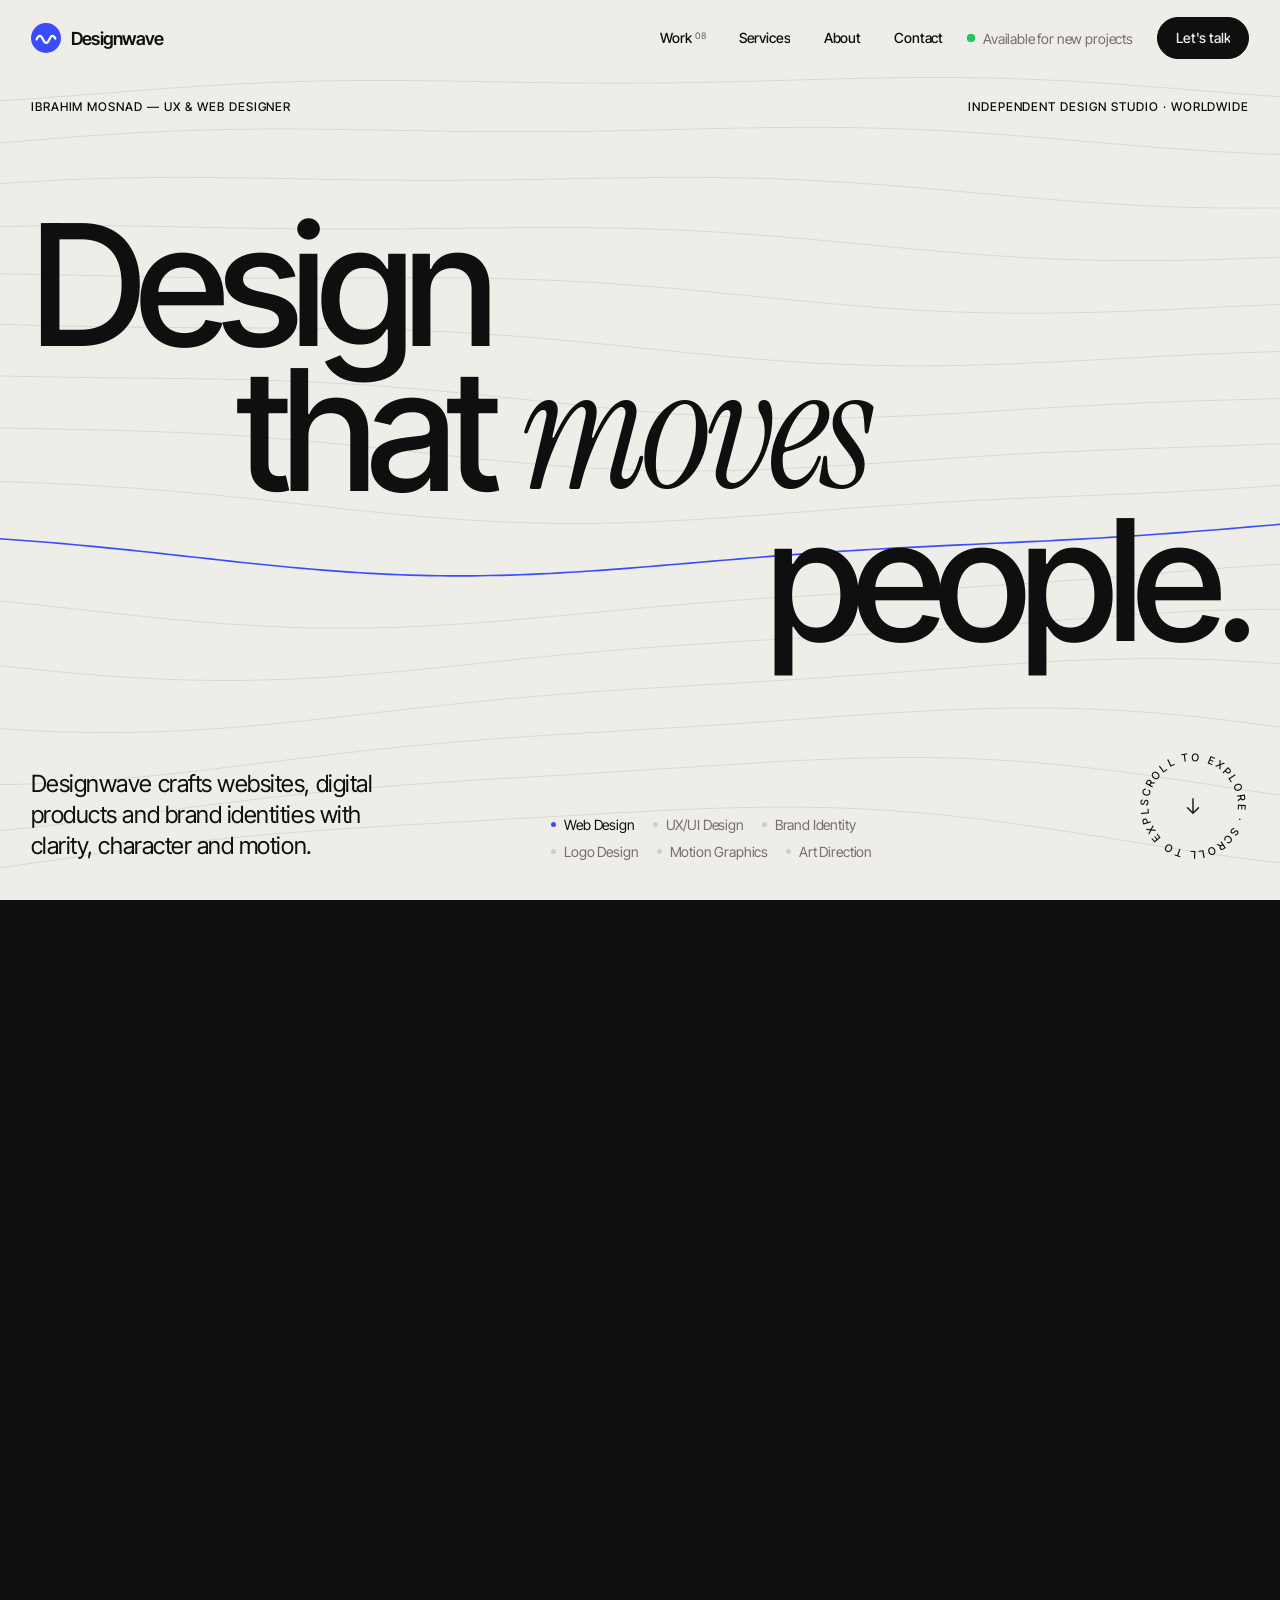
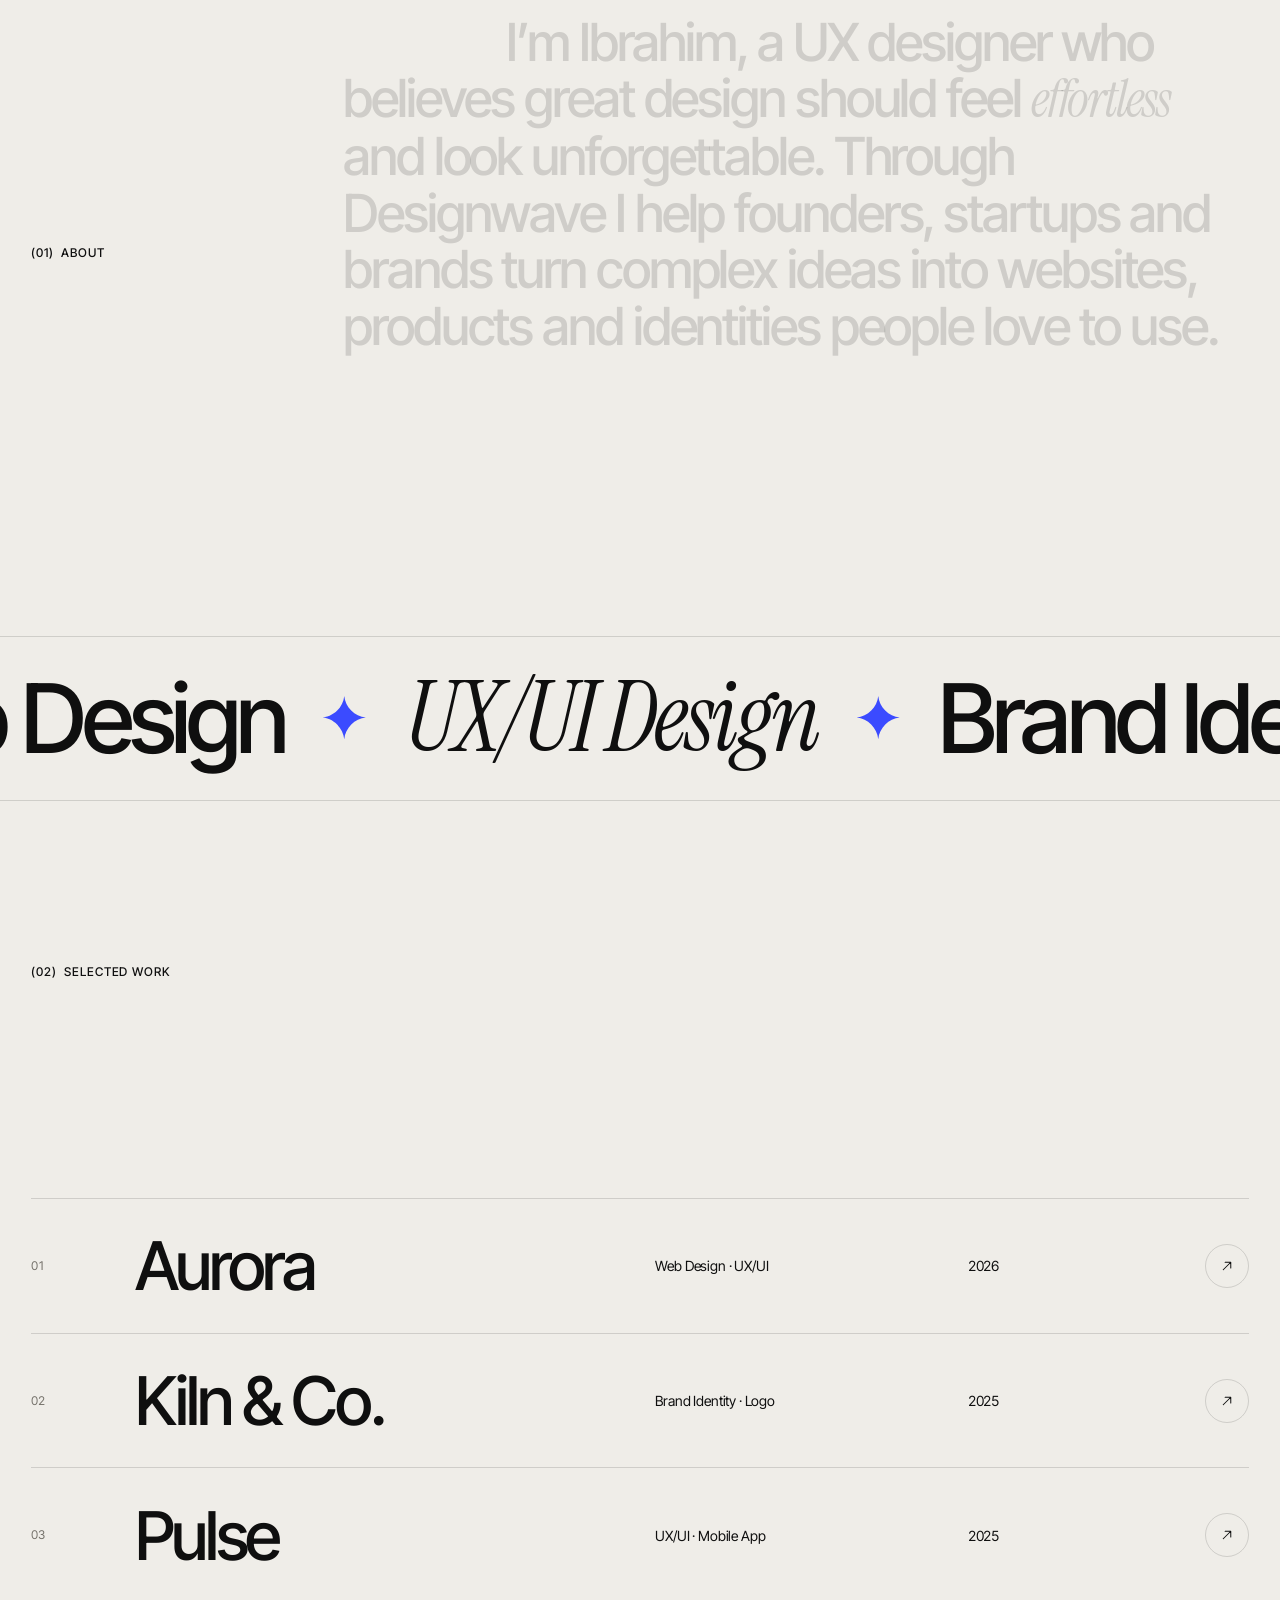
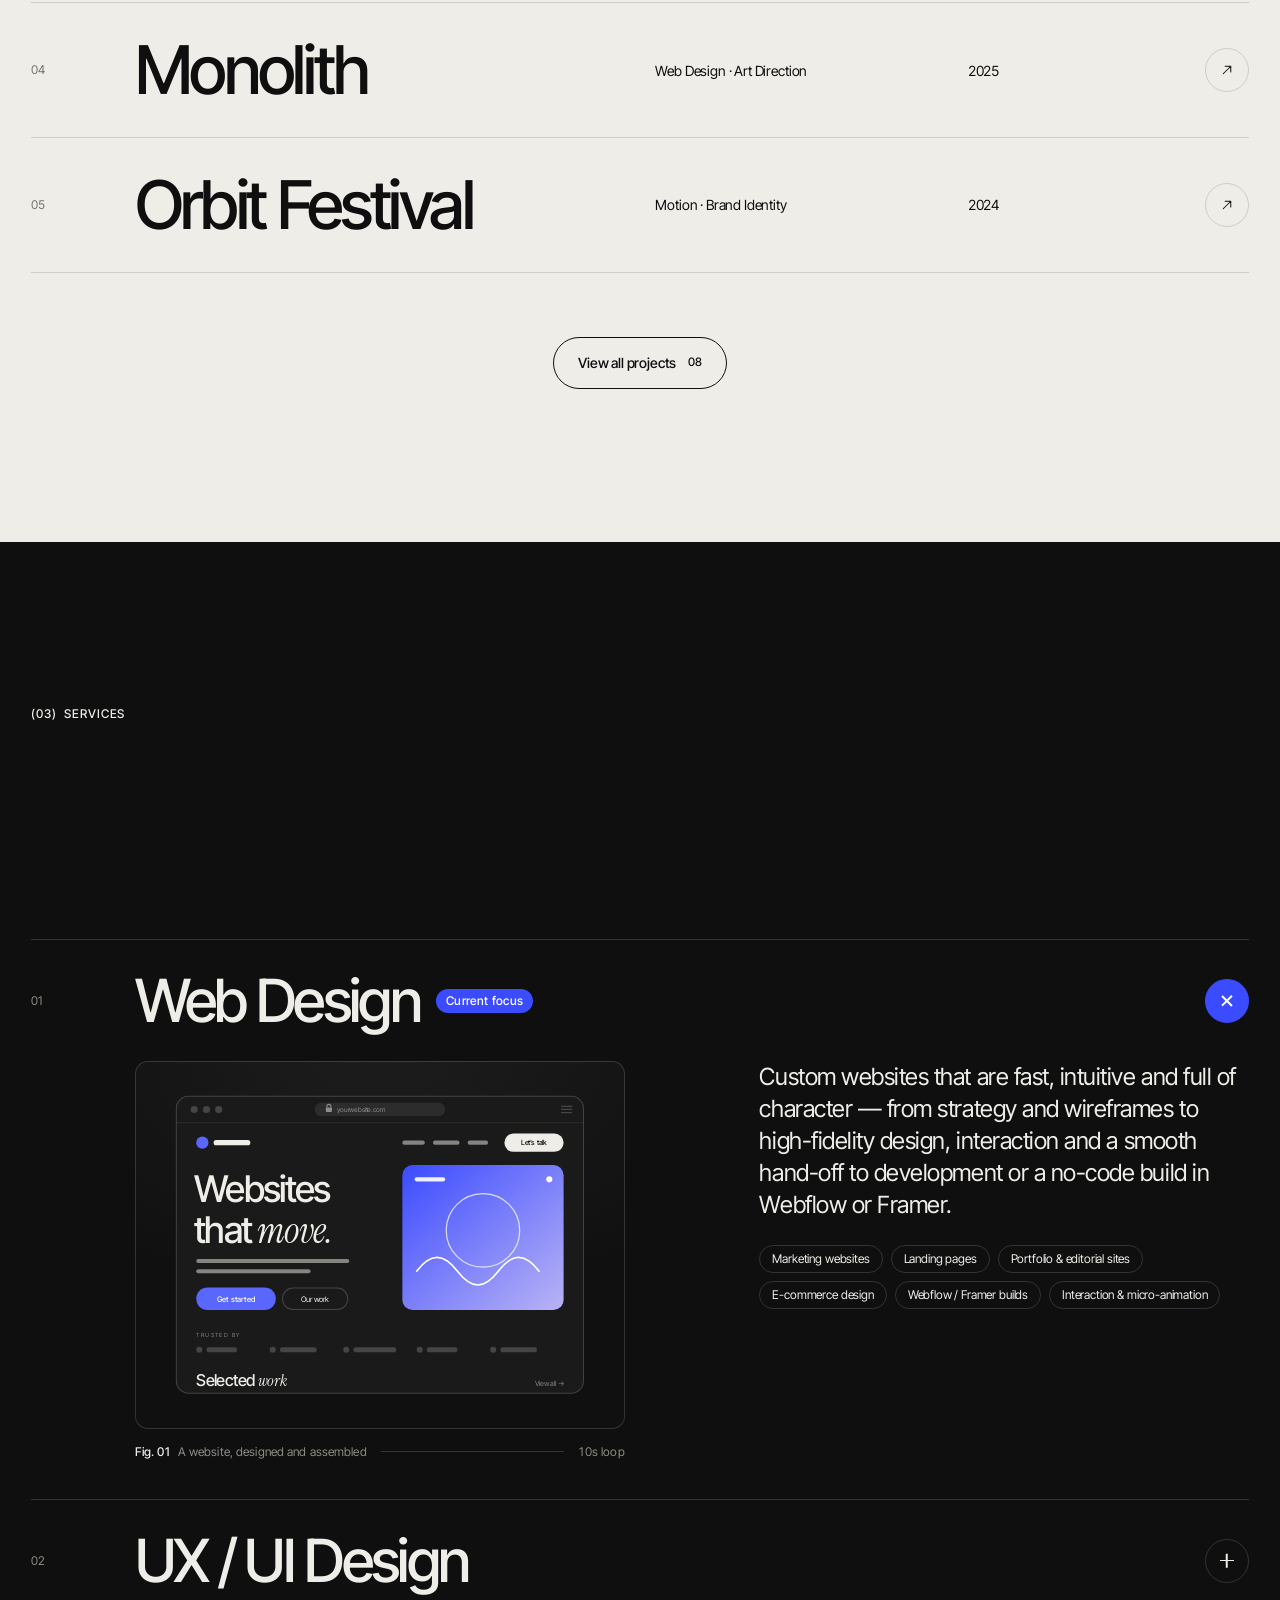
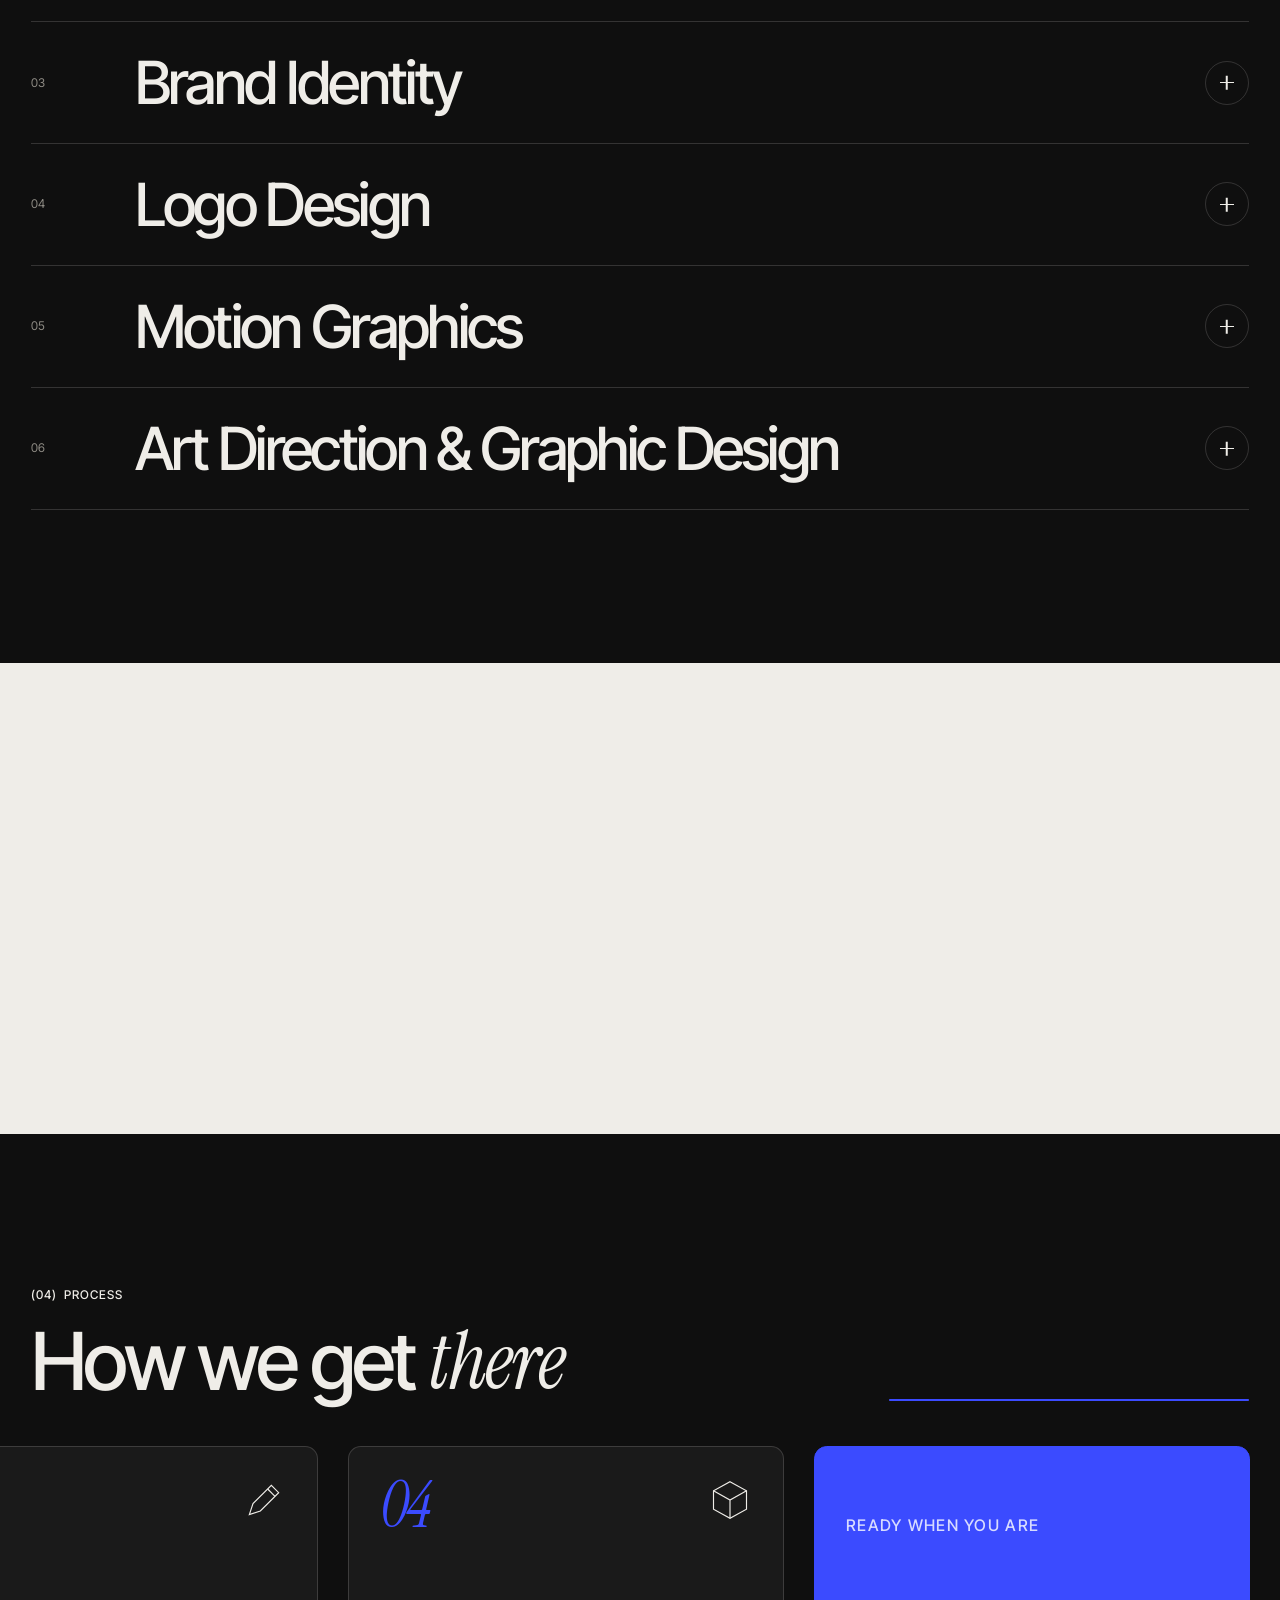
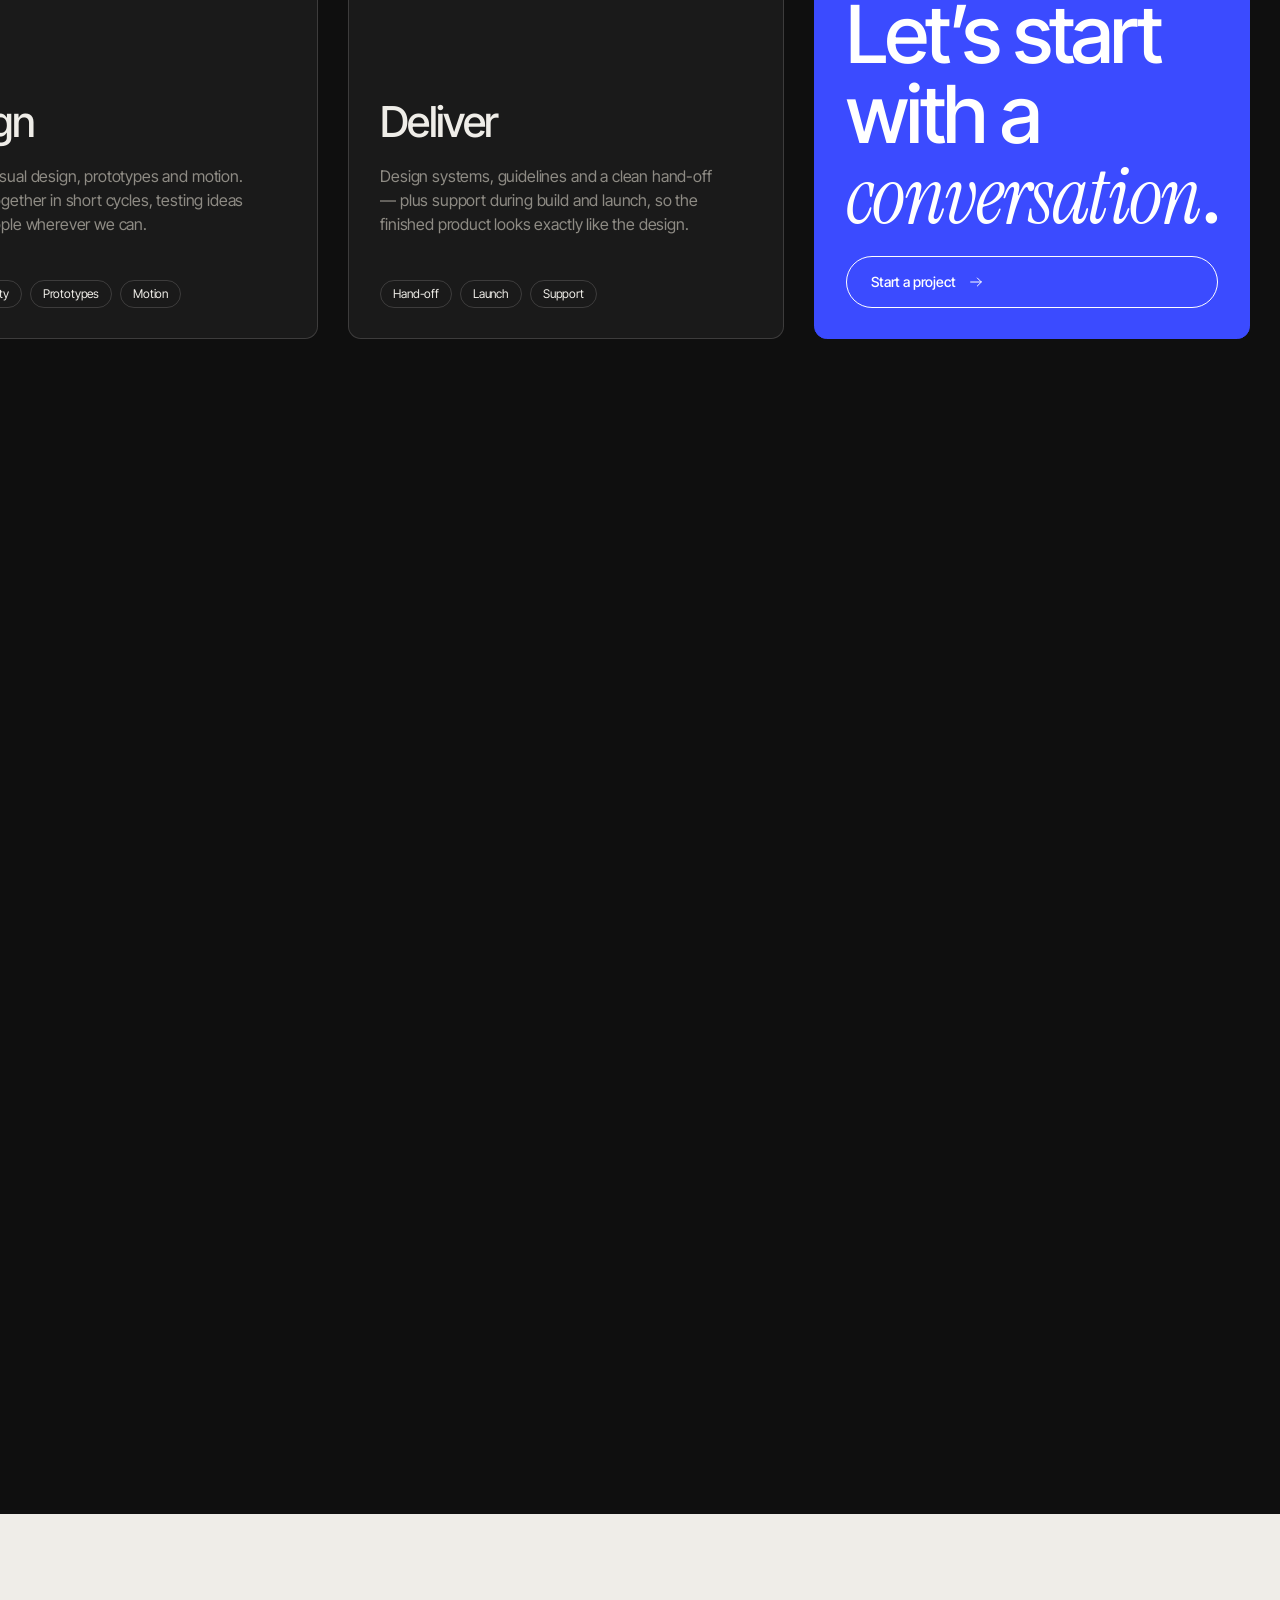
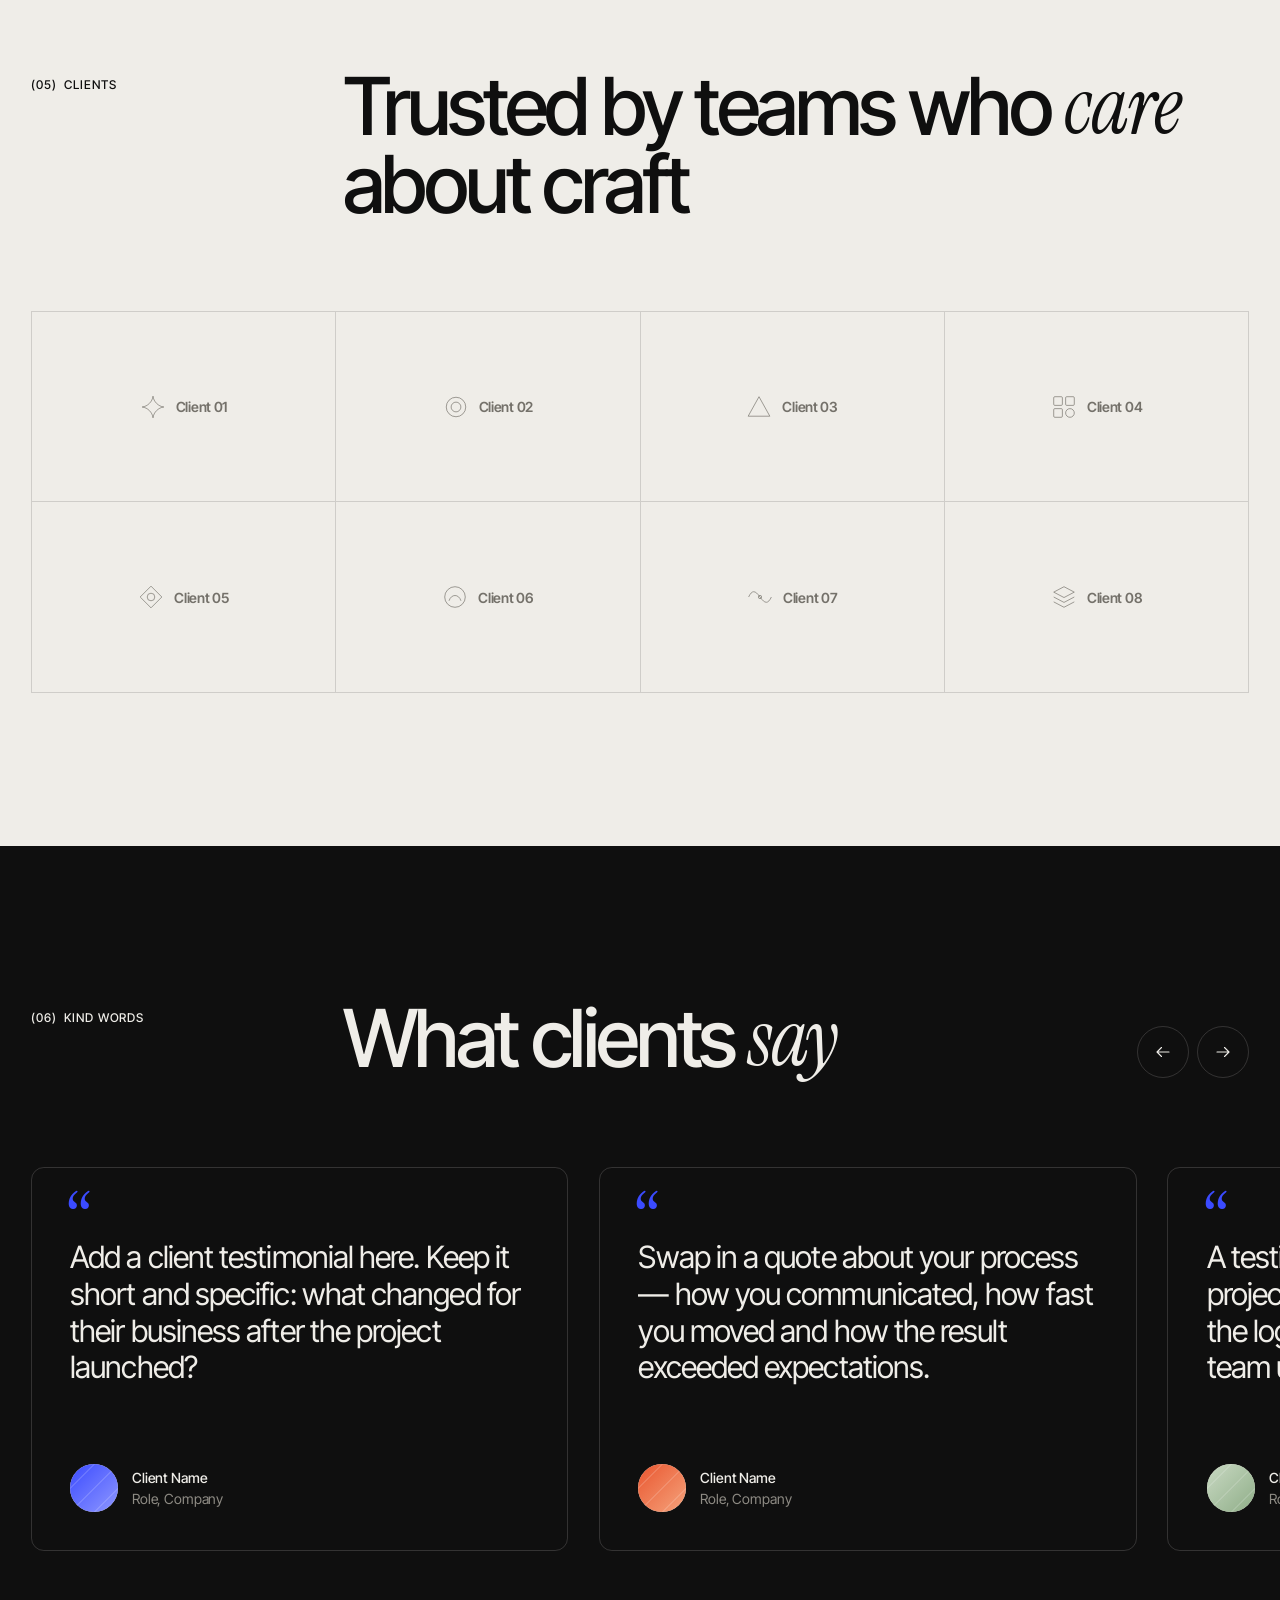
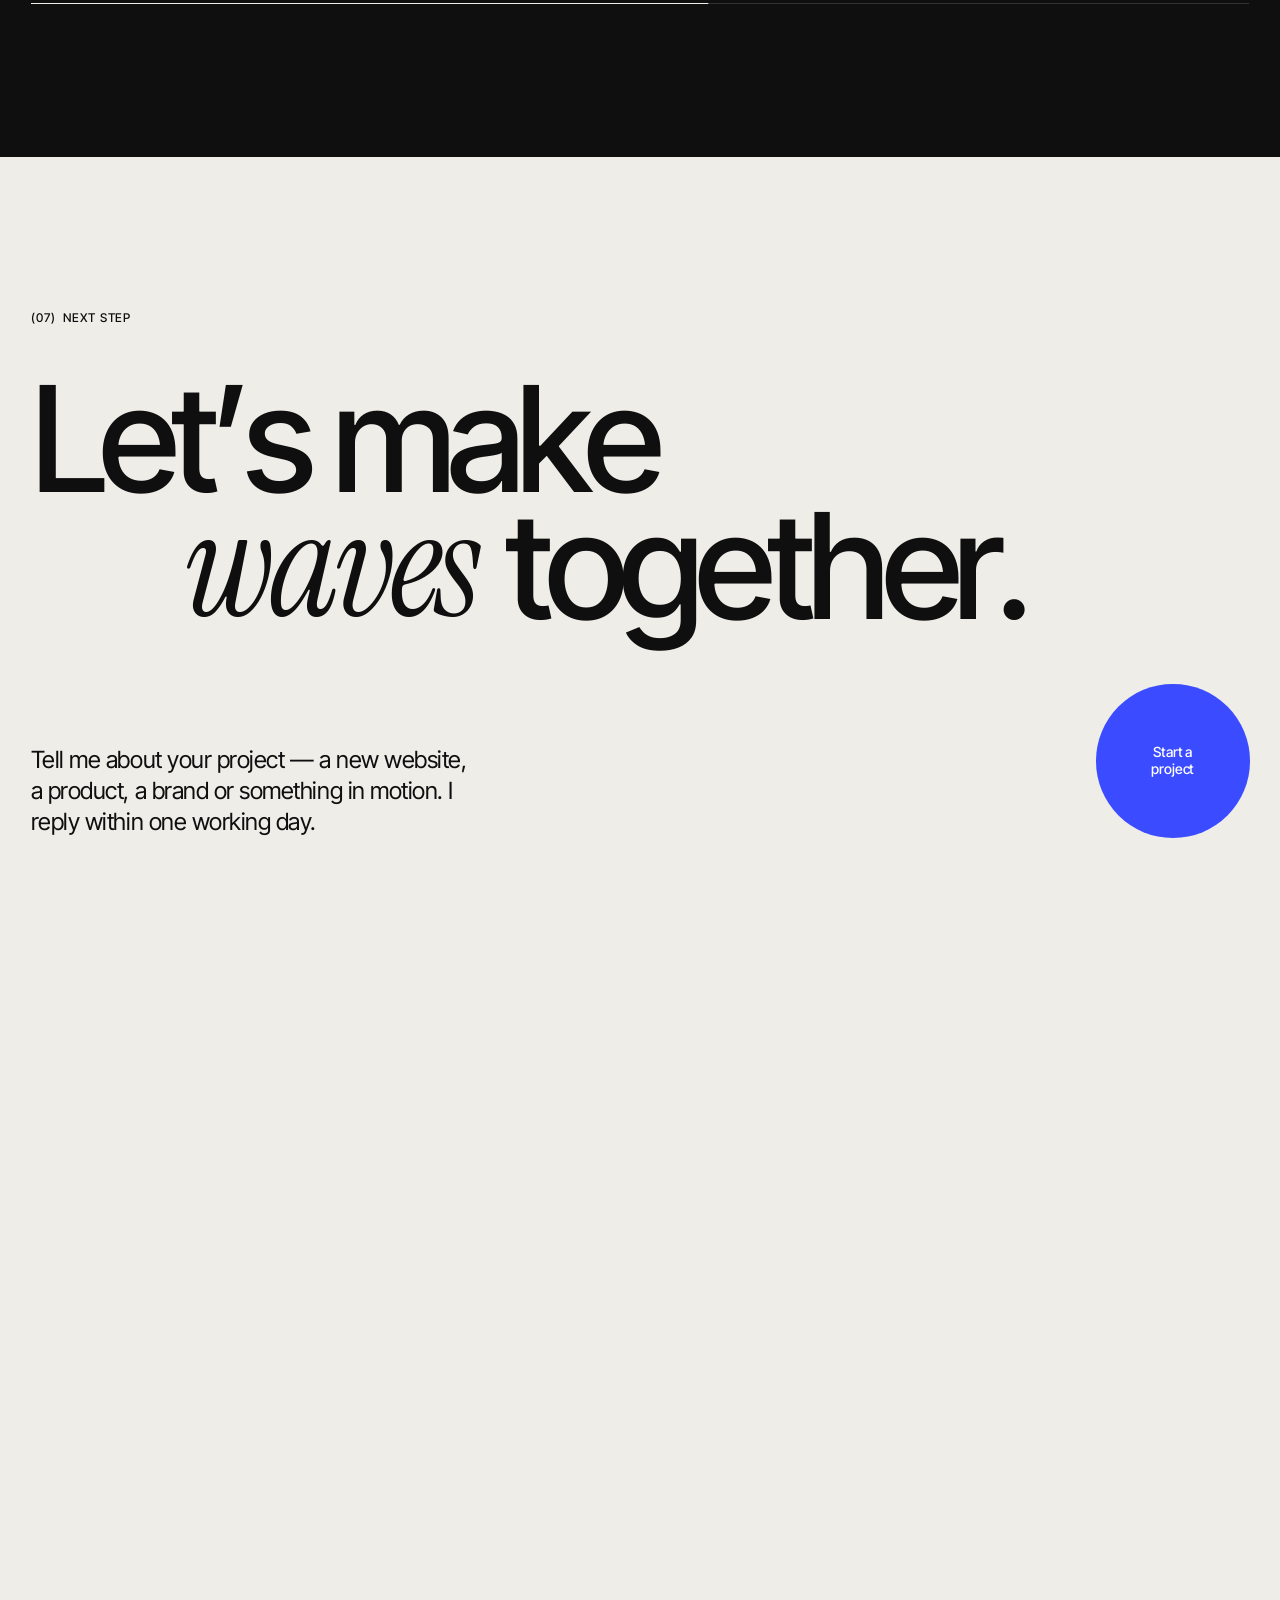
==== commit eb03b683: "Replace the showreel with a one-line motion piece and add Vercel config A single continuous line now" ====
--- a/index.html
+++ b/index.html
@@ -18,6 +18,7 @@
   <link rel="stylesheet" href="https://fonts.googleapis.com/css2?family=Instrument+Serif:ital@0;1&amp;family=Inter+Tight:wght@400;500;600&amp;display=swap">
   <link rel="stylesheet" href="assets/css/style.css">
   <link rel="stylesheet" href="assets/css/service-anims.css">
+  <link rel="stylesheet" href="assets/css/reel.css">
   <script>!function(d){var h=d.documentElement;h.classList.add('js');try{if(sessionStorage.getItem('dw-nav')){sessionStorage.removeItem('dw-nav');h.classList.add('is-entering')}else if(!sessionStorage.getItem('dw-loaded')){h.classList.add('is-preloading')}}catch(e){}}(document);</script>
   <script src="assets/js/main.js" defer></script>
 </head>
@@ -108,16 +109,68 @@
 
     <section class="reel" id="reel" data-reel aria-label="Showreel">
       <div class="reel__sticky">
-        <div class="reel__frame" data-cursor="view" data-cursor-label="Play reel">
-          <div class="media">
-            <!-- REPLACE: showreel loop, e.g. <video src="assets/video/reel-loop.mp4" autoplay muted loop playsinline></video> -->
-            <div class="ph ph--dark" data-ph="Showreel loop — 16:9 video"></div>
+        <!-- One-line showreel: a single stroke draws every discipline, then becomes the Designwave logo.
+             Scenes and timing are generated into this SVG + the JSON below; playback lives in main.js (initLineReel). -->
+        <div class="reel__frame" data-line-reel data-state="idle" data-cursor="view" data-cursor-label="Play">
+          <svg class="rl-svg" aria-hidden="true" focusable="false">
+            <defs>
+              <linearGradient id="rl-g-blue" x1="0" y1="0" x2="1" y2="1"><stop offset="0" stop-color="#3b4bff"/><stop offset="1" stop-color="#b9b3f5"/></linearGradient>
+              <linearGradient id="rl-g-warm" x1="0" y1="0" x2="1" y2="1"><stop offset="0" stop-color="#ee6a44"/><stop offset="1" stop-color="#f1d86a"/></linearGradient>
+              <radialGradient id="rl-g-halo"><stop offset="0" stop-color="#3b4bff" stop-opacity=".35"/><stop offset="1" stop-color="#3b4bff" stop-opacity="0"/></radialGradient>
+              <pattern id="rl-grid" width="80" height="80" patternUnits="userSpaceOnUse"><circle cx="40" cy="40" r="1.8" fill="#efede8" fill-opacity=".07"/></pattern>
+            </defs>
+            <g class="rl-world">
+              <rect x="-2000" y="-1000" width="11000" height="5000" fill="url(#rl-grid)"/>
+              <g class="rl-journey">
+                <g class="rl-back"><rect class="rl-fx rl-panel" data-fx="ux:0.16" x="240" y="655" width="150" height="90" rx="18"/><rect class="rl-fx rl-panel" data-fx="ux:0.3" x="460" y="525" width="150" height="90" rx="18"/><rect class="rl-fx rl-panel" data-fx="ux:0.44" x="460" y="785" width="150" height="90" rx="18"/><rect class="rl-fx rl-screen" data-fx="ux:0.5" x="760" y="460" width="240" height="480" rx="40"/><rect class="rl-fx rl-panel" data-fx="web:0.2" x="1460" y="1040" width="780" height="480" rx="20"/><rect class="rl-fx" data-fx="web:0.62" x="1880" y="1140" width="320" height="230" rx="14" fill="url(#rl-g-blue)"/><path class="rl-fx" data-fx="c2:0.05" d="M1510 1422a12 12 0 0 1 12-12h186a12 12 0 0 1 12 12v42H1510z" fill="#ee6a44" fill-opacity=".85"/><path class="rl-fx" data-fx="c2:0.16999999999999998" d="M1745 1422a12 12 0 0 1 12-12h186a12 12 0 0 1 12 12v42H1745z" fill="#8fb489" fill-opacity=".85"/><path class="rl-fx" data-fx="c2:0.29" d="M1980 1422a12 12 0 0 1 12-12h186a12 12 0 0 1 12 12v42H1980z" fill="#b9b3f5" fill-opacity=".85"/><path class="rl-fx rl-acf" data-fx="brand:0.22" d="M2680 700a170 170 0 0 1 340 0z"/><circle class="rl-fx rl-fx--pop" data-fx="brand:0.6" cx="3160" cy="540" r="45" fill="#5a67ff"/><circle class="rl-fx rl-fx--pop" data-fx="brand:0.6599999999999999" cx="3280" cy="540" r="45" fill="#ee6a44"/><circle class="rl-fx rl-fx--pop" data-fx="brand:0.72" cx="3400" cy="540" r="45" fill="#f1d86a"/><rect class="rl-fx" data-fx="brand:0.95" x="3140" y="670" width="300" height="170" rx="12" fill="#efede8"/><rect class="rl-fx rl-panel" data-fx="motion:0.12" x="3840" y="1040" width="300" height="180" rx="16"/><rect class="rl-fx" data-fx="art:0.34" x="5300" y="488" width="300" height="424" fill="#3b4bff"/><circle class="rl-fx rl-fx--pop" data-fx="art:0.5" cx="5450" cy="650" r="70" fill="#ee6a44"/><rect class="rl-fx" data-fx="art:0.14" x="5060" y="530" width="160" height="120" rx="10" fill="url(#rl-g-warm)"/><rect class="rl-fx rl-panel" data-fx="journal:0.12" x="6260" y="1030" width="780" height="500" rx="18"/><rect class="rl-fx" data-fx="journal:0.36" x="6300" y="1130" width="380" height="200" rx="12" fill="url(#rl-g-blue)"/><circle class="rl-fx rl-fx--pop" data-fx="journal:0.7" cx="6740" cy="1292" r="18" fill="#b9b3f5"/><path class="rl-fx" data-fx="finale:0.04" d="M6300 1380a10 10 0 0 1 10-10h210a10 10 0 0 1 10 10v58H6300z" fill="#ee6a44" fill-opacity=".85"/><path class="rl-fx" data-fx="finale:0.09" d="M6550 1380a10 10 0 0 1 10-10h210a10 10 0 0 1 10 10v58H6550z" fill="#8fb489" fill-opacity=".85"/><path class="rl-fx" data-fx="finale:0.14" d="M6800 1380a10 10 0 0 1 10-10h210a10 10 0 0 1 10 10v58H6800z" fill="#b9b3f5" fill-opacity=".85"/></g>
+                <g class="rl-lines">
+        <path class="rl-seg" data-seg="intro" d="M-500 700Q-450 608 -400 700Q-350 792 -300 700Q-250 608 -200 700Q-150 792 -100 700Q-50 608 0 700Q50 792 100 700Q150 608 200 700"/>
+        <path class="rl-seg" data-seg="ux" d="M200 700L240 700L240 700L240 673A18 18 0 0 1 258 655L315 655L372 655A18 18 0 0 1 390 673L390 700L390 727A18 18 0 0 1 372 745L315 745L258 745A18 18 0 0 1 240 727L240 700L240 673A18 18 0 0 1 258 655L315 655L372 655A18 18 0 0 1 390 673L390 700C422 700 426 570 456 570L460 570L447.6 576.6L460 570L447.6 563.4L460 570L460 570L460 543A18 18 0 0 1 478 525L535 525L592 525A18 18 0 0 1 610 543L610 570L610 597A18 18 0 0 1 592 615L535 615L478 615A18 18 0 0 1 460 597L460 570L460 543A18 18 0 0 1 478 525L535 525L592 525A18 18 0 0 1 610 543L610 570L610 597A18 18 0 0 1 592 615L535 615L535 785L528.4 772.6L535 785L541.6 772.6L535 785L535 785L592 785A18 18 0 0 1 610 803L610 830L610 857A18 18 0 0 1 592 875L535 875L478 875A18 18 0 0 1 460 857L460 830L460 803A18 18 0 0 1 478 785L535 785L592 785A18 18 0 0 1 610 803L610 830C670 830 700 700 756 700L760 700L747.6 706.6L760 700L747.6 693.4L760 700L760 700L760 500A40 40 0 0 1 800 460L880 460L960 460A40 40 0 0 1 1000 500L1000 700L1000 900A40 40 0 0 1 960 940L880 940L800 940A40 40 0 0 1 760 900L760 700L760 500A40 40 0 0 1 800 460L880 460L852 460L856 474L904 474L908 460L960 460A40 40 0 0 1 1000 500L1000 530L760 530L760 560L1000 560L760 720L1000 720L760 560L760 750L960 750A13 13 0 0 1 960 776L785 776A13 13 0 0 0 785 802L900 802C900 828 880 824 880 850L880 850L948 850A22 22 0 0 1 970 872L970 872L970 872A22 22 0 0 1 948 894L880 894L812 894A22 22 0 0 1 790 872L790 872L790 872A22 22 0 0 1 812 850L880 850L948 850A22 22 0 0 1 970 872L970 872L1000 872C1050 872 1050 700 1100 700"/>
+        <path class="rl-seg" data-seg="c1" d="M1100 700C1250 700 1250 1280 1400 1280"/>
+        <path class="rl-seg" data-seg="web" d="M1400 1280L1460 1280L1460 1280L1460 1060A20 20 0 0 1 1480 1040L1850 1040L2220 1040A20 20 0 0 1 2240 1060L2240 1280L2240 1500A20 20 0 0 1 2220 1520L1850 1520L1480 1520A20 20 0 0 1 1460 1500L1460 1280L1460 1060A20 20 0 0 1 1480 1040L1850 1040L2220 1040A20 20 0 0 1 2240 1060L2240 1280L2240 1090L1460 1090L1460 1160L1830 1160A22.5 22.5 0 0 1 1830 1205L1510 1205A22.5 22.5 0 0 0 1510 1250L1780 1250C1780 1280 1580 1270 1580 1300L1580 1300L1628 1300A22 22 0 0 1 1650 1322L1650 1322L1650 1322A22 22 0 0 1 1628 1344L1580 1344L1532 1344A22 22 0 0 1 1510 1322L1510 1322L1510 1322A22 22 0 0 1 1532 1300L1580 1300L1628 1300A22 22 0 0 1 1650 1322L1650 1322C1730 1322 1800 1255 1880 1255L1880 1255L1880 1154A14 14 0 0 1 1894 1140L2040 1140L2186 1140A14 14 0 0 1 2200 1154L2200 1255L2200 1356A14 14 0 0 1 2186 1370L2040 1370L1894 1370A14 14 0 0 1 1880 1356L1880 1255L1880 1330L1960 1270L2010 1315L2060 1250L2200 1350C2235 1350 2235 1455 2190 1455L2190 1455L2190 1488A12 12 0 0 1 2178 1500L2085 1500L1992 1500A12 12 0 0 1 1980 1488L1980 1455L1980 1422A12 12 0 0 1 1992 1410L2085 1410L2178 1410A12 12 0 0 1 2190 1422L2190 1455L2190 1488A12 12 0 0 1 2178 1500L2085 1500L1992 1500A12 12 0 0 1 1980 1488L1980 1455L1955 1455L1955 1455L1955 1488A12 12 0 0 1 1943 1500L1850 1500L1757 1500A12 12 0 0 1 1745 1488L1745 1455L1745 1422A12 12 0 0 1 1757 1410L1850 1410L1943 1410A12 12 0 0 1 1955 1422L1955 1455L1955 1488A12 12 0 0 1 1943 1500L1850 1500L1757 1500A12 12 0 0 1 1745 1488L1745 1455L1720 1455L1720 1455L1720 1488A12 12 0 0 1 1708 1500L1615 1500L1522 1500A12 12 0 0 1 1510 1488L1510 1455L1510 1422A12 12 0 0 1 1522 1410L1615 1410L1708 1410A12 12 0 0 1 1720 1422L1720 1455L1720 1488A12 12 0 0 1 1708 1500L1615 1500L1522 1500A12 12 0 0 1 1510 1488L1510 1455L1510 1520L2220 1520A20 20 0 0 0 2240 1500L2240 1280L2300 1280"/>
+        <path class="rl-seg" data-seg="c2" d="M2300 1280C2450 1280 2450 700 2600 700"/>
+        <path class="rl-seg" data-seg="brand" d="M2600 700L2680 700A170 170 0 0 1 3020 700A170 170 0 0 1 2680 700L3020 700A170 170 0 0 1 3015.2 740L2684.8 740A170 170 0 0 0 2700 780L3000 780A170 170 0 0 1 2970.4 820L2729.6 820A170 170 0 0 0 3020 700C3070 700 3070 540 3115 540A45 45 0 0 1 3205 540A45 45 0 0 1 3115 540A45 45 0 0 1 3205 540L3235 540A45 45 0 0 1 3325 540A45 45 0 0 1 3235 540A45 45 0 0 1 3325 540L3355 540A45 45 0 0 1 3445 540A45 45 0 0 1 3355 540A45 45 0 0 1 3445 540C3485 540 3485 755 3440 755L3440 755L3440 828A12 12 0 0 1 3428 840L3290 840L3152 840A12 12 0 0 1 3140 828L3140 755L3140 682A12 12 0 0 1 3152 670L3290 670L3428 670A12 12 0 0 1 3440 682L3440 755C3470 755 3470 700 3500 700"/>
+        <path class="rl-seg" data-seg="c3" d="M3500 700C3650 700 3650 1280 3800 1280"/>
+        <path class="rl-seg" data-seg="motion" d="M3800 1280C3820 1280 3812 1130 3840 1130L3840 1130L3840 1056A16 16 0 0 1 3856 1040L3990 1040L4124 1040A16 16 0 0 1 4140 1056L4140 1130L4140 1204A16 16 0 0 1 4124 1220L3990 1220L3856 1220A16 16 0 0 1 3840 1204L3840 1130L3840 1200C3970 1200 4010 1060 4140 1060L4140 1130C4195 1130 4245 1300 4270 1460Q4345 1140 4420 1460Q4470 1260 4520 1460Q4555 1360 4590 1460Q4615 1420 4640 1460L4668 1460C4695 1460 4695 1300 4700 1280"/>
+        <path class="rl-seg" data-seg="c4" d="M4700 1280C4850 1280 4850 700 5000 700"/>
+        <path class="rl-seg" data-seg="art" d="M5000 700C5030 700 5030 590 5060 590L5060 590L5060 540A10 10 0 0 1 5070 530L5140 530L5210 530A10 10 0 0 1 5220 540L5220 590L5220 640A10 10 0 0 1 5210 650L5140 650L5070 650A10 10 0 0 1 5060 640L5060 590L5060 540A10 10 0 0 1 5070 530L5140 530L5210 530A10 10 0 0 1 5220 540L5220 590C5260 590 5260 700 5300 700L5300 700L5300 488L5450 488L5600 488L5600 700L5600 912L5450 912L5300 912L5300 700L5300 720L5450 720A70 70 0 0 1 5450 580A70 70 0 0 1 5450 720L5600 720L5600 760Q5575 746 5550 760Q5525 774 5500 760Q5475 746 5450 760Q5425 774 5400 760Q5375 746 5350 760Q5325 774 5300 760L5300 790Q5325 776 5350 790Q5375 804 5400 790Q5425 776 5450 790Q5475 804 5500 790Q5525 776 5550 790Q5575 804 5600 790L5600 890L5330 890L5600 890L5600 912C5750 912 5780 700 5900 700"/>
+        <path class="rl-seg" data-seg="c5" d="M5900 700C6050 700 6050 1280 6200 1280"/>
+        <path class="rl-seg" data-seg="journal" d="M6200 1280L6260 1280L6260 1280L6260 1048A18 18 0 0 1 6278 1030L6650 1030L7022 1030A18 18 0 0 1 7040 1048L7040 1280L7040 1512A18 18 0 0 1 7022 1530L6650 1530L6278 1530A18 18 0 0 1 6260 1512L6260 1280L6260 1048A18 18 0 0 1 6278 1030L6650 1030L7022 1030A18 18 0 0 1 7040 1048L7040 1280L7040 1100L6260 1100L6260 1230L6300 1230L6300 1230L6300 1142A12 12 0 0 1 6312 1130L6490 1130L6668 1130A12 12 0 0 1 6680 1142L6680 1230L6680 1318A12 12 0 0 1 6668 1330L6490 1330L6312 1330A12 12 0 0 1 6300 1318L6300 1230L6300 1142A12 12 0 0 1 6312 1130L6490 1130L6668 1130A12 12 0 0 1 6680 1142L6680 1230C6700 1230 6700 1160 6720 1160L7000 1160A20 20 0 0 1 7000 1200L6720 1200A20 20 0 0 0 6720 1240L6920 1240C6920 1275 6800 1292 6758 1292A18 18 0 0 1 6722 1292A18 18 0 0 1 6758 1292C6758 1340 6415 1330 6415 1370L6415 1370L6520 1370A10 10 0 0 1 6530 1380L6530 1435L6530 1490A10 10 0 0 1 6520 1500L6415 1500L6310 1500A10 10 0 0 1 6300 1490L6300 1435L6300 1380A10 10 0 0 1 6310 1370L6415 1370L6520 1370A10 10 0 0 1 6530 1380L6530 1435L6550 1435L6550 1435L6550 1380A10 10 0 0 1 6560 1370L6665 1370L6770 1370A10 10 0 0 1 6780 1380L6780 1435L6780 1490A10 10 0 0 1 6770 1500L6665 1500L6560 1500A10 10 0 0 1 6550 1490L6550 1435L6550 1380A10 10 0 0 1 6560 1370L6665 1370L6770 1370A10 10 0 0 1 6780 1380L6780 1435L6800 1435L6800 1435L6800 1380A10 10 0 0 1 6810 1370L6915 1370L7020 1370A10 10 0 0 1 7030 1380L7030 1435L7030 1490A10 10 0 0 1 7020 1500L6915 1500L6810 1500A10 10 0 0 1 6800 1490L6800 1435L6800 1380A10 10 0 0 1 6810 1370L6915 1370L7020 1370A10 10 0 0 1 7030 1380L7030 1435L7040 1435L7040 1280L7100 1280"/>
+        <path class="rl-seg" data-seg="finale" d="M7100 1280C7700 1280 5400 2150 3950 2150"/>
+                </g>
+                <g class="rl-front"><text class="rl-fx rl-fx--up rl-mono rl-mu" data-fx="ux:0.04" x="240" y="394" font-size="19">◇  checkout-flow.fig</text><g class="rl-fx rl-fx--up" data-fx="ux:0.2"><circle class="rl-ac" cx="266" cy="700" r="6"/><text class="rl-fg" x="282" y="707" font-size="21" font-weight="500">Discover</text></g><g class="rl-fx rl-fx--up" data-fx="ux:0.33999999999999997"><circle class="rl-ac" cx="486" cy="570" r="6"/><text class="rl-fg" x="502" y="577" font-size="21" font-weight="500">Browse</text></g><g class="rl-fx rl-fx--up" data-fx="ux:0.48"><circle class="rl-ac" cx="486" cy="830" r="6"/><text class="rl-fg" x="502" y="837" font-size="21" font-weight="500">Checkout</text></g><g class="rl-fx" data-fx="c1:0.05"><rect x="760" y="560" width="240" height="160" fill="url(#rl-g-blue)"/><circle cx="930" cy="615" r="22" fill="#f1d86a"/><path d="M760 700c40-30 70-30 110-6s70 20 130-18V720H760z" fill="#131313" fill-opacity=".35"/></g><g class="rl-fx rl-fx--pop" data-fx="c1:0.25"><rect class="rl-acf" x="790" y="850" width="180" height="44" rx="22"/><text x="880" y="879" font-size="18" font-weight="500" fill="#fff" text-anchor="middle">Continue</text></g><text class="rl-fx rl-fx--up rl-fg" data-fx="c1:0.15" x="782" y="552" font-size="15" font-weight="600">9:41</text><text class="rl-fx rl-fx--up rl-mono rl-mu" data-fx="web:0.04" x="1440" y="974" font-size="19">◇  home — desktop 1440</text><g class="rl-fx" data-fx="web:0.24"><circle class="rl-mu2f" cx="1495" cy="1065" r="7"/><circle class="rl-mu2f" cx="1520" cy="1065" r="7"/><circle class="rl-mu2f" cx="1545" cy="1065" r="7"/><rect class="rl-panel2" x="1740" y="1053" width="220" height="24" rx="12"/><circle class="rl-acf" cx="1510" cy="1118" r="9"/><rect class="rl-mu2f" x="2020" y="1115" width="44" height="6" rx="3"/><rect class="rl-mu2f" x="2080" y="1115" width="44" height="6" rx="3"/><rect class="rl-mu2f" x="2140" y="1115" width="44" height="6" rx="3"/></g><circle class="rl-fx rl-fx--pop" data-fx="web:0.66" cx="2120" cy="1200" r="24" fill="#f1d86a"/><g class="rl-fx rl-fx--pop" data-fx="web:0.5"><rect class="rl-acf" x="1510" y="1300" width="140" height="44" rx="22"/><text x="1580" y="1328" font-size="17" font-weight="500" fill="#fff" text-anchor="middle">Get started</text></g><text class="rl-fx rl-fx--up rl-mono rl-mu" data-fx="brand:0.04" x="2640" y="394" font-size="19">◇  brand-guidelines.pdf</text><text class="rl-fx rl-fx--up rl-mono rl-mu" data-fx="brand:0.64" x="3160" y="616" font-size="16" text-anchor="middle">#5A67FF</text><text class="rl-fx rl-fx--up rl-mono rl-mu" data-fx="brand:0.7" x="3280" y="616" font-size="16" text-anchor="middle">#EE6A44</text><text class="rl-fx rl-fx--up rl-mono rl-mu" data-fx="brand:0.76" x="3400" y="616" font-size="16" text-anchor="middle">#F1D86A</text><g class="rl-fx rl-fx--up" data-fx="c3:0.1"><path d="M3170 732a26 26 0 0 1 52 0z" class="rl-acf"/><rect class="rl-acf" x="3170" y="736" width="52" height="5"/><rect class="rl-acf" x="3174" y="745" width="44" height="5"/><text x="3170" y="800" font-size="30" font-weight="600" fill="#131313" letter-spacing="-1">Lumen</text><rect x="3320" y="778" width="90" height="5" rx="2.5" fill="#131313" fill-opacity=".4"/><rect x="3320" y="792" width="64" height="5" rx="2.5" fill="#131313" fill-opacity=".4"/></g><g class="rl-fx rl-fx--up" data-fx="c3:0.3"><text class="rl-fg rl-serif" x="3140" y="932" font-size="78">Aa</text><text class="rl-mono rl-mu" x="3250" y="908" font-size="15">Instrument Serif</text><text class="rl-mono rl-mu" x="3250" y="930" font-size="15">Inter Tight</text></g><text class="rl-fx rl-fx--up rl-mono rl-mu" data-fx="motion:0.04" x="3840" y="974" font-size="19">◇  bounce-study — 24 fps</text><g class="rl-fx" data-fx="motion:0.3"><path d="M3840 1200H3970M4140 1060H4010" class="rl-acs" stroke-width="2"/><circle cx="3970" cy="1200" r="7" class="rl-acf"/><circle cx="4010" cy="1060" r="7" class="rl-acf"/><text class="rl-mono rl-mu" x="3856" y="1068" font-size="14">ease-in-out</text></g><path class="rl-fx rl-mu2s" data-fx="motion:0.55" d="M4240 1462H4680" stroke-width="2"/><ellipse class="rl-fx rl-fx--pop" data-fx="motion:0.62" cx="4200" cy="1190" rx="16" ry="16" fill="#5a67ff" fill-opacity="0.2"/><ellipse class="rl-fx rl-fx--pop" data-fx="motion:0.665" cx="4256" cy="1385" rx="13" ry="19" fill="#5a67ff" fill-opacity="0.3"/><ellipse class="rl-fx rl-fx--pop" data-fx="motion:0.71" cx="4270" cy="1448" rx="22" ry="12" fill="#5a67ff" fill-opacity="0.45"/><ellipse class="rl-fx rl-fx--pop" data-fx="motion:0.755" cx="4345" cy="1301" rx="16" ry="16" fill="#5a67ff" fill-opacity="0.55"/><ellipse class="rl-fx rl-fx--pop" data-fx="motion:0.8" cx="4420" cy="1448" rx="21" ry="12" fill="#5a67ff" fill-opacity="0.65"/><ellipse class="rl-fx rl-fx--pop" data-fx="motion:0.845" cx="4470" cy="1361" rx="16" ry="16" fill="#5a67ff" fill-opacity="0.75"/><ellipse class="rl-fx rl-fx--pop" data-fx="motion:0.89" cx="4520" cy="1448" rx="20" ry="12" fill="#5a67ff" fill-opacity="0.85"/><ellipse class="rl-fx rl-fx--pop" data-fx="motion:0.935" cx="4653" cy="1444" rx="16" ry="16" fill="#5a67ff" fill-opacity="1"/><g class="rl-fx rl-fx--up" data-fx="c4:0.1"><path d="M3840 1530H4660" class="rl-mu2s" stroke-width="2"/><path d="M3900 1521l9 9-9 9-9-9z" class="rl-fgf"/><path d="M4060 1521l9 9-9 9-9-9z" class="rl-fgf"/><path d="M4270 1521l9 9-9 9-9-9z" class="rl-fgf"/><path d="M4420 1521l9 9-9 9-9-9z" class="rl-fgf"/><path d="M4520 1521l9 9-9 9-9-9z" class="rl-fgf"/><path d="M4640 1521l9 9-9 9-9-9z" class="rl-fgf"/><path d="M4350 1508V1552" stroke="#ee6a44" stroke-width="3"/></g><text class="rl-fx rl-fx--up rl-mono rl-mu" data-fx="art:0.04" x="5040" y="394" font-size="19">◇  campaign-poster — A2</text><g class="rl-fx rl-fx--up" data-fx="art:0.2"><rect class="rl-mu2s" stroke-dasharray="8 8" fill="none" stroke-width="2" x="5060" y="750" width="160" height="120" rx="10"/><text class="rl-mono rl-mu" x="5060" y="894" font-size="14">moodboard / 02</text></g><g class="rl-fx rl-fx--up" data-fx="art:0.92"><text class="rl-serif" x="5322" y="876" font-size="68" fill="#efede8">Bloom</text><text x="5322" y="522" font-size="15" font-weight="600" fill="#efede8">N° 05</text><text x="5578" y="522" font-size="15" fill="#efede8" text-anchor="end">2026</text></g><g class="rl-fx" data-fx="c5:0.1"><path d="M5290 488h-26M5300 478v-26M5610 488h26M5600 478v-26M5290 912h-26M5300 922v26M5610 912h26M5600 922v26" class="rl-mu2s" stroke-width="2"/><rect x="5360" y="940" width="22" height="16" fill="#00a3e0"/><rect x="5386" y="940" width="22" height="16" fill="#e6007e"/><rect x="5412" y="940" width="22" height="16" fill="#ffe600"/><rect x="5438" y="940" width="22" height="16" fill="#111"/><rect x="5464" y="940" width="22" height="16" fill="#bbb"/><rect x="5490" y="940" width="22" height="16" fill="#777"/><rect x="5516" y="940" width="22" height="16" fill="#444"/></g><text class="rl-fx rl-fx--up rl-mono rl-mu" data-fx="journal:0.04" x="6240" y="974" font-size="19">◇  designwave / journal</text><g class="rl-fx rl-fx--up" data-fx="journal:0.2"><text class="rl-serif rl-fg" x="6300" y="1082" font-size="40">The Journal</text><text class="rl-mu" x="7000" y="1078" font-size="17" text-anchor="end">Notes · Process · Ideas</text></g><path class="rl-fx" data-fx="journal:0.4" d="M6340 1280c40-40 80-40 120 0s80 40 120 0 70-36 80-20" fill="none" stroke="#fff" stroke-width="7" stroke-linecap="round"/><g class="rl-fx rl-fx--pop" data-fx="journal:0.46"><rect class="rl-acf" x="6720" y="1127" width="96" height="24" rx="12"/><text x="6768" y="1144" font-size="13" font-weight="600" fill="#fff" text-anchor="middle" letter-spacing="1.5">PROCESS</text></g><text class="rl-fx rl-fx--up rl-mu" data-fx="journal:0.74" x="6772" y="1298" font-size="17">By Ibrahim Mosnad · 6 min read</text><text class="rl-fx rl-fx--up rl-fg" data-fx="finale:0.08" x="6316" y="1472" font-size="19" font-weight="500">On grids</text><text class="rl-fx rl-fx--up rl-fg" data-fx="finale:0.13" x="6566" y="1472" font-size="19" font-weight="500">Motion notes</text><text class="rl-fx rl-fx--up rl-fg" data-fx="finale:0.18" x="6816" y="1472" font-size="19" font-weight="500">Type pairing</text></g>
+              </g>
+              <g class="rl-logo">
+                <circle class="rl-fx" data-fx="hold2:0" cx="3650" cy="2150" r="630" fill="url(#rl-g-halo)"/>
+                <g class="rl-lines"><path class="rl-seg" data-seg="logo" d="M3950 2150A300 300 0 0 1 3350 2150A300 300 0 0 1 3950 2150A300 300 0 0 1 3351.3 2178.1C3401.3 2178.1 3446.5 2215.1 3462.5 2178.1C3503.8 2084.4 3548.8 2084.4 3590 2178.1C3631.3 2271.9 3676.3 2271.9 3717.5 2178.1C3758.8 2084.4 3800 2091.9 3837.5 2159.4"/></g>
+                <g class="rl-fx rl-logo-mark" data-fx="hold2:0.02"><circle cx="3650" cy="2150" r="303" fill="#3b4bff"/><path class="rl-logo-wave" pathLength="1" d="M3462.5 2178.1C3503.8 2084.4 3548.8 2084.4 3590 2178.1C3631.3 2271.9 3676.3 2271.9 3717.5 2178.1C3758.8 2084.4 3800 2091.9 3837.5 2159.4" fill="none" stroke="#fff" stroke-width="45" stroke-linecap="round"/></g><text class="rl-fx rl-word" data-fx="hold2:0.16" x="3650" y="2640" font-size="160" font-weight="600" text-anchor="middle">Designwave</text><text class="rl-fx rl-fx--up rl-mu" data-fx="hold2:0.32" x="3650" y="2730" font-size="34" letter-spacing="7" text-anchor="middle">IBRAHIM MOSNAD — UX · WEB · BRAND · MOTION</text>
+              </g>
+              <g class="rl-pen"><circle class="rl-pen__glow" r="16"/><circle class="rl-pen__ring" r="9"/><circle class="rl-pen__dot" r="4.5"/></g>
+            </g>
+          </svg>
+          <p class="sr-only">Showreel: one continuous line draws a user flow and app screen, a website, a brand identity, a motion study, a poster campaign and the Designwave design journal, then pulls back to reveal the whole journey and becomes the Designwave logo.</p>
+          <div class="reel__ui">
+            <div class="reel__top"><span>Showreel<span class="reel__top-more"> — Designwave in one line</span></span><span class="reel__time" data-reel-time>00:00 / 00:00</span></div>
+            <div class="reel__chapter" data-reel-chapter aria-live="polite">
+              <span class="reel__num" data-reel-num></span>
+              <p class="reel__title" data-reel-title>Every identity starts with one line.</p>
+              <p class="reel__sub" data-reel-sub>Designwave — a showreel in a single stroke</p>
+            </div>
+            <div class="reel__controls">
+              <ol class="reel__steps" aria-label="Showreel chapters">
+                <li><button type="button" class="reel__step" data-reel-step="ux"><span>01</span> UX / UI</button></li>
+                <li><button type="button" class="reel__step" data-reel-step="web"><span>02</span> Web</button></li>
+                <li><button type="button" class="reel__step" data-reel-step="brand"><span>03</span> Brand Identity</button></li>
+                <li><button type="button" class="reel__step" data-reel-step="motion"><span>04</span> Motion Graphics</button></li>
+                <li><button type="button" class="reel__step" data-reel-step="art"><span>05</span> Art Direction</button></li>
+                <li><button type="button" class="reel__step" data-reel-step="journal"><span>06</span> Journal</button></li>
+                <li><button type="button" class="reel__step" data-reel-step="finale"><span>◎</span> Logo</button></li>
+              </ol>
+              <button class="reel__toggle" type="button" data-reel-toggle aria-label="Play showreel"><span class="reel__icon" aria-hidden="true"></span><span data-reel-toggle-label>Play</span></button>
+            </div>
+            <div class="reel__progress" aria-hidden="true"><i data-reel-progress></i></div>
           </div>
-          <button class="reel__play" type="button" data-modal-open="#reel-modal" data-magnetic="0.3"><svg class="icon" viewBox="0 0 24 24" aria-hidden="true"><path d="M7 4.5v15l13-7.5z"/></svg><span>Play reel</span></button>
-          <div class="reel__caption">
-            <p class="h2">Showreel <em>2026</em></p>
-            <p class="eyebrow">Web · UX · Brand · Motion</p>
-          </div>
+          <script type="application/json" id="rl-data">{"start":[-500,700],"segments":[{"id":"hold0","dur":1.1,"ease":"lin","camEase":"sine","ch":"intro","cam0":[-500,700,420,260],"cam1":[-500,700,420,260],"layer":"journey","pz":[0.8,0.8]},{"id":"intro","dur":1.9,"ease":"sine","camEase":"sine","ch":"intro","cam0":[-500,700,420,260],"cam1":[650,820,1250,1060],"layer":"journey","pz":[0.8,0.8]},{"id":"ux","dur":3.4,"ease":"sine","camEase":"lin","ch":"ux","cam0":[650,820,1250,1060],"cam1":[650,820,1170,992],"layer":"journey","pz":[0.8,0.8]},{"id":"c1","dur":0.9,"ease":"cubic","camEase":"cubic","ch":"web","cam0":[650,820,1170,992],"cam1":[1850,1400,1250,1060],"layer":"journey","pz":[0.8,0.8]},{"id":"web","dur":3.6,"ease":"sine","camEase":"lin","ch":"web","cam0":[1850,1400,1250,1060],"cam1":[1850,1400,1170,992],"layer":"journey","pz":[0.8,0.8]},{"id":"c2","dur":0.9,"ease":"cubic","camEase":"cubic","ch":"brand","cam0":[1850,1400,1170,992],"cam1":[3050,820,1250,1060],"layer":"journey","pz":[0.8,0.8]},{"id":"brand","dur":3.4,"ease":"sine","camEase":"lin","ch":"brand","cam0":[3050,820,1250,1060],"cam1":[3050,820,1170,992],"layer":"journey","pz":[0.8,0.8]},{"id":"c3","dur":0.9,"ease":"cubic","camEase":"cubic","ch":"motion","cam0":[3050,820,1170,992],"cam1":[4250,1400,1250,1060],"layer":"journey","pz":[0.8,0.8]},{"id":"motion","dur":3.2,"ease":"sine","camEase":"lin","ch":"motion","cam0":[4250,1400,1250,1060],"cam1":[4250,1400,1170,992],"layer":"journey","pz":[0.8,0.8]},{"id":"c4","dur":0.9,"ease":"cubic","camEase":"cubic","ch":"art","cam0":[4250,1400,1170,992],"cam1":[5450,820,1250,1060],"layer":"journey","pz":[0.8,0.8]},{"id":"art","dur":3.4,"ease":"sine","camEase":"lin","ch":"art","cam0":[5450,820,1250,1060],"cam1":[5450,820,1170,992],"layer":"journey","pz":[0.8,0.8]},{"id":"c5","dur":0.9,"ease":"cubic","camEase":"cubic","ch":"journal","cam0":[5450,820,1170,992],"cam1":[6650,1400,1250,1060],"layer":"journey","pz":[0.8,0.8]},{"id":"journal","dur":3.6,"ease":"sine","camEase":"lin","ch":"journal","cam0":[6650,1400,1250,1060],"cam1":[6650,1400,1170,992],"layer":"journey","pz":[0.8,0.8]},{"id":"finale","dur":2.8,"ease":"cubic","camEase":"cubic","ch":"finale","cam0":[6650,1400,1170,992],"cam1":[3350,1560,7900,2520],"layer":"journey","pz":[0.8,1]},{"id":"hold1","dur":0.9,"ease":"lin","camEase":"sine","ch":"finale","cam0":[3350,1560,7900,2520],"cam1":[3350,1560,7663,2444.4],"layer":"journey","pz":[1,1]},{"id":"logo","dur":3,"ease":"sine","camEase":"sine","ch":"finale","cam0":[3350,1560,7663,2444.4],"cam1":[3650,2400,2150,1600],"layer":"logo","pz":[1,0.62]},{"id":"hold2","dur":3.6,"ease":"lin","camEase":"sine","ch":"finale","cam0":[3650,2400,2150,1600],"cam1":[3650,2400,2000,1500],"layer":"journey","pz":[0.62,0.62]}],"chapters":[{"id":"intro","num":"","title":"Every identity starts with one line.","sub":"Designwave — a showreel in a single stroke"},{"id":"ux","num":"01","title":"UX / UI Design","sub":"Mapping the journey, then shaping every screen"},{"id":"web","num":"02","title":"Web Design","sub":"Interfaces that feel effortless and look unforgettable"},{"id":"brand","num":"03","title":"Brand Identity","sub":"Logo, colour and type working as one system"},{"id":"motion","num":"04","title":"Motion Graphics","sub":"Giving brands and interfaces a pulse"},{"id":"art","num":"05","title":"Art Direction","sub":"Campaigns and print, composed with intent"},{"id":"journal","num":"06","title":"The Journal","sub":"My own design blog — notes, process and ideas"},{"id":"finale","num":"","title":"One line. One identity.","sub":"UX · Web · Brand · Motion · Art direction"}]}</script>
         </div>
       </div>
     </section>
@@ -957,16 +1010,6 @@
         </div>
       </div>
     </section>
-
-    <div class="modal" id="reel-modal" role="dialog" aria-modal="true" aria-label="Showreel" aria-hidden="true">
-      <button class="modal__close" type="button" data-modal-close aria-label="Close showreel"><svg class="icon" viewBox="0 0 24 24" aria-hidden="true"><path d="M5 5l14 14M19 5L5 19"/></svg></button>
-      <div class="modal__box">
-        <div class="media">
-          <!-- REPLACE: full showreel, e.g. <video src="assets/video/reel.mp4" controls playsinline></video> -->
-          <div class="ph ph--dark" data-ph="Full showreel — video with sound"></div>
-        </div>
-      </div>
-    </div>
   </main>
 
   <footer class="footer">
--- a/assets/css/style.css
+++ b/assets/css/style.css
@@ -398,7 +398,6 @@
   background: rgba(255, 255, 255, 0.28);
 }
 .ph[data-ph=""]::after { display: none; }
-.reel__frame .ph { place-items: start; padding: calc(var(--header-h) + 24px) var(--gutter); }
 .ph--1 { --ph-a: #3b4bff; --ph-b: #8e97ff; --ph-fg: rgba(255, 255, 255, 0.9); }
 .ph--2 { --ph-a: #e9562f; --ph-b: #f5a37c; --ph-fg: rgba(255, 255, 255, 0.92); }
 .ph--3 { --ph-a: #1f1f1f; --ph-b: #4a4a48; --ph-fg: rgba(255, 255, 255, 0.8); }
@@ -452,25 +451,6 @@
   clip-path: inset(calc((1 - var(--p)) * 22%) calc((1 - var(--p)) * 28%) round calc((1 - var(--p)) * 28px + 0px));
   will-change: clip-path;
 }
-.reel__frame .media { position: absolute; inset: 0; border-radius: 0; aspect-ratio: auto; }
-.reel__frame .media > .ph { transform: scale(calc(1.25 - var(--p) * 0.25)); }
-.reel__caption {
-  position: absolute; left: var(--gutter); right: var(--gutter); bottom: var(--gutter); z-index: 2;
-  display: flex; justify-content: space-between; align-items: end; gap: 24px;
-  color: #fff; opacity: calc((var(--p) - 0.6) * 2.5);
-}
-.reel__caption .h2 { max-width: 14ch; }
-.reel__play {
-  position: absolute; left: 50%; top: 50%; z-index: 3;
-  width: 128px; height: 128px; margin: -64px 0 0 -64px; border-radius: 50%;
-  background: rgba(255, 255, 255, 0.92); color: var(--fg);
-  display: grid; place-items: center; gap: 0;
-  font-size: var(--fs-xs); font-weight: 500; letter-spacing: 0.08em; text-transform: uppercase;
-  transition: transform 0.5s var(--ease-out), background-color 0.3s;
-}
-.reel__play:hover { background: var(--accent); color: var(--accent-fg); }
-.reel__play .icon { width: 22px; height: 22px; fill: currentColor; stroke: none; margin-bottom: -18px; }
-
 /* Modal (showreel lightbox) */
 .modal {
   position: fixed; inset: 0; z-index: 800;
--- a/assets/css/reel.css
+++ b/assets/css/reel.css
@@ -0,0 +1,132 @@
+/* ==========================================================================
+   Designwave — one-line showreel
+   A single stroke travels through every discipline (UX/UI, web, brand,
+   motion, art direction, the journal) and resolves into the Designwave logo.
+   main.js (initLineReel) plays the timeline; this file styles the world,
+   the colour/type that blooms after the line, and the player controls.
+   ========================================================================== */
+.reel { height: 240vh; }
+.reel__frame { background: #0c0c0c; }
+
+.rl-svg { position: absolute; inset: 0; width: 100%; height: 100%; display: block; }
+.rl-svg text { font-family: var(--font-sans); }
+.rl-serif { font-family: var(--font-serif); font-style: italic; }
+.rl-mono { font-family: ui-monospace, "SF Mono", Menlo, Consolas, monospace; }
+
+.rl-fg, .rl-fgf { fill: #efede8; }
+.rl-mu { fill: rgba(239, 237, 232, 0.5); }
+.rl-mu2f { fill: rgba(239, 237, 232, 0.2); }
+.rl-ac, .rl-acf { fill: #5a67ff; }
+.rl-acs { stroke: #5a67ff; fill: none; }
+.rl-mu2s { stroke: rgba(239, 237, 232, 0.24); fill: none; }
+.rl-panel { fill: #161616; }
+.rl-panel2 { fill: #232323; }
+.rl-screen { fill: #101010; }
+
+/* The line */
+.rl-seg {
+  fill: none;
+  stroke: #efede8;
+  stroke-width: var(--rl-sw, 2.4);
+  stroke-linecap: round;
+  stroke-linejoin: round;
+}
+
+/* The pen tip */
+.rl-pen { transition: opacity 0.8s var(--ease-out); }
+.rl-pen.is-hidden { opacity: 0; }
+.rl-pen__dot { fill: #fff; }
+.rl-pen__glow { fill: #5a67ff; opacity: 0.35; }
+.rl-pen__ring { fill: none; stroke: #5a67ff; stroke-width: 1.5; transform-box: fill-box; transform-origin: center; animation: rl-ping 1.6s var(--ease-out) infinite; }
+@keyframes rl-ping { from { transform: scale(1); opacity: 0.9; } to { transform: scale(2.8); opacity: 0; } }
+
+/* Colour and type that bloom once the line has passed */
+.rl-fx { opacity: 0; transition: opacity 0.9s var(--ease-out), transform 1.1s var(--ease-out); }
+.rl-fx.is-on { opacity: 1; transform: none; }
+.rl-fx--up { transform: translate(0, 18px); }
+.rl-fx--pop { transform: scale(0.3); transform-box: fill-box; transform-origin: center; }
+.rl-svg.is-seeking .rl-fx,
+.rl-svg.is-seeking .rl-journey,
+.rl-svg.is-seeking .rl-fx .rl-logo-wave,
+.rl-svg.is-seeking .rl-word { transition: none !important; }
+
+/* Finale: the journey recedes, the logo takes the stage */
+.rl-journey { transition: opacity 1.6s var(--ease-inout); }
+.rl-svg.is-final .rl-journey { opacity: 0.1; }
+.rl-logo-mark { transform: scale(0.92); transform-box: fill-box; transform-origin: center; }
+.rl-logo-wave { stroke-dasharray: 1 1; stroke-dashoffset: 1; transition: stroke-dashoffset 1.3s var(--ease-inout) 0.3s; }
+.rl-logo-mark.is-on .rl-logo-wave { stroke-dashoffset: 0; }
+.rl-word { fill: #efede8; letter-spacing: 36px; transition: opacity 1.2s var(--ease-out), letter-spacing 1.8s var(--ease-out); }
+.rl-word.is-on { letter-spacing: -5px; }
+
+/* Player UI */
+.reel__ui {
+  position: absolute; inset: 0; z-index: 2;
+  pointer-events: none;
+  color: #efede8;
+  opacity: clamp(0, calc((var(--p, 0) - 0.55) * 3), 1);
+}
+.reel__ui button { pointer-events: auto; }
+.reel__top {
+  position: absolute; left: var(--gutter); right: var(--gutter); top: calc(var(--header-h) + 12px);
+  display: flex; justify-content: space-between; gap: 16px;
+  font-size: var(--fs-xs); letter-spacing: 0.08em; text-transform: uppercase; color: rgba(239, 237, 232, 0.55);
+}
+.reel__time { font-variant-numeric: tabular-nums; }
+.reel__chapter { position: absolute; left: var(--gutter); bottom: 104px; max-width: min(560px, 70vw); transition: opacity 0.8s var(--ease-out), transform 0.8s var(--ease-out); }
+.reel__frame.is-resolved .reel__chapter { opacity: 0; transform: translateY(12px); }
+.reel__chapter > * { transition: opacity 0.45s var(--ease-out), transform 0.7s var(--ease-out); }
+.reel__chapter > :nth-child(2) { transition-delay: 0.04s; }
+.reel__chapter > :nth-child(3) { transition-delay: 0.08s; }
+.reel__chapter.is-changing > * { opacity: 0; transform: translateY(14px); transition-delay: 0s; }
+.reel__num { display: block; min-height: 1.2em; font-family: var(--font-serif); font-style: italic; font-size: 1.75rem; line-height: 1; color: #7c87ff; }
+.reel__title { margin-top: 6px; font-size: clamp(1.5rem, 0.9rem + 1.8vw, 2.6rem); font-weight: 500; line-height: 1; letter-spacing: -0.045em; }
+.reel__sub { margin-top: 12px; font-size: var(--fs-sm); color: rgba(239, 237, 232, 0.6); }
+
+.reel__controls {
+  position: absolute; left: var(--gutter); right: var(--gutter); bottom: 32px;
+  display: flex; align-items: center; justify-content: space-between; gap: 20px;
+}
+.reel__steps { display: flex; flex-wrap: wrap; gap: 6px; }
+.reel__step {
+  display: inline-flex; align-items: center; gap: 6px;
+  height: 32px; padding: 0 13px; border-radius: 99px;
+  border: 1px solid rgba(239, 237, 232, 0.18);
+  font-size: 12px; color: rgba(239, 237, 232, 0.55);
+  transition: background-color 0.4s, color 0.4s, border-color 0.4s;
+}
+.reel__step span { font-family: var(--font-serif); font-style: italic; font-size: 14px; }
+.reel__step:hover { border-color: rgba(239, 237, 232, 0.6); color: #efede8; }
+.reel__step.is-done { color: rgba(239, 237, 232, 0.85); border-color: rgba(239, 237, 232, 0.35); }
+.reel__step.is-active { background: #efede8; border-color: #efede8; color: #0c0c0c; }
+.reel__toggle {
+  flex: none; display: inline-flex; align-items: center; gap: 10px;
+  height: 42px; padding: 0 18px 0 14px; border-radius: 99px;
+  background: rgba(239, 237, 232, 0.1); border: 1px solid rgba(239, 237, 232, 0.18);
+  -webkit-backdrop-filter: blur(10px); backdrop-filter: blur(10px);
+  font-size: var(--fs-sm); color: #efede8;
+  transition: background-color 0.3s, color 0.3s;
+}
+.reel__toggle:hover { background: #efede8; color: #0c0c0c; }
+.reel__icon { position: relative; width: 12px; height: 12px; }
+.reel__icon::before, .reel__icon::after { content: ""; position: absolute; top: 0; bottom: 0; background: currentColor; transition: clip-path 0.3s var(--ease-out); }
+/* play ▶ by default, pause ❚❚ while playing */
+.reel__icon::before { left: 0; width: 12px; clip-path: polygon(0 0, 100% 50%, 0 100%); }
+.reel__icon::after { display: none; }
+[data-state="playing"] .reel__icon::before { width: 4px; clip-path: none; }
+[data-state="playing"] .reel__icon::after { display: block; right: 0; width: 4px; }
+
+.reel__progress { position: absolute; left: 0; right: 0; bottom: 0; height: 2px; background: rgba(239, 237, 232, 0.12); }
+.reel__progress i { display: block; height: 100%; background: #5a67ff; transform-origin: 0 50%; transform: scaleX(0); }
+
+@media (max-width: 900px) {
+  .reel { height: 200vh; }
+  .reel__chapter { bottom: 118px; }
+  .reel__step { padding: 0 10px; font-size: 0; gap: 0; }
+  .reel__step span { font-size: 14px; }
+  .reel__toggle span:last-child { display: none; }
+  .reel__toggle { padding: 0 14px; }
+}
+@media (max-width: 560px) {
+  .reel__top-more { display: none; }
+}
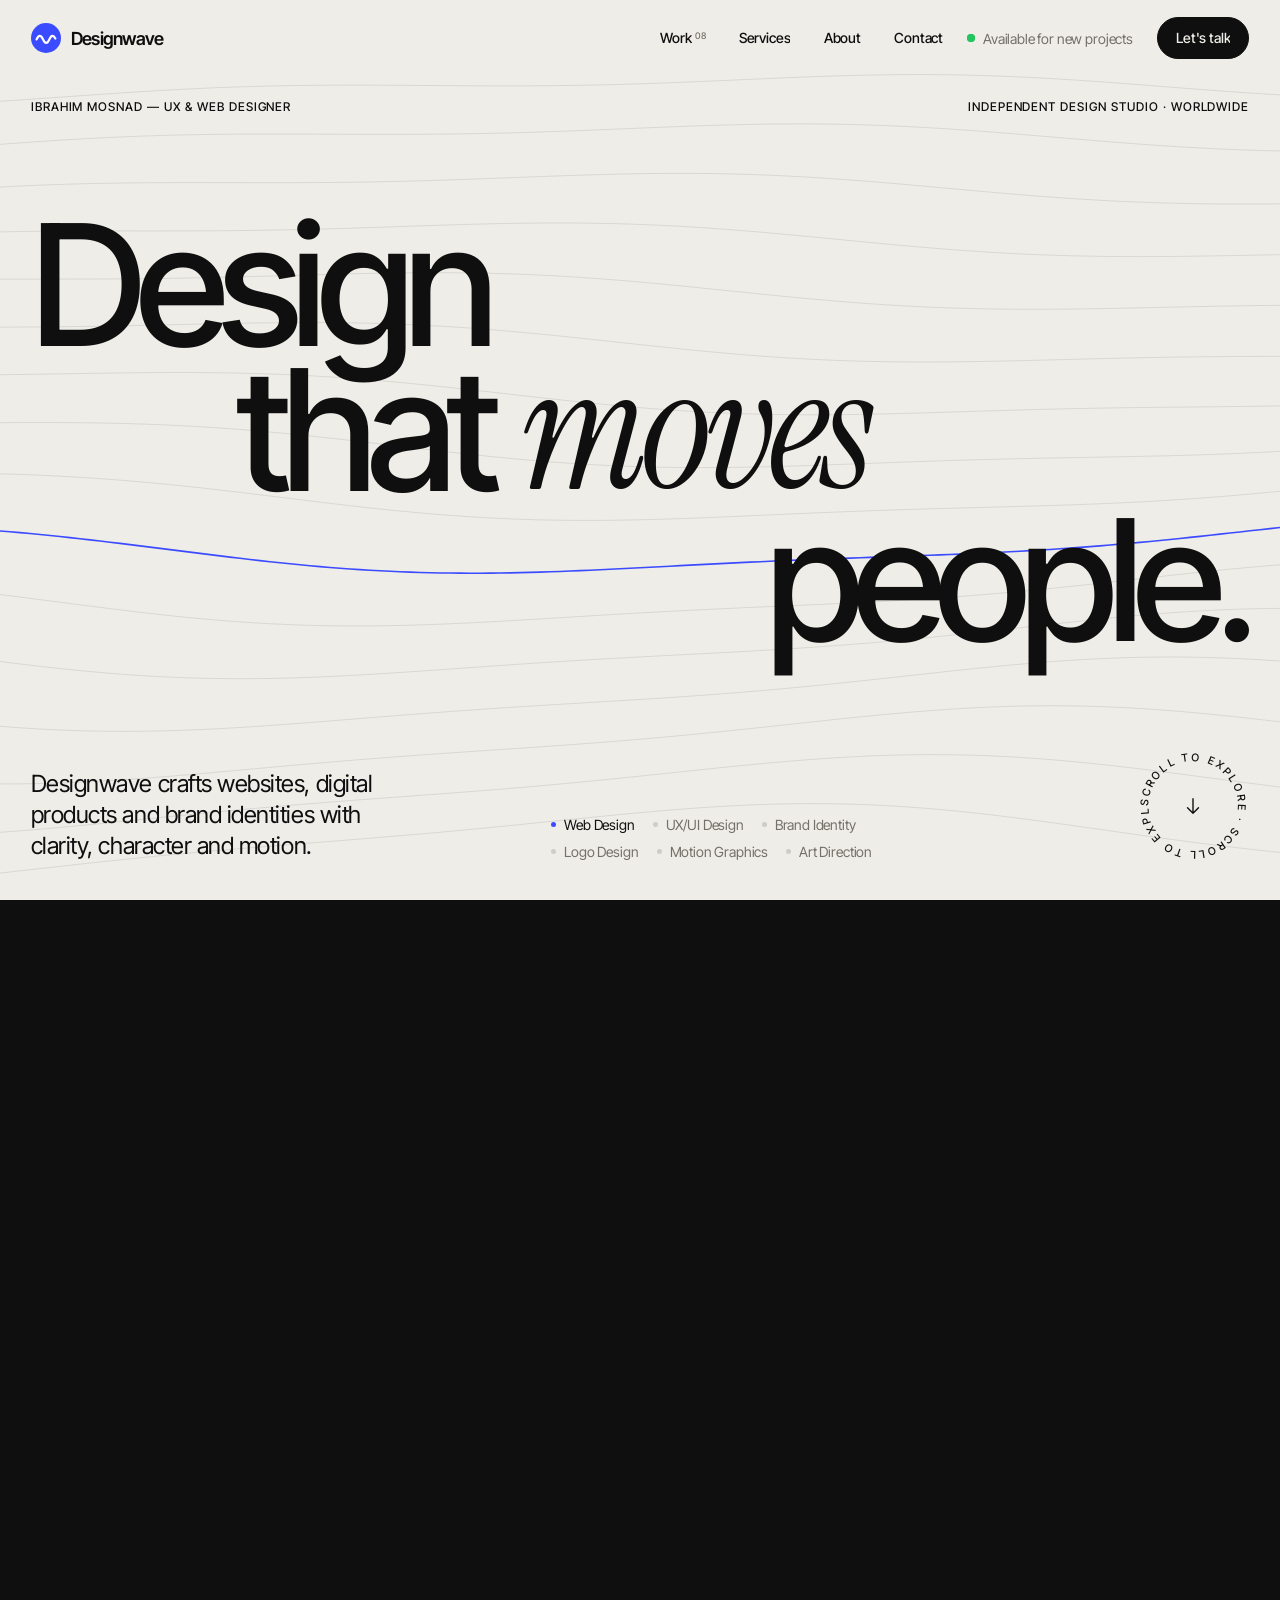
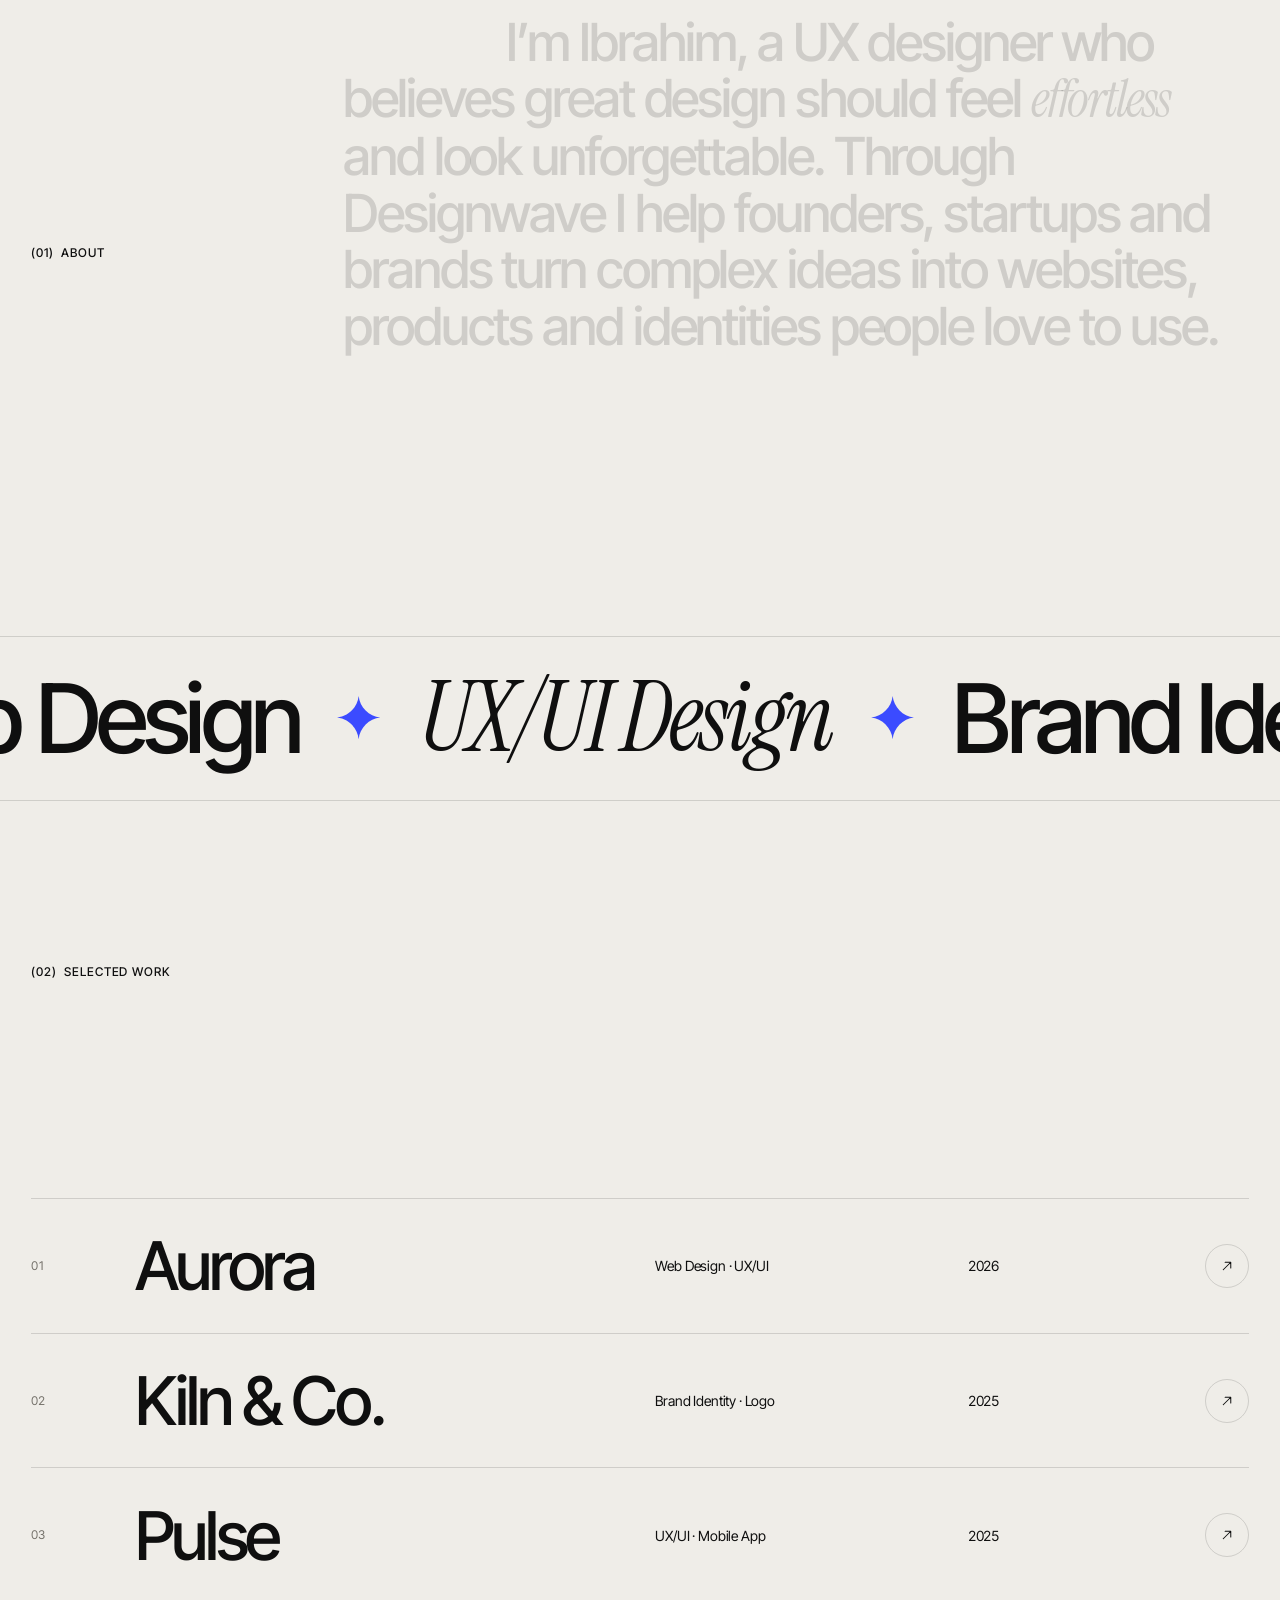
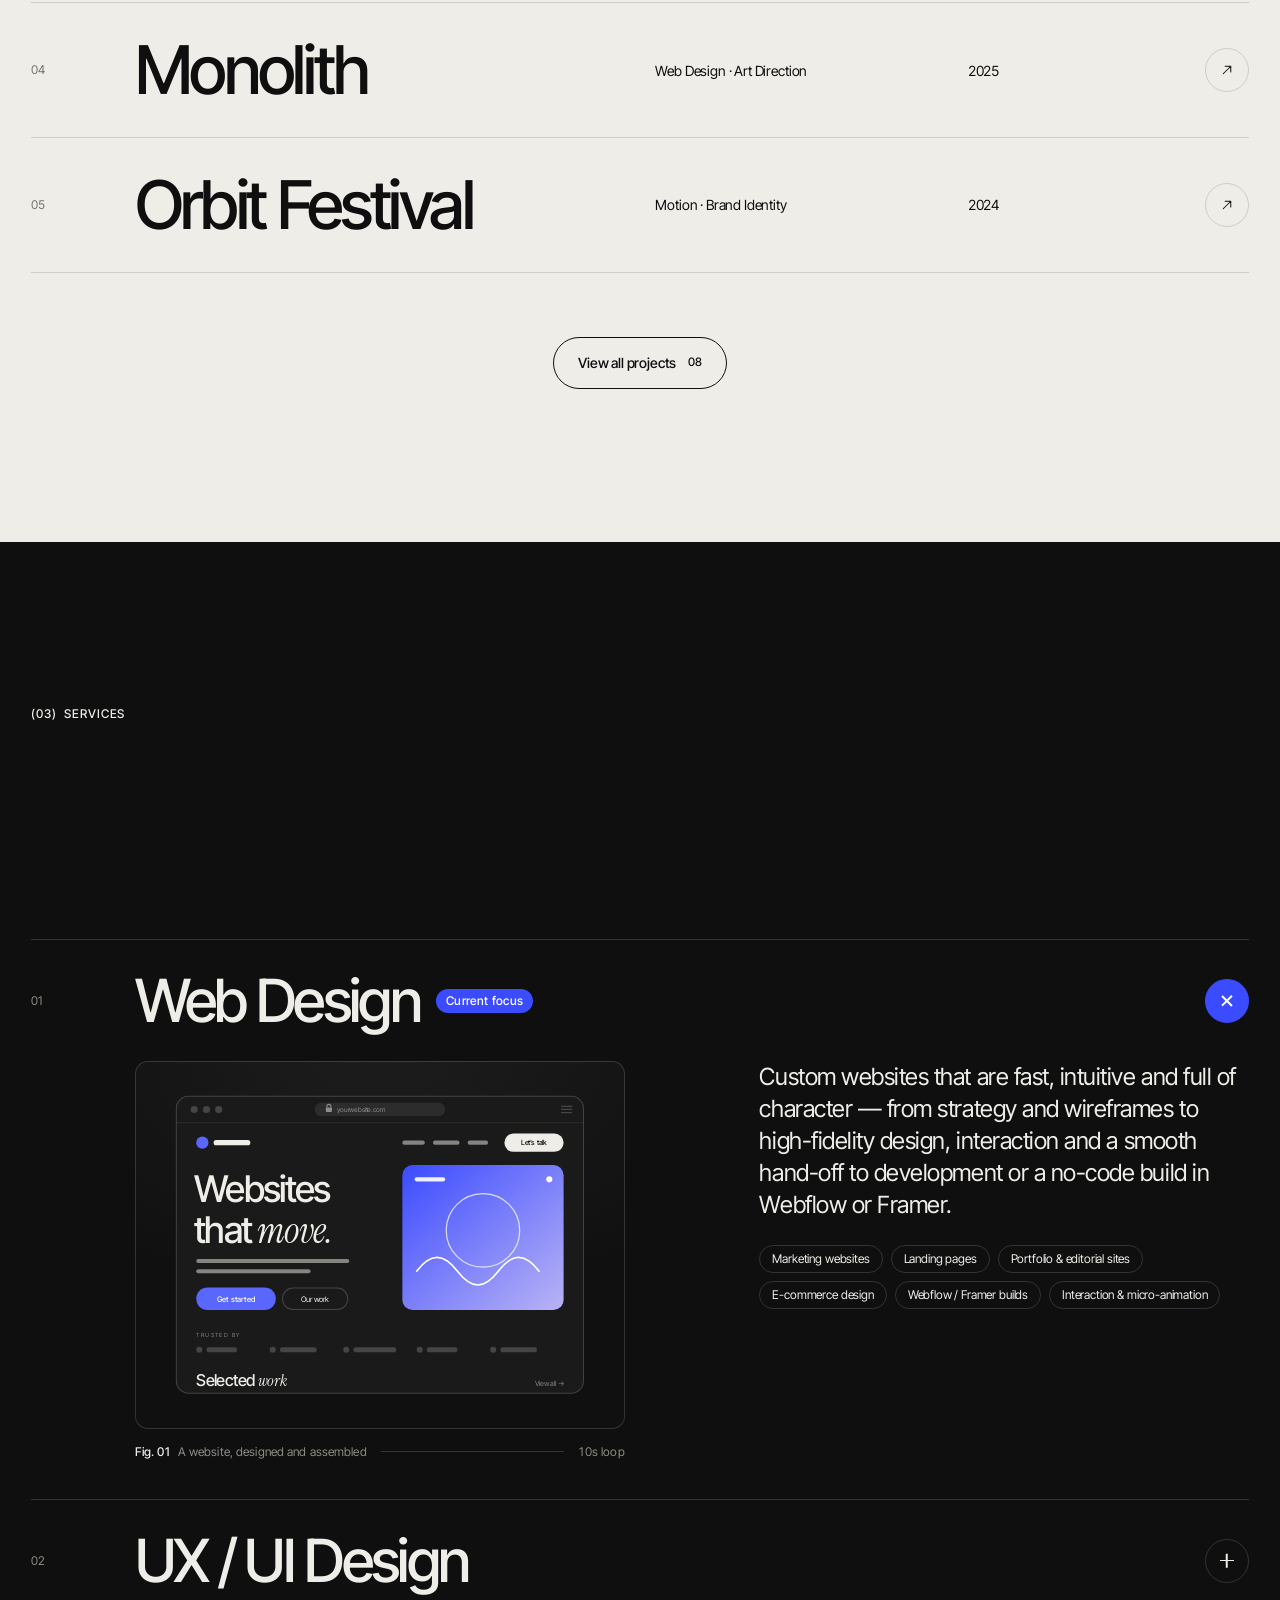
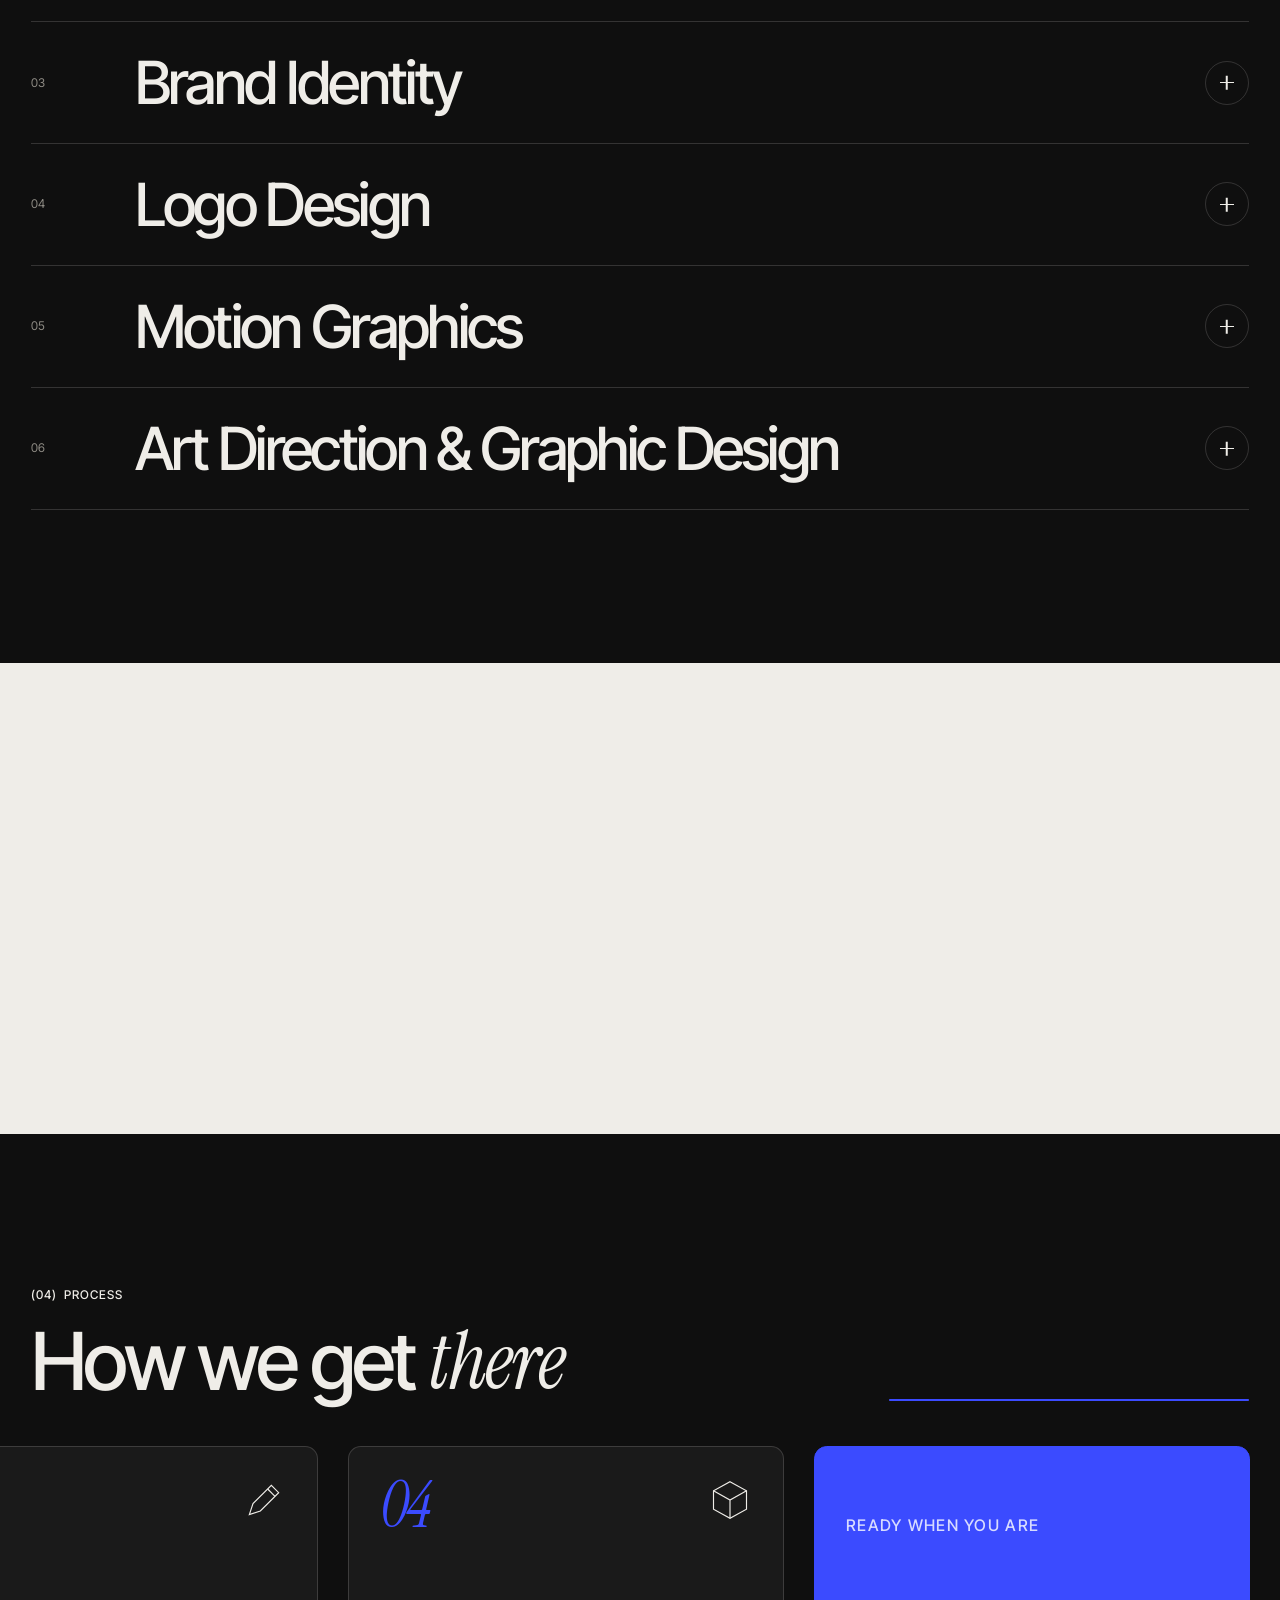
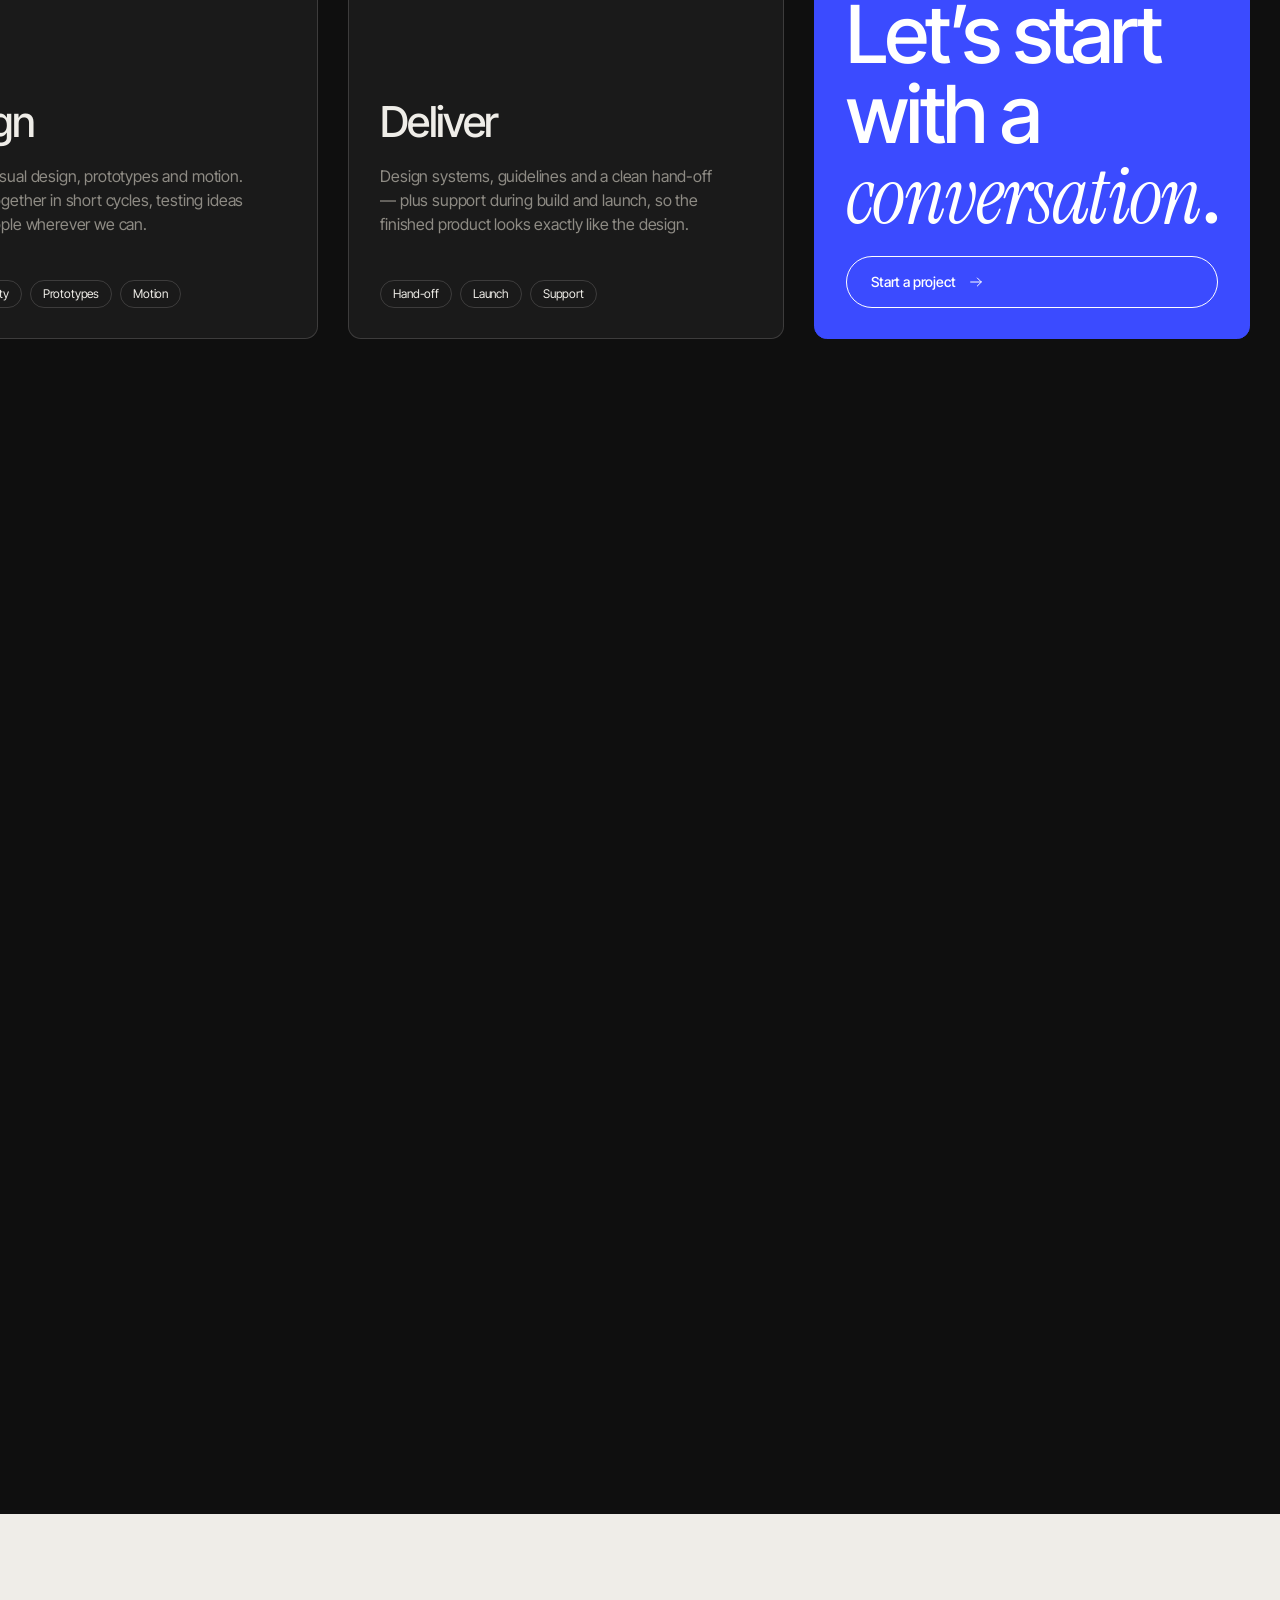
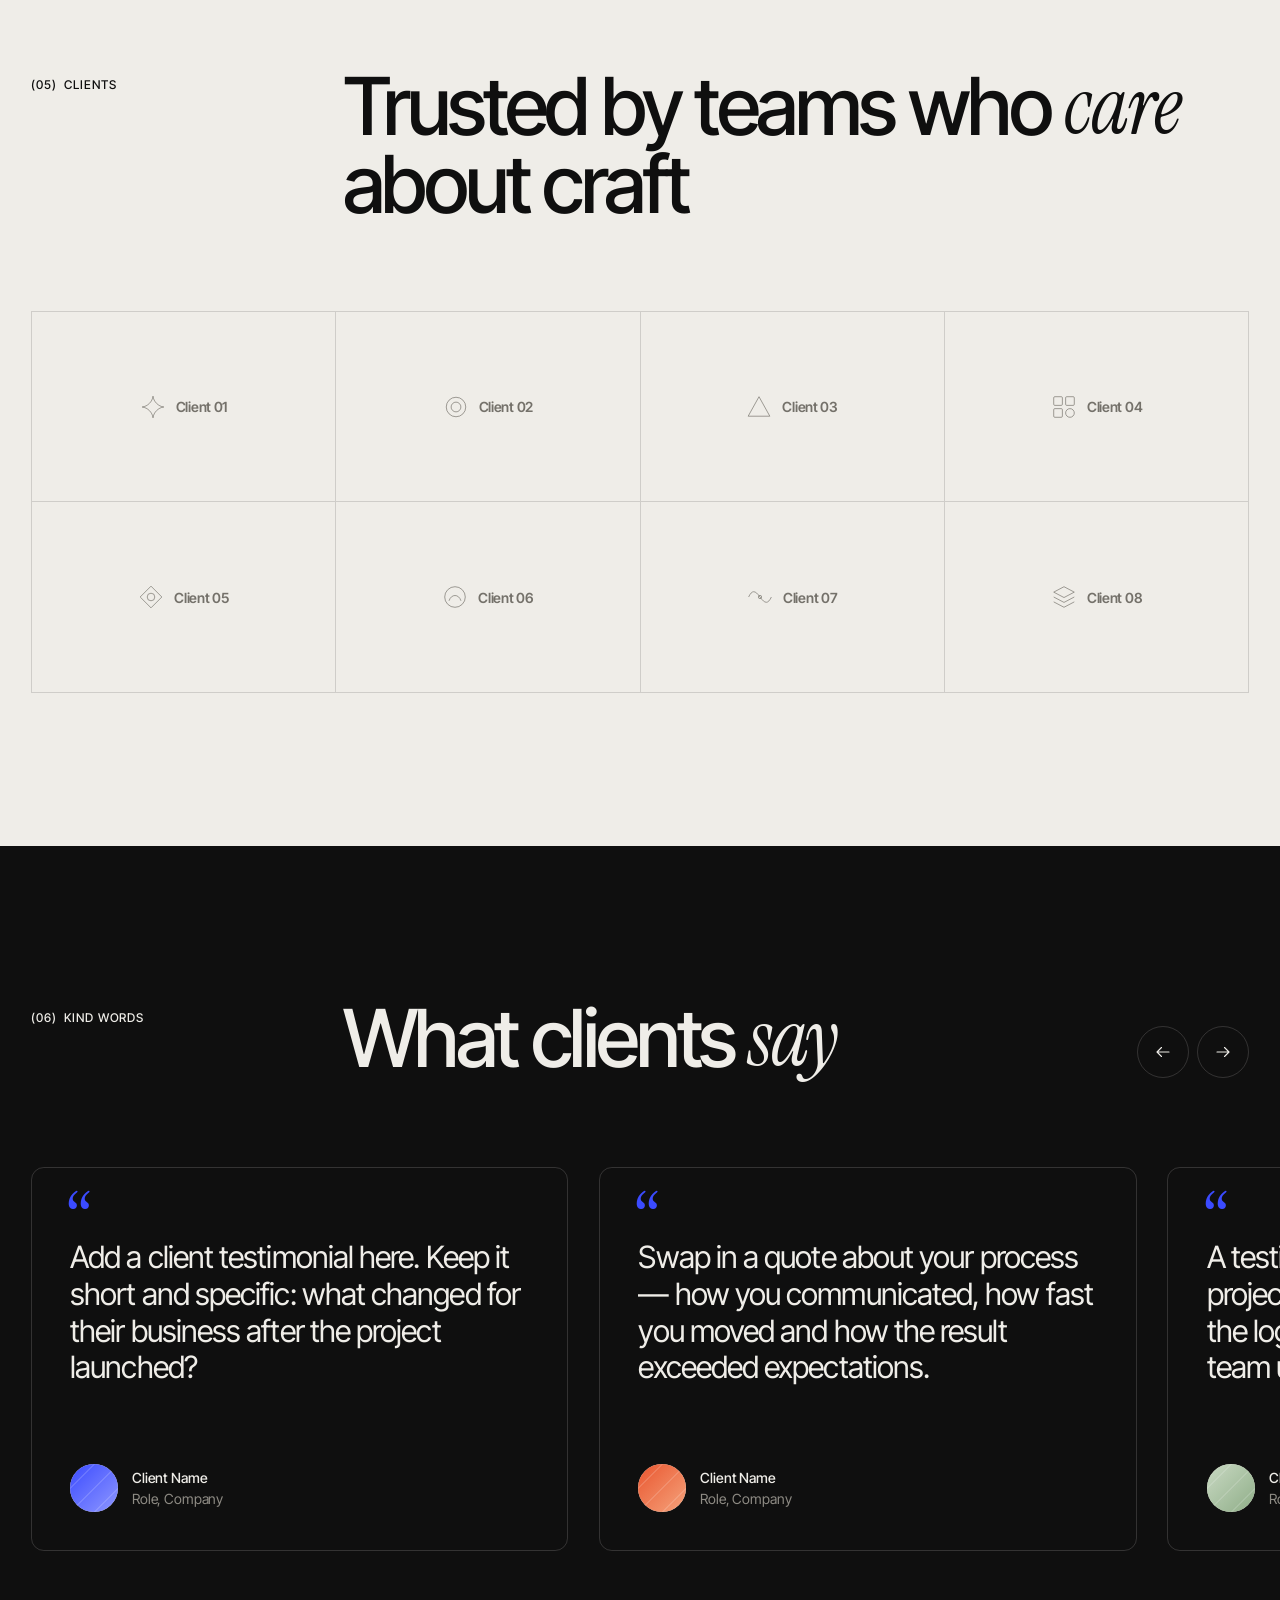
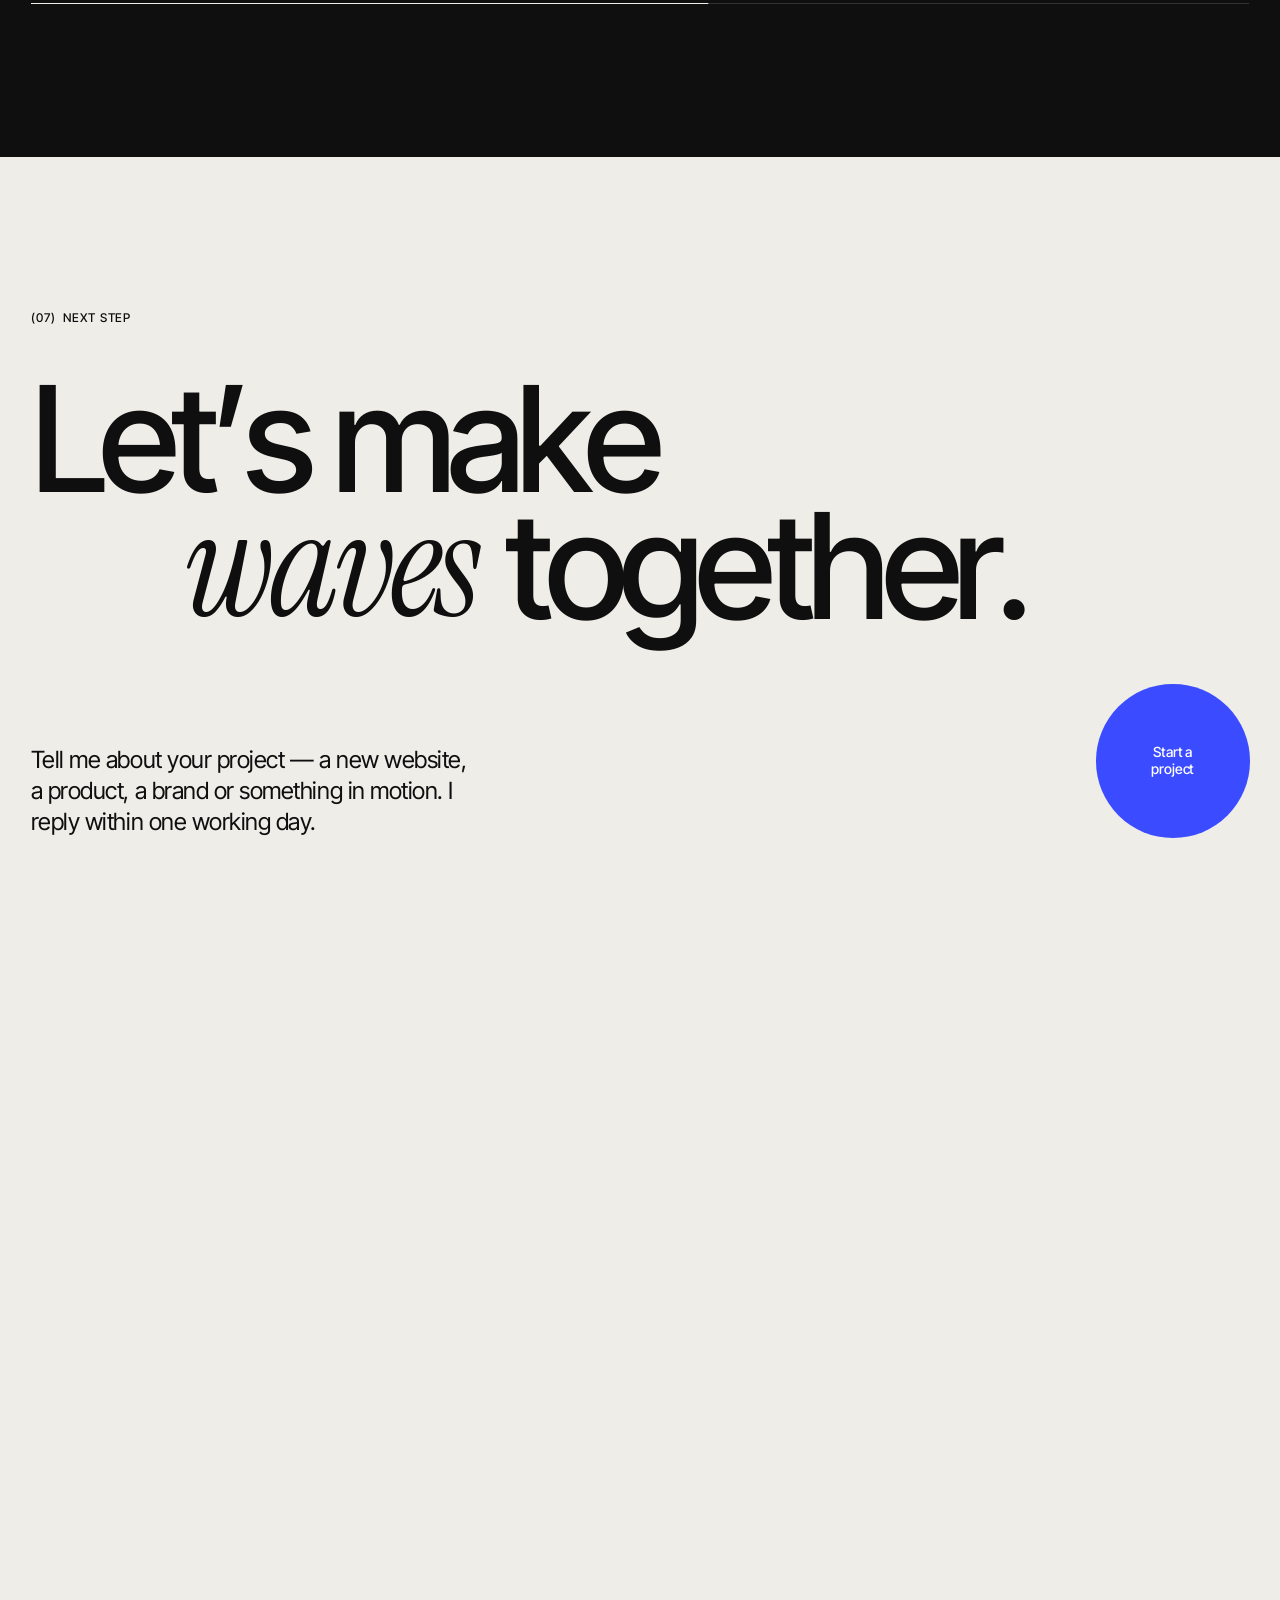
==== commit 608c85c5: "Update contact email to designwave36@gmail.com Contact page, footer and menu links, copy-email butto" ====
--- a/index.html
+++ b/index.html
@@ -70,7 +70,7 @@
       <a href="contact.html" class="menu__link" style="--i:4"><span class="menu__num">05</span><span class="menu__label">Contact</span></a>
     </nav>
     <div class="menu__foot">
-      <div><a href="mailto:hello@yourdomain.com" data-email>hello@yourdomain.com</a></div>
+      <div><a href="mailto:designwave36@gmail.com" data-email>designwave36@gmail.com</a></div>
       <div class="menu__socials"><a href="https://instagram.com/" target="_blank" rel="noopener">Instagram</a><a href="https://linkedin.com/" target="_blank" rel="noopener">LinkedIn</a><a href="https://behance.net/" target="_blank" rel="noopener">Behance</a><a href="https://dribbble.com/" target="_blank" rel="noopener">Dribbble</a></div>
     </div>
   </div>
@@ -1041,7 +1041,7 @@
         <div>
           <p class="eyebrow">Contact</p>
           <ul>
-            <li><a class="link-u" href="mailto:hello@yourdomain.com" data-email>hello@yourdomain.com</a></li>
+            <li><a class="link-u" href="mailto:designwave36@gmail.com" data-email>designwave36@gmail.com</a></li>
             <li><p>Remote — working worldwide</p></li>
             <li><p>Local time <span data-clock>--:--</span></p></li>
           </ul>
--- a/assets/css/service-anims.css
+++ b/assets/css/service-anims.css
@@ -19,6 +19,8 @@
   background: radial-gradient(120% 90% at 50% 0%, #1c1c1c 0%, #101010 72%);
   box-shadow: inset 0 0 0 1px var(--dark-line);
 }
+/* Keep the 4:3 stage wherever a scene is placed (overrides page media ratios). */
+.svc-anim .svc-anim__stage { --ratio: 4 / 3; }
 .svc-anim__stage svg { position: absolute; inset: 0; width: 100%; height: 100%; }
 .svc-anim text { font-family: var(--font-sans); }
 .svc-anim .serif { font-family: var(--font-serif); font-style: italic; }
@@ -42,14 +44,17 @@
 .svc-anim__cap {
   display: flex; align-items: center; gap: 14px;
   margin-top: 14px;
-  font-size: var(--fs-xs); color: var(--dark-muted); letter-spacing: 0.01em;
+  font-size: var(--fs-xs); color: var(--muted); letter-spacing: 0.01em;
 }
-.svc-anim__cap b { color: var(--dark-fg); font-weight: 500; margin-right: 6px; }
+.svc-anim__cap b { color: var(--fg); font-weight: 500; margin-right: 6px; }
 .svc-anim__cap > span:first-child { flex: 0 1 auto; }
 .svc-anim__cap > span:last-child { flex: none; font-variant-numeric: tabular-nums; }
-.svc-anim__bar { flex: 1 1 40px; height: 1px; background: var(--dark-line); overflow: hidden; }
-.svc-anim__bar i { display: block; height: 100%; background: var(--dark-fg); transform-origin: 0 50%; transform: scaleX(0); }
+.svc-anim__bar { flex: 1 1 40px; height: 1px; background: var(--line); overflow: hidden; }
+.svc-anim__bar i { display: block; height: 100%; background: var(--fg); transform-origin: 0 50%; transform: scaleX(0); }
 .svc-anim.is-playing .svc-anim__bar i { animation: sa-progress var(--sa-loop) linear infinite; }
+/* Captions sit on light pages and dark sections alike */
+.section--dark .svc-anim__cap b { color: var(--dark-fg); }
+.section--dark .svc-anim__bar i { background: var(--dark-fg); }
 @keyframes sa-progress { from { transform: scaleX(0); } to { transform: scaleX(1); } }
 
 @media (max-width: 560px) {
